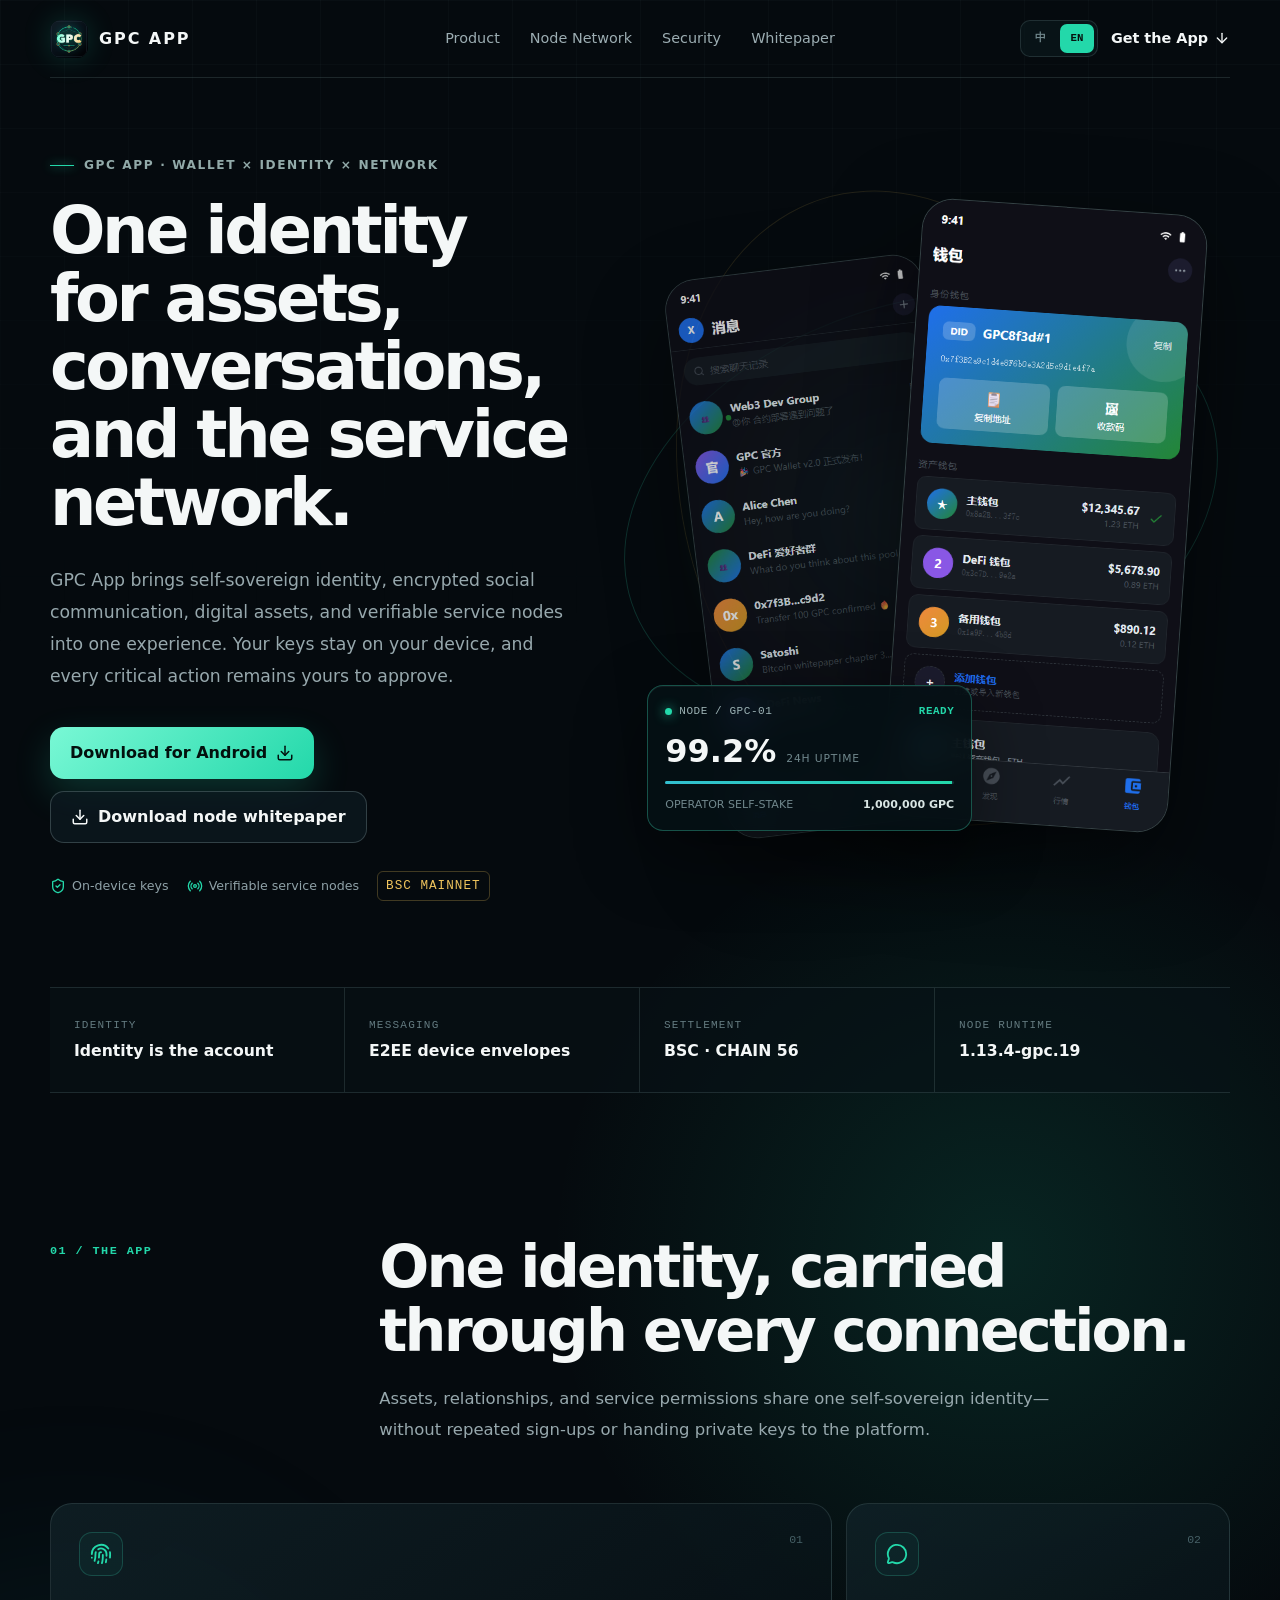
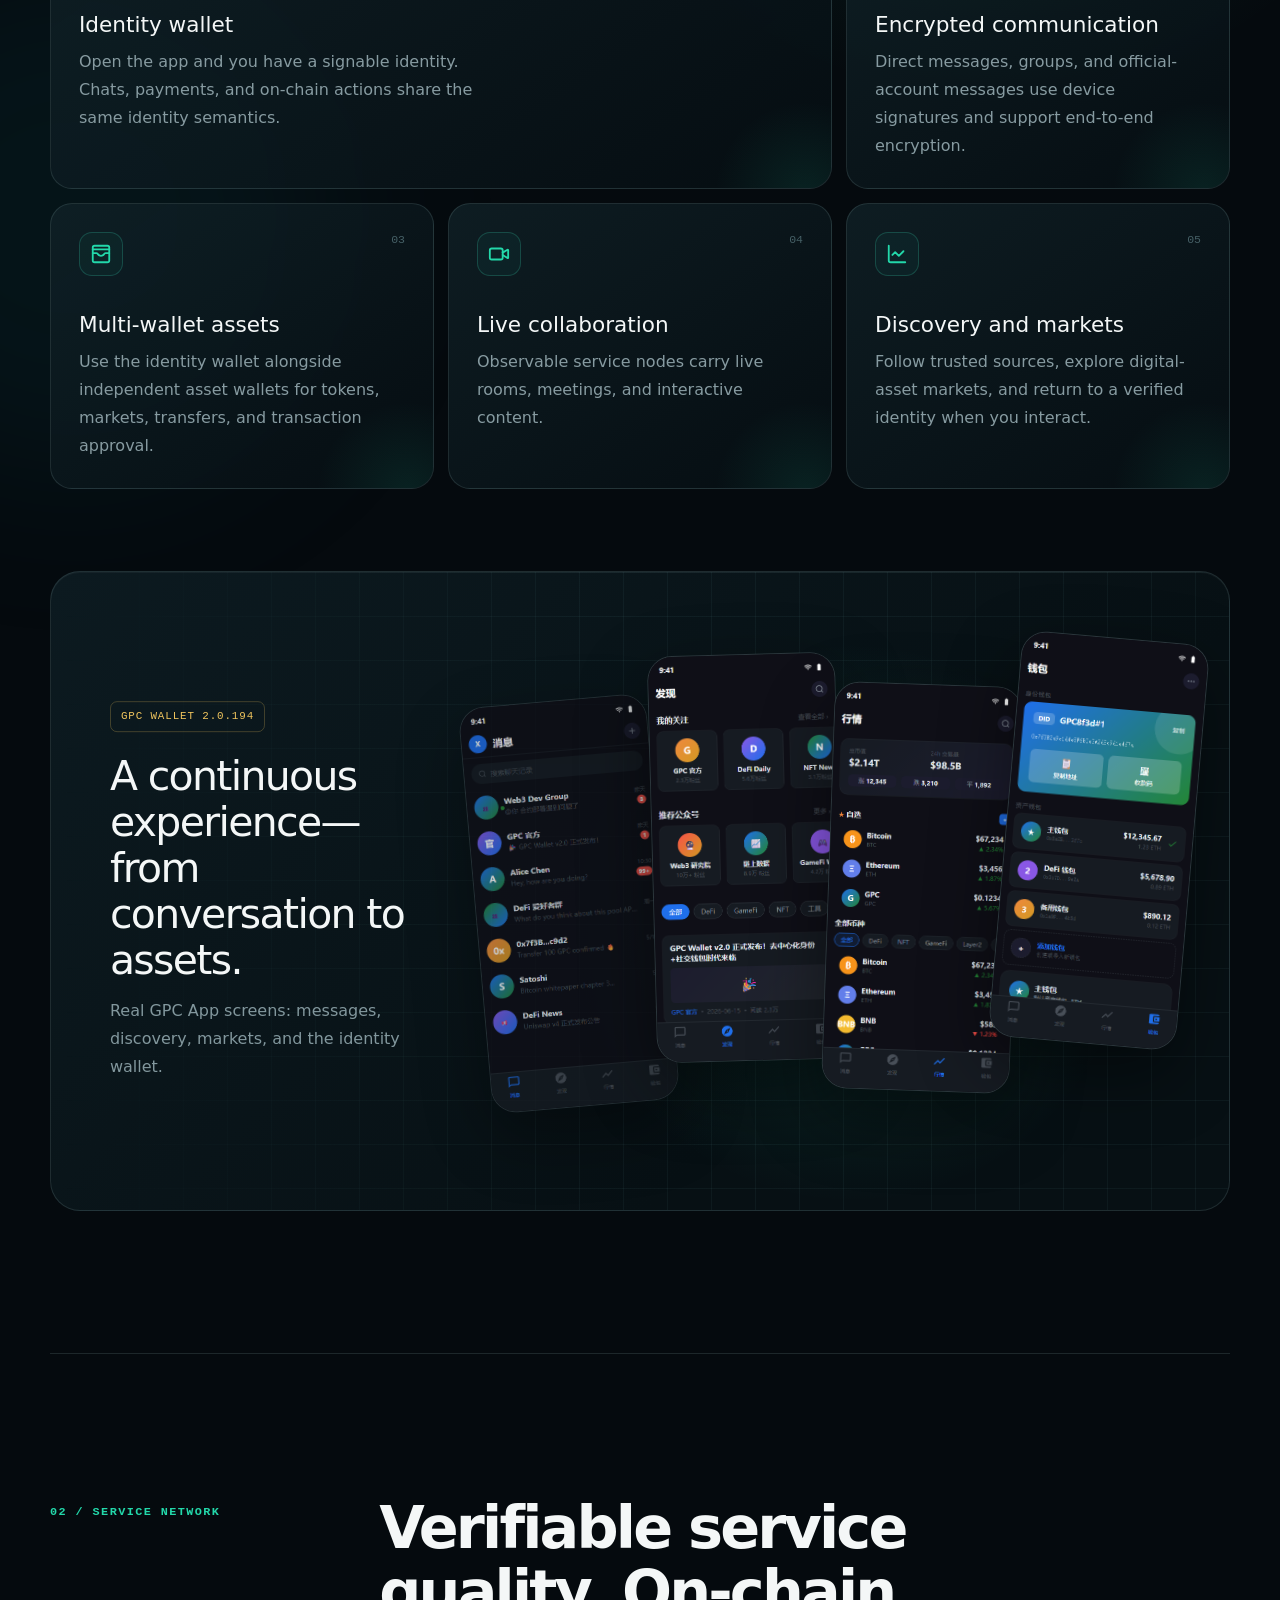
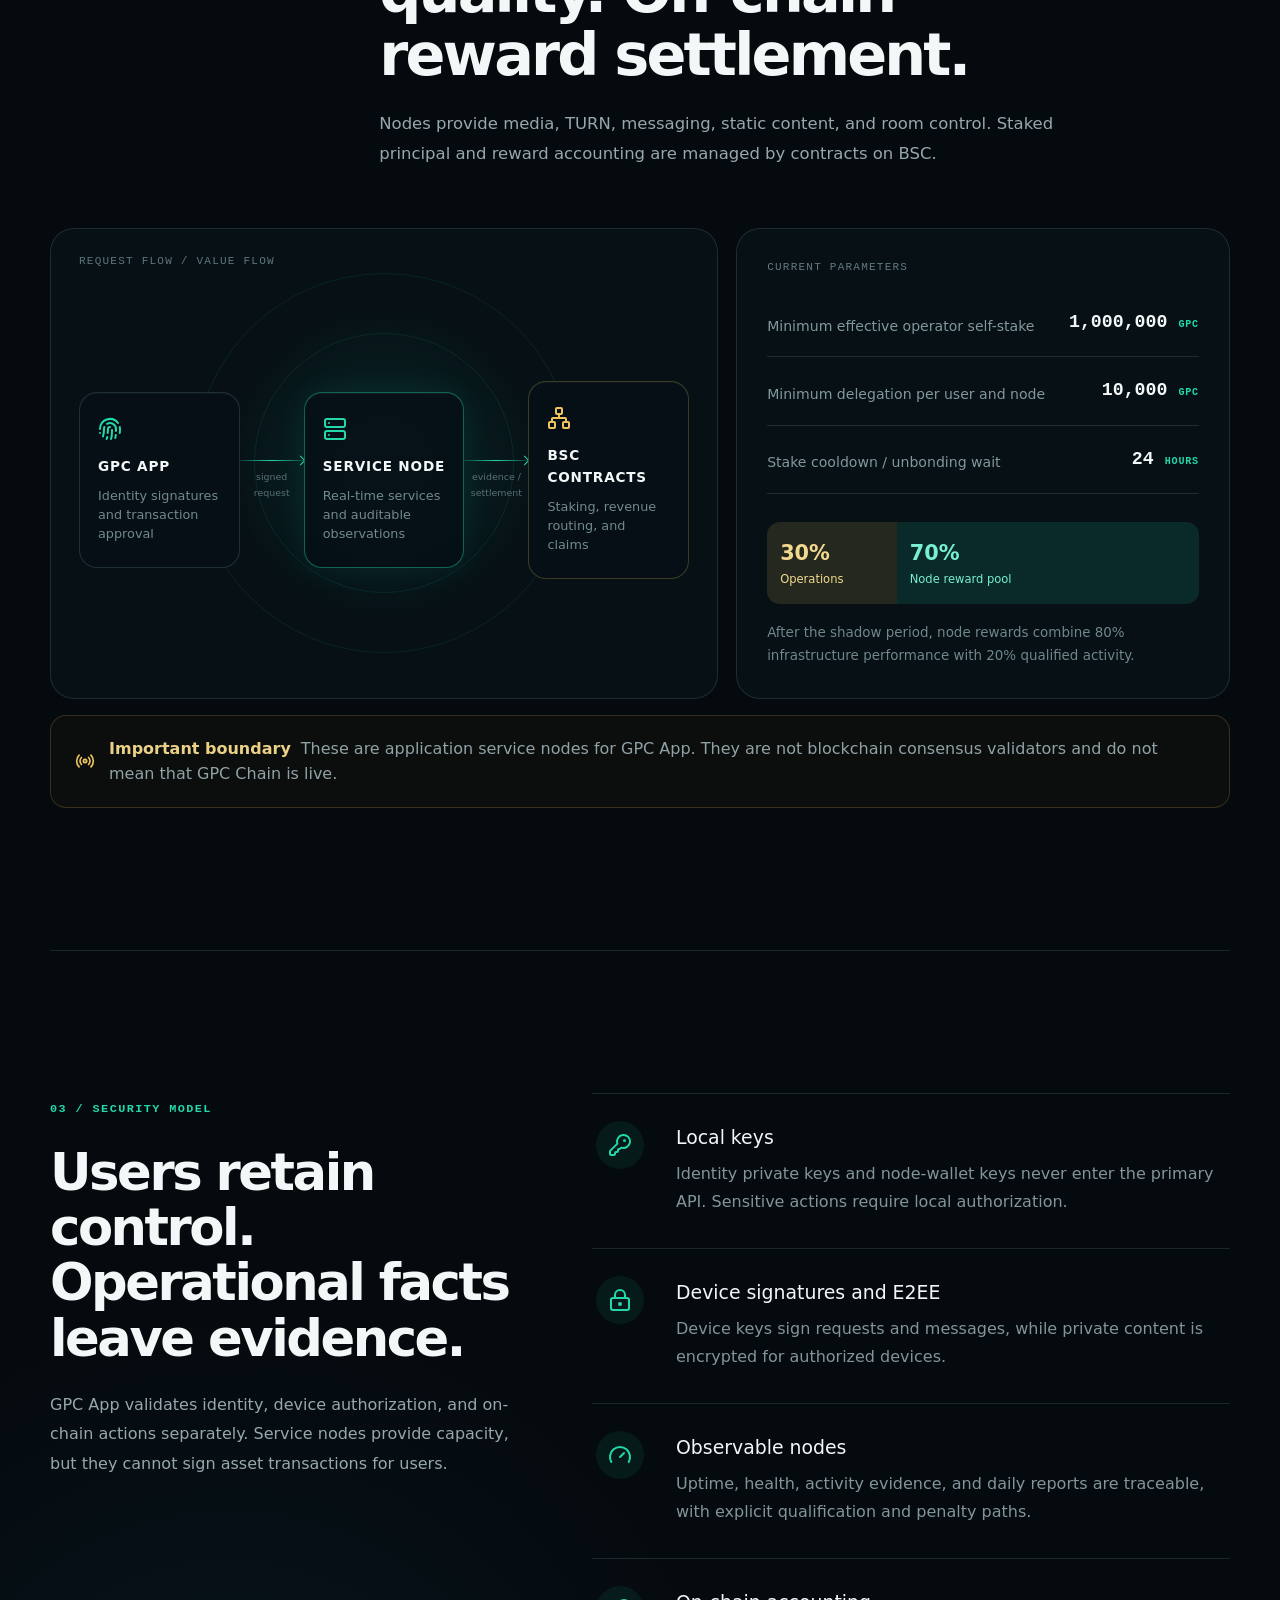
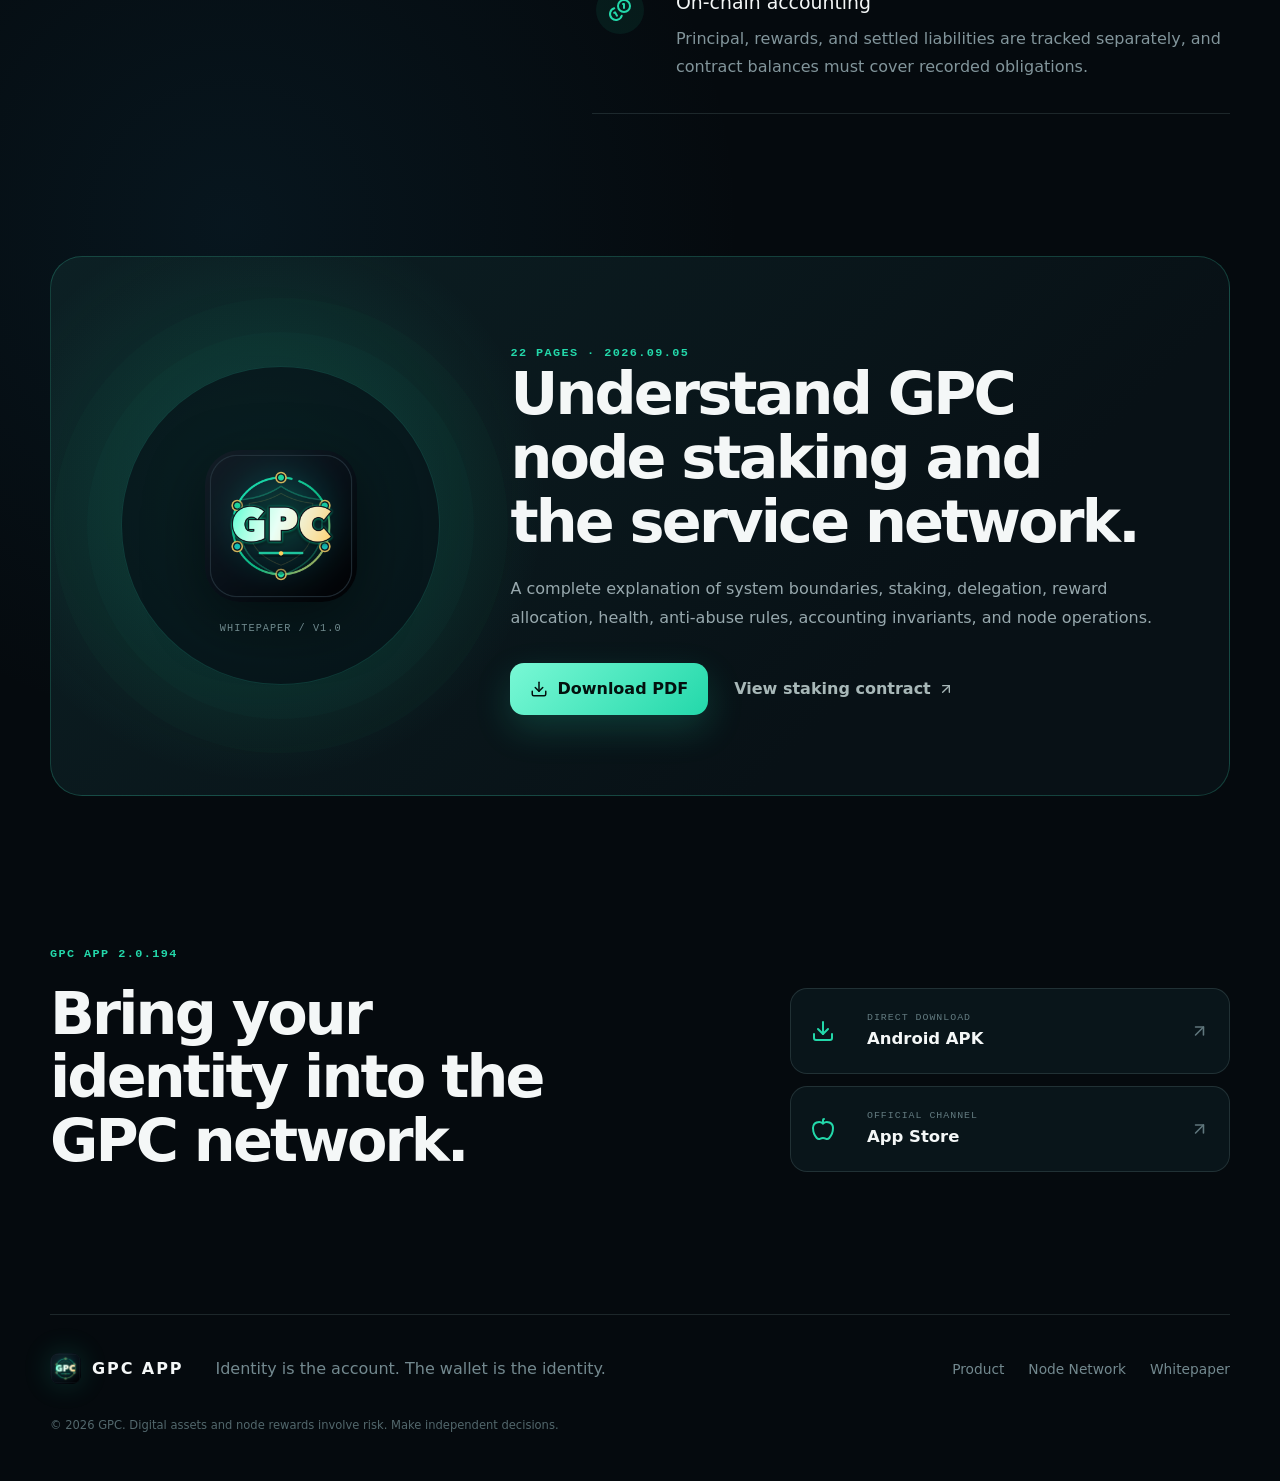
==== index.html @ 6f49c7a9 "feat: launch GPC App official website" ====
<!DOCTYPE html><html lang="zh-CN"><head><meta charSet="utf-8"/><meta name="viewport" content="width=device-width, initial-scale=1"/><link rel="stylesheet" href="./_next/static/css/index.BGiDTbdx.css" data-rsc-css-href="./_next/static/css/index.BGiDTbdx.css" data-precedence="vite-rsc/importer-resources"/><link rel="modulepreload" fetchPriority="low" href="./_next/static/chunks/index-Crk4Tbin.js"/><script src="./_next/static/chunks/rolldown-runtime-C60lm6uB.js" type="module" async=""></script><script src="./_next/static/chunks/framework-D_rUT4EX.js" type="module" async=""></script><link rel="modulepreload" href="./_next/static/chunks/rolldown-runtime-C60lm6uB.js" crossorigin=""/><link rel="modulepreload" href="./_next/static/chunks/framework-D_rUT4EX.js" crossorigin=""/><link rel="modulepreload" href="./_next/static/chunks/layout-segment-context-RVjbqy90.js" crossorigin=""/><link rel="modulepreload" href="./_next/static/chunks/gpc-home-BraN3gxT.js" crossorigin=""/><title>GPC App｜身份、资产与服务网络 | Identity, Wallet &amp; Service Network</title><meta name="description" content="以去中心化身份为核心的钱包社交应用。A self-sovereign identity wallet connecting encrypted communication, digital assets, and verifiable service nodes."/><link rel="icon" href="favicon.svg" type="image/svg+xml"/><link rel="alternate icon" href="favicon.ico" sizes="16x16 32x32 48x48 64x64"/><link rel="apple-touch-icon" href="apple-touch-icon.png" sizes="180x180"/><script>Object.assign(((self[Symbol.for("vinext.navigationRuntime")]??={bootstrap:{routeManifest:null},functions:{}}).bootstrap.rsc??={rsc:[]}),{params:{},nav:{"pathname":"/","searchParams":[]}})</script><link rel="modulepreload" href="./_next/static/chunks/index-Crk4Tbin.js" />
</head><body><main><header class="site-header"><a class="brand" href="#top" aria-label="GPC App"><img src="assets/gpc-icon.png" alt=""/><span>GPC APP</span></a><nav aria-label="主导航"><a href="#product">产品</a><a href="#network">节点网络</a><a href="#security">安全</a><a href="whitepaper/gpc-node-staking-whitepaper-v1.0.pdf">白皮书</a></nav><div class="header-actions"><div data-orientation="horizontal" role="group" data-slot="toggle-group" data-spacing="2" aria-label="切换网站语言" class="rounded-lg data-[size=sm]:rounded-[min(var(--radius-md),10px)] group/toggle-group flex w-fit flex-row items-center gap-[--spacing(var(--gap))] data-vertical:flex-col data-vertical:items-stretch language-toggle" style="--gap:2"><button type="button" data-pressed="" aria-disabled="false" tabindex="-1" aria-pressed="true" data-slot="toggle-group-item" data-variant="default" data-size="default" data-spacing="2" aria-label="中文" class="group-data-[spacing=0]/toggle-group:rounded-none group-data-[spacing=0]/toggle-group:px-2 group-data-[spacing=0]/toggle-group:has-data-[icon=inline-end]:pr-1.5 group-data-[spacing=0]/toggle-group:has-data-[icon=inline-start]:pl-1.5 group-data-horizontal/toggle-group:data-[spacing=0]:first:rounded-l-lg group-data-vertical/toggle-group:data-[spacing=0]:first:rounded-t-lg group-data-horizontal/toggle-group:data-[spacing=0]:last:rounded-r-lg group-data-vertical/toggle-group:data-[spacing=0]:last:rounded-b-lg shrink-0 focus:z-10 focus-visible:z-10 group-data-horizontal/toggle-group:data-[spacing=0]:data-[variant=outline]:border-l-0 group-data-vertical/toggle-group:data-[spacing=0]:data-[variant=outline]:border-t-0 group-data-horizontal/toggle-group:data-[spacing=0]:data-[variant=outline]:first:border-l group-data-vertical/toggle-group:data-[spacing=0]:data-[variant=outline]:first:border-t hover:text-foreground aria-pressed:bg-muted focus-visible:border-ring focus-visible:ring-ring/50 aria-invalid:ring-destructive/20 dark:aria-invalid:ring-destructive/40 aria-invalid:border-destructive data-[state=on]:bg-muted gap-1 rounded-lg text-sm font-medium transition-all [&amp;_svg:not([class*=&#x27;size-&#x27;])]:size-4 group/toggle inline-flex items-center justify-center whitespace-nowrap outline-none hover:bg-muted focus-visible:ring-[3px] disabled:pointer-events-none disabled:opacity-50 [&amp;_svg]:pointer-events-none [&amp;_svg]:shrink-0 bg-transparent h-8 min-w-8 px-2.5 has-data-[icon=inline-end]:pr-2 has-data-[icon=inline-start]:pl-2">中</button><button type="button" aria-disabled="false" tabindex="-1" aria-pressed="false" data-slot="toggle-group-item" data-variant="default" data-size="default" data-spacing="2" aria-label="English" class="group-data-[spacing=0]/toggle-group:rounded-none group-data-[spacing=0]/toggle-group:px-2 group-data-[spacing=0]/toggle-group:has-data-[icon=inline-end]:pr-1.5 group-data-[spacing=0]/toggle-group:has-data-[icon=inline-start]:pl-1.5 group-data-horizontal/toggle-group:data-[spacing=0]:first:rounded-l-lg group-data-vertical/toggle-group:data-[spacing=0]:first:rounded-t-lg group-data-horizontal/toggle-group:data-[spacing=0]:last:rounded-r-lg group-data-vertical/toggle-group:data-[spacing=0]:last:rounded-b-lg shrink-0 focus:z-10 focus-visible:z-10 group-data-horizontal/toggle-group:data-[spacing=0]:data-[variant=outline]:border-l-0 group-data-vertical/toggle-group:data-[spacing=0]:data-[variant=outline]:border-t-0 group-data-horizontal/toggle-group:data-[spacing=0]:data-[variant=outline]:first:border-l group-data-vertical/toggle-group:data-[spacing=0]:data-[variant=outline]:first:border-t hover:text-foreground aria-pressed:bg-muted focus-visible:border-ring focus-visible:ring-ring/50 aria-invalid:ring-destructive/20 dark:aria-invalid:ring-destructive/40 aria-invalid:border-destructive data-[state=on]:bg-muted gap-1 rounded-lg text-sm font-medium transition-all [&amp;_svg:not([class*=&#x27;size-&#x27;])]:size-4 group/toggle inline-flex items-center justify-center whitespace-nowrap outline-none hover:bg-muted focus-visible:ring-[3px] disabled:pointer-events-none disabled:opacity-50 [&amp;_svg]:pointer-events-none [&amp;_svg]:shrink-0 bg-transparent h-8 min-w-8 px-2.5 has-data-[icon=inline-end]:pr-2 has-data-[icon=inline-start]:pl-2">EN</button></div><a class="header-cta" href="https://download.gpcchat.com/gpc.apk">下载 App<!-- --> <svg xmlns="http://www.w3.org/2000/svg" width="16" height="16" viewBox="0 0 24 24" fill="none" stroke="currentColor" stroke-width="2" stroke-linecap="round" stroke-linejoin="round" class="lucide lucide-arrow-down" aria-hidden="true"><path d="M12 5v14"></path><path d="m19 12-7 7-7-7"></path></svg></a></div></header><section class="hero" id="top"><div class="hero-copy"><p class="eyebrow"><span></span> GPC APP · WALLET × IDENTITY × NETWORK</p><h1>一个身份，连接资产、沟通与服务网络。</h1><p class="hero-lead">GPC App 把自主身份钱包、加密社交、数字资产与可验证的服务节点放进同一个入口。私钥留在你的设备里，关键动作由你确认。</p><div class="hero-actions"><a class="button button-primary" href="https://download.gpcchat.com/gpc.apk">下载 Android 版<!-- --> <svg xmlns="http://www.w3.org/2000/svg" width="18" height="18" viewBox="0 0 24 24" fill="none" stroke="currentColor" stroke-width="2" stroke-linecap="round" stroke-linejoin="round" class="lucide lucide-download" aria-hidden="true"><path d="M12 15V3"></path><path d="M21 15v4a2 2 0 0 1-2 2H5a2 2 0 0 1-2-2v-4"></path><path d="m7 10 5 5 5-5"></path></svg></a><a class="button button-quiet" href="whitepaper/gpc-node-staking-whitepaper-v1.0.pdf" download=""><svg xmlns="http://www.w3.org/2000/svg" width="18" height="18" viewBox="0 0 24 24" fill="none" stroke="currentColor" stroke-width="2" stroke-linecap="round" stroke-linejoin="round" class="lucide lucide-download" aria-hidden="true"><path d="M12 15V3"></path><path d="M21 15v4a2 2 0 0 1-2 2H5a2 2 0 0 1-2-2v-4"></path><path d="m7 10 5 5 5-5"></path></svg> <!-- -->下载节点白皮书</a></div><div class="trust-row" aria-label="核心特性"><span><svg xmlns="http://www.w3.org/2000/svg" width="16" height="16" viewBox="0 0 24 24" fill="none" stroke="currentColor" stroke-width="2" stroke-linecap="round" stroke-linejoin="round" class="lucide lucide-shield-check" aria-hidden="true"><path d="M20 13c0 5-3.5 7.5-7.66 8.95a1 1 0 0 1-.67-.01C7.5 20.5 4 18 4 13V6a1 1 0 0 1 1-1c2 0 4.5-1.2 6.24-2.72a1.17 1.17 0 0 1 1.52 0C14.51 3.81 17 5 19 5a1 1 0 0 1 1 1z"></path><path d="m9 12 2 2 4-4"></path></svg> <!-- -->设备本地密钥</span><span><svg xmlns="http://www.w3.org/2000/svg" width="16" height="16" viewBox="0 0 24 24" fill="none" stroke="currentColor" stroke-width="2" stroke-linecap="round" stroke-linejoin="round" class="lucide lucide-radio" aria-hidden="true"><path d="M16.247 7.761a6 6 0 0 1 0 8.478"></path><path d="M19.075 4.933a10 10 0 0 1 0 14.134"></path><path d="M4.925 19.067a10 10 0 0 1 0-14.134"></path><path d="M7.753 16.239a6 6 0 0 1 0-8.478"></path><circle cx="12" cy="12" r="2"></circle></svg> <!-- -->可验证服务节点</span><span class="network-chip">BSC MAINNET</span></div></div><div class="hero-visual" aria-label="GPC App 产品界面"><div class="orbit orbit-one"></div><div class="orbit orbit-two"></div><div class="phone phone-back"><img src="assets/app-messages.png" alt="GPC App 消息列表界面"/></div><div class="phone phone-front"><img src="assets/app-wallet.png" alt="GPC App 身份钱包界面"/></div><div class="node-card"><div class="node-card-top"><span class="live-dot"></span><span>NODE / GPC-01</span><b>READY</b></div><div class="node-metric"><strong>99.2%</strong><span>24H 在线率</span></div><div class="node-line"><i style="width:99.2%"></i></div><div class="node-foot"><span>运营者自质押</span><b>1,000,000 GPC</b></div></div></div></section><section class="signal-strip" aria-label="产品运行基线"><div><span>IDENTITY</span><strong>身份即账号</strong></div><div><span>MESSAGING</span><strong>E2EE 设备信封</strong></div><div><span>SETTLEMENT</span><strong>BSC · CHAIN 56</strong></div><div><span>NODE RUNTIME</span><strong>1.13.4-gpc.19</strong></div></section><section class="section product-section" id="product" aria-labelledby="product-title"><div class="section-heading"><p class="section-kicker">01 / THE APP</p><div><h2 id="product-title">一个身份，贯穿每一次连接。</h2><p>资产、关系与服务权限由同一个自主身份衔接，减少重复注册，也不把私钥交给平台。</p></div></div><div class="feature-grid"><article class="feature-card feature-card-wide"><span class="feature-icon"><svg xmlns="http://www.w3.org/2000/svg" width="24" height="24" viewBox="0 0 24 24" fill="none" stroke="currentColor" stroke-width="2" stroke-linecap="round" stroke-linejoin="round" class="lucide lucide-fingerprint-pattern" aria-hidden="true"><path d="M12 10a2 2 0 0 0-2 2c0 1.02-.1 2.51-.26 4"></path><path d="M14 13.12c0 2.38 0 6.38-1 8.88"></path><path d="M17.29 21.02c.12-.6.43-2.3.5-3.02"></path><path d="M2 12a10 10 0 0 1 18-6"></path><path d="M2 16h.01"></path><path d="M21.8 16c.2-2 .131-5.354 0-6"></path><path d="M5 19.5C5.5 18 6 15 6 12a6 6 0 0 1 .34-2"></path><path d="M8.65 22c.21-.66.45-1.32.57-2"></path><path d="M9 6.8a6 6 0 0 1 9 5.2v2"></path></svg></span><p class="feature-index">01</p><h3>身份钱包</h3><p>打开 App 即拥有可签名的身份入口。聊天、收付和链上操作使用一致的身份语义。</p></article><article class="feature-card"><span class="feature-icon"><svg xmlns="http://www.w3.org/2000/svg" width="24" height="24" viewBox="0 0 24 24" fill="none" stroke="currentColor" stroke-width="2" stroke-linecap="round" stroke-linejoin="round" class="lucide lucide-message-circle" aria-hidden="true"><path d="M2.992 16.342a2 2 0 0 1 .094 1.167l-1.065 3.29a1 1 0 0 0 1.236 1.168l3.413-.998a2 2 0 0 1 1.099.092 10 10 0 1 0-4.777-4.719"></path></svg></span><p class="feature-index">02</p><h3>加密沟通</h3><p>私聊、群聊与公众号消息使用设备签名，并支持端到端加密。</p></article><article class="feature-card"><span class="feature-icon"><svg xmlns="http://www.w3.org/2000/svg" width="24" height="24" viewBox="0 0 24 24" fill="none" stroke="currentColor" stroke-width="2" stroke-linecap="round" stroke-linejoin="round" class="lucide lucide-wallet-cards" aria-hidden="true"><path d="M3 11h3.75a2 2 0 0 1 1.6.8l.45.6a4 4 0 0 0 6.4 0l.45-.6a2 2 0 0 1 1.6-.8H21"></path><path d="M3 7h18"></path><rect x="3" y="3" width="18" height="18" rx="2"></rect></svg></span><p class="feature-index">03</p><h3>多钱包资产</h3><p>身份钱包与独立资产钱包并存，覆盖收发 Token、行情与交易确认。</p></article><article class="feature-card"><span class="feature-icon"><svg xmlns="http://www.w3.org/2000/svg" width="24" height="24" viewBox="0 0 24 24" fill="none" stroke="currentColor" stroke-width="2" stroke-linecap="round" stroke-linejoin="round" class="lucide lucide-video" aria-hidden="true"><path d="m16 13 5.223 3.482a.5.5 0 0 0 .777-.416V7.87a.5.5 0 0 0-.752-.432L16 10.5"></path><rect x="2" y="6" width="14" height="12" rx="2"></rect></svg></span><p class="feature-index">04</p><h3>实时协作</h3><p>直播、会议与互动内容由可观测的服务节点承载。</p></article><article class="feature-card"><span class="feature-icon"><svg xmlns="http://www.w3.org/2000/svg" width="24" height="24" viewBox="0 0 24 24" fill="none" stroke="currentColor" stroke-width="2" stroke-linecap="round" stroke-linejoin="round" class="lucide lucide-chart-line" aria-hidden="true"><path d="M3 3v16a2 2 0 0 0 2 2h16"></path><path d="m19 9-5 5-4-4-3 3"></path></svg></span><p class="feature-index">05</p><h3>发现与行情</h3><p>在同一产品里关注信息源、浏览数字资产市场，再回到可信身份完成互动。</p></article></div><div class="product-stage" aria-label="GPC App 主要界面预览"><div class="stage-copy"><span class="stage-chip">GPC WALLET 2.0.194</span><h3>从对话到资产，体验保持连贯。</h3><p>真实 App 界面展示：消息、发现、行情和身份钱包。</p></div><div class="screen screen-one"><img src="assets/app-messages.png" alt="消息界面"/></div><div class="screen screen-two"><img src="assets/app-discover.png" alt="发现界面"/></div><div class="screen screen-three"><img src="assets/app-market.png" alt="行情界面"/></div><div class="screen screen-four"><img src="assets/app-wallet.png" alt="钱包界面"/></div></div></section><section class="section network-section" id="network" aria-labelledby="network-title"><div class="section-heading"><p class="section-kicker">02 / SERVICE NETWORK</p><div><h2 id="network-title">服务质量可验证，收益在链上结算。</h2><p>节点承担音视频、TURN、消息、静态媒体与房间控制服务；质押本金和奖励会计由 BSC 合约管理。</p></div></div><div class="network-grid"><div class="network-map"><div class="map-label">请求流 / 价值流</div><div class="map-node app-node"><svg xmlns="http://www.w3.org/2000/svg" width="24" height="24" viewBox="0 0 24 24" fill="none" stroke="currentColor" stroke-width="2" stroke-linecap="round" stroke-linejoin="round" class="lucide lucide-fingerprint-pattern" aria-hidden="true"><path d="M12 10a2 2 0 0 0-2 2c0 1.02-.1 2.51-.26 4"></path><path d="M14 13.12c0 2.38 0 6.38-1 8.88"></path><path d="M17.29 21.02c.12-.6.43-2.3.5-3.02"></path><path d="M2 12a10 10 0 0 1 18-6"></path><path d="M2 16h.01"></path><path d="M21.8 16c.2-2 .131-5.354 0-6"></path><path d="M5 19.5C5.5 18 6 15 6 12a6 6 0 0 1 .34-2"></path><path d="M8.65 22c.21-.66.45-1.32.57-2"></path><path d="M9 6.8a6 6 0 0 1 9 5.2v2"></path></svg><span>GPC APP</span><small>身份签名与交易确认</small></div><div class="map-link map-link-one"><i></i><span>签名请求</span></div><div class="map-node service-node"><svg xmlns="http://www.w3.org/2000/svg" width="24" height="24" viewBox="0 0 24 24" fill="none" stroke="currentColor" stroke-width="2" stroke-linecap="round" stroke-linejoin="round" class="lucide lucide-server" aria-hidden="true"><rect width="20" height="8" x="2" y="2" rx="2" ry="2"></rect><rect width="20" height="8" x="2" y="14" rx="2" ry="2"></rect><line x1="6" x2="6.01" y1="6" y2="6"></line><line x1="6" x2="6.01" y1="18" y2="18"></line></svg><span>服务节点</span><small>实时服务与可审计观测</small></div><div class="map-link map-link-two"><i></i><span>证据 / 日结</span></div><div class="map-node chain-node"><svg xmlns="http://www.w3.org/2000/svg" width="24" height="24" viewBox="0 0 24 24" fill="none" stroke="currentColor" stroke-width="2" stroke-linecap="round" stroke-linejoin="round" class="lucide lucide-network" aria-hidden="true"><rect x="16" y="16" width="6" height="6" rx="1"></rect><rect x="2" y="16" width="6" height="6" rx="1"></rect><rect x="9" y="2" width="6" height="6" rx="1"></rect><path d="M5 16v-3a1 1 0 0 1 1-1h12a1 1 0 0 1 1 1v3"></path><path d="M12 12V8"></path></svg><span>BSC 合约</span><small>质押、分账与领取</small></div><div class="map-pulse pulse-a"></div><div class="map-pulse pulse-b"></div></div><div class="economy-panel"><p class="panel-label">当前参数</p><div class="parameter"><span>运营者最低有效自质押</span><strong>1,000,000<!-- --> <em>GPC</em></strong></div><div class="parameter"><span>用户单节点最低委托</span><strong>10,000<!-- --> <em>GPC</em></strong></div><div class="parameter"><span>质押冷却 / 解押等待</span><strong>24<!-- --> <em>HOURS</em></strong></div><div class="split-bar" aria-label="平台净收入分配：30%运营，70%节点奖励池"><div class="split-ops"><span>30%</span><small>运营</small></div><div class="split-node"><span>70%</span><small>节点奖励池</small></div></div><p class="parameter-note">影子期后，节点奖励权重按 80% 基础设施表现与 20% 奖励活跃度组合。</p></div></div><div class="boundary-note"><svg xmlns="http://www.w3.org/2000/svg" width="20" height="20" viewBox="0 0 24 24" fill="none" stroke="currentColor" stroke-width="2" stroke-linecap="round" stroke-linejoin="round" class="lucide lucide-radio" aria-hidden="true"><path d="M16.247 7.761a6 6 0 0 1 0 8.478"></path><path d="M19.075 4.933a10 10 0 0 1 0 14.134"></path><path d="M4.925 19.067a10 10 0 0 1 0-14.134"></path><path d="M7.753 16.239a6 6 0 0 1 0-8.478"></path><circle cx="12" cy="12" r="2"></circle></svg><p><strong>边界说明</strong>当前节点是 GPC App 的服务基础设施，不是区块链共识验证节点，也不代表 GPC Chain 已上线。</p></div></section><section class="section security-section" id="security" aria-labelledby="security-title"><div class="security-intro"><p class="section-kicker">03 / SECURITY MODEL</p><h2 id="security-title">控制权留在用户手里，运行事实留下证据。</h2><p>GPC App 将身份、设备与链上操作拆分校验。服务节点提供能力，但不能替用户签署资产交易。</p></div><div class="security-list"><article><span><svg xmlns="http://www.w3.org/2000/svg" width="24" height="24" viewBox="0 0 24 24" fill="none" stroke="currentColor" stroke-width="2" stroke-linecap="round" stroke-linejoin="round" class="lucide lucide-key-round" aria-hidden="true"><path d="M2.586 17.414A2 2 0 0 0 2 18.828V21a1 1 0 0 0 1 1h3a1 1 0 0 0 1-1v-1a1 1 0 0 1 1-1h1a1 1 0 0 0 1-1v-1a1 1 0 0 1 1-1h.172a2 2 0 0 0 1.414-.586l.814-.814a6.5 6.5 0 1 0-4-4z"></path><circle cx="16.5" cy="7.5" r=".5" fill="currentColor"></circle></svg></span><div><h3>本地密钥</h3><p>身份私钥和节点钱包私钥不进入主 API；敏感操作要求本地授权。</p></div></article><article><span><svg xmlns="http://www.w3.org/2000/svg" width="24" height="24" viewBox="0 0 24 24" fill="none" stroke="currentColor" stroke-width="2" stroke-linecap="round" stroke-linejoin="round" class="lucide lucide-lock-keyhole" aria-hidden="true"><circle cx="12" cy="16" r="1"></circle><rect x="3" y="10" width="18" height="12" rx="2"></rect><path d="M7 10V7a5 5 0 0 1 10 0v3"></path></svg></span><div><h3>设备签名与 E2EE</h3><p>设备密钥签署请求和消息，私密内容面向授权设备加密。</p></div></article><article><span><svg xmlns="http://www.w3.org/2000/svg" width="24" height="24" viewBox="0 0 24 24" fill="none" stroke="currentColor" stroke-width="2" stroke-linecap="round" stroke-linejoin="round" class="lucide lucide-gauge" aria-hidden="true"><path d="m12 14 4-4"></path><path d="M3.34 19a10 10 0 1 1 17.32 0"></path></svg></span><div><h3>可观测节点</h3><p>在线率、健康度、活动证据与日结报告可追踪，异常进入明确的资格和处罚流程。</p></div></article><article><span><svg xmlns="http://www.w3.org/2000/svg" width="24" height="24" viewBox="0 0 24 24" fill="none" stroke="currentColor" stroke-width="2" stroke-linecap="round" stroke-linejoin="round" class="lucide lucide-coins" aria-hidden="true"><path d="M13.744 17.736a6 6 0 1 1-7.48-7.48"></path><path d="M15 6h1v4"></path><path d="m6.134 14.768.866-.5 2 3.464"></path><circle cx="16" cy="8" r="6"></circle></svg></span><div><h3>链上会计</h3><p>本金、奖励与已结算负债分账记录，合约余额必须覆盖记账责任。</p></div></article></div></section><section class="section whitepaper-section" aria-labelledby="whitepaper-title"><div class="whitepaper-mark"><img src="assets/gpc-icon.png" alt="GPC App Logo"/><span>WHITEPAPER / V1.0</span></div><div class="whitepaper-copy"><p class="section-kicker">22 页 · 2026.09.05</p><h2 id="whitepaper-title">读懂 GPC 节点质押与服务网络。</h2><p>完整说明系统边界、质押委托、收益分配、健康度、反作弊、合约不变量与节点运维。</p><div class="whitepaper-actions"><a class="button button-primary" href="whitepaper/gpc-node-staking-whitepaper-v1.0.pdf" download=""><svg xmlns="http://www.w3.org/2000/svg" width="18" height="18" viewBox="0 0 24 24" fill="none" stroke="currentColor" stroke-width="2" stroke-linecap="round" stroke-linejoin="round" class="lucide lucide-download" aria-hidden="true"><path d="M12 15V3"></path><path d="M21 15v4a2 2 0 0 1-2 2H5a2 2 0 0 1-2-2v-4"></path><path d="m7 10 5 5 5-5"></path></svg> <!-- -->下载 PDF</a><a class="text-link" href="https://bscscan.com/address/0xaFEF63883BE5A7db0Ba33BeB6eA514ad1204FAFC" target="_blank" rel="noreferrer">查看质押合约<!-- --> <svg xmlns="http://www.w3.org/2000/svg" width="16" height="16" viewBox="0 0 24 24" fill="none" stroke="currentColor" stroke-width="2" stroke-linecap="round" stroke-linejoin="round" class="lucide lucide-arrow-up-right" aria-hidden="true"><path d="M7 7h10v10"></path><path d="M7 17 17 7"></path></svg></a></div></div></section><section class="section download-section" aria-labelledby="download-title"><div><p class="section-kicker">GPC APP 2.0.194</p><h2 id="download-title">带上你的身份，进入 GPC 网络。</h2></div><div class="download-actions"><a class="download-card" href="https://download.gpcchat.com/gpc.apk"><svg xmlns="http://www.w3.org/2000/svg" width="24" height="24" viewBox="0 0 24 24" fill="none" stroke="currentColor" stroke-width="2" stroke-linecap="round" stroke-linejoin="round" class="lucide lucide-download" aria-hidden="true"><path d="M12 15V3"></path><path d="M21 15v4a2 2 0 0 1-2 2H5a2 2 0 0 1-2-2v-4"></path><path d="m7 10 5 5 5-5"></path></svg><span><small>直接下载</small><strong>Android APK</strong></span><svg xmlns="http://www.w3.org/2000/svg" width="24" height="24" viewBox="0 0 24 24" fill="none" stroke="currentColor" stroke-width="2" stroke-linecap="round" stroke-linejoin="round" class="lucide lucide-arrow-up-right download-arrow" aria-hidden="true"><path d="M7 7h10v10"></path><path d="M7 17 17 7"></path></svg></a><a class="download-card" href="https://apps.apple.com/app/id6795068109"><svg xmlns="http://www.w3.org/2000/svg" width="24" height="24" viewBox="0 0 24 24" fill="none" stroke="currentColor" stroke-width="2" stroke-linecap="round" stroke-linejoin="round" class="lucide lucide-apple" aria-hidden="true"><path d="M12 6.528V3a1 1 0 0 1 1-1h0"></path><path d="M18.237 21A15 15 0 0 0 22 11a6 6 0 0 0-10-4.472A6 6 0 0 0 2 11a15.1 15.1 0 0 0 3.763 10 3 3 0 0 0 3.648.648 5.5 5.5 0 0 1 5.178 0A3 3 0 0 0 18.237 21"></path></svg><span><small>官方渠道</small><strong>App Store</strong></span><svg xmlns="http://www.w3.org/2000/svg" width="24" height="24" viewBox="0 0 24 24" fill="none" stroke="currentColor" stroke-width="2" stroke-linecap="round" stroke-linejoin="round" class="lucide lucide-arrow-up-right download-arrow" aria-hidden="true"><path d="M7 7h10v10"></path><path d="M7 17 17 7"></path></svg></a></div></section><footer><div class="brand footer-brand"><img src="assets/gpc-icon.png" alt=""/><span>GPC APP</span></div><p>身份即账号，钱包即身份。</p><div class="footer-links"><a href="#product">产品</a><a href="#network">节点网络</a><a href="whitepaper/gpc-node-staking-whitepaper-v1.0.pdf">白皮书</a></div><small>© 2026 GPC. 数字资产与节点收益存在风险，请独立判断。</small></footer></main><script type="module" src="./_next/static/chunks/index-Crk4Tbin.js" id="_R_" async=""></script><script>((self[Symbol.for("vinext.navigationRuntime")]??={bootstrap:{routeManifest:null},functions:{}}).bootstrap.rsc??={rsc:[]}).rsc.push("0:{\"page:/\":\"$L1\",\"layout:/\":\"$L2\",\"route:/\":\"$L3\",\"__route\":\"route:/\",\"__interceptionContext\":null,\"__layoutIds\":[\"layout:/\"],\"__rootLayout\":\"/\",\"__bfcacheSegmentIdentities\":{\"layout:/\":\"[\\\"layout\\\",\\\"layout:/\\\",\\\"root-boundary:/\\\",\\\"\\\"]\",\"page:/\":\"[\\\"page\\\",\\\"page:/\\\",\\\"root-boundary:/\\\",\\\"\\\"]\"},\"__srcPage\":[\"page\"],\"__layoutFlags\":{\"layout:/\":\"s\"},\"__artifactCompatibility\":{\"schemaVersion\":1,\"graphVersion\":\"app-route-graph:1177fd80f83fa7b0\",\"deploymentVersion\":\"65466b21-d713-48a0-8b94-55679c6574dd\",\"appElementsSchemaVersion\":1,\"rscPayloadSchemaVersion\":1,\"rootBoundaryId\":\"/\",\"renderEpoch\":null}}\n")</script><script>((self[Symbol.for("vinext.navigationRuntime")]??={bootstrap:{routeManifest:null},functions:{}}).bootstrap.rsc??={rsc:[]}).rsc.push("4:I[\"8c0f216c4604\",[],\"Children\",1]\n")</script><script>((self[Symbol.for("vinext.navigationRuntime")]??={bootstrap:{routeManifest:null},functions:{}}).bootstrap.rsc??={rsc:[]}).rsc.push("5:I[\"593f344dc510\",[],\"GlobalErrorBoundary\",1]\n")</script><script>((self[Symbol.for("vinext.navigationRuntime")]??={bootstrap:{routeManifest:null},functions:{}}).bootstrap.rsc??={rsc:[]}).rsc.push("6:I[\"0b874ad30386\",[],\"default\",1]\n")</script><script>((self[Symbol.for("vinext.navigationRuntime")]??={bootstrap:{routeManifest:null},functions:{}}).bootstrap.rsc??={rsc:[]}).rsc.push("7:I[\"593f344dc510\",[],\"ErrorBoundary\",1]\n")</script><script>((self[Symbol.for("vinext.navigationRuntime")]??={bootstrap:{routeManifest:null},functions:{}}).bootstrap.rsc??={rsc:[]}).rsc.push("8:I[\"15c18cfaeeff\",[],\"LayoutSegmentProvider\",1]\n")</script><script>((self[Symbol.for("vinext.navigationRuntime")]??={bootstrap:{routeManifest:null},functions:{}}).bootstrap.rsc??={rsc:[]}).rsc.push("9:I[\"8c0f216c4604\",[],\"Slot\",1]\n")</script><script>((self[Symbol.for("vinext.navigationRuntime")]??={bootstrap:{routeManifest:null},functions:{}}).bootstrap.rsc??={rsc:[]}).rsc.push("a:I[\"593f344dc510\",[],\"NotFoundBoundary\",1]\n")</script><script>((self[Symbol.for("vinext.navigationRuntime")]??={bootstrap:{routeManifest:null},functions:{}}).bootstrap.rsc??={rsc:[]}).rsc.push("b:I[\"9276801271d6\",[],\"AppRouterScrollTarget\",1]\n")</script><script>((self[Symbol.for("vinext.navigationRuntime")]??={bootstrap:{routeManifest:null},functions:{}}).bootstrap.rsc??={rsc:[]}).rsc.push("c:I[\"593f344dc510\",[],\"RedirectBoundary\",1]\n")</script><script>((self[Symbol.for("vinext.navigationRuntime")]??={bootstrap:{routeManifest:null},functions:{}}).bootstrap.rsc??={rsc:[]}).rsc.push(":HL[\"./_next/static/css/index.BGiDTbdx.css\",\"style\"     ]\n")</script><script>((self[Symbol.for("vinext.navigationRuntime")]??={bootstrap:{routeManifest:null},functions:{}}).bootstrap.rsc??={rsc:[]}).rsc.push("2:[[[\"$\",\"link\",\"css:./_next/static/css/index.BGiDTbdx.css\",{\"rel\":\"stylesheet\",\"precedence\":\"vite-rsc/importer-resources\",\"href\":\"./_next/static/css/index.BGiDTbdx.css\",\"data-rsc-css-href\":\"./_next/static/css/index.BGiDTbdx.css\"}],\"$undefined\"],[\"$\",\"html\",null,{\"lang\":\"zh-CN\",\"children\":[[\"$\",\"head\",null,{\"children\":[[\"$\",\"link\",null,{\"rel\":\"icon\",\"href\":\"favicon.svg\",\"type\":\"image/svg+xml\"}],[\"$\",\"link\",null,{\"rel\":\"alternate icon\",\"href\":\"favicon.ico\",\"sizes\":\"16x16 32x32 48x48 64x64\"}],[\"$\",\"link\",null,{\"rel\":\"apple-touch-icon\",\"href\":\"apple-touch-icon.png\",\"sizes\":\"180x180\"}]]}],[\"$\",\"body\",null,{\"children\":[\"$\",\"$L4\",null,{}]}]]}]]\n")</script><script>((self[Symbol.for("vinext.navigationRuntime")]??={bootstrap:{routeManifest:null},functions:{}}).bootstrap.rsc??={rsc:[]}).rsc.push("3:[[[\"$\",\"meta\",null,{\"charSet\":\"utf-8\"}],[[\"$\",\"title\",\"0\",{\"children\":\"GPC App｜身份、资产与服务网络 | Identity, Wallet \u0026 Service Network\"}],[\"$\",\"meta\",\"1\",{\"name\":\"description\",\"content\":\"以去中心化身份为核心的钱包社交应用。A self-sovereign identity wallet connecting encrypted communication, digital assets, and verifiable service nodes.\"}]],[[\"$\",\"meta\",\"0\",{\"name\":\"viewport\",\"content\":\"width=device-width, initial-scale=1\"}]]],[\"$\",\"$L5\",null,{\"fallback\":\"$6\",\"children\":[\"$\",\"$L7\",null,{\"fallback\":\"$6\",\"children\":[\"$\",\"$L8\",null,{\"providerId\":\"layout:/\",\"segmentMap\":{\"children\":[]},\"children\":[\"$\",\"$L9\",null,{\"id\":\"layout:/\",\"parallelSlots\":\"$undefined\",\"children\":[\"$\",\"$La\",null,{\"resetKey\":\"\",\"fallback\":[[\"$\",\"title\",null,{\"children\":\"404: This page could not be found.\"}],[\"$\",\"div\",null,{\"style\":{\"fontFamily\":\"system-ui,\\\"Segoe UI\\\",Roboto,Helvetica,Arial,sans-serif,\\\"Apple Color Emoji\\\",\\\"Segoe UI Emoji\\\"\",\"height\":\"100vh\",\"textAlign\":\"center\",\"display\":\"flex\",\"flexDirection\":\"column\",\"alignItems\":\"center\",\"justifyContent\":\"center\"},\"children\":[\"$\",\"div\",null,{\"children\":[[\"$\",\"style\",null,{\"dangerouslySetInnerHTML\":{\"__html\":\"body{color:#000;background:#fff;margin:0}.next-error-h1{border-right:1px solid rgba(0,0,0,.3)}@media (prefers-color-scheme:dark){body{color:#fff;background:#000}.next-error-h1{border-right:1px solid rgba(255,255,255,.3)}}\"}}],[\"$\",\"h1\",null,{\"className\":\"next-error-h1\",\"style\":{\"display\":\"inline-block\",\"margin\":\"0 20px 0 0\",\"padding\":\"0 23px 0 0\",\"fontSize\":24,\"fontWeight\":500,\"verticalAlign\":\"top\",\"lineHeight\":\"49px\"},\"children\":404}],[\"$\",\"div\",null,{\"style\":{\"display\":\"inline-block\"},\"children\":[\"$\",\"h2\",null,{\"style\":{\"fontSize\":14,\"fontWeight\":400,\"lineHeight\":\"49px\",\"margin\":0},\"children\":\"This page could not be found.\"}]}]]}]}]],\"children\":[\"$\",\"$Lb\",null,{\"children\":[\"$\",\"$Lc\",null,{\"children\":[[\"$\",\"$L8\",null,{\"providerId\":\"page:/\",\"segmentMap\":{\"children\":[\"__PAGE__\"]},\"children\":[\"$\",\"$L9\",null,{\"id\":\"page:/\"}]}],null]}]}]}]}]}]}]}],null,null]\n")</script><script>((self[Symbol.for("vinext.navigationRuntime")]??={bootstrap:{routeManifest:null},functions:{}}).bootstrap.rsc??={rsc:[]}).rsc.push("d:I[\"db941795c6d2\",[],\"default\",1]\n")</script><script>((self[Symbol.for("vinext.navigationRuntime")]??={bootstrap:{routeManifest:null},functions:{}}).bootstrap.rsc??={rsc:[]}).rsc.push("1:[\"$\",\"$Ld\",null,{}]\n")</script><script>Object.assign(((self[Symbol.for("vinext.navigationRuntime")]??={bootstrap:{routeManifest:null},functions:{}}).bootstrap.rsc??={rsc:[]}),{"initialCacheKind":"static"});((self[Symbol.for("vinext.navigationRuntime")]??={bootstrap:{routeManifest:null},functions:{}}).bootstrap.rsc??={rsc:[]}).done=true</script></body></html>
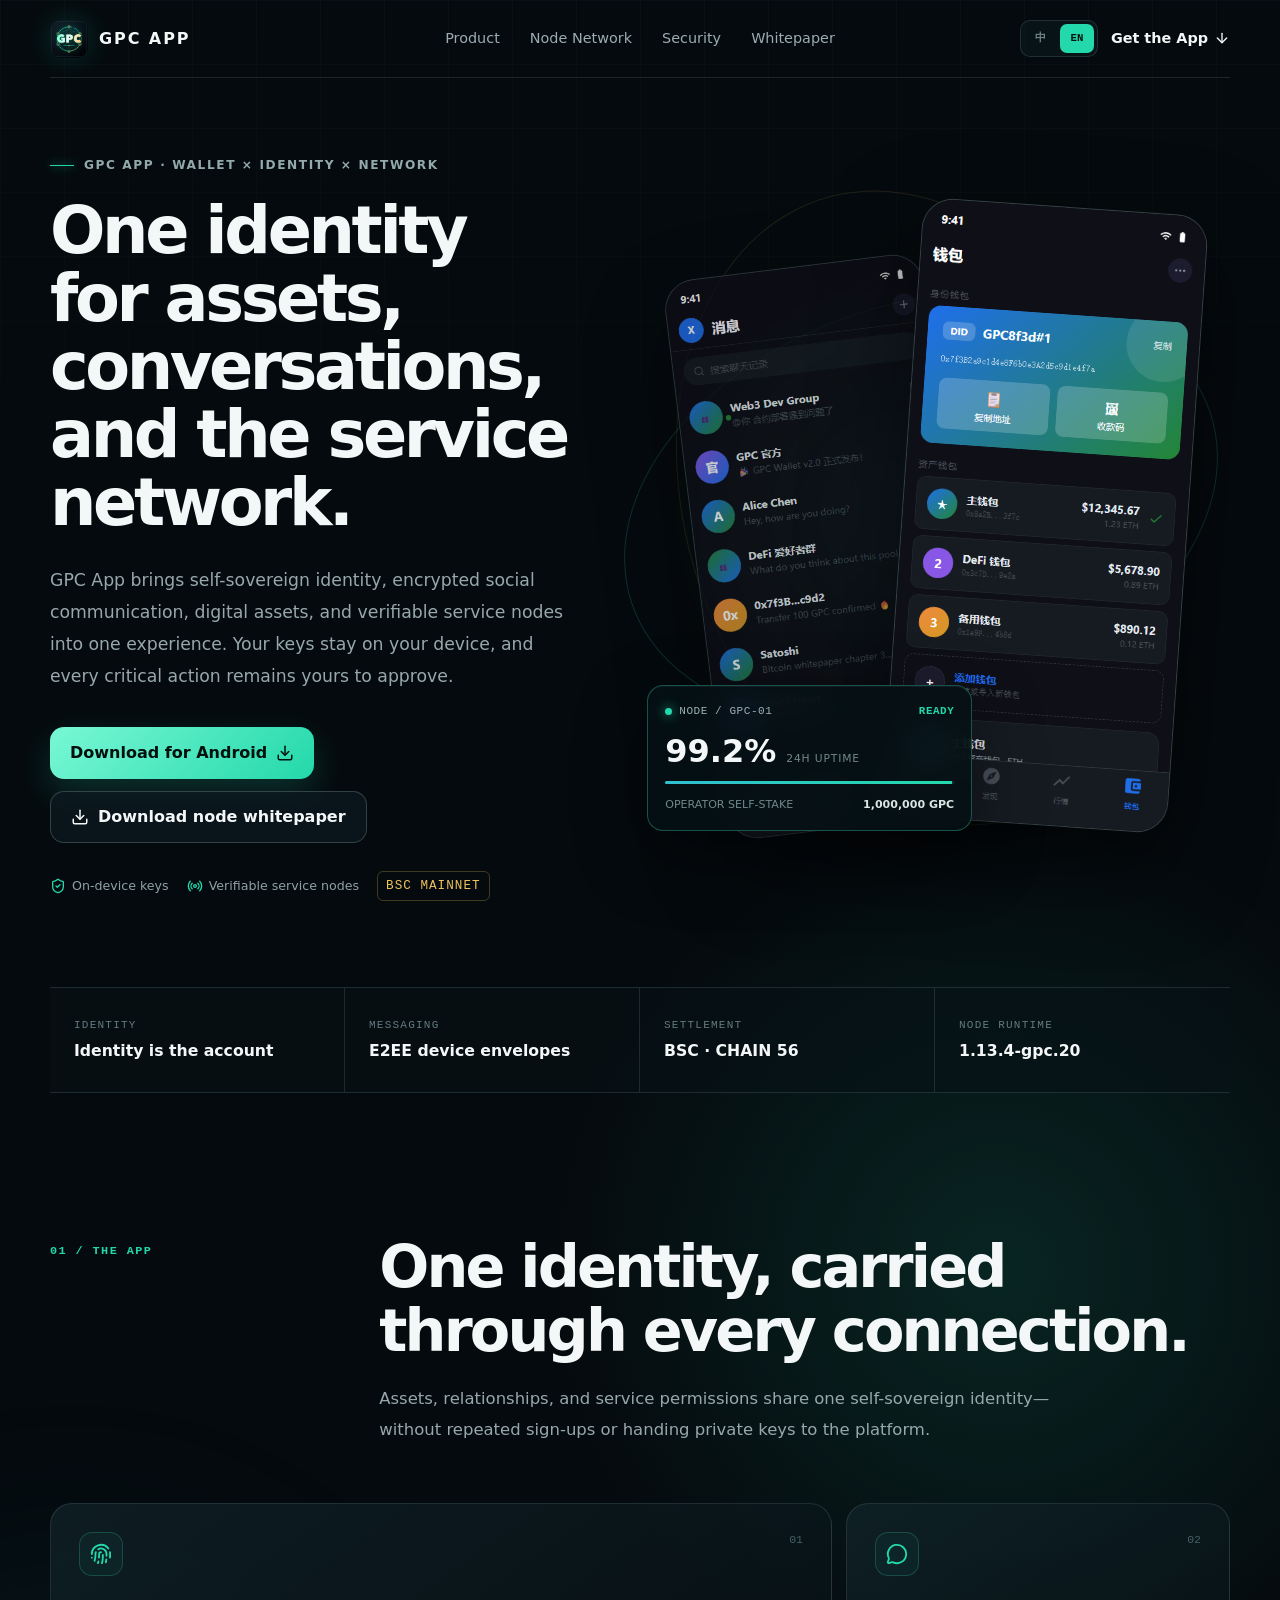
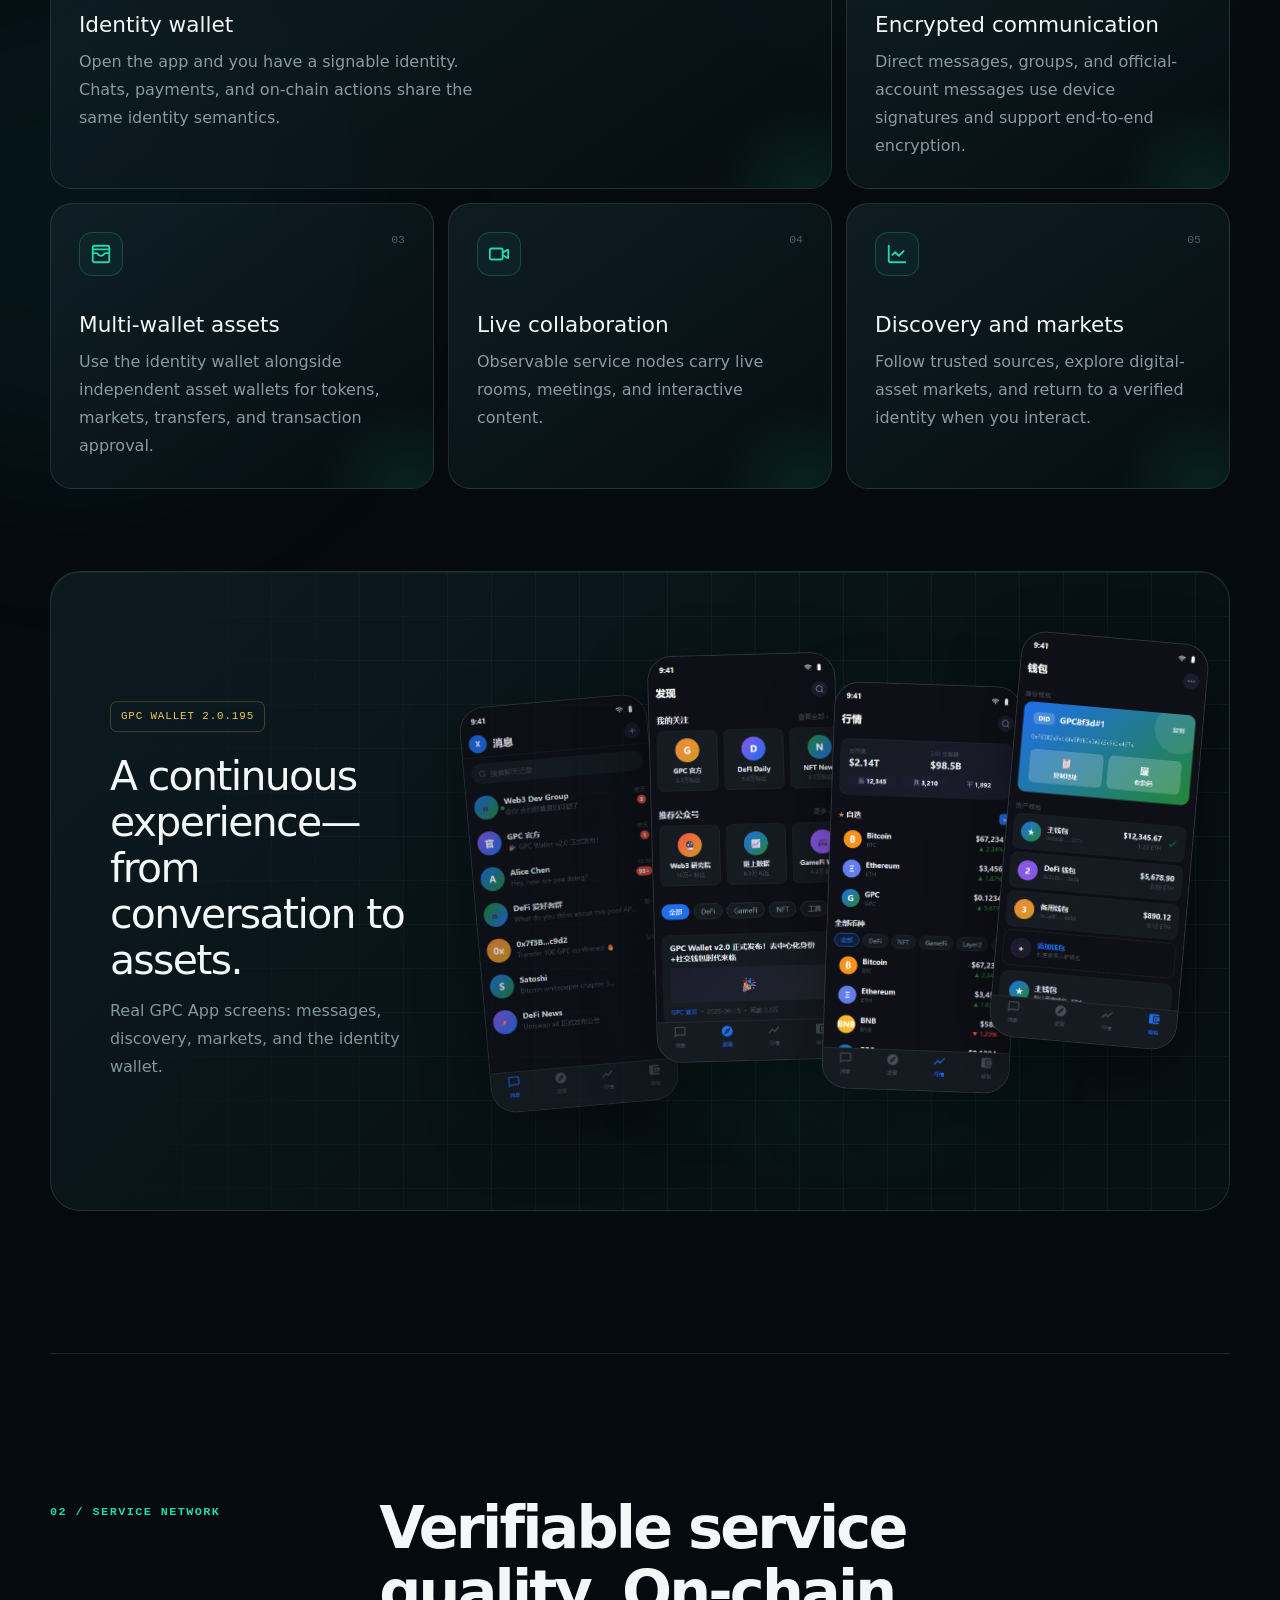
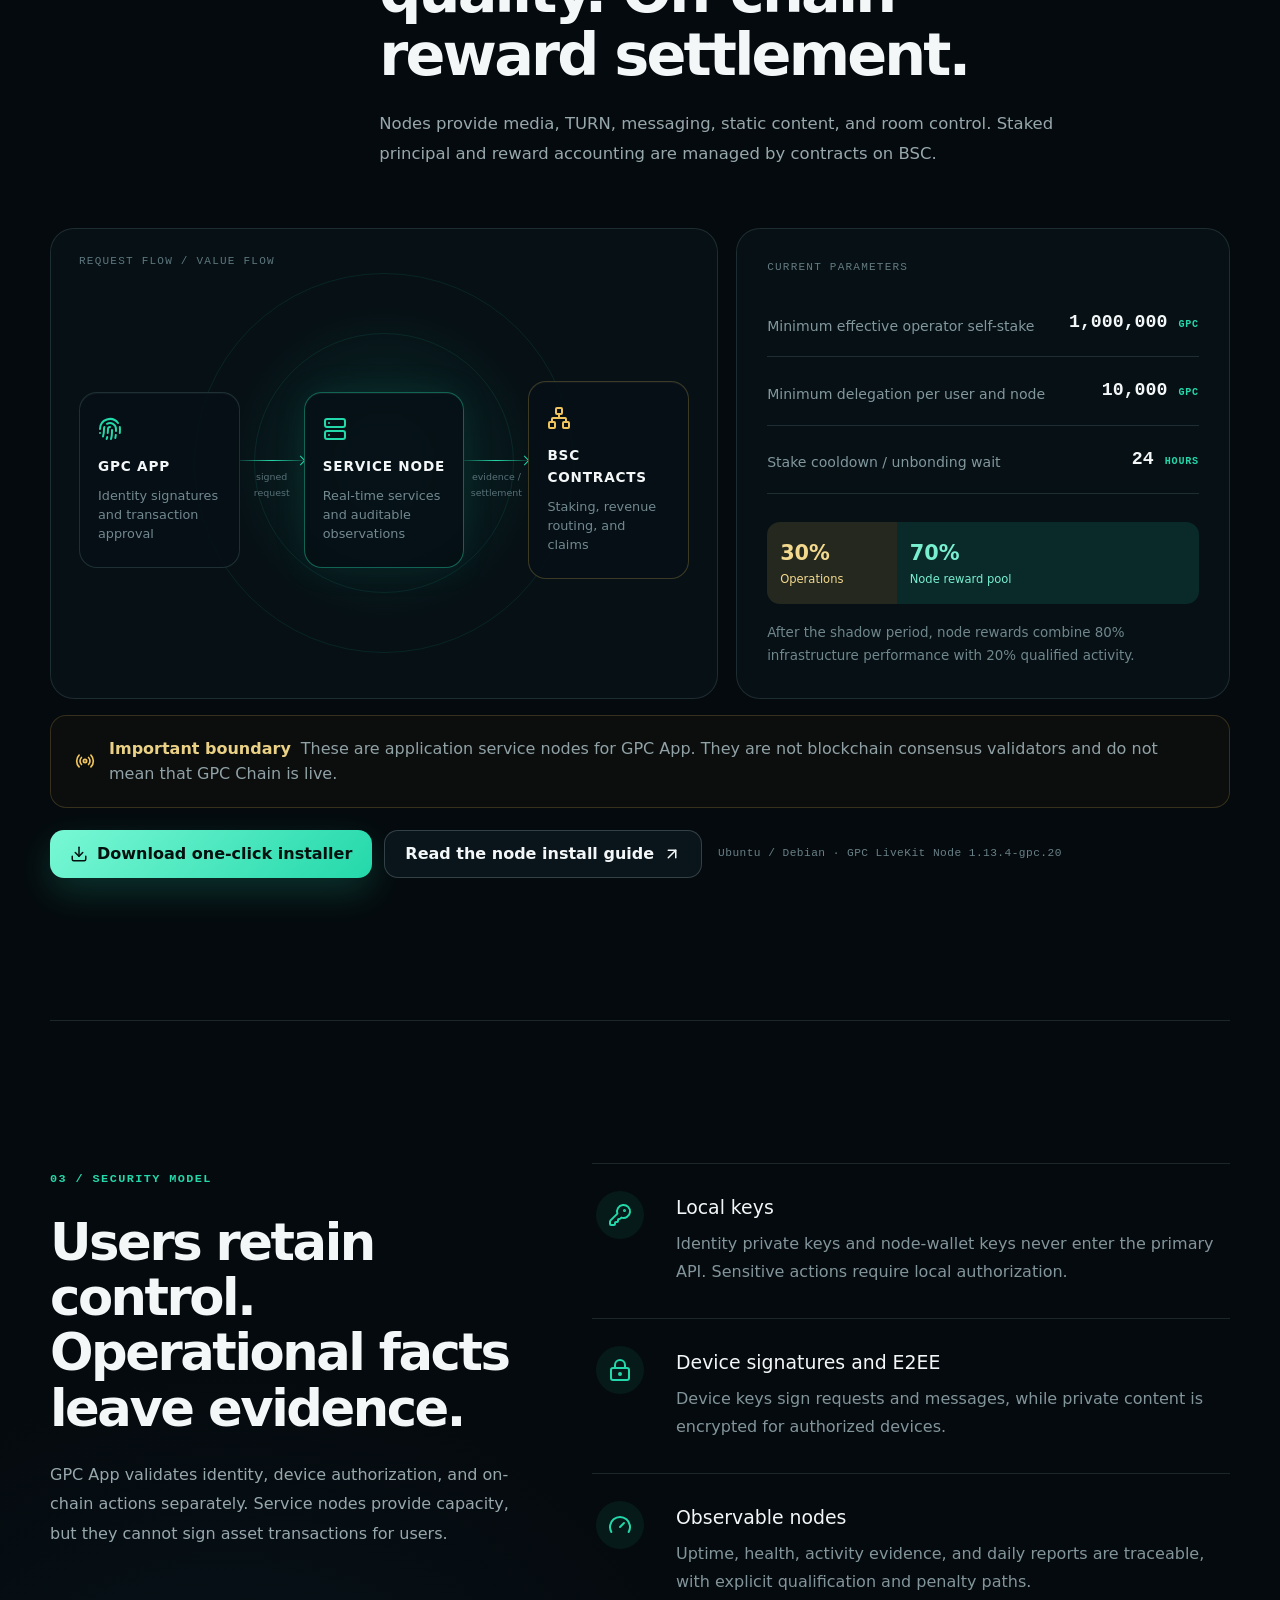
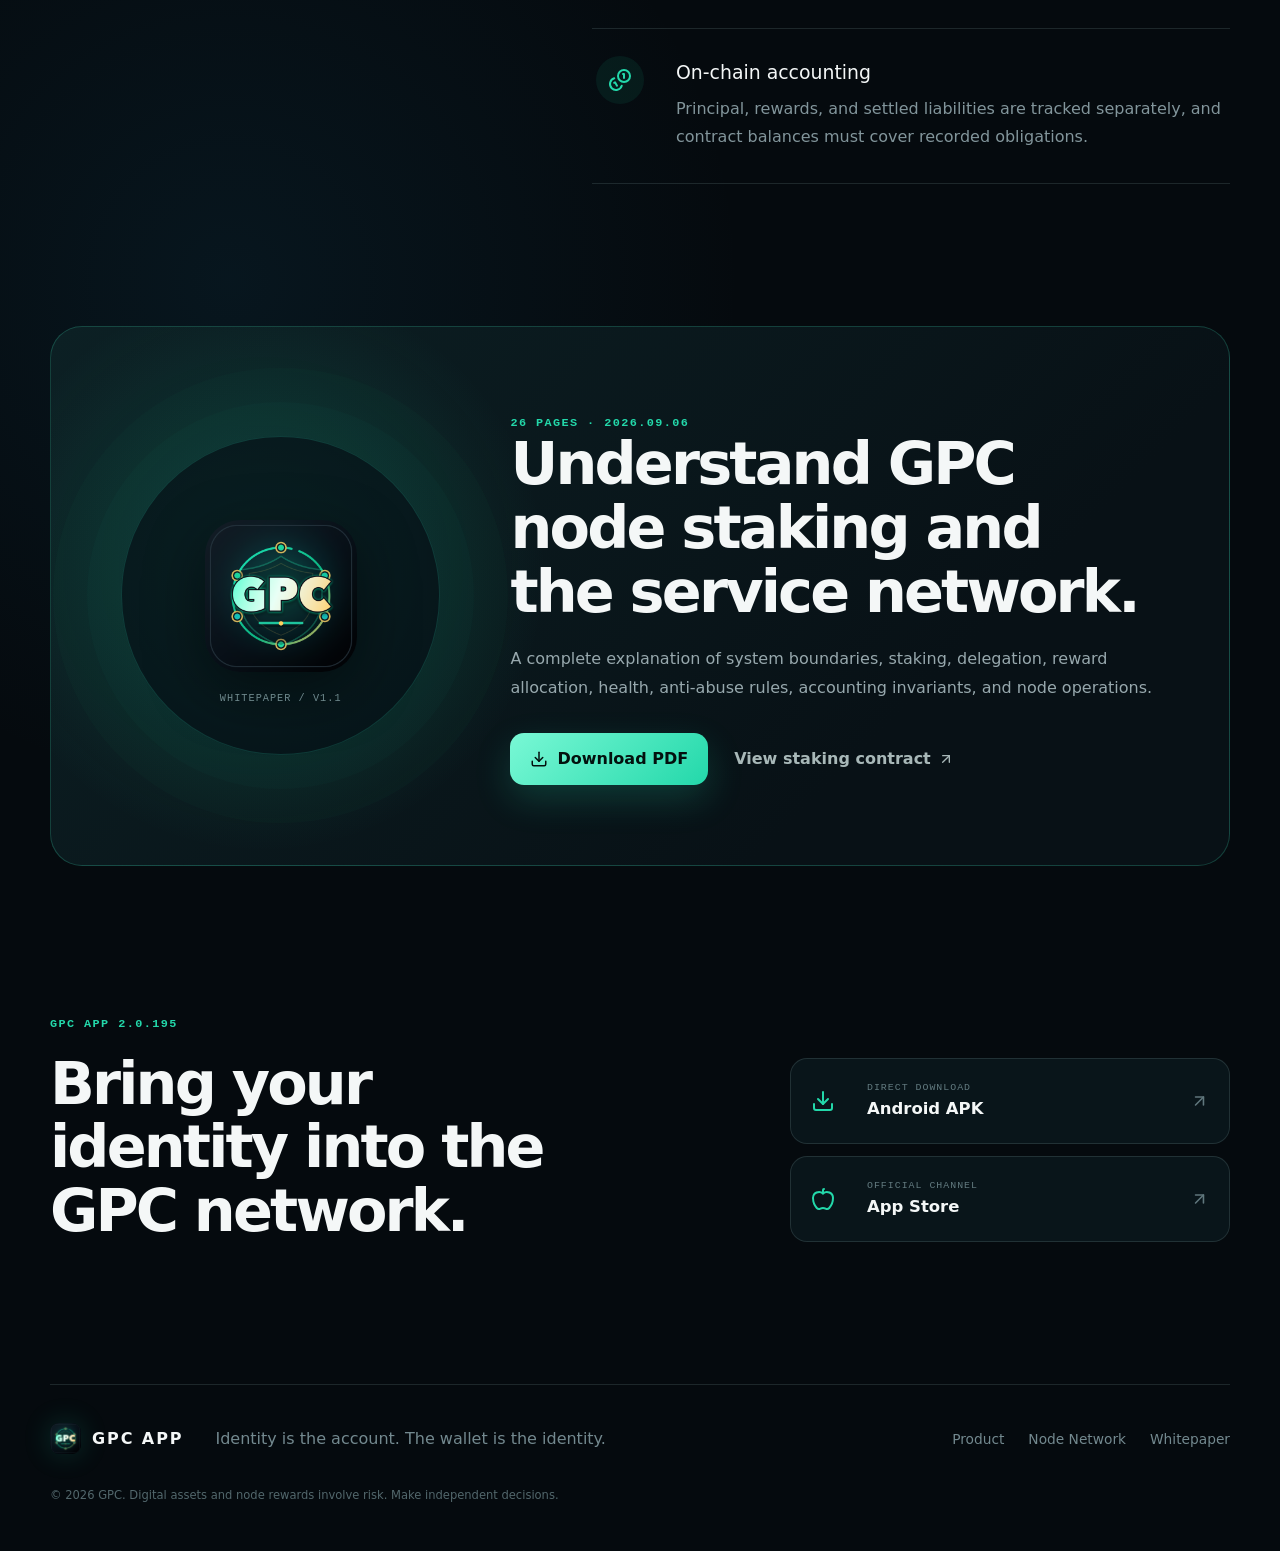
==== commit fb754922: "Publish GPC App 2.0.195 and whitepaper V1.1" ====
--- a/index.html
+++ b/index.html
@@ -1,2 +1,2 @@
-<!DOCTYPE html><html lang="zh-CN"><head><meta charSet="utf-8"/><meta name="viewport" content="width=device-width, initial-scale=1"/><link rel="stylesheet" href="./_next/static/css/index.BGiDTbdx.css" data-rsc-css-href="./_next/static/css/index.BGiDTbdx.css" data-precedence="vite-rsc/importer-resources"/><link rel="modulepreload" fetchPriority="low" href="./_next/static/chunks/index-Crk4Tbin.js"/><script src="./_next/static/chunks/rolldown-runtime-C60lm6uB.js" type="module" async=""></script><script src="./_next/static/chunks/framework-D_rUT4EX.js" type="module" async=""></script><link rel="modulepreload" href="./_next/static/chunks/rolldown-runtime-C60lm6uB.js" crossorigin=""/><link rel="modulepreload" href="./_next/static/chunks/framework-D_rUT4EX.js" crossorigin=""/><link rel="modulepreload" href="./_next/static/chunks/layout-segment-context-RVjbqy90.js" crossorigin=""/><link rel="modulepreload" href="./_next/static/chunks/gpc-home-BraN3gxT.js" crossorigin=""/><title>GPC App｜身份、资产与服务网络 | Identity, Wallet &amp; Service Network</title><meta name="description" content="以去中心化身份为核心的钱包社交应用。A self-sovereign identity wallet connecting encrypted communication, digital assets, and verifiable service nodes."/><link rel="icon" href="favicon.svg" type="image/svg+xml"/><link rel="alternate icon" href="favicon.ico" sizes="16x16 32x32 48x48 64x64"/><link rel="apple-touch-icon" href="apple-touch-icon.png" sizes="180x180"/><script>Object.assign(((self[Symbol.for("vinext.navigationRuntime")]??={bootstrap:{routeManifest:null},functions:{}}).bootstrap.rsc??={rsc:[]}),{params:{},nav:{"pathname":"/","searchParams":[]}})</script><link rel="modulepreload" href="./_next/static/chunks/index-Crk4Tbin.js" />
-</head><body><main><header class="site-header"><a class="brand" href="#top" aria-label="GPC App"><img src="assets/gpc-icon.png" alt=""/><span>GPC APP</span></a><nav aria-label="主导航"><a href="#product">产品</a><a href="#network">节点网络</a><a href="#security">安全</a><a href="whitepaper/gpc-node-staking-whitepaper-v1.0.pdf">白皮书</a></nav><div class="header-actions"><div data-orientation="horizontal" role="group" data-slot="toggle-group" data-spacing="2" aria-label="切换网站语言" class="rounded-lg data-[size=sm]:rounded-[min(var(--radius-md),10px)] group/toggle-group flex w-fit flex-row items-center gap-[--spacing(var(--gap))] data-vertical:flex-col data-vertical:items-stretch language-toggle" style="--gap:2"><button type="button" data-pressed="" aria-disabled="false" tabindex="-1" aria-pressed="true" data-slot="toggle-group-item" data-variant="default" data-size="default" data-spacing="2" aria-label="中文" class="group-data-[spacing=0]/toggle-group:rounded-none group-data-[spacing=0]/toggle-group:px-2 group-data-[spacing=0]/toggle-group:has-data-[icon=inline-end]:pr-1.5 group-data-[spacing=0]/toggle-group:has-data-[icon=inline-start]:pl-1.5 group-data-horizontal/toggle-group:data-[spacing=0]:first:rounded-l-lg group-data-vertical/toggle-group:data-[spacing=0]:first:rounded-t-lg group-data-horizontal/toggle-group:data-[spacing=0]:last:rounded-r-lg group-data-vertical/toggle-group:data-[spacing=0]:last:rounded-b-lg shrink-0 focus:z-10 focus-visible:z-10 group-data-horizontal/toggle-group:data-[spacing=0]:data-[variant=outline]:border-l-0 group-data-vertical/toggle-group:data-[spacing=0]:data-[variant=outline]:border-t-0 group-data-horizontal/toggle-group:data-[spacing=0]:data-[variant=outline]:first:border-l group-data-vertical/toggle-group:data-[spacing=0]:data-[variant=outline]:first:border-t hover:text-foreground aria-pressed:bg-muted focus-visible:border-ring focus-visible:ring-ring/50 aria-invalid:ring-destructive/20 dark:aria-invalid:ring-destructive/40 aria-invalid:border-destructive data-[state=on]:bg-muted gap-1 rounded-lg text-sm font-medium transition-all [&amp;_svg:not([class*=&#x27;size-&#x27;])]:size-4 group/toggle inline-flex items-center justify-center whitespace-nowrap outline-none hover:bg-muted focus-visible:ring-[3px] disabled:pointer-events-none disabled:opacity-50 [&amp;_svg]:pointer-events-none [&amp;_svg]:shrink-0 bg-transparent h-8 min-w-8 px-2.5 has-data-[icon=inline-end]:pr-2 has-data-[icon=inline-start]:pl-2">中</button><button type="button" aria-disabled="false" tabindex="-1" aria-pressed="false" data-slot="toggle-group-item" data-variant="default" data-size="default" data-spacing="2" aria-label="English" class="group-data-[spacing=0]/toggle-group:rounded-none group-data-[spacing=0]/toggle-group:px-2 group-data-[spacing=0]/toggle-group:has-data-[icon=inline-end]:pr-1.5 group-data-[spacing=0]/toggle-group:has-data-[icon=inline-start]:pl-1.5 group-data-horizontal/toggle-group:data-[spacing=0]:first:rounded-l-lg group-data-vertical/toggle-group:data-[spacing=0]:first:rounded-t-lg group-data-horizontal/toggle-group:data-[spacing=0]:last:rounded-r-lg group-data-vertical/toggle-group:data-[spacing=0]:last:rounded-b-lg shrink-0 focus:z-10 focus-visible:z-10 group-data-horizontal/toggle-group:data-[spacing=0]:data-[variant=outline]:border-l-0 group-data-vertical/toggle-group:data-[spacing=0]:data-[variant=outline]:border-t-0 group-data-horizontal/toggle-group:data-[spacing=0]:data-[variant=outline]:first:border-l group-data-vertical/toggle-group:data-[spacing=0]:data-[variant=outline]:first:border-t hover:text-foreground aria-pressed:bg-muted focus-visible:border-ring focus-visible:ring-ring/50 aria-invalid:ring-destructive/20 dark:aria-invalid:ring-destructive/40 aria-invalid:border-destructive data-[state=on]:bg-muted gap-1 rounded-lg text-sm font-medium transition-all [&amp;_svg:not([class*=&#x27;size-&#x27;])]:size-4 group/toggle inline-flex items-center justify-center whitespace-nowrap outline-none hover:bg-muted focus-visible:ring-[3px] disabled:pointer-events-none disabled:opacity-50 [&amp;_svg]:pointer-events-none [&amp;_svg]:shrink-0 bg-transparent h-8 min-w-8 px-2.5 has-data-[icon=inline-end]:pr-2 has-data-[icon=inline-start]:pl-2">EN</button></div><a class="header-cta" href="https://download.gpcchat.com/gpc.apk">下载 App<!-- --> <svg xmlns="http://www.w3.org/2000/svg" width="16" height="16" viewBox="0 0 24 24" fill="none" stroke="currentColor" stroke-width="2" stroke-linecap="round" stroke-linejoin="round" class="lucide lucide-arrow-down" aria-hidden="true"><path d="M12 5v14"></path><path d="m19 12-7 7-7-7"></path></svg></a></div></header><section class="hero" id="top"><div class="hero-copy"><p class="eyebrow"><span></span> GPC APP · WALLET × IDENTITY × NETWORK</p><h1>一个身份，连接资产、沟通与服务网络。</h1><p class="hero-lead">GPC App 把自主身份钱包、加密社交、数字资产与可验证的服务节点放进同一个入口。私钥留在你的设备里，关键动作由你确认。</p><div class="hero-actions"><a class="button button-primary" href="https://download.gpcchat.com/gpc.apk">下载 Android 版<!-- --> <svg xmlns="http://www.w3.org/2000/svg" width="18" height="18" viewBox="0 0 24 24" fill="none" stroke="currentColor" stroke-width="2" stroke-linecap="round" stroke-linejoin="round" class="lucide lucide-download" aria-hidden="true"><path d="M12 15V3"></path><path d="M21 15v4a2 2 0 0 1-2 2H5a2 2 0 0 1-2-2v-4"></path><path d="m7 10 5 5 5-5"></path></svg></a><a class="button button-quiet" href="whitepaper/gpc-node-staking-whitepaper-v1.0.pdf" download=""><svg xmlns="http://www.w3.org/2000/svg" width="18" height="18" viewBox="0 0 24 24" fill="none" stroke="currentColor" stroke-width="2" stroke-linecap="round" stroke-linejoin="round" class="lucide lucide-download" aria-hidden="true"><path d="M12 15V3"></path><path d="M21 15v4a2 2 0 0 1-2 2H5a2 2 0 0 1-2-2v-4"></path><path d="m7 10 5 5 5-5"></path></svg> <!-- -->下载节点白皮书</a></div><div class="trust-row" aria-label="核心特性"><span><svg xmlns="http://www.w3.org/2000/svg" width="16" height="16" viewBox="0 0 24 24" fill="none" stroke="currentColor" stroke-width="2" stroke-linecap="round" stroke-linejoin="round" class="lucide lucide-shield-check" aria-hidden="true"><path d="M20 13c0 5-3.5 7.5-7.66 8.95a1 1 0 0 1-.67-.01C7.5 20.5 4 18 4 13V6a1 1 0 0 1 1-1c2 0 4.5-1.2 6.24-2.72a1.17 1.17 0 0 1 1.52 0C14.51 3.81 17 5 19 5a1 1 0 0 1 1 1z"></path><path d="m9 12 2 2 4-4"></path></svg> <!-- -->设备本地密钥</span><span><svg xmlns="http://www.w3.org/2000/svg" width="16" height="16" viewBox="0 0 24 24" fill="none" stroke="currentColor" stroke-width="2" stroke-linecap="round" stroke-linejoin="round" class="lucide lucide-radio" aria-hidden="true"><path d="M16.247 7.761a6 6 0 0 1 0 8.478"></path><path d="M19.075 4.933a10 10 0 0 1 0 14.134"></path><path d="M4.925 19.067a10 10 0 0 1 0-14.134"></path><path d="M7.753 16.239a6 6 0 0 1 0-8.478"></path><circle cx="12" cy="12" r="2"></circle></svg> <!-- -->可验证服务节点</span><span class="network-chip">BSC MAINNET</span></div></div><div class="hero-visual" aria-label="GPC App 产品界面"><div class="orbit orbit-one"></div><div class="orbit orbit-two"></div><div class="phone phone-back"><img src="assets/app-messages.png" alt="GPC App 消息列表界面"/></div><div class="phone phone-front"><img src="assets/app-wallet.png" alt="GPC App 身份钱包界面"/></div><div class="node-card"><div class="node-card-top"><span class="live-dot"></span><span>NODE / GPC-01</span><b>READY</b></div><div class="node-metric"><strong>99.2%</strong><span>24H 在线率</span></div><div class="node-line"><i style="width:99.2%"></i></div><div class="node-foot"><span>运营者自质押</span><b>1,000,000 GPC</b></div></div></div></section><section class="signal-strip" aria-label="产品运行基线"><div><span>IDENTITY</span><strong>身份即账号</strong></div><div><span>MESSAGING</span><strong>E2EE 设备信封</strong></div><div><span>SETTLEMENT</span><strong>BSC · CHAIN 56</strong></div><div><span>NODE RUNTIME</span><strong>1.13.4-gpc.19</strong></div></section><section class="section product-section" id="product" aria-labelledby="product-title"><div class="section-heading"><p class="section-kicker">01 / THE APP</p><div><h2 id="product-title">一个身份，贯穿每一次连接。</h2><p>资产、关系与服务权限由同一个自主身份衔接，减少重复注册，也不把私钥交给平台。</p></div></div><div class="feature-grid"><article class="feature-card feature-card-wide"><span class="feature-icon"><svg xmlns="http://www.w3.org/2000/svg" width="24" height="24" viewBox="0 0 24 24" fill="none" stroke="currentColor" stroke-width="2" stroke-linecap="round" stroke-linejoin="round" class="lucide lucide-fingerprint-pattern" aria-hidden="true"><path d="M12 10a2 2 0 0 0-2 2c0 1.02-.1 2.51-.26 4"></path><path d="M14 13.12c0 2.38 0 6.38-1 8.88"></path><path d="M17.29 21.02c.12-.6.43-2.3.5-3.02"></path><path d="M2 12a10 10 0 0 1 18-6"></path><path d="M2 16h.01"></path><path d="M21.8 16c.2-2 .131-5.354 0-6"></path><path d="M5 19.5C5.5 18 6 15 6 12a6 6 0 0 1 .34-2"></path><path d="M8.65 22c.21-.66.45-1.32.57-2"></path><path d="M9 6.8a6 6 0 0 1 9 5.2v2"></path></svg></span><p class="feature-index">01</p><h3>身份钱包</h3><p>打开 App 即拥有可签名的身份入口。聊天、收付和链上操作使用一致的身份语义。</p></article><article class="feature-card"><span class="feature-icon"><svg xmlns="http://www.w3.org/2000/svg" width="24" height="24" viewBox="0 0 24 24" fill="none" stroke="currentColor" stroke-width="2" stroke-linecap="round" stroke-linejoin="round" class="lucide lucide-message-circle" aria-hidden="true"><path d="M2.992 16.342a2 2 0 0 1 .094 1.167l-1.065 3.29a1 1 0 0 0 1.236 1.168l3.413-.998a2 2 0 0 1 1.099.092 10 10 0 1 0-4.777-4.719"></path></svg></span><p class="feature-index">02</p><h3>加密沟通</h3><p>私聊、群聊与公众号消息使用设备签名，并支持端到端加密。</p></article><article class="feature-card"><span class="feature-icon"><svg xmlns="http://www.w3.org/2000/svg" width="24" height="24" viewBox="0 0 24 24" fill="none" stroke="currentColor" stroke-width="2" stroke-linecap="round" stroke-linejoin="round" class="lucide lucide-wallet-cards" aria-hidden="true"><path d="M3 11h3.75a2 2 0 0 1 1.6.8l.45.6a4 4 0 0 0 6.4 0l.45-.6a2 2 0 0 1 1.6-.8H21"></path><path d="M3 7h18"></path><rect x="3" y="3" width="18" height="18" rx="2"></rect></svg></span><p class="feature-index">03</p><h3>多钱包资产</h3><p>身份钱包与独立资产钱包并存，覆盖收发 Token、行情与交易确认。</p></article><article class="feature-card"><span class="feature-icon"><svg xmlns="http://www.w3.org/2000/svg" width="24" height="24" viewBox="0 0 24 24" fill="none" stroke="currentColor" stroke-width="2" stroke-linecap="round" stroke-linejoin="round" class="lucide lucide-video" aria-hidden="true"><path d="m16 13 5.223 3.482a.5.5 0 0 0 .777-.416V7.87a.5.5 0 0 0-.752-.432L16 10.5"></path><rect x="2" y="6" width="14" height="12" rx="2"></rect></svg></span><p class="feature-index">04</p><h3>实时协作</h3><p>直播、会议与互动内容由可观测的服务节点承载。</p></article><article class="feature-card"><span class="feature-icon"><svg xmlns="http://www.w3.org/2000/svg" width="24" height="24" viewBox="0 0 24 24" fill="none" stroke="currentColor" stroke-width="2" stroke-linecap="round" stroke-linejoin="round" class="lucide lucide-chart-line" aria-hidden="true"><path d="M3 3v16a2 2 0 0 0 2 2h16"></path><path d="m19 9-5 5-4-4-3 3"></path></svg></span><p class="feature-index">05</p><h3>发现与行情</h3><p>在同一产品里关注信息源、浏览数字资产市场，再回到可信身份完成互动。</p></article></div><div class="product-stage" aria-label="GPC App 主要界面预览"><div class="stage-copy"><span class="stage-chip">GPC WALLET 2.0.194</span><h3>从对话到资产，体验保持连贯。</h3><p>真实 App 界面展示：消息、发现、行情和身份钱包。</p></div><div class="screen screen-one"><img src="assets/app-messages.png" alt="消息界面"/></div><div class="screen screen-two"><img src="assets/app-discover.png" alt="发现界面"/></div><div class="screen screen-three"><img src="assets/app-market.png" alt="行情界面"/></div><div class="screen screen-four"><img src="assets/app-wallet.png" alt="钱包界面"/></div></div></section><section class="section network-section" id="network" aria-labelledby="network-title"><div class="section-heading"><p class="section-kicker">02 / SERVICE NETWORK</p><div><h2 id="network-title">服务质量可验证，收益在链上结算。</h2><p>节点承担音视频、TURN、消息、静态媒体与房间控制服务；质押本金和奖励会计由 BSC 合约管理。</p></div></div><div class="network-grid"><div class="network-map"><div class="map-label">请求流 / 价值流</div><div class="map-node app-node"><svg xmlns="http://www.w3.org/2000/svg" width="24" height="24" viewBox="0 0 24 24" fill="none" stroke="currentColor" stroke-width="2" stroke-linecap="round" stroke-linejoin="round" class="lucide lucide-fingerprint-pattern" aria-hidden="true"><path d="M12 10a2 2 0 0 0-2 2c0 1.02-.1 2.51-.26 4"></path><path d="M14 13.12c0 2.38 0 6.38-1 8.88"></path><path d="M17.29 21.02c.12-.6.43-2.3.5-3.02"></path><path d="M2 12a10 10 0 0 1 18-6"></path><path d="M2 16h.01"></path><path d="M21.8 16c.2-2 .131-5.354 0-6"></path><path d="M5 19.5C5.5 18 6 15 6 12a6 6 0 0 1 .34-2"></path><path d="M8.65 22c.21-.66.45-1.32.57-2"></path><path d="M9 6.8a6 6 0 0 1 9 5.2v2"></path></svg><span>GPC APP</span><small>身份签名与交易确认</small></div><div class="map-link map-link-one"><i></i><span>签名请求</span></div><div class="map-node service-node"><svg xmlns="http://www.w3.org/2000/svg" width="24" height="24" viewBox="0 0 24 24" fill="none" stroke="currentColor" stroke-width="2" stroke-linecap="round" stroke-linejoin="round" class="lucide lucide-server" aria-hidden="true"><rect width="20" height="8" x="2" y="2" rx="2" ry="2"></rect><rect width="20" height="8" x="2" y="14" rx="2" ry="2"></rect><line x1="6" x2="6.01" y1="6" y2="6"></line><line x1="6" x2="6.01" y1="18" y2="18"></line></svg><span>服务节点</span><small>实时服务与可审计观测</small></div><div class="map-link map-link-two"><i></i><span>证据 / 日结</span></div><div class="map-node chain-node"><svg xmlns="http://www.w3.org/2000/svg" width="24" height="24" viewBox="0 0 24 24" fill="none" stroke="currentColor" stroke-width="2" stroke-linecap="round" stroke-linejoin="round" class="lucide lucide-network" aria-hidden="true"><rect x="16" y="16" width="6" height="6" rx="1"></rect><rect x="2" y="16" width="6" height="6" rx="1"></rect><rect x="9" y="2" width="6" height="6" rx="1"></rect><path d="M5 16v-3a1 1 0 0 1 1-1h12a1 1 0 0 1 1 1v3"></path><path d="M12 12V8"></path></svg><span>BSC 合约</span><small>质押、分账与领取</small></div><div class="map-pulse pulse-a"></div><div class="map-pulse pulse-b"></div></div><div class="economy-panel"><p class="panel-label">当前参数</p><div class="parameter"><span>运营者最低有效自质押</span><strong>1,000,000<!-- --> <em>GPC</em></strong></div><div class="parameter"><span>用户单节点最低委托</span><strong>10,000<!-- --> <em>GPC</em></strong></div><div class="parameter"><span>质押冷却 / 解押等待</span><strong>24<!-- --> <em>HOURS</em></strong></div><div class="split-bar" aria-label="平台净收入分配：30%运营，70%节点奖励池"><div class="split-ops"><span>30%</span><small>运营</small></div><div class="split-node"><span>70%</span><small>节点奖励池</small></div></div><p class="parameter-note">影子期后，节点奖励权重按 80% 基础设施表现与 20% 奖励活跃度组合。</p></div></div><div class="boundary-note"><svg xmlns="http://www.w3.org/2000/svg" width="20" height="20" viewBox="0 0 24 24" fill="none" stroke="currentColor" stroke-width="2" stroke-linecap="round" stroke-linejoin="round" class="lucide lucide-radio" aria-hidden="true"><path d="M16.247 7.761a6 6 0 0 1 0 8.478"></path><path d="M19.075 4.933a10 10 0 0 1 0 14.134"></path><path d="M4.925 19.067a10 10 0 0 1 0-14.134"></path><path d="M7.753 16.239a6 6 0 0 1 0-8.478"></path><circle cx="12" cy="12" r="2"></circle></svg><p><strong>边界说明</strong>当前节点是 GPC App 的服务基础设施，不是区块链共识验证节点，也不代表 GPC Chain 已上线。</p></div></section><section class="section security-section" id="security" aria-labelledby="security-title"><div class="security-intro"><p class="section-kicker">03 / SECURITY MODEL</p><h2 id="security-title">控制权留在用户手里，运行事实留下证据。</h2><p>GPC App 将身份、设备与链上操作拆分校验。服务节点提供能力，但不能替用户签署资产交易。</p></div><div class="security-list"><article><span><svg xmlns="http://www.w3.org/2000/svg" width="24" height="24" viewBox="0 0 24 24" fill="none" stroke="currentColor" stroke-width="2" stroke-linecap="round" stroke-linejoin="round" class="lucide lucide-key-round" aria-hidden="true"><path d="M2.586 17.414A2 2 0 0 0 2 18.828V21a1 1 0 0 0 1 1h3a1 1 0 0 0 1-1v-1a1 1 0 0 1 1-1h1a1 1 0 0 0 1-1v-1a1 1 0 0 1 1-1h.172a2 2 0 0 0 1.414-.586l.814-.814a6.5 6.5 0 1 0-4-4z"></path><circle cx="16.5" cy="7.5" r=".5" fill="currentColor"></circle></svg></span><div><h3>本地密钥</h3><p>身份私钥和节点钱包私钥不进入主 API；敏感操作要求本地授权。</p></div></article><article><span><svg xmlns="http://www.w3.org/2000/svg" width="24" height="24" viewBox="0 0 24 24" fill="none" stroke="currentColor" stroke-width="2" stroke-linecap="round" stroke-linejoin="round" class="lucide lucide-lock-keyhole" aria-hidden="true"><circle cx="12" cy="16" r="1"></circle><rect x="3" y="10" width="18" height="12" rx="2"></rect><path d="M7 10V7a5 5 0 0 1 10 0v3"></path></svg></span><div><h3>设备签名与 E2EE</h3><p>设备密钥签署请求和消息，私密内容面向授权设备加密。</p></div></article><article><span><svg xmlns="http://www.w3.org/2000/svg" width="24" height="24" viewBox="0 0 24 24" fill="none" stroke="currentColor" stroke-width="2" stroke-linecap="round" stroke-linejoin="round" class="lucide lucide-gauge" aria-hidden="true"><path d="m12 14 4-4"></path><path d="M3.34 19a10 10 0 1 1 17.32 0"></path></svg></span><div><h3>可观测节点</h3><p>在线率、健康度、活动证据与日结报告可追踪，异常进入明确的资格和处罚流程。</p></div></article><article><span><svg xmlns="http://www.w3.org/2000/svg" width="24" height="24" viewBox="0 0 24 24" fill="none" stroke="currentColor" stroke-width="2" stroke-linecap="round" stroke-linejoin="round" class="lucide lucide-coins" aria-hidden="true"><path d="M13.744 17.736a6 6 0 1 1-7.48-7.48"></path><path d="M15 6h1v4"></path><path d="m6.134 14.768.866-.5 2 3.464"></path><circle cx="16" cy="8" r="6"></circle></svg></span><div><h3>链上会计</h3><p>本金、奖励与已结算负债分账记录，合约余额必须覆盖记账责任。</p></div></article></div></section><section class="section whitepaper-section" aria-labelledby="whitepaper-title"><div class="whitepaper-mark"><img src="assets/gpc-icon.png" alt="GPC App Logo"/><span>WHITEPAPER / V1.0</span></div><div class="whitepaper-copy"><p class="section-kicker">22 页 · 2026.09.05</p><h2 id="whitepaper-title">读懂 GPC 节点质押与服务网络。</h2><p>完整说明系统边界、质押委托、收益分配、健康度、反作弊、合约不变量与节点运维。</p><div class="whitepaper-actions"><a class="button button-primary" href="whitepaper/gpc-node-staking-whitepaper-v1.0.pdf" download=""><svg xmlns="http://www.w3.org/2000/svg" width="18" height="18" viewBox="0 0 24 24" fill="none" stroke="currentColor" stroke-width="2" stroke-linecap="round" stroke-linejoin="round" class="lucide lucide-download" aria-hidden="true"><path d="M12 15V3"></path><path d="M21 15v4a2 2 0 0 1-2 2H5a2 2 0 0 1-2-2v-4"></path><path d="m7 10 5 5 5-5"></path></svg> <!-- -->下载 PDF</a><a class="text-link" href="https://bscscan.com/address/0xaFEF63883BE5A7db0Ba33BeB6eA514ad1204FAFC" target="_blank" rel="noreferrer">查看质押合约<!-- --> <svg xmlns="http://www.w3.org/2000/svg" width="16" height="16" viewBox="0 0 24 24" fill="none" stroke="currentColor" stroke-width="2" stroke-linecap="round" stroke-linejoin="round" class="lucide lucide-arrow-up-right" aria-hidden="true"><path d="M7 7h10v10"></path><path d="M7 17 17 7"></path></svg></a></div></div></section><section class="section download-section" aria-labelledby="download-title"><div><p class="section-kicker">GPC APP 2.0.194</p><h2 id="download-title">带上你的身份，进入 GPC 网络。</h2></div><div class="download-actions"><a class="download-card" href="https://download.gpcchat.com/gpc.apk"><svg xmlns="http://www.w3.org/2000/svg" width="24" height="24" viewBox="0 0 24 24" fill="none" stroke="currentColor" stroke-width="2" stroke-linecap="round" stroke-linejoin="round" class="lucide lucide-download" aria-hidden="true"><path d="M12 15V3"></path><path d="M21 15v4a2 2 0 0 1-2 2H5a2 2 0 0 1-2-2v-4"></path><path d="m7 10 5 5 5-5"></path></svg><span><small>直接下载</small><strong>Android APK</strong></span><svg xmlns="http://www.w3.org/2000/svg" width="24" height="24" viewBox="0 0 24 24" fill="none" stroke="currentColor" stroke-width="2" stroke-linecap="round" stroke-linejoin="round" class="lucide lucide-arrow-up-right download-arrow" aria-hidden="true"><path d="M7 7h10v10"></path><path d="M7 17 17 7"></path></svg></a><a class="download-card" href="https://apps.apple.com/app/id6795068109"><svg xmlns="http://www.w3.org/2000/svg" width="24" height="24" viewBox="0 0 24 24" fill="none" stroke="currentColor" stroke-width="2" stroke-linecap="round" stroke-linejoin="round" class="lucide lucide-apple" aria-hidden="true"><path d="M12 6.528V3a1 1 0 0 1 1-1h0"></path><path d="M18.237 21A15 15 0 0 0 22 11a6 6 0 0 0-10-4.472A6 6 0 0 0 2 11a15.1 15.1 0 0 0 3.763 10 3 3 0 0 0 3.648.648 5.5 5.5 0 0 1 5.178 0A3 3 0 0 0 18.237 21"></path></svg><span><small>官方渠道</small><strong>App Store</strong></span><svg xmlns="http://www.w3.org/2000/svg" width="24" height="24" viewBox="0 0 24 24" fill="none" stroke="currentColor" stroke-width="2" stroke-linecap="round" stroke-linejoin="round" class="lucide lucide-arrow-up-right download-arrow" aria-hidden="true"><path d="M7 7h10v10"></path><path d="M7 17 17 7"></path></svg></a></div></section><footer><div class="brand footer-brand"><img src="assets/gpc-icon.png" alt=""/><span>GPC APP</span></div><p>身份即账号，钱包即身份。</p><div class="footer-links"><a href="#product">产品</a><a href="#network">节点网络</a><a href="whitepaper/gpc-node-staking-whitepaper-v1.0.pdf">白皮书</a></div><small>© 2026 GPC. 数字资产与节点收益存在风险，请独立判断。</small></footer></main><script type="module" src="./_next/static/chunks/index-Crk4Tbin.js" id="_R_" async=""></script><script>((self[Symbol.for("vinext.navigationRuntime")]??={bootstrap:{routeManifest:null},functions:{}}).bootstrap.rsc??={rsc:[]}).rsc.push("0:{\"page:/\":\"$L1\",\"layout:/\":\"$L2\",\"route:/\":\"$L3\",\"__route\":\"route:/\",\"__interceptionContext\":null,\"__layoutIds\":[\"layout:/\"],\"__rootLayout\":\"/\",\"__bfcacheSegmentIdentities\":{\"layout:/\":\"[\\\"layout\\\",\\\"layout:/\\\",\\\"root-boundary:/\\\",\\\"\\\"]\",\"page:/\":\"[\\\"page\\\",\\\"page:/\\\",\\\"root-boundary:/\\\",\\\"\\\"]\"},\"__srcPage\":[\"page\"],\"__layoutFlags\":{\"layout:/\":\"s\"},\"__artifactCompatibility\":{\"schemaVersion\":1,\"graphVersion\":\"app-route-graph:1177fd80f83fa7b0\",\"deploymentVersion\":\"65466b21-d713-48a0-8b94-55679c6574dd\",\"appElementsSchemaVersion\":1,\"rscPayloadSchemaVersion\":1,\"rootBoundaryId\":\"/\",\"renderEpoch\":null}}\n")</script><script>((self[Symbol.for("vinext.navigationRuntime")]??={bootstrap:{routeManifest:null},functions:{}}).bootstrap.rsc??={rsc:[]}).rsc.push("4:I[\"8c0f216c4604\",[],\"Children\",1]\n")</script><script>((self[Symbol.for("vinext.navigationRuntime")]??={bootstrap:{routeManifest:null},functions:{}}).bootstrap.rsc??={rsc:[]}).rsc.push("5:I[\"593f344dc510\",[],\"GlobalErrorBoundary\",1]\n")</script><script>((self[Symbol.for("vinext.navigationRuntime")]??={bootstrap:{routeManifest:null},functions:{}}).bootstrap.rsc??={rsc:[]}).rsc.push("6:I[\"0b874ad30386\",[],\"default\",1]\n")</script><script>((self[Symbol.for("vinext.navigationRuntime")]??={bootstrap:{routeManifest:null},functions:{}}).bootstrap.rsc??={rsc:[]}).rsc.push("7:I[\"593f344dc510\",[],\"ErrorBoundary\",1]\n")</script><script>((self[Symbol.for("vinext.navigationRuntime")]??={bootstrap:{routeManifest:null},functions:{}}).bootstrap.rsc??={rsc:[]}).rsc.push("8:I[\"15c18cfaeeff\",[],\"LayoutSegmentProvider\",1]\n")</script><script>((self[Symbol.for("vinext.navigationRuntime")]??={bootstrap:{routeManifest:null},functions:{}}).bootstrap.rsc??={rsc:[]}).rsc.push("9:I[\"8c0f216c4604\",[],\"Slot\",1]\n")</script><script>((self[Symbol.for("vinext.navigationRuntime")]??={bootstrap:{routeManifest:null},functions:{}}).bootstrap.rsc??={rsc:[]}).rsc.push("a:I[\"593f344dc510\",[],\"NotFoundBoundary\",1]\n")</script><script>((self[Symbol.for("vinext.navigationRuntime")]??={bootstrap:{routeManifest:null},functions:{}}).bootstrap.rsc??={rsc:[]}).rsc.push("b:I[\"9276801271d6\",[],\"AppRouterScrollTarget\",1]\n")</script><script>((self[Symbol.for("vinext.navigationRuntime")]??={bootstrap:{routeManifest:null},functions:{}}).bootstrap.rsc??={rsc:[]}).rsc.push("c:I[\"593f344dc510\",[],\"RedirectBoundary\",1]\n")</script><script>((self[Symbol.for("vinext.navigationRuntime")]??={bootstrap:{routeManifest:null},functions:{}}).bootstrap.rsc??={rsc:[]}).rsc.push(":HL[\"./_next/static/css/index.BGiDTbdx.css\",\"style\"     ]\n")</script><script>((self[Symbol.for("vinext.navigationRuntime")]??={bootstrap:{routeManifest:null},functions:{}}).bootstrap.rsc??={rsc:[]}).rsc.push("2:[[[\"$\",\"link\",\"css:./_next/static/css/index.BGiDTbdx.css\",{\"rel\":\"stylesheet\",\"precedence\":\"vite-rsc/importer-resources\",\"href\":\"./_next/static/css/index.BGiDTbdx.css\",\"data-rsc-css-href\":\"./_next/static/css/index.BGiDTbdx.css\"}],\"$undefined\"],[\"$\",\"html\",null,{\"lang\":\"zh-CN\",\"children\":[[\"$\",\"head\",null,{\"children\":[[\"$\",\"link\",null,{\"rel\":\"icon\",\"href\":\"favicon.svg\",\"type\":\"image/svg+xml\"}],[\"$\",\"link\",null,{\"rel\":\"alternate icon\",\"href\":\"favicon.ico\",\"sizes\":\"16x16 32x32 48x48 64x64\"}],[\"$\",\"link\",null,{\"rel\":\"apple-touch-icon\",\"href\":\"apple-touch-icon.png\",\"sizes\":\"180x180\"}]]}],[\"$\",\"body\",null,{\"children\":[\"$\",\"$L4\",null,{}]}]]}]]\n")</script><script>((self[Symbol.for("vinext.navigationRuntime")]??={bootstrap:{routeManifest:null},functions:{}}).bootstrap.rsc??={rsc:[]}).rsc.push("3:[[[\"$\",\"meta\",null,{\"charSet\":\"utf-8\"}],[[\"$\",\"title\",\"0\",{\"children\":\"GPC App｜身份、资产与服务网络 | Identity, Wallet \u0026 Service Network\"}],[\"$\",\"meta\",\"1\",{\"name\":\"description\",\"content\":\"以去中心化身份为核心的钱包社交应用。A self-sovereign identity wallet connecting encrypted communication, digital assets, and verifiable service nodes.\"}]],[[\"$\",\"meta\",\"0\",{\"name\":\"viewport\",\"content\":\"width=device-width, initial-scale=1\"}]]],[\"$\",\"$L5\",null,{\"fallback\":\"$6\",\"children\":[\"$\",\"$L7\",null,{\"fallback\":\"$6\",\"children\":[\"$\",\"$L8\",null,{\"providerId\":\"layout:/\",\"segmentMap\":{\"children\":[]},\"children\":[\"$\",\"$L9\",null,{\"id\":\"layout:/\",\"parallelSlots\":\"$undefined\",\"children\":[\"$\",\"$La\",null,{\"resetKey\":\"\",\"fallback\":[[\"$\",\"title\",null,{\"children\":\"404: This page could not be found.\"}],[\"$\",\"div\",null,{\"style\":{\"fontFamily\":\"system-ui,\\\"Segoe UI\\\",Roboto,Helvetica,Arial,sans-serif,\\\"Apple Color Emoji\\\",\\\"Segoe UI Emoji\\\"\",\"height\":\"100vh\",\"textAlign\":\"center\",\"display\":\"flex\",\"flexDirection\":\"column\",\"alignItems\":\"center\",\"justifyContent\":\"center\"},\"children\":[\"$\",\"div\",null,{\"children\":[[\"$\",\"style\",null,{\"dangerouslySetInnerHTML\":{\"__html\":\"body{color:#000;background:#fff;margin:0}.next-error-h1{border-right:1px solid rgba(0,0,0,.3)}@media (prefers-color-scheme:dark){body{color:#fff;background:#000}.next-error-h1{border-right:1px solid rgba(255,255,255,.3)}}\"}}],[\"$\",\"h1\",null,{\"className\":\"next-error-h1\",\"style\":{\"display\":\"inline-block\",\"margin\":\"0 20px 0 0\",\"padding\":\"0 23px 0 0\",\"fontSize\":24,\"fontWeight\":500,\"verticalAlign\":\"top\",\"lineHeight\":\"49px\"},\"children\":404}],[\"$\",\"div\",null,{\"style\":{\"display\":\"inline-block\"},\"children\":[\"$\",\"h2\",null,{\"style\":{\"fontSize\":14,\"fontWeight\":400,\"lineHeight\":\"49px\",\"margin\":0},\"children\":\"This page could not be found.\"}]}]]}]}]],\"children\":[\"$\",\"$Lb\",null,{\"children\":[\"$\",\"$Lc\",null,{\"children\":[[\"$\",\"$L8\",null,{\"providerId\":\"page:/\",\"segmentMap\":{\"children\":[\"__PAGE__\"]},\"children\":[\"$\",\"$L9\",null,{\"id\":\"page:/\"}]}],null]}]}]}]}]}]}]}],null,null]\n")</script><script>((self[Symbol.for("vinext.navigationRuntime")]??={bootstrap:{routeManifest:null},functions:{}}).bootstrap.rsc??={rsc:[]}).rsc.push("d:I[\"db941795c6d2\",[],\"default\",1]\n")</script><script>((self[Symbol.for("vinext.navigationRuntime")]??={bootstrap:{routeManifest:null},functions:{}}).bootstrap.rsc??={rsc:[]}).rsc.push("1:[\"$\",\"$Ld\",null,{}]\n")</script><script>Object.assign(((self[Symbol.for("vinext.navigationRuntime")]??={bootstrap:{routeManifest:null},functions:{}}).bootstrap.rsc??={rsc:[]}),{"initialCacheKind":"static"});((self[Symbol.for("vinext.navigationRuntime")]??={bootstrap:{routeManifest:null},functions:{}}).bootstrap.rsc??={rsc:[]}).done=true</script></body></html>+<!DOCTYPE html><html lang="zh-CN"><head><meta charSet="utf-8"/><meta name="viewport" content="width=device-width, initial-scale=1"/><link rel="stylesheet" href="./_next/static/css/index.D2RrAnAk.css" data-rsc-css-href="./_next/static/css/index.D2RrAnAk.css" data-precedence="vite-rsc/importer-resources"/><link rel="modulepreload" fetchPriority="low" href="./_next/static/chunks/index-lPXzxIQO.js"/><script src="./_next/static/chunks/rolldown-runtime-C60lm6uB.js" type="module" async=""></script><script src="./_next/static/chunks/framework-D_rUT4EX.js" type="module" async=""></script><link rel="modulepreload" href="./_next/static/chunks/rolldown-runtime-C60lm6uB.js" crossorigin=""/><link rel="modulepreload" href="./_next/static/chunks/framework-D_rUT4EX.js" crossorigin=""/><link rel="modulepreload" href="./_next/static/chunks/layout-segment-context-8wrXTt6L.js" crossorigin=""/><link rel="modulepreload" href="./_next/static/chunks/gpc-home-D4E69FSI.js" crossorigin=""/><title>GPC App｜身份、资产与服务网络 | Identity, Wallet &amp; Service Network</title><meta name="description" content="以去中心化身份为核心的钱包社交应用。A self-sovereign identity wallet connecting encrypted communication, digital assets, and verifiable service nodes."/><meta property="og:title" content="GPC App｜身份、资产与服务网络"/><meta property="og:description" content="以去中心化身份为核心的钱包社交应用，连接加密通信、数字资产与可验证服务节点。"/><meta property="og:url" content="https://www.gpcchat.com/"/><meta property="og:site_name" content="GPC App"/><meta property="og:type" content="website"/><meta property="og:image" content="https://www.gpcchat.com/assets/gpc-icon.png"/><meta property="og:image:width" content="1024"/><meta property="og:image:height" content="1024"/><meta property="og:image:alt" content="GPC App"/><meta name="twitter:card" content="summary"/><meta name="twitter:title" content="GPC App｜Identity, Wallet &amp; Service Network"/><meta name="twitter:description" content="A self-sovereign identity wallet connecting encrypted communication, digital assets, and verifiable service nodes."/><meta name="twitter:image" content="https://www.gpcchat.com/assets/gpc-icon.png"/><link rel="canonical" href="https://www.gpcchat.com/"/><link rel="icon" href="favicon.svg" type="image/svg+xml"/><link rel="alternate icon" href="favicon.ico" sizes="16x16 32x32 48x48 64x64"/><link rel="apple-touch-icon" href="apple-touch-icon.png" sizes="180x180"/><script>Object.assign(((self[Symbol.for("vinext.navigationRuntime")]??={bootstrap:{routeManifest:null},functions:{}}).bootstrap.rsc??={rsc:[]}),{params:{},nav:{"pathname":"/","searchParams":[]}})</script><link rel="modulepreload" href="./_next/static/chunks/index-lPXzxIQO.js" />
+</head><body><main><header class="site-header"><a class="brand" href="#top" aria-label="GPC App"><img src="assets/gpc-icon.png" alt=""/><span>GPC APP</span></a><nav aria-label="主导航"><a href="#product">产品</a><a href="#network">节点网络</a><a href="#security">安全</a><a href="whitepaper/gpc-node-staking-whitepaper-v1.1.pdf">白皮书</a></nav><div class="header-actions"><div data-orientation="horizontal" role="group" data-slot="toggle-group" data-spacing="2" aria-label="切换网站语言" class="rounded-lg data-[size=sm]:rounded-[min(var(--radius-md),10px)] group/toggle-group flex w-fit flex-row items-center gap-[--spacing(var(--gap))] data-vertical:flex-col data-vertical:items-stretch language-toggle" style="--gap:2"><button type="button" data-pressed="" aria-disabled="false" tabindex="-1" aria-pressed="true" data-slot="toggle-group-item" data-variant="default" data-size="default" data-spacing="2" aria-label="中文" class="group-data-[spacing=0]/toggle-group:rounded-none group-data-[spacing=0]/toggle-group:px-2 group-data-[spacing=0]/toggle-group:has-data-[icon=inline-end]:pr-1.5 group-data-[spacing=0]/toggle-group:has-data-[icon=inline-start]:pl-1.5 group-data-horizontal/toggle-group:data-[spacing=0]:first:rounded-l-lg group-data-vertical/toggle-group:data-[spacing=0]:first:rounded-t-lg group-data-horizontal/toggle-group:data-[spacing=0]:last:rounded-r-lg group-data-vertical/toggle-group:data-[spacing=0]:last:rounded-b-lg shrink-0 focus:z-10 focus-visible:z-10 group-data-horizontal/toggle-group:data-[spacing=0]:data-[variant=outline]:border-l-0 group-data-vertical/toggle-group:data-[spacing=0]:data-[variant=outline]:border-t-0 group-data-horizontal/toggle-group:data-[spacing=0]:data-[variant=outline]:first:border-l group-data-vertical/toggle-group:data-[spacing=0]:data-[variant=outline]:first:border-t hover:text-foreground aria-pressed:bg-muted focus-visible:border-ring focus-visible:ring-ring/50 aria-invalid:ring-destructive/20 dark:aria-invalid:ring-destructive/40 aria-invalid:border-destructive data-[state=on]:bg-muted gap-1 rounded-lg text-sm font-medium transition-all [&amp;_svg:not([class*=&#x27;size-&#x27;])]:size-4 group/toggle inline-flex items-center justify-center whitespace-nowrap outline-none hover:bg-muted focus-visible:ring-[3px] disabled:pointer-events-none disabled:opacity-50 [&amp;_svg]:pointer-events-none [&amp;_svg]:shrink-0 bg-transparent h-8 min-w-8 px-2.5 has-data-[icon=inline-end]:pr-2 has-data-[icon=inline-start]:pl-2">中</button><button type="button" aria-disabled="false" tabindex="-1" aria-pressed="false" data-slot="toggle-group-item" data-variant="default" data-size="default" data-spacing="2" aria-label="English" class="group-data-[spacing=0]/toggle-group:rounded-none group-data-[spacing=0]/toggle-group:px-2 group-data-[spacing=0]/toggle-group:has-data-[icon=inline-end]:pr-1.5 group-data-[spacing=0]/toggle-group:has-data-[icon=inline-start]:pl-1.5 group-data-horizontal/toggle-group:data-[spacing=0]:first:rounded-l-lg group-data-vertical/toggle-group:data-[spacing=0]:first:rounded-t-lg group-data-horizontal/toggle-group:data-[spacing=0]:last:rounded-r-lg group-data-vertical/toggle-group:data-[spacing=0]:last:rounded-b-lg shrink-0 focus:z-10 focus-visible:z-10 group-data-horizontal/toggle-group:data-[spacing=0]:data-[variant=outline]:border-l-0 group-data-vertical/toggle-group:data-[spacing=0]:data-[variant=outline]:border-t-0 group-data-horizontal/toggle-group:data-[spacing=0]:data-[variant=outline]:first:border-l group-data-vertical/toggle-group:data-[spacing=0]:data-[variant=outline]:first:border-t hover:text-foreground aria-pressed:bg-muted focus-visible:border-ring focus-visible:ring-ring/50 aria-invalid:ring-destructive/20 dark:aria-invalid:ring-destructive/40 aria-invalid:border-destructive data-[state=on]:bg-muted gap-1 rounded-lg text-sm font-medium transition-all [&amp;_svg:not([class*=&#x27;size-&#x27;])]:size-4 group/toggle inline-flex items-center justify-center whitespace-nowrap outline-none hover:bg-muted focus-visible:ring-[3px] disabled:pointer-events-none disabled:opacity-50 [&amp;_svg]:pointer-events-none [&amp;_svg]:shrink-0 bg-transparent h-8 min-w-8 px-2.5 has-data-[icon=inline-end]:pr-2 has-data-[icon=inline-start]:pl-2">EN</button></div><a class="header-cta" href="https://download.gpcchat.com/gpc.apk">下载 App<!-- --> <svg xmlns="http://www.w3.org/2000/svg" width="16" height="16" viewBox="0 0 24 24" fill="none" stroke="currentColor" stroke-width="2" stroke-linecap="round" stroke-linejoin="round" class="lucide lucide-arrow-down" aria-hidden="true"><path d="M12 5v14"></path><path d="m19 12-7 7-7-7"></path></svg></a></div></header><section class="hero" id="top"><div class="hero-copy"><p class="eyebrow"><span></span> GPC APP · WALLET × IDENTITY × NETWORK</p><h1>一个身份，连接资产、沟通与服务网络。</h1><p class="hero-lead">GPC App 把自主身份钱包、加密社交、数字资产与可验证的服务节点放进同一个入口。私钥留在你的设备里，关键动作由你确认。</p><div class="hero-actions"><a class="button button-primary" href="https://download.gpcchat.com/gpc.apk">下载 Android 版<!-- --> <svg xmlns="http://www.w3.org/2000/svg" width="18" height="18" viewBox="0 0 24 24" fill="none" stroke="currentColor" stroke-width="2" stroke-linecap="round" stroke-linejoin="round" class="lucide lucide-download" aria-hidden="true"><path d="M12 15V3"></path><path d="M21 15v4a2 2 0 0 1-2 2H5a2 2 0 0 1-2-2v-4"></path><path d="m7 10 5 5 5-5"></path></svg></a><a class="button button-quiet" href="whitepaper/gpc-node-staking-whitepaper-v1.1.pdf" download=""><svg xmlns="http://www.w3.org/2000/svg" width="18" height="18" viewBox="0 0 24 24" fill="none" stroke="currentColor" stroke-width="2" stroke-linecap="round" stroke-linejoin="round" class="lucide lucide-download" aria-hidden="true"><path d="M12 15V3"></path><path d="M21 15v4a2 2 0 0 1-2 2H5a2 2 0 0 1-2-2v-4"></path><path d="m7 10 5 5 5-5"></path></svg> <!-- -->下载节点白皮书</a></div><div class="trust-row" aria-label="核心特性"><span><svg xmlns="http://www.w3.org/2000/svg" width="16" height="16" viewBox="0 0 24 24" fill="none" stroke="currentColor" stroke-width="2" stroke-linecap="round" stroke-linejoin="round" class="lucide lucide-shield-check" aria-hidden="true"><path d="M20 13c0 5-3.5 7.5-7.66 8.95a1 1 0 0 1-.67-.01C7.5 20.5 4 18 4 13V6a1 1 0 0 1 1-1c2 0 4.5-1.2 6.24-2.72a1.17 1.17 0 0 1 1.52 0C14.51 3.81 17 5 19 5a1 1 0 0 1 1 1z"></path><path d="m9 12 2 2 4-4"></path></svg> <!-- -->设备本地密钥</span><span><svg xmlns="http://www.w3.org/2000/svg" width="16" height="16" viewBox="0 0 24 24" fill="none" stroke="currentColor" stroke-width="2" stroke-linecap="round" stroke-linejoin="round" class="lucide lucide-radio" aria-hidden="true"><path d="M16.247 7.761a6 6 0 0 1 0 8.478"></path><path d="M19.075 4.933a10 10 0 0 1 0 14.134"></path><path d="M4.925 19.067a10 10 0 0 1 0-14.134"></path><path d="M7.753 16.239a6 6 0 0 1 0-8.478"></path><circle cx="12" cy="12" r="2"></circle></svg> <!-- -->可验证服务节点</span><span class="network-chip">BSC MAINNET</span></div></div><div class="hero-visual" aria-label="GPC App 产品界面"><div class="orbit orbit-one"></div><div class="orbit orbit-two"></div><div class="phone phone-back"><img src="assets/app-messages.png" alt="GPC App 消息列表界面"/></div><div class="phone phone-front"><img src="assets/app-wallet.png" alt="GPC App 身份钱包界面"/></div><div class="node-card"><div class="node-card-top"><span class="live-dot"></span><span>NODE / GPC-01</span><b>READY</b></div><div class="node-metric"><strong>99.2%</strong><span>24H 在线率</span></div><div class="node-line"><i style="width:99.2%"></i></div><div class="node-foot"><span>运营者自质押</span><b>1,000,000 GPC</b></div></div></div></section><section class="signal-strip" aria-label="产品运行基线"><div><span>IDENTITY</span><strong>身份即账号</strong></div><div><span>MESSAGING</span><strong>E2EE 设备信封</strong></div><div><span>SETTLEMENT</span><strong>BSC · CHAIN 56</strong></div><div><span>NODE RUNTIME</span><strong>1.13.4-gpc.20</strong></div></section><section class="section product-section" id="product" aria-labelledby="product-title"><div class="section-heading"><p class="section-kicker">01 / THE APP</p><div><h2 id="product-title">一个身份，贯穿每一次连接。</h2><p>资产、关系与服务权限由同一个自主身份衔接，减少重复注册，也不把私钥交给平台。</p></div></div><div class="feature-grid"><article class="feature-card feature-card-wide"><span class="feature-icon"><svg xmlns="http://www.w3.org/2000/svg" width="24" height="24" viewBox="0 0 24 24" fill="none" stroke="currentColor" stroke-width="2" stroke-linecap="round" stroke-linejoin="round" class="lucide lucide-fingerprint-pattern" aria-hidden="true"><path d="M12 10a2 2 0 0 0-2 2c0 1.02-.1 2.51-.26 4"></path><path d="M14 13.12c0 2.38 0 6.38-1 8.88"></path><path d="M17.29 21.02c.12-.6.43-2.3.5-3.02"></path><path d="M2 12a10 10 0 0 1 18-6"></path><path d="M2 16h.01"></path><path d="M21.8 16c.2-2 .131-5.354 0-6"></path><path d="M5 19.5C5.5 18 6 15 6 12a6 6 0 0 1 .34-2"></path><path d="M8.65 22c.21-.66.45-1.32.57-2"></path><path d="M9 6.8a6 6 0 0 1 9 5.2v2"></path></svg></span><p class="feature-index">01</p><h3>身份钱包</h3><p>打开 App 即拥有可签名的身份入口。聊天、收付和链上操作使用一致的身份语义。</p></article><article class="feature-card"><span class="feature-icon"><svg xmlns="http://www.w3.org/2000/svg" width="24" height="24" viewBox="0 0 24 24" fill="none" stroke="currentColor" stroke-width="2" stroke-linecap="round" stroke-linejoin="round" class="lucide lucide-message-circle" aria-hidden="true"><path d="M2.992 16.342a2 2 0 0 1 .094 1.167l-1.065 3.29a1 1 0 0 0 1.236 1.168l3.413-.998a2 2 0 0 1 1.099.092 10 10 0 1 0-4.777-4.719"></path></svg></span><p class="feature-index">02</p><h3>加密沟通</h3><p>私聊、群聊与公众号消息使用设备签名，并支持端到端加密。</p></article><article class="feature-card"><span class="feature-icon"><svg xmlns="http://www.w3.org/2000/svg" width="24" height="24" viewBox="0 0 24 24" fill="none" stroke="currentColor" stroke-width="2" stroke-linecap="round" stroke-linejoin="round" class="lucide lucide-wallet-cards" aria-hidden="true"><path d="M3 11h3.75a2 2 0 0 1 1.6.8l.45.6a4 4 0 0 0 6.4 0l.45-.6a2 2 0 0 1 1.6-.8H21"></path><path d="M3 7h18"></path><rect x="3" y="3" width="18" height="18" rx="2"></rect></svg></span><p class="feature-index">03</p><h3>多钱包资产</h3><p>身份钱包与独立资产钱包并存，覆盖收发 Token、行情与交易确认。</p></article><article class="feature-card"><span class="feature-icon"><svg xmlns="http://www.w3.org/2000/svg" width="24" height="24" viewBox="0 0 24 24" fill="none" stroke="currentColor" stroke-width="2" stroke-linecap="round" stroke-linejoin="round" class="lucide lucide-video" aria-hidden="true"><path d="m16 13 5.223 3.482a.5.5 0 0 0 .777-.416V7.87a.5.5 0 0 0-.752-.432L16 10.5"></path><rect x="2" y="6" width="14" height="12" rx="2"></rect></svg></span><p class="feature-index">04</p><h3>实时协作</h3><p>直播、会议与互动内容由可观测的服务节点承载。</p></article><article class="feature-card"><span class="feature-icon"><svg xmlns="http://www.w3.org/2000/svg" width="24" height="24" viewBox="0 0 24 24" fill="none" stroke="currentColor" stroke-width="2" stroke-linecap="round" stroke-linejoin="round" class="lucide lucide-chart-line" aria-hidden="true"><path d="M3 3v16a2 2 0 0 0 2 2h16"></path><path d="m19 9-5 5-4-4-3 3"></path></svg></span><p class="feature-index">05</p><h3>发现与行情</h3><p>在同一产品里关注信息源、浏览数字资产市场，再回到可信身份完成互动。</p></article></div><div class="product-stage" aria-label="GPC App 主要界面预览"><div class="stage-copy"><span class="stage-chip">GPC WALLET 2.0.195</span><h3>从对话到资产，体验保持连贯。</h3><p>真实 App 界面展示：消息、发现、行情和身份钱包。</p></div><div class="screen screen-one"><img src="assets/app-messages.png" alt="消息界面"/></div><div class="screen screen-two"><img src="assets/app-discover.png" alt="发现界面"/></div><div class="screen screen-three"><img src="assets/app-market.png" alt="行情界面"/></div><div class="screen screen-four"><img src="assets/app-wallet.png" alt="钱包界面"/></div></div></section><section class="section network-section" id="network" aria-labelledby="network-title"><div class="section-heading"><p class="section-kicker">02 / SERVICE NETWORK</p><div><h2 id="network-title">服务质量可验证，收益在链上结算。</h2><p>节点承担音视频、TURN、消息、静态媒体与房间控制服务；质押本金和奖励会计由 BSC 合约管理。</p></div></div><div class="network-grid"><div class="network-map"><div class="map-label">请求流 / 价值流</div><div class="map-node app-node"><svg xmlns="http://www.w3.org/2000/svg" width="24" height="24" viewBox="0 0 24 24" fill="none" stroke="currentColor" stroke-width="2" stroke-linecap="round" stroke-linejoin="round" class="lucide lucide-fingerprint-pattern" aria-hidden="true"><path d="M12 10a2 2 0 0 0-2 2c0 1.02-.1 2.51-.26 4"></path><path d="M14 13.12c0 2.38 0 6.38-1 8.88"></path><path d="M17.29 21.02c.12-.6.43-2.3.5-3.02"></path><path d="M2 12a10 10 0 0 1 18-6"></path><path d="M2 16h.01"></path><path d="M21.8 16c.2-2 .131-5.354 0-6"></path><path d="M5 19.5C5.5 18 6 15 6 12a6 6 0 0 1 .34-2"></path><path d="M8.65 22c.21-.66.45-1.32.57-2"></path><path d="M9 6.8a6 6 0 0 1 9 5.2v2"></path></svg><span>GPC APP</span><small>身份签名与交易确认</small></div><div class="map-link map-link-one"><i></i><span>签名请求</span></div><div class="map-node service-node"><svg xmlns="http://www.w3.org/2000/svg" width="24" height="24" viewBox="0 0 24 24" fill="none" stroke="currentColor" stroke-width="2" stroke-linecap="round" stroke-linejoin="round" class="lucide lucide-server" aria-hidden="true"><rect width="20" height="8" x="2" y="2" rx="2" ry="2"></rect><rect width="20" height="8" x="2" y="14" rx="2" ry="2"></rect><line x1="6" x2="6.01" y1="6" y2="6"></line><line x1="6" x2="6.01" y1="18" y2="18"></line></svg><span>服务节点</span><small>实时服务与可审计观测</small></div><div class="map-link map-link-two"><i></i><span>证据 / 日结</span></div><div class="map-node chain-node"><svg xmlns="http://www.w3.org/2000/svg" width="24" height="24" viewBox="0 0 24 24" fill="none" stroke="currentColor" stroke-width="2" stroke-linecap="round" stroke-linejoin="round" class="lucide lucide-network" aria-hidden="true"><rect x="16" y="16" width="6" height="6" rx="1"></rect><rect x="2" y="16" width="6" height="6" rx="1"></rect><rect x="9" y="2" width="6" height="6" rx="1"></rect><path d="M5 16v-3a1 1 0 0 1 1-1h12a1 1 0 0 1 1 1v3"></path><path d="M12 12V8"></path></svg><span>BSC 合约</span><small>质押、分账与领取</small></div><div class="map-pulse pulse-a"></div><div class="map-pulse pulse-b"></div></div><div class="economy-panel"><p class="panel-label">当前参数</p><div class="parameter"><span>运营者最低有效自质押</span><strong>1,000,000<!-- --> <em>GPC</em></strong></div><div class="parameter"><span>用户单节点最低委托</span><strong>10,000<!-- --> <em>GPC</em></strong></div><div class="parameter"><span>质押冷却 / 解押等待</span><strong>24<!-- --> <em>HOURS</em></strong></div><div class="split-bar" aria-label="平台净收入分配：30%运营，70%节点奖励池"><div class="split-ops"><span>30%</span><small>运营</small></div><div class="split-node"><span>70%</span><small>节点奖励池</small></div></div><p class="parameter-note">影子期后，节点奖励权重按 80% 基础设施表现与 20% 奖励活跃度组合。</p></div></div><div class="boundary-note"><svg xmlns="http://www.w3.org/2000/svg" width="20" height="20" viewBox="0 0 24 24" fill="none" stroke="currentColor" stroke-width="2" stroke-linecap="round" stroke-linejoin="round" class="lucide lucide-radio" aria-hidden="true"><path d="M16.247 7.761a6 6 0 0 1 0 8.478"></path><path d="M19.075 4.933a10 10 0 0 1 0 14.134"></path><path d="M4.925 19.067a10 10 0 0 1 0-14.134"></path><path d="M7.753 16.239a6 6 0 0 1 0-8.478"></path><circle cx="12" cy="12" r="2"></circle></svg><p><strong>边界说明</strong>当前节点是 GPC App 的服务基础设施，不是区块链共识验证节点，也不代表 GPC Chain 已上线。</p></div><div class="network-actions"><a class="button button-primary" href="https://api.gpcchat.com/releases/livekit-node/install-gpc-node.sh"><svg xmlns="http://www.w3.org/2000/svg" width="18" height="18" viewBox="0 0 24 24" fill="none" stroke="currentColor" stroke-width="2" stroke-linecap="round" stroke-linejoin="round" class="lucide lucide-download" aria-hidden="true"><path d="M12 15V3"></path><path d="M21 15v4a2 2 0 0 1-2 2H5a2 2 0 0 1-2-2v-4"></path><path d="m7 10 5 5 5-5"></path></svg> <!-- -->下载一键安装脚本</a><a class="button button-quiet" href="https://github.com/gpcchat/gpcwallet-releases/blob/main/docs/gpc-livekit-node-guide.zh-CN.md" target="_blank" rel="noreferrer">查看节点安装指南<!-- --> <svg xmlns="http://www.w3.org/2000/svg" width="18" height="18" viewBox="0 0 24 24" fill="none" stroke="currentColor" stroke-width="2" stroke-linecap="round" stroke-linejoin="round" class="lucide lucide-arrow-up-right" aria-hidden="true"><path d="M7 7h10v10"></path><path d="M7 17 17 7"></path></svg></a><span>Ubuntu / Debian · GPC LiveKit Node 1.13.4-gpc.20</span></div></section><section class="section security-section" id="security" aria-labelledby="security-title"><div class="security-intro"><p class="section-kicker">03 / SECURITY MODEL</p><h2 id="security-title">控制权留在用户手里，运行事实留下证据。</h2><p>GPC App 将身份、设备与链上操作拆分校验。服务节点提供能力，但不能替用户签署资产交易。</p></div><div class="security-list"><article><span><svg xmlns="http://www.w3.org/2000/svg" width="24" height="24" viewBox="0 0 24 24" fill="none" stroke="currentColor" stroke-width="2" stroke-linecap="round" stroke-linejoin="round" class="lucide lucide-key-round" aria-hidden="true"><path d="M2.586 17.414A2 2 0 0 0 2 18.828V21a1 1 0 0 0 1 1h3a1 1 0 0 0 1-1v-1a1 1 0 0 1 1-1h1a1 1 0 0 0 1-1v-1a1 1 0 0 1 1-1h.172a2 2 0 0 0 1.414-.586l.814-.814a6.5 6.5 0 1 0-4-4z"></path><circle cx="16.5" cy="7.5" r=".5" fill="currentColor"></circle></svg></span><div><h3>本地密钥</h3><p>身份私钥和节点钱包私钥不进入主 API；敏感操作要求本地授权。</p></div></article><article><span><svg xmlns="http://www.w3.org/2000/svg" width="24" height="24" viewBox="0 0 24 24" fill="none" stroke="currentColor" stroke-width="2" stroke-linecap="round" stroke-linejoin="round" class="lucide lucide-lock-keyhole" aria-hidden="true"><circle cx="12" cy="16" r="1"></circle><rect x="3" y="10" width="18" height="12" rx="2"></rect><path d="M7 10V7a5 5 0 0 1 10 0v3"></path></svg></span><div><h3>设备签名与 E2EE</h3><p>设备密钥签署请求和消息，私密内容面向授权设备加密。</p></div></article><article><span><svg xmlns="http://www.w3.org/2000/svg" width="24" height="24" viewBox="0 0 24 24" fill="none" stroke="currentColor" stroke-width="2" stroke-linecap="round" stroke-linejoin="round" class="lucide lucide-gauge" aria-hidden="true"><path d="m12 14 4-4"></path><path d="M3.34 19a10 10 0 1 1 17.32 0"></path></svg></span><div><h3>可观测节点</h3><p>在线率、健康度、活动证据与日结报告可追踪，异常进入明确的资格和处罚流程。</p></div></article><article><span><svg xmlns="http://www.w3.org/2000/svg" width="24" height="24" viewBox="0 0 24 24" fill="none" stroke="currentColor" stroke-width="2" stroke-linecap="round" stroke-linejoin="round" class="lucide lucide-coins" aria-hidden="true"><path d="M13.744 17.736a6 6 0 1 1-7.48-7.48"></path><path d="M15 6h1v4"></path><path d="m6.134 14.768.866-.5 2 3.464"></path><circle cx="16" cy="8" r="6"></circle></svg></span><div><h3>链上会计</h3><p>本金、奖励与已结算负债分账记录，合约余额必须覆盖记账责任。</p></div></article></div></section><section class="section whitepaper-section" aria-labelledby="whitepaper-title"><div class="whitepaper-mark"><img src="assets/gpc-icon.png" alt="GPC App Logo"/><span>WHITEPAPER / V1.1</span></div><div class="whitepaper-copy"><p class="section-kicker">26 页 · 2026.09.06</p><h2 id="whitepaper-title">读懂 GPC 节点质押与服务网络。</h2><p>完整说明系统边界、质押委托、收益分配、健康度、反作弊、合约不变量与节点运维。</p><div class="whitepaper-actions"><a class="button button-primary" href="whitepaper/gpc-node-staking-whitepaper-v1.1.pdf" download=""><svg xmlns="http://www.w3.org/2000/svg" width="18" height="18" viewBox="0 0 24 24" fill="none" stroke="currentColor" stroke-width="2" stroke-linecap="round" stroke-linejoin="round" class="lucide lucide-download" aria-hidden="true"><path d="M12 15V3"></path><path d="M21 15v4a2 2 0 0 1-2 2H5a2 2 0 0 1-2-2v-4"></path><path d="m7 10 5 5 5-5"></path></svg> <!-- -->下载 PDF</a><a class="text-link" href="https://bscscan.com/address/0xaFEF63883BE5A7db0Ba33BeB6eA514ad1204FAFC" target="_blank" rel="noreferrer">查看质押合约<!-- --> <svg xmlns="http://www.w3.org/2000/svg" width="16" height="16" viewBox="0 0 24 24" fill="none" stroke="currentColor" stroke-width="2" stroke-linecap="round" stroke-linejoin="round" class="lucide lucide-arrow-up-right" aria-hidden="true"><path d="M7 7h10v10"></path><path d="M7 17 17 7"></path></svg></a></div></div></section><section class="section download-section" aria-labelledby="download-title"><div><p class="section-kicker">GPC APP 2.0.195</p><h2 id="download-title">带上你的身份，进入 GPC 网络。</h2></div><div class="download-actions"><a class="download-card" href="https://download.gpcchat.com/gpc.apk"><svg xmlns="http://www.w3.org/2000/svg" width="24" height="24" viewBox="0 0 24 24" fill="none" stroke="currentColor" stroke-width="2" stroke-linecap="round" stroke-linejoin="round" class="lucide lucide-download" aria-hidden="true"><path d="M12 15V3"></path><path d="M21 15v4a2 2 0 0 1-2 2H5a2 2 0 0 1-2-2v-4"></path><path d="m7 10 5 5 5-5"></path></svg><span><small>直接下载</small><strong>Android APK</strong></span><svg xmlns="http://www.w3.org/2000/svg" width="24" height="24" viewBox="0 0 24 24" fill="none" stroke="currentColor" stroke-width="2" stroke-linecap="round" stroke-linejoin="round" class="lucide lucide-arrow-up-right download-arrow" aria-hidden="true"><path d="M7 7h10v10"></path><path d="M7 17 17 7"></path></svg></a><a class="download-card" href="https://apps.apple.com/app/id6795068109"><svg xmlns="http://www.w3.org/2000/svg" width="24" height="24" viewBox="0 0 24 24" fill="none" stroke="currentColor" stroke-width="2" stroke-linecap="round" stroke-linejoin="round" class="lucide lucide-apple" aria-hidden="true"><path d="M12 6.528V3a1 1 0 0 1 1-1h0"></path><path d="M18.237 21A15 15 0 0 0 22 11a6 6 0 0 0-10-4.472A6 6 0 0 0 2 11a15.1 15.1 0 0 0 3.763 10 3 3 0 0 0 3.648.648 5.5 5.5 0 0 1 5.178 0A3 3 0 0 0 18.237 21"></path></svg><span><small>官方渠道</small><strong>App Store</strong></span><svg xmlns="http://www.w3.org/2000/svg" width="24" height="24" viewBox="0 0 24 24" fill="none" stroke="currentColor" stroke-width="2" stroke-linecap="round" stroke-linejoin="round" class="lucide lucide-arrow-up-right download-arrow" aria-hidden="true"><path d="M7 7h10v10"></path><path d="M7 17 17 7"></path></svg></a></div></section><footer><div class="brand footer-brand"><img src="assets/gpc-icon.png" alt=""/><span>GPC APP</span></div><p>身份即账号，钱包即身份。</p><div class="footer-links"><a href="#product">产品</a><a href="#network">节点网络</a><a href="whitepaper/gpc-node-staking-whitepaper-v1.1.pdf">白皮书</a></div><small>© 2026 GPC. 数字资产与节点收益存在风险，请独立判断。</small></footer></main><script type="module" src="./_next/static/chunks/index-lPXzxIQO.js" id="_R_" async=""></script><script>((self[Symbol.for("vinext.navigationRuntime")]??={bootstrap:{routeManifest:null},functions:{}}).bootstrap.rsc??={rsc:[]}).rsc.push("0:{\"page:/\":\"$L1\",\"layout:/\":\"$L2\",\"route:/\":\"$L3\",\"__route\":\"route:/\",\"__interceptionContext\":null,\"__layoutIds\":[\"layout:/\"],\"__rootLayout\":\"/\",\"__bfcacheSegmentIdentities\":{\"layout:/\":\"[\\\"layout\\\",\\\"layout:/\\\",\\\"root-boundary:/\\\",\\\"\\\"]\",\"page:/\":\"[\\\"page\\\",\\\"page:/\\\",\\\"root-boundary:/\\\",\\\"\\\"]\"},\"__srcPage\":[\"page\"],\"__layoutFlags\":{\"layout:/\":\"s\"},\"__artifactCompatibility\":{\"schemaVersion\":1,\"graphVersion\":\"app-route-graph:1177fd80f83fa7b0\",\"deploymentVersion\":\"f434f6fc-6247-406b-a365-701f54e35152\",\"appElementsSchemaVersion\":1,\"rscPayloadSchemaVersion\":1,\"rootBoundaryId\":\"/\",\"renderEpoch\":null}}\n")</script><script>((self[Symbol.for("vinext.navigationRuntime")]??={bootstrap:{routeManifest:null},functions:{}}).bootstrap.rsc??={rsc:[]}).rsc.push("4:I[\"8c0f216c4604\",[],\"Children\",1]\n")</script><script>((self[Symbol.for("vinext.navigationRuntime")]??={bootstrap:{routeManifest:null},functions:{}}).bootstrap.rsc??={rsc:[]}).rsc.push("5:I[\"593f344dc510\",[],\"GlobalErrorBoundary\",1]\n")</script><script>((self[Symbol.for("vinext.navigationRuntime")]??={bootstrap:{routeManifest:null},functions:{}}).bootstrap.rsc??={rsc:[]}).rsc.push("6:I[\"0b874ad30386\",[],\"default\",1]\n")</script><script>((self[Symbol.for("vinext.navigationRuntime")]??={bootstrap:{routeManifest:null},functions:{}}).bootstrap.rsc??={rsc:[]}).rsc.push("7:I[\"593f344dc510\",[],\"ErrorBoundary\",1]\n")</script><script>((self[Symbol.for("vinext.navigationRuntime")]??={bootstrap:{routeManifest:null},functions:{}}).bootstrap.rsc??={rsc:[]}).rsc.push("8:I[\"15c18cfaeeff\",[],\"LayoutSegmentProvider\",1]\n")</script><script>((self[Symbol.for("vinext.navigationRuntime")]??={bootstrap:{routeManifest:null},functions:{}}).bootstrap.rsc??={rsc:[]}).rsc.push("9:I[\"8c0f216c4604\",[],\"Slot\",1]\n")</script><script>((self[Symbol.for("vinext.navigationRuntime")]??={bootstrap:{routeManifest:null},functions:{}}).bootstrap.rsc??={rsc:[]}).rsc.push("a:I[\"593f344dc510\",[],\"NotFoundBoundary\",1]\n")</script><script>((self[Symbol.for("vinext.navigationRuntime")]??={bootstrap:{routeManifest:null},functions:{}}).bootstrap.rsc??={rsc:[]}).rsc.push("b:I[\"9276801271d6\",[],\"AppRouterScrollTarget\",1]\n")</script><script>((self[Symbol.for("vinext.navigationRuntime")]??={bootstrap:{routeManifest:null},functions:{}}).bootstrap.rsc??={rsc:[]}).rsc.push("c:I[\"593f344dc510\",[],\"RedirectBoundary\",1]\n")</script><script>((self[Symbol.for("vinext.navigationRuntime")]??={bootstrap:{routeManifest:null},functions:{}}).bootstrap.rsc??={rsc:[]}).rsc.push(":HL[\"./_next/static/css/index.D2RrAnAk.css\",\"style\"     ]\n")</script><script>((self[Symbol.for("vinext.navigationRuntime")]??={bootstrap:{routeManifest:null},functions:{}}).bootstrap.rsc??={rsc:[]}).rsc.push("2:[[[\"$\",\"link\",\"css:./_next/static/css/index.D2RrAnAk.css\",{\"rel\":\"stylesheet\",\"precedence\":\"vite-rsc/importer-resources\",\"href\":\"./_next/static/css/index.D2RrAnAk.css\",\"data-rsc-css-href\":\"./_next/static/css/index.D2RrAnAk.css\"}],\"$undefined\"],[\"$\",\"html\",null,{\"lang\":\"zh-CN\",\"children\":[[\"$\",\"head\",null,{\"children\":[[\"$\",\"link\",null,{\"rel\":\"icon\",\"href\":\"favicon.svg\",\"type\":\"image/svg+xml\"}],[\"$\",\"link\",null,{\"rel\":\"alternate icon\",\"href\":\"favicon.ico\",\"sizes\":\"16x16 32x32 48x48 64x64\"}],[\"$\",\"link\",null,{\"rel\":\"apple-touch-icon\",\"href\":\"apple-touch-icon.png\",\"sizes\":\"180x180\"}]]}],[\"$\",\"body\",null,{\"children\":[\"$\",\"$L4\",null,{}]}]]}]]\n")</script><script>((self[Symbol.for("vinext.navigationRuntime")]??={bootstrap:{routeManifest:null},functions:{}}).bootstrap.rsc??={rsc:[]}).rsc.push("3:[[[\"$\",\"meta\",null,{\"charSet\":\"utf-8\"}],[[\"$\",\"title\",\"0\",{\"children\":\"GPC App｜身份、资产与服务网络 | Identity, Wallet \u0026 Service Network\"}],[\"$\",\"meta\",\"1\",{\"name\":\"description\",\"content\":\"以去中心化身份为核心的钱包社交应用。A self-sovereign identity wallet connecting encrypted communication, digital assets, and verifiable service nodes.\"}],[\"$\",\"meta\",\"2\",{\"property\":\"og:title\",\"content\":\"GPC App｜身份、资产与服务网络\"}],[\"$\",\"meta\",\"3\",{\"property\":\"og:description\",\"content\":\"以去中心化身份为核心的钱包社交应用，连接加密通信、数字资产与可验证服务节点。\"}],[\"$\",\"meta\",\"4\",{\"property\":\"og:url\",\"content\":\"https://www.gpcchat.com/\"}],[\"$\",\"meta\",\"5\",{\"property\":\"og:site_name\",\"content\":\"GPC App\"}],[\"$\",\"meta\",\"6\",{\"property\":\"og:type\",\"content\":\"website\"}],[\"$\",\"meta\",\"7\",{\"property\":\"og:image\",\"content\":\"https://www.gpcchat.com/assets/gpc-icon.png\"}],[\"$\",\"meta\",\"8\",{\"property\":\"og:image:width\",\"content\":\"1024\"}],[\"$\",\"meta\",\"9\",{\"property\":\"og:image:height\",\"content\":\"1024\"}],[\"$\",\"meta\",\"10\",{\"property\":\"og:image:alt\",\"content\":\"GPC App\"}],[\"$\",\"meta\",\"11\",{\"name\":\"twitter:card\",\"content\":\"summary\"}],[\"$\",\"meta\",\"12\",{\"name\":\"twitter:title\",\"content\":\"GPC App｜Identity, Wallet \u0026 Service Network\"}],[\"$\",\"meta\",\"13\",{\"name\":\"twitter:description\",\"content\":\"A self-sovereign identity wallet connecting encrypted communication, digital assets, and verifiable service nodes.\"}],[\"$\",\"meta\",\"14\",{\"name\":\"twitter:image\",\"content\":\"https://www.gpcchat.com/assets/gpc-icon.png\"}],[\"$\",\"link\",\"15\",{\"rel\":\"canonical\",\"href\":\"https://www.gpcchat.com/\"}]],[[\"$\",\"meta\",\"0\",{\"name\":\"viewport\",\"content\":\"width=device-width, initial-scale=1\"}]]],[\"$\",\"$L5\",null,{\"fallback\":\"$6\",\"children\":[\"$\",\"$L7\",null,{\"fallback\":\"$6\",\"children\":[\"$\",\"$L8\",null,{\"providerId\":\"layout:/\",\"segmentMap\":{\"children\":[]},\"children\":[\"$\",\"$L9\",null,{\"id\":\"layout:/\",\"parallelSlots\":\"$undefined\",\"children\":[\"$\",\"$La\",null,{\"resetKey\":\"\",\"fallback\":[[\"$\",\"title\",null,{\"children\":\"404: This page could not be found.\"}],[\"$\",\"div\",null,{\"style\":{\"fontFamily\":\"system-ui,\\\"Segoe UI\\\",Roboto,Helvetica,Arial,sans-serif,\\\"Apple Color Emoji\\\",\\\"Segoe UI Emoji\\\"\",\"height\":\"100vh\",\"textAlign\":\"center\",\"display\":\"flex\",\"flexDirection\":\"column\",\"alignItems\":\"center\",\"justifyContent\":\"center\"},\"children\":[\"$\",\"div\",null,{\"children\":[[\"$\",\"style\",null,{\"dangerouslySetInnerHTML\":{\"__html\":\"body{color:#000;background:#fff;margin:0}.next-error-h1{border-right:1px solid rgba(0,0,0,.3)}@media (prefers-color-scheme:dark){body{color:#fff;background:#000}.next-error-h1{border-right:1px solid rgba(255,255,255,.3)}}\"}}],[\"$\",\"h1\",null,{\"className\":\"next-error-h1\",\"style\":{\"display\":\"inline-block\",\"margin\":\"0 20px 0 0\",\"padding\":\"0 23px 0 0\",\"fontSize\":24,\"fontWeight\":500,\"verticalAlign\":\"top\",\"lineHeight\":\"49px\"},\"children\":404}],[\"$\",\"div\",null,{\"style\":{\"display\":\"inline-block\"},\"children\":[\"$\",\"h2\",null,{\"style\":{\"fontSize\":14,\"fontWeight\":400,\"lineHeight\":\"49px\",\"margin\":0},\"children\":\"This page could not be found.\"}]}]]}]}]],\"children\":[\"$\",\"$Lb\",null,{\"children\":[\"$\",\"$Lc\",null,{\"children\":[[\"$\",\"$L8\",null,{\"providerId\":\"page:/\",\"segmentMap\":{\"children\":[\"__PAGE__\"]},\"children\":[\"$\",\"$L9\",null,{\"id\":\"page:/\"}]}],null]}]}]}]}]}]}]}],null,null]\n")</script><script>((self[Symbol.for("vinext.navigationRuntime")]??={bootstrap:{routeManifest:null},functions:{}}).bootstrap.rsc??={rsc:[]}).rsc.push("d:I[\"db941795c6d2\",[],\"default\",1]\n")</script><script>((self[Symbol.for("vinext.navigationRuntime")]??={bootstrap:{routeManifest:null},functions:{}}).bootstrap.rsc??={rsc:[]}).rsc.push("1:[\"$\",\"$Ld\",null,{}]\n")</script><script>Object.assign(((self[Symbol.for("vinext.navigationRuntime")]??={bootstrap:{routeManifest:null},functions:{}}).bootstrap.rsc??={rsc:[]}),{"initialCacheKind":"static"});((self[Symbol.for("vinext.navigationRuntime")]??={bootstrap:{routeManifest:null},functions:{}}).bootstrap.rsc??={rsc:[]}).done=true</script></body></html>
--- a/_next/static/css/index.D2RrAnAk.css
+++ b/_next/static/css/index.D2RrAnAk.css
@@ -0,0 +1,2 @@
+/*! tailwindcss v4.2.1 | MIT License | https://tailwindcss.com */
+@layer properties{@supports (((-webkit-hyphens:none)) and (not (margin-trim:inline))) or ((-moz-orient:inline) and (not (color:rgb(from red r g b)))){:root,:host{--shimmer-angle:20deg}*,:before,:after{--tw-border-style:solid;--tw-font-weight:initial;--tw-shadow:0 0 #0000;--tw-shadow-color:initial;--tw-shadow-alpha:100%;--tw-inset-shadow:0 0 #0000;--tw-inset-shadow-color:initial;--tw-inset-shadow-alpha:100%;--tw-ring-color:initial;--tw-ring-shadow:0 0 #0000;--tw-inset-ring-color:initial;--tw-inset-ring-shadow:0 0 #0000;--tw-ring-inset:initial;--tw-ring-offset-width:0px;--tw-ring-offset-color:#fff;--tw-ring-offset-shadow:0 0 #0000;--tw-outline-style:solid;--tw-blur:initial;--tw-brightness:initial;--tw-contrast:initial;--tw-grayscale:initial;--tw-hue-rotate:initial;--tw-invert:initial;--tw-opacity:initial;--tw-saturate:initial;--tw-sepia:initial;--tw-drop-shadow:initial;--tw-drop-shadow-color:initial;--tw-drop-shadow-alpha:100%;--tw-drop-shadow-size:initial;--tw-animation-delay:0s;--tw-animation-direction:normal;--tw-animation-duration:initial;--tw-animation-fill-mode:none;--tw-animation-iteration-count:1;--tw-enter-blur:0;--tw-enter-opacity:1;--tw-enter-rotate:0;--tw-enter-scale:1;--tw-enter-translate-x:0;--tw-enter-translate-y:0;--tw-exit-blur:0;--tw-exit-opacity:1;--tw-exit-rotate:0;--tw-exit-scale:1;--tw-exit-translate-x:0;--tw-exit-translate-y:0;--scroll-fade-t:0px;--scroll-fade-b:0px;--scroll-fade-s:0px;--scroll-fade-e:0px;--scroll-fade-mask:initial;--shimmer-image:initial;--shimmer-text-fill:initial}::backdrop{--tw-border-style:solid;--tw-font-weight:initial;--tw-shadow:0 0 #0000;--tw-shadow-color:initial;--tw-shadow-alpha:100%;--tw-inset-shadow:0 0 #0000;--tw-inset-shadow-color:initial;--tw-inset-shadow-alpha:100%;--tw-ring-color:initial;--tw-ring-shadow:0 0 #0000;--tw-inset-ring-color:initial;--tw-inset-ring-shadow:0 0 #0000;--tw-ring-inset:initial;--tw-ring-offset-width:0px;--tw-ring-offset-color:#fff;--tw-ring-offset-shadow:0 0 #0000;--tw-outline-style:solid;--tw-blur:initial;--tw-brightness:initial;--tw-contrast:initial;--tw-grayscale:initial;--tw-hue-rotate:initial;--tw-invert:initial;--tw-opacity:initial;--tw-saturate:initial;--tw-sepia:initial;--tw-drop-shadow:initial;--tw-drop-shadow-color:initial;--tw-drop-shadow-alpha:100%;--tw-drop-shadow-size:initial;--tw-animation-delay:0s;--tw-animation-direction:normal;--tw-animation-duration:initial;--tw-animation-fill-mode:none;--tw-animation-iteration-count:1;--tw-enter-blur:0;--tw-enter-opacity:1;--tw-enter-rotate:0;--tw-enter-scale:1;--tw-enter-translate-x:0;--tw-enter-translate-y:0;--tw-exit-blur:0;--tw-exit-opacity:1;--tw-exit-rotate:0;--tw-exit-scale:1;--tw-exit-translate-x:0;--tw-exit-translate-y:0;--scroll-fade-t:0px;--scroll-fade-b:0px;--scroll-fade-s:0px;--scroll-fade-e:0px;--scroll-fade-mask:initial;--shimmer-image:initial;--shimmer-text-fill:initial}}}@layer theme{:root,:host{--font-sans:ui-sans-serif, system-ui, sans-serif, "Apple Color Emoji", "Segoe UI Emoji", "Segoe UI Symbol", "Noto Color Emoji";--font-mono:ui-monospace, SFMono-Regular, Menlo, Monaco, Consolas, "Liberation Mono", "Courier New", monospace;--spacing:.25rem;--text-sm:.875rem;--text-sm--line-height:calc(1.25 / .875);--font-weight-medium:500;--radius-md:.375rem;--radius-lg:.5rem;--default-transition-duration:.15s;--default-transition-timing-function:cubic-bezier(.4, 0, .2, 1);--default-font-family:var(--font-sans);--default-mono-font-family:var(--font-mono)}}@layer base{*,:after,:before{box-sizing:border-box;border:0 solid;margin:0;padding:0}::backdrop{box-sizing:border-box;border:0 solid;margin:0;padding:0}::file-selector-button{box-sizing:border-box;border:0 solid;margin:0;padding:0}html,:host{-webkit-text-size-adjust:100%;tab-size:4;line-height:1.5;font-family:var(--default-font-family,ui-sans-serif, system-ui, sans-serif, "Apple Color Emoji", "Segoe UI Emoji", "Segoe UI Symbol", "Noto Color Emoji");font-feature-settings:var(--default-font-feature-settings,normal);font-variation-settings:var(--default-font-variation-settings,normal);-webkit-tap-highlight-color:transparent}hr{height:0;color:inherit;border-top-width:1px}abbr:where([title]){-webkit-text-decoration:underline dotted;text-decoration:underline dotted}h1,h2,h3,h4,h5,h6{font-size:inherit;font-weight:inherit}a{color:inherit;-webkit-text-decoration:inherit;-webkit-text-decoration:inherit;-webkit-text-decoration:inherit;-webkit-text-decoration:inherit;text-decoration:inherit}b,strong{font-weight:bolder}code,kbd,samp,pre{font-family:var(--default-mono-font-family,ui-monospace, SFMono-Regular, Menlo, Monaco, Consolas, "Liberation Mono", "Courier New", monospace);font-feature-settings:var(--default-mono-font-feature-settings,normal);font-variation-settings:var(--default-mono-font-variation-settings,normal);font-size:1em}small{font-size:80%}sub,sup{vertical-align:baseline;font-size:75%;line-height:0;position:relative}sub{bottom:-.25em}sup{top:-.5em}table{text-indent:0;border-color:inherit;border-collapse:collapse}:-moz-focusring{outline:auto}progress{vertical-align:baseline}summary{display:list-item}ol,ul,menu{list-style:none}img,svg,video,canvas,audio,iframe,embed,object{vertical-align:middle;display:block}img,video{max-width:100%;height:auto}button,input,select,optgroup,textarea{font:inherit;font-feature-settings:inherit;font-variation-settings:inherit;letter-spacing:inherit;color:inherit;opacity:1;background-color:#0000;border-radius:0}::file-selector-button{font:inherit;font-feature-settings:inherit;font-variation-settings:inherit;letter-spacing:inherit;color:inherit;opacity:1;background-color:#0000;border-radius:0}:where(select:is([multiple],[size])) optgroup{font-weight:bolder}:where(select:is([multiple],[size])) optgroup option{padding-inline-start:20px}::file-selector-button{margin-inline-end:4px}::placeholder{opacity:1}@supports (not ((-webkit-appearance:-apple-pay-button))) or (contain-intrinsic-size:1px){::placeholder{color:currentColor}@supports (color:color-mix(in lab, red, red)){::placeholder{color:color-mix(in oklab, currentcolor 50%, transparent)}}}textarea{resize:vertical}::-webkit-search-decoration{-webkit-appearance:none}::-webkit-date-and-time-value{min-height:1lh;text-align:inherit}::-webkit-datetime-edit{display:inline-flex}::-webkit-datetime-edit-fields-wrapper{padding:0}::-webkit-datetime-edit{padding-block:0}::-webkit-datetime-edit-year-field{padding-block:0}::-webkit-datetime-edit-month-field{padding-block:0}::-webkit-datetime-edit-day-field{padding-block:0}::-webkit-datetime-edit-hour-field{padding-block:0}::-webkit-datetime-edit-minute-field{padding-block:0}::-webkit-datetime-edit-second-field{padding-block:0}::-webkit-datetime-edit-millisecond-field{padding-block:0}::-webkit-datetime-edit-meridiem-field{padding-block:0}::-webkit-calendar-picker-indicator{line-height:1}:-moz-ui-invalid{box-shadow:none}button,input:where([type=button],[type=reset],[type=submit]){-webkit-appearance:button;appearance:button}::file-selector-button{-webkit-appearance:button;appearance:button}::-webkit-inner-spin-button{height:auto}::-webkit-outer-spin-button{height:auto}[hidden]:where(:not([hidden=until-found])){display:none!important}}@layer components;@layer utilities{.static{position:static}.start{inset-inline-start:var(--spacing)}.flex{display:flex}.inline-flex{display:inline-flex}.h-7{height:calc(var(--spacing) * 7)}.h-8{height:calc(var(--spacing) * 8)}.h-9{height:calc(var(--spacing) * 9)}.w-fit{width:fit-content}.min-w-7{min-width:calc(var(--spacing) * 7)}.min-w-8{min-width:calc(var(--spacing) * 8)}.min-w-9{min-width:calc(var(--spacing) * 9)}.shrink-0{flex-shrink:0}.flex-row{flex-direction:row}.items-center{align-items:center}.justify-center{justify-content:center}.gap-1{gap:calc(var(--spacing) * 1)}.gap-\[--spacing\(var\(--gap\)\)\]{gap:calc(var(--spacing) * var(--gap))}.rounded-\[min\(var\(--radius-md\)\,12px\)\]{border-radius:min(var(--radius-md), 12px)}.rounded-lg{border-radius:var(--radius-lg)}.border{border-style:var(--tw-border-style);border-width:1px}.bg-transparent{background-color:#0000}.px-2\.5{padding-inline:calc(var(--spacing) * 2.5)}.text-sm{font-size:var(--text-sm);line-height:var(--tw-leading,var(--text-sm--line-height))}.text-\[0\.8rem\]{font-size:.8rem}.font-medium{--tw-font-weight:var(--font-weight-medium);font-weight:var(--font-weight-medium)}.whitespace-nowrap{white-space:nowrap}.shadow{--tw-shadow:0 1px 3px 0 var(--tw-shadow-color,#0000001a), 0 1px 2px -1px var(--tw-shadow-color,#0000001a);box-shadow:var(--tw-inset-shadow), var(--tw-inset-ring-shadow), var(--tw-ring-offset-shadow), var(--tw-ring-shadow), var(--tw-shadow)}.ring{--tw-ring-shadow:var(--tw-ring-inset,) 0 0 0 calc(1px + var(--tw-ring-offset-width)) var(--tw-ring-color,currentcolor);box-shadow:var(--tw-inset-shadow), var(--tw-inset-ring-shadow), var(--tw-ring-offset-shadow), var(--tw-ring-shadow), var(--tw-shadow)}.outline{outline-style:var(--tw-outline-style);outline-width:1px}.filter{filter:var(--tw-blur,) var(--tw-brightness,) var(--tw-contrast,) var(--tw-grayscale,) var(--tw-hue-rotate,) var(--tw-invert,) var(--tw-saturate,) var(--tw-sepia,) var(--tw-drop-shadow,)}.transition-all{transition-property:all;transition-timing-function:var(--tw-ease,var(--default-transition-timing-function));transition-duration:var(--tw-duration,var(--default-transition-duration))}.outline-none{--tw-outline-style:none;outline-style:none}.group-data-\[spacing\=0\]\/toggle-group\:rounded-none:is(:where(.group\/toggle-group)[data-spacing="0"] *){border-radius:0}.group-data-\[spacing\=0\]\/toggle-group\:px-2:is(:where(.group\/toggle-group)[data-spacing="0"] *){padding-inline:calc(var(--spacing) * 2)}:is(.focus\:z-10:focus,.focus-visible\:z-10:focus-visible){z-index:10}.focus-visible\:ring-\[3px\]:focus-visible{--tw-ring-shadow:var(--tw-ring-inset,) 0 0 0 calc(3px + var(--tw-ring-offset-width)) var(--tw-ring-color,currentcolor);box-shadow:var(--tw-inset-shadow), var(--tw-inset-ring-shadow), var(--tw-ring-offset-shadow), var(--tw-ring-shadow), var(--tw-shadow)}.disabled\:pointer-events-none:disabled{pointer-events:none}.disabled\:opacity-50:disabled{opacity:.5}.has-data-\[icon\=inline-end\]\:pr-1\.5:has([data-icon=inline-end]){padding-right:calc(var(--spacing) * 1.5)}.has-data-\[icon\=inline-end\]\:pr-2:has([data-icon=inline-end]){padding-right:calc(var(--spacing) * 2)}.group-data-\[spacing\=0\]\/toggle-group\:has-data-\[icon\=inline-end\]\:pr-1\.5:is(:where(.group\/toggle-group)[data-spacing="0"] *):has([data-icon=inline-end]){padding-right:calc(var(--spacing) * 1.5)}.has-data-\[icon\=inline-start\]\:pl-1\.5:has([data-icon=inline-start]){padding-left:calc(var(--spacing) * 1.5)}.has-data-\[icon\=inline-start\]\:pl-2:has([data-icon=inline-start]){padding-left:calc(var(--spacing) * 2)}.group-data-\[spacing\=0\]\/toggle-group\:has-data-\[icon\=inline-start\]\:pl-1\.5:is(:where(.group\/toggle-group)[data-spacing="0"] *):has([data-icon=inline-start]){padding-left:calc(var(--spacing) * 1.5)}.data-\[size\=sm\]\:rounded-\[min\(var\(--radius-md\)\,10px\)\][data-size=sm]{border-radius:min(var(--radius-md), 10px)}.group-data-horizontal\/toggle-group\:data-\[spacing\=0\]\:first\:rounded-l-lg:is(:where(.group\/toggle-group):where([data-orientation=horizontal]) *)[data-spacing="0"]:first-child{border-top-left-radius:var(--radius-lg);border-bottom-left-radius:var(--radius-lg)}.group-data-vertical\/toggle-group\:data-\[spacing\=0\]\:first\:rounded-t-lg:is(:where(.group\/toggle-group):where([data-orientation=vertical]) *)[data-spacing="0"]:first-child{border-top-left-radius:var(--radius-lg);border-top-right-radius:var(--radius-lg)}.group-data-horizontal\/toggle-group\:data-\[spacing\=0\]\:last\:rounded-r-lg:is(:where(.group\/toggle-group):where([data-orientation=horizontal]) *)[data-spacing="0"]:last-child{border-top-right-radius:var(--radius-lg);border-bottom-right-radius:var(--radius-lg)}.group-data-vertical\/toggle-group\:data-\[spacing\=0\]\:last\:rounded-b-lg:is(:where(.group\/toggle-group):where([data-orientation=vertical]) *)[data-spacing="0"]:last-child{border-bottom-right-radius:var(--radius-lg);border-bottom-left-radius:var(--radius-lg)}.group-data-horizontal\/toggle-group\:data-\[spacing\=0\]\:data-\[variant\=outline\]\:border-l-0:is(:where(.group\/toggle-group):where([data-orientation=horizontal]) *)[data-spacing="0"][data-variant=outline]{border-left-style:var(--tw-border-style);border-left-width:0}.group-data-vertical\/toggle-group\:data-\[spacing\=0\]\:data-\[variant\=outline\]\:border-t-0:is(:where(.group\/toggle-group):where([data-orientation=vertical]) *)[data-spacing="0"][data-variant=outline]{border-top-style:var(--tw-border-style);border-top-width:0}.group-data-horizontal\/toggle-group\:data-\[spacing\=0\]\:data-\[variant\=outline\]\:first\:border-l:is(:where(.group\/toggle-group):where([data-orientation=horizontal]) *)[data-spacing="0"][data-variant=outline]:first-child{border-left-style:var(--tw-border-style);border-left-width:1px}.group-data-vertical\/toggle-group\:data-\[spacing\=0\]\:data-\[variant\=outline\]\:first\:border-t:is(:where(.group\/toggle-group):where([data-orientation=vertical]) *)[data-spacing="0"][data-variant=outline]:first-child{border-top-style:var(--tw-border-style);border-top-width:1px}.data-vertical\:flex-col:where([data-orientation=vertical]){flex-direction:column}.data-vertical\:items-stretch:where([data-orientation=vertical]){align-items:stretch}.\[\&_svg\]\:pointer-events-none svg{pointer-events:none}.\[\&_svg\]\:shrink-0 svg{flex-shrink:0}.\[\&_svg\:not\(\[class\*\=\'size-\'\]\)\]\:size-3\.5 svg:not([class*=size-]){width:calc(var(--spacing) * 3.5);height:calc(var(--spacing) * 3.5)}.\[\&_svg\:not\(\[class\*\=\'size-\'\]\)\]\:size-4 svg:not([class*=size-]){width:calc(var(--spacing) * 4);height:calc(var(--spacing) * 4)}}@property --tw-animation-delay{syntax:"*";inherits:false;initial-value:0s}@property --tw-animation-direction{syntax:"*";inherits:false;initial-value:normal}@property --tw-animation-duration{syntax:"*";inherits:false}@property --tw-animation-fill-mode{syntax:"*";inherits:false;initial-value:none}@property --tw-animation-iteration-count{syntax:"*";inherits:false;initial-value:1}@property --tw-enter-blur{syntax:"*";inherits:false;initial-value:0}@property --tw-enter-opacity{syntax:"*";inherits:false;initial-value:1}@property --tw-enter-rotate{syntax:"*";inherits:false;initial-value:0}@property --tw-enter-scale{syntax:"*";inherits:false;initial-value:1}@property --tw-enter-translate-x{syntax:"*";inherits:false;initial-value:0}@property --tw-enter-translate-y{syntax:"*";inherits:false;initial-value:0}@property --tw-exit-blur{syntax:"*";inherits:false;initial-value:0}@property --tw-exit-opacity{syntax:"*";inherits:false;initial-value:1}@property --tw-exit-rotate{syntax:"*";inherits:false;initial-value:0}@property --tw-exit-scale{syntax:"*";inherits:false;initial-value:1}@property --tw-exit-translate-x{syntax:"*";inherits:false;initial-value:0}@property --tw-exit-translate-y{syntax:"*";inherits:false;initial-value:0}@property --scroll-fade-t{syntax:"<length-percentage>";inherits:false;initial-value:0}@property --scroll-fade-b{syntax:"<length-percentage>";inherits:false;initial-value:0}@property --scroll-fade-s{syntax:"<length-percentage>";inherits:false;initial-value:0}@property --scroll-fade-e{syntax:"<length-percentage>";inherits:false;initial-value:0}@property --scroll-fade-mask{syntax:"*";inherits:false}@property --shimmer-angle{syntax:"<angle>";inherits:true;initial-value:20deg}@property --shimmer-image{syntax:"*";inherits:false}@property --shimmer-text-fill{syntax:"*";inherits:false}@media (prefers-reduced-motion:reduce){.shimmer{-webkit-text-fill-color:currentColor;background-image:none;animation:none}}:root{--lightningcss-light: ;--lightningcss-dark:initial;color-scheme:dark;--ink:#f4f7f7;--muted:#97a8ad;--line:#94b5b92b;--panel:#0b1b21c2;--green:#23d8aa;--aqua:#32bfd0;--gold:#efc45d}*{box-sizing:border-box}html{scroll-behavior:smooth;background:#050a0e}body{min-width:320px;color:var(--ink);background:radial-gradient(circle at 78% 20%,#1cdaa921,#0000 28rem),radial-gradient(circle at 18% 80%,#186d941f,#0000 32rem),#050a0e;margin:0;font-family:Inter,ui-sans-serif,system-ui,-apple-system,BlinkMacSystemFont,PingFang SC,Microsoft YaHei,sans-serif;font-size:16px;line-height:1.6}a{color:inherit;text-decoration:none}img{max-width:100%;display:block}main{overflow:clip}a:focus-visible{outline:2px solid var(--green);outline-offset:5px;border-radius:6px}body:before{content:"";pointer-events:none;opacity:.22;background-image:linear-gradient(var(--line) 1px, transparent 1px), linear-gradient(90deg, var(--line) 1px, transparent 1px);background-size:64px 64px;position:fixed;inset:0;-webkit-mask-image:linear-gradient(#000,#0000 76%);mask-image:linear-gradient(#000,#0000 76%)}.site-header{z-index:20;border-bottom:1px solid var(--line);grid-template-columns:1fr auto 1fr;align-items:center;width:min(1180px,100% - 40px);height:78px;margin:0 auto;display:grid;position:relative}.brand{letter-spacing:.12em;align-items:center;gap:11px;width:fit-content;font-weight:760;display:inline-flex}.brand img{border-radius:11px;width:38px;height:38px;box-shadow:0 0 28px #23d8aa2e}nav{color:#9cadb2;gap:30px;font-size:.9rem;display:flex}nav a{transition:color .2s}nav a:hover{color:#fff}.header-actions{justify-self:end;align-items:center;gap:13px;display:flex}.language-toggle{border:1px solid var(--line);background:#0a181db8;border-radius:10px;gap:2px;padding:3px}.language-toggle [data-slot=toggle-group-item]{color:#70878c;cursor:pointer;background:0 0;border:0;border-radius:7px;min-width:34px;height:29px;padding:0 8px;font-family:ui-monospace,SFMono-Regular,Menlo,monospace;font-size:.67rem;font-weight:750}.language-toggle [data-slot=toggle-group-item][data-pressed]{color:#07120f;background:var(--green)}.header-cta{white-space:nowrap;align-items:center;gap:6px;font-size:.9rem;font-weight:650;display:inline-flex}.hero{z-index:1;grid-template-columns:.94fr 1.06fr;align-items:center;gap:58px;width:min(1180px,100% - 40px);min-height:calc(100svh - 78px);margin:0 auto;padding:78px 0 86px;display:grid;position:relative}.hero-copy{z-index:3;position:relative}.eyebrow{color:#92aaa9;letter-spacing:.13em;align-items:center;gap:10px;margin:0 0 22px;font-size:.76rem;font-weight:700;display:flex}.eyebrow span{background:var(--green);width:24px;height:1px;box-shadow:0 0 10px var(--green)}h1{letter-spacing:-.058em;text-wrap:balance;max-width:680px;margin:0;font-size:clamp(3rem,5.7vw,5.35rem);font-weight:720;line-height:1.04}[lang=en] h1{letter-spacing:-.052em;font-size:clamp(2.9rem,5.1vw,4.8rem)}.hero-lead{max-width:610px;color:var(--muted);margin:28px 0 0;font-size:1.08rem;line-height:1.85}.hero-actions{flex-wrap:wrap;gap:12px;margin-top:34px;display:flex}.button{border-radius:14px;justify-content:center;align-items:center;gap:9px;min-height:52px;padding:0 20px;font-weight:700;transition:transform .2s,border-color .2s,background .2s;display:inline-flex}.button:hover{transform:translateY(-2px)}.button-primary{color:#03110e;background:linear-gradient(135deg, #79f8d5, var(--green));box-shadow:0 14px 36px #23d8aa33}.button-quiet{background:#0d1b21b3;border:1px solid #a6c4c740}.button-quiet:hover{border-color:#4adfbe8c}.trust-row{color:#8fa1a7;flex-wrap:wrap;align-items:center;gap:18px;margin-top:28px;font-size:.79rem;display:flex}.trust-row span{align-items:center;gap:6px;display:inline-flex}.trust-row svg{color:var(--green)}.network-chip{color:var(--gold);letter-spacing:.08em;border:1px solid #efc45d42;border-radius:6px;padding:4px 8px;font-family:ui-monospace,SFMono-Regular,Menlo,monospace}.hero-visual{isolation:isolate;min-height:690px;position:relative}.hero-visual:before{content:"";filter:blur(8px);background:radial-gradient(circle,#28deaf33,#0000 66%);border-radius:50%;width:500px;height:500px;position:absolute;top:48%;left:45%;transform:translate(-50%,-50%)}.orbit{border:1px solid #35d9b230;border-radius:50%;position:absolute;top:47%;left:48%;transform:translate(-50%,-50%)rotate(-18deg)}.orbit-one{width:610px;height:410px}.orbit-two{border-color:#efc45d1f;width:470px;height:650px}.phone{background:#0b0c13;border:1px solid #acdad542;border-radius:31px;position:absolute;overflow:hidden;box-shadow:0 35px 90px #00000080}.phone img{object-fit:cover;width:100%;height:100%}.phone-back{opacity:.78;width:260px;height:563px;top:82px;left:10%;transform:rotate(-7deg)}.phone-front{z-index:2;width:286px;height:619px;top:23px;right:7%;transform:rotate(4deg)}.node-card{z-index:5;-webkit-backdrop-filter:blur(16px);backdrop-filter:blur(16px);background:#051015e0;border:1px solid #43e7c04f;border-radius:16px;width:325px;padding:17px;position:absolute;bottom:42px;left:2%;box-shadow:0 24px 70px #0000006b,inset 0 1px #ffffff0d}.node-card-top{color:#9cb2b4;letter-spacing:.05em;align-items:center;gap:7px;font-family:ui-monospace,SFMono-Regular,Menlo,monospace;font-size:.69rem;display:flex}.node-card-top b{color:var(--green);margin-left:auto;font-size:.68rem}.live-dot{background:var(--green);width:7px;height:7px;box-shadow:0 0 12px var(--green);border-radius:50%}.node-metric{align-items:end;gap:10px;margin-top:14px;display:flex}.node-metric strong{font-size:2rem;line-height:1}.node-metric span{color:#71888d;letter-spacing:.08em;font-size:.67rem}.node-line{background:#183039;border-radius:4px;height:3px;margin-top:14px;overflow:hidden}.node-line i{background:linear-gradient(90deg, var(--aqua), var(--green));height:100%;display:block}.node-foot{color:#71888d;justify-content:space-between;margin-top:12px;font-size:.69rem;display:flex}.node-foot b{color:#d9e6e4}.signal-strip{z-index:2;border-block:1px solid var(--line);background:#07121794;grid-template-columns:repeat(4,1fr);width:min(1180px,100% - 40px);margin:0 auto;display:grid;position:relative}.signal-strip div{border-right:1px solid var(--line);flex-direction:column;justify-content:center;min-height:104px;padding:24px;display:flex}.signal-strip div:last-child{border-right:0}.signal-strip span,.panel-label{color:#647b80;letter-spacing:.11em;font-family:ui-monospace,SFMono-Regular,Menlo,monospace;font-size:.69rem}.signal-strip strong{margin-top:4px;font-size:.98rem;font-weight:650}.section{z-index:1;width:min(1180px,100% - 40px);margin:0 auto;padding:142px 0;position:relative}.section-heading{grid-template-columns:minmax(150px,.34fr) 1fr;align-items:start;gap:40px;margin-bottom:58px;display:grid}.section-kicker{color:var(--green);letter-spacing:.12em;margin:7px 0 0;font-family:ui-monospace,SFMono-Regular,Menlo,monospace;font-size:.74rem;font-weight:700}.section h2{letter-spacing:-.048em;text-wrap:balance;max-width:820px;margin:0;font-size:clamp(2.35rem,4.6vw,4.4rem);font-weight:700;line-height:1.08}.section-heading>div>p{max-width:680px;color:var(--muted);margin:22px 0 0;font-size:1.03rem;line-height:1.85}.product-section:before{content:"";filter:blur(90px);background:#16889c14;border-radius:50%;width:520px;height:520px;position:absolute;top:25%;left:-20%}.feature-grid{grid-template-columns:repeat(3,1fr);gap:14px;display:grid}.feature-card{border:1px solid var(--line);background:linear-gradient(145deg,#112329c2,#060f14b8);border-radius:22px;min-height:270px;padding:28px;position:relative;overflow:hidden}.feature-card:after{content:"";background:radial-gradient(circle,#23d8aa1a,#0000 68%);border-radius:50%;width:190px;height:190px;position:absolute;inset:auto -70px -100px auto}.feature-card-wide{grid-column:span 2}.feature-icon{width:44px;height:44px;color:var(--green);background:#1a71651a;border:1px solid #3ddab838;border-radius:13px;place-items:center;display:grid}.feature-icon svg{width:22px}.feature-index{color:#466066;margin:0;font-family:ui-monospace,SFMono-Regular,Menlo,monospace;font-size:.72rem;position:absolute;top:27px;right:28px}.feature-card h3{margin:36px 0 10px;font-size:1.35rem;line-height:1.2}.feature-card>p:last-child{color:#879ba1;max-width:420px;margin:0;line-height:1.75}.product-stage{border:1px solid var(--line);background:radial-gradient(circle at 68% 55%,#22d4a929,#0000 32%),linear-gradient(135deg,#0c1a20,#071014 68%);border-radius:30px;min-height:640px;margin-top:82px;position:relative;overflow:hidden;box-shadow:inset 0 1px #ffffff0a}.product-stage:before{content:"";background-image:linear-gradient(#6badac12 1px,#0000 1px),linear-gradient(90deg,#6badac12 1px,#0000 1px);background-size:44px 44px;position:absolute;inset:0;-webkit-mask-image:linear-gradient(90deg,#0000,#000 45%,#000);mask-image:linear-gradient(90deg,#0000,#000 45%,#000)}.stage-copy{z-index:6;width:28%;position:absolute;top:50%;left:5%;transform:translateY(-50%)}.stage-chip{color:var(--gold);letter-spacing:.08em;border:1px solid #efc45d3d;border-radius:7px;padding:6px 10px;font-family:ui-monospace,SFMono-Regular,Menlo,monospace;font-size:.68rem;display:inline-flex}.stage-copy h3{letter-spacing:-.04em;margin:22px 0 13px;font-size:clamp(1.8rem,3.2vw,3rem);line-height:1.12}.stage-copy p{color:#82979d;margin:0;line-height:1.75}.screen{z-index:2;background:#090a11;border:1px solid #a4d0cf38;border-radius:25px;width:188px;height:407px;position:absolute;overflow:hidden;transform:rotate(3deg);box-shadow:0 26px 70px #00000075}.screen img{object-fit:cover;width:100%;height:100%}.screen-one{opacity:.78;top:128px;left:36%;transform:rotate(-5deg)}.screen-two{top:82px;left:51%;transform:rotate(-1.5deg)}.screen-three{top:112px;left:66%;transform:rotate(2deg)}.screen-four{top:65px;left:81%;transform:rotate(5deg)}.network-section{border-top:1px solid var(--line)}.network-grid{grid-template-columns:1.15fr .85fr;gap:18px;display:grid}.network-map,.economy-panel{border:1px solid var(--line);background:#08141ab8;border-radius:24px}.network-map{grid-template-columns:1fr 64px 1fr 64px 1fr;align-items:center;min-height:470px;padding:72px 28px 38px;display:grid;position:relative;overflow:hidden}.network-map:before{content:"";background:radial-gradient(circle,#22d4a921,#0000 39%);position:absolute;inset:0}.map-label{color:#5e777d;letter-spacing:.11em;font-family:ui-monospace,SFMono-Regular,Menlo,monospace;font-size:.69rem;position:absolute;top:24px;left:28px}.map-node{z-index:2;background:#061116e0;border:1px solid #7aa9aa36;border-radius:18px;flex-direction:column;justify-content:center;gap:8px;min-height:156px;padding:24px 18px;display:flex;position:relative;box-shadow:inset 0 1px #ffffff0a}.map-node svg{color:var(--green)}.map-node span{letter-spacing:.06em;margin-top:7px;font-size:.85rem;font-weight:750}.map-node small{color:#72898f;line-height:1.5}.service-node{border-color:#23d8aa6b;box-shadow:0 0 35px #23d8aa14,inset 0 1px #ffffff0d}.chain-node{border-color:#efc45d3d}.chain-node svg{color:var(--gold)}.map-link{z-index:2;color:#587177;text-align:center;flex-direction:column;align-items:center;gap:8px;font-size:.59rem;display:flex;position:relative}.map-link i{background:linear-gradient(90deg, #23d8aa2e, var(--green), #23d8aa2e);width:100%;height:1px;position:relative}.map-link i:after{content:"";border-top:1px solid var(--green);border-right:1px solid var(--green);width:7px;height:7px;position:absolute;top:-3px;right:0;transform:rotate(45deg)}.map-pulse{border:1px solid #23d8aa1a;border-radius:50%;position:absolute}.pulse-a{width:260px;height:260px;top:50%;left:50%;transform:translate(-50%,-50%)}.pulse-b{width:380px;height:380px;top:50%;left:50%;transform:translate(-50%,-50%)}.economy-panel{padding:30px}.panel-label{margin-bottom:13px;display:block}.parameter{border-bottom:1px solid var(--line);justify-content:space-between;align-items:flex-end;gap:20px;padding:19px 0;display:flex}.parameter>span{color:#82989d;font-size:.88rem}.parameter strong{white-space:nowrap;font-family:ui-monospace,SFMono-Regular,Menlo,monospace;font-size:1.14rem}.parameter em{color:var(--green);letter-spacing:.08em;font-size:.63rem;font-style:normal}.split-bar{border-radius:13px;grid-template-columns:30% 70%;height:82px;margin-top:28px;display:grid;overflow:hidden}.split-bar>div{flex-direction:column;justify-content:center;padding:13px;display:flex}.split-bar span{font-size:1.3rem;font-weight:760}.split-bar small{font-size:.72rem}.split-ops{color:#f3d98e;background:#efc45d21}.split-node{color:#79efd0;background:#23d8aa21}.parameter-note{color:#70878c;margin:18px 0 0;font-size:.84rem;line-height:1.7}.boundary-note{color:#91a2a6;background:#58411214;border:1px solid #efc45d30;border-radius:16px;align-items:center;gap:14px;margin-top:16px;padding:20px 24px;display:flex}.boundary-note svg{color:var(--gold);flex:none}.boundary-note p{margin:0}.boundary-note strong{color:#ead185;margin-right:10px}.network-actions{flex-wrap:wrap;align-items:center;gap:12px;margin-top:22px;display:flex}.network-actions .button{min-height:48px}.network-actions>span{color:#688086;letter-spacing:.04em;margin-left:4px;font-family:ui-monospace,SFMono-Regular,Menlo,monospace;font-size:.7rem}.security-section{border-top:1px solid var(--line);grid-template-columns:.84fr 1.16fr;align-items:start;gap:80px;display:grid}.security-intro{position:sticky;top:42px}.security-intro .section-kicker{margin-bottom:26px}.security-intro h2{font-size:clamp(2.4rem,4vw,4rem)}.security-intro>p:last-child{color:var(--muted);margin:24px 0 0;line-height:1.85}.security-list{border-top:1px solid var(--line)}.security-list article{border-bottom:1px solid var(--line);grid-template-columns:58px 1fr;gap:22px;min-height:155px;padding:27px 4px;display:grid}.security-list article>span{width:48px;height:48px;color:var(--green);background:#23d8aa14;border-radius:50%;place-items:center;display:grid}.security-list h3{margin:1px 0 8px;font-size:1.18rem}.security-list p{color:#82959b;margin:0;line-height:1.75}.whitepaper-section{background:radial-gradient(circle at 18% 45%,#23d8aa2e,#0000 28%),linear-gradient(135deg,#0c2024,#081116 72%);border:1px solid #43e7c038;border-radius:32px;grid-template-columns:.66fr 1.34fr;align-items:center;gap:70px;min-height:540px;padding:70px;display:grid}.whitepaper-mark{aspect-ratio:1;background:#0610159e;border:1px solid #33dab330;border-radius:50%;place-items:center;display:grid;position:relative;box-shadow:0 0 0 34px #23d8aa06,0 0 0 68px #23d8aa05}.whitepaper-mark img{border-radius:23%;width:48%;box-shadow:0 18px 60px #00000073}.whitepaper-mark span{color:#6f898d;letter-spacing:.1em;font-family:ui-monospace,SFMono-Regular,Menlo,monospace;font-size:.64rem;position:absolute;bottom:15%}.whitepaper-copy>p:not(.section-kicker){max-width:660px;color:var(--muted);margin:22px 0 0;line-height:1.8}.whitepaper-actions{flex-wrap:wrap;align-items:center;gap:26px;margin-top:30px;display:flex}.text-link{color:#a8b8b8;align-items:center;gap:7px;font-weight:650;display:inline-flex}.text-link:hover{color:var(--green)}.download-section{justify-content:space-between;align-items:flex-end;gap:70px;display:flex}.download-section h2{max-width:680px;margin-top:18px}.download-actions{gap:12px;min-width:440px;display:grid}.download-card{border:1px solid var(--line);background:#0c1b21b8;border-radius:17px;grid-template-columns:42px 1fr auto;align-items:center;gap:14px;min-height:86px;padding:18px 20px;transition:border-color .2s,transform .2s;display:grid}.download-card:hover{border-color:#23d8aa6b;transform:translate(4px)}.download-card>svg:first-child{color:var(--green)}.download-card span{flex-direction:column;display:flex}.download-card small{color:#637b80;letter-spacing:.1em;font-family:ui-monospace,SFMono-Regular,Menlo,monospace;font-size:.62rem}.download-card strong{font-size:1.03rem}.download-arrow{color:#60777d;width:19px}footer{z-index:2;border-top:1px solid var(--line);color:#73898f;grid-template-columns:auto 1fr auto;align-items:center;gap:32px;width:min(1180px,100% - 40px);margin:0 auto;padding:38px 0 46px;display:grid;position:relative}.footer-brand{color:var(--ink)}.footer-brand img{border-radius:9px;width:31px;height:31px}footer p{margin:0}.footer-links{gap:24px;font-size:.86rem;display:flex}.footer-links a:hover{color:#fff}footer small{color:#52676c;grid-column:1/-1;font-size:.72rem}@media (max-width:900px){.site-header{grid-template-columns:1fr auto}nav{display:none}.hero{grid-template-columns:1fr;padding-top:68px}.hero-copy{text-align:center}.eyebrow,.hero-actions,.trust-row{justify-content:center}.hero-lead{margin-inline:auto}.hero-visual{width:min(620px,100%);min-height:620px;margin:-10px auto 0}.signal-strip{grid-template-columns:repeat(2,1fr)}.signal-strip div:nth-child(2){border-right:0}.signal-strip div:nth-child(-n+2){border-bottom:1px solid var(--line)}.section{padding:110px 0}.section-heading{grid-template-columns:1fr;gap:18px}.feature-grid{grid-template-columns:repeat(2,1fr)}.feature-card-wide{grid-column:span 2}.product-stage{min-height:650px}.stage-copy{width:85%;top:58px;left:7%;transform:none}.stage-copy h3{max-width:500px}.screen{aspect-ratio:375/812;width:23%;height:auto}.screen-one{top:225px;left:3%}.screen-two{top:192px;left:27%}.screen-three{top:220px;left:51%}.screen-four{top:186px;left:75%}.network-grid{grid-template-columns:1fr}.security-section{grid-template-columns:1fr;gap:50px}.security-intro{position:static}.whitepaper-section{grid-template-columns:.6fr 1.4fr;gap:48px;padding:58px}.download-section{flex-direction:column;align-items:stretch}.download-actions{grid-template-columns:repeat(2,1fr);min-width:0}footer{grid-template-columns:auto 1fr}.footer-links{grid-column:1/-1}}@media (max-width:560px){.site-header{width:min(100% - 28px,1180px);height:68px}.brand span{font-size:.88rem}.header-cta{font-size:.82rem}.header-actions{gap:8px}.language-toggle [data-slot=toggle-group-item]{min-width:30px;padding:0 6px}.hero{width:min(100% - 28px,1180px);min-height:auto;padding:54px 0 66px}h1{font-size:clamp(2.7rem,13vw,4rem)}.hero-lead{font-size:1rem}.button{width:100%}.hero-visual{min-height:520px}.phone-back{width:194px;height:420px;top:70px;left:1%}.phone-front{width:214px;height:463px;top:30px;right:0}.node-card{width:min(290px,88%);bottom:5px;left:50%;transform:translate(-50%)}.orbit-one{width:440px;height:300px}.orbit-two{width:330px;height:500px}.signal-strip{width:min(100% - 28px,1180px)}.signal-strip div{min-height:88px;padding:18px}.section{width:min(100% - 28px,1180px);padding:86px 0}.section h2{font-size:2.45rem}.feature-grid{grid-template-columns:1fr}.feature-card-wide{grid-column:auto}.feature-card{min-height:250px}.product-stage{border-radius:22px;min-height:590px;margin-top:56px}.stage-copy{width:calc(100% - 48px);top:34px;left:24px}.stage-copy h3{font-size:1.8rem}.screen{width:42%}.screen-one{top:265px;left:-9%}.screen-two{top:225px;left:17%}.screen-three{top:255px;left:48%}.screen-four{top:218px;left:76%}.network-map{grid-template-rows:1fr 55px 1fr 55px 1fr;grid-template-columns:1fr;min-height:690px;padding:66px 24px 28px}.map-node{min-height:140px}.map-link{justify-content:center;height:55px}.map-link i{width:1px;height:32px}.map-link i:after{top:auto;bottom:0;right:-3px;transform:rotate(135deg)}.map-link span{white-space:nowrap;position:absolute;left:calc(50% + 14px)}.economy-panel{padding:24px 20px}.parameter{flex-direction:column;align-items:flex-start;gap:5px}.boundary-note{align-items:flex-start}.network-actions>span{text-align:center;width:100%;margin:2px 0 0}.security-list article{grid-template-columns:48px 1fr;gap:16px}.whitepaper-section{border-radius:24px;grid-template-columns:1fr;gap:58px;min-height:0;padding:44px 25px}.whitepaper-mark{width:72%;margin:0 auto}.download-actions{grid-template-columns:1fr}footer{grid-template-columns:1fr;gap:18px;width:min(100% - 28px,1180px)}.footer-links{flex-wrap:wrap;grid-column:auto}footer small{grid-column:auto}}@media (prefers-reduced-motion:reduce){html{scroll-behavior:auto}*,:before,:after{transition-duration:.01ms!important}}@property --tw-border-style{syntax:"*";inherits:false;initial-value:solid}@property --tw-font-weight{syntax:"*";inherits:false}@property --tw-shadow{syntax:"*";inherits:false;initial-value:0 0 #0000}@property --tw-shadow-color{syntax:"*";inherits:false}@property --tw-shadow-alpha{syntax:"<percentage>";inherits:false;initial-value:100%}@property --tw-inset-shadow{syntax:"*";inherits:false;initial-value:0 0 #0000}@property --tw-inset-shadow-color{syntax:"*";inherits:false}@property --tw-inset-shadow-alpha{syntax:"<percentage>";inherits:false;initial-value:100%}@property --tw-ring-color{syntax:"*";inherits:false}@property --tw-ring-shadow{syntax:"*";inherits:false;initial-value:0 0 #0000}@property --tw-inset-ring-color{syntax:"*";inherits:false}@property --tw-inset-ring-shadow{syntax:"*";inherits:false;initial-value:0 0 #0000}@property --tw-ring-inset{syntax:"*";inherits:false}@property --tw-ring-offset-width{syntax:"<length>";inherits:false;initial-value:0}@property --tw-ring-offset-color{syntax:"*";inherits:false;initial-value:#fff}@property --tw-ring-offset-shadow{syntax:"*";inherits:false;initial-value:0 0 #0000}@property --tw-outline-style{syntax:"*";inherits:false;initial-value:solid}@property --tw-blur{syntax:"*";inherits:false}@property --tw-brightness{syntax:"*";inherits:false}@property --tw-contrast{syntax:"*";inherits:false}@property --tw-grayscale{syntax:"*";inherits:false}@property --tw-hue-rotate{syntax:"*";inherits:false}@property --tw-invert{syntax:"*";inherits:false}@property --tw-opacity{syntax:"*";inherits:false}@property --tw-saturate{syntax:"*";inherits:false}@property --tw-sepia{syntax:"*";inherits:false}@property --tw-drop-shadow{syntax:"*";inherits:false}@property --tw-drop-shadow-color{syntax:"*";inherits:false}@property --tw-drop-shadow-alpha{syntax:"<percentage>";inherits:false;initial-value:100%}@property --tw-drop-shadow-size{syntax:"*";inherits:false}
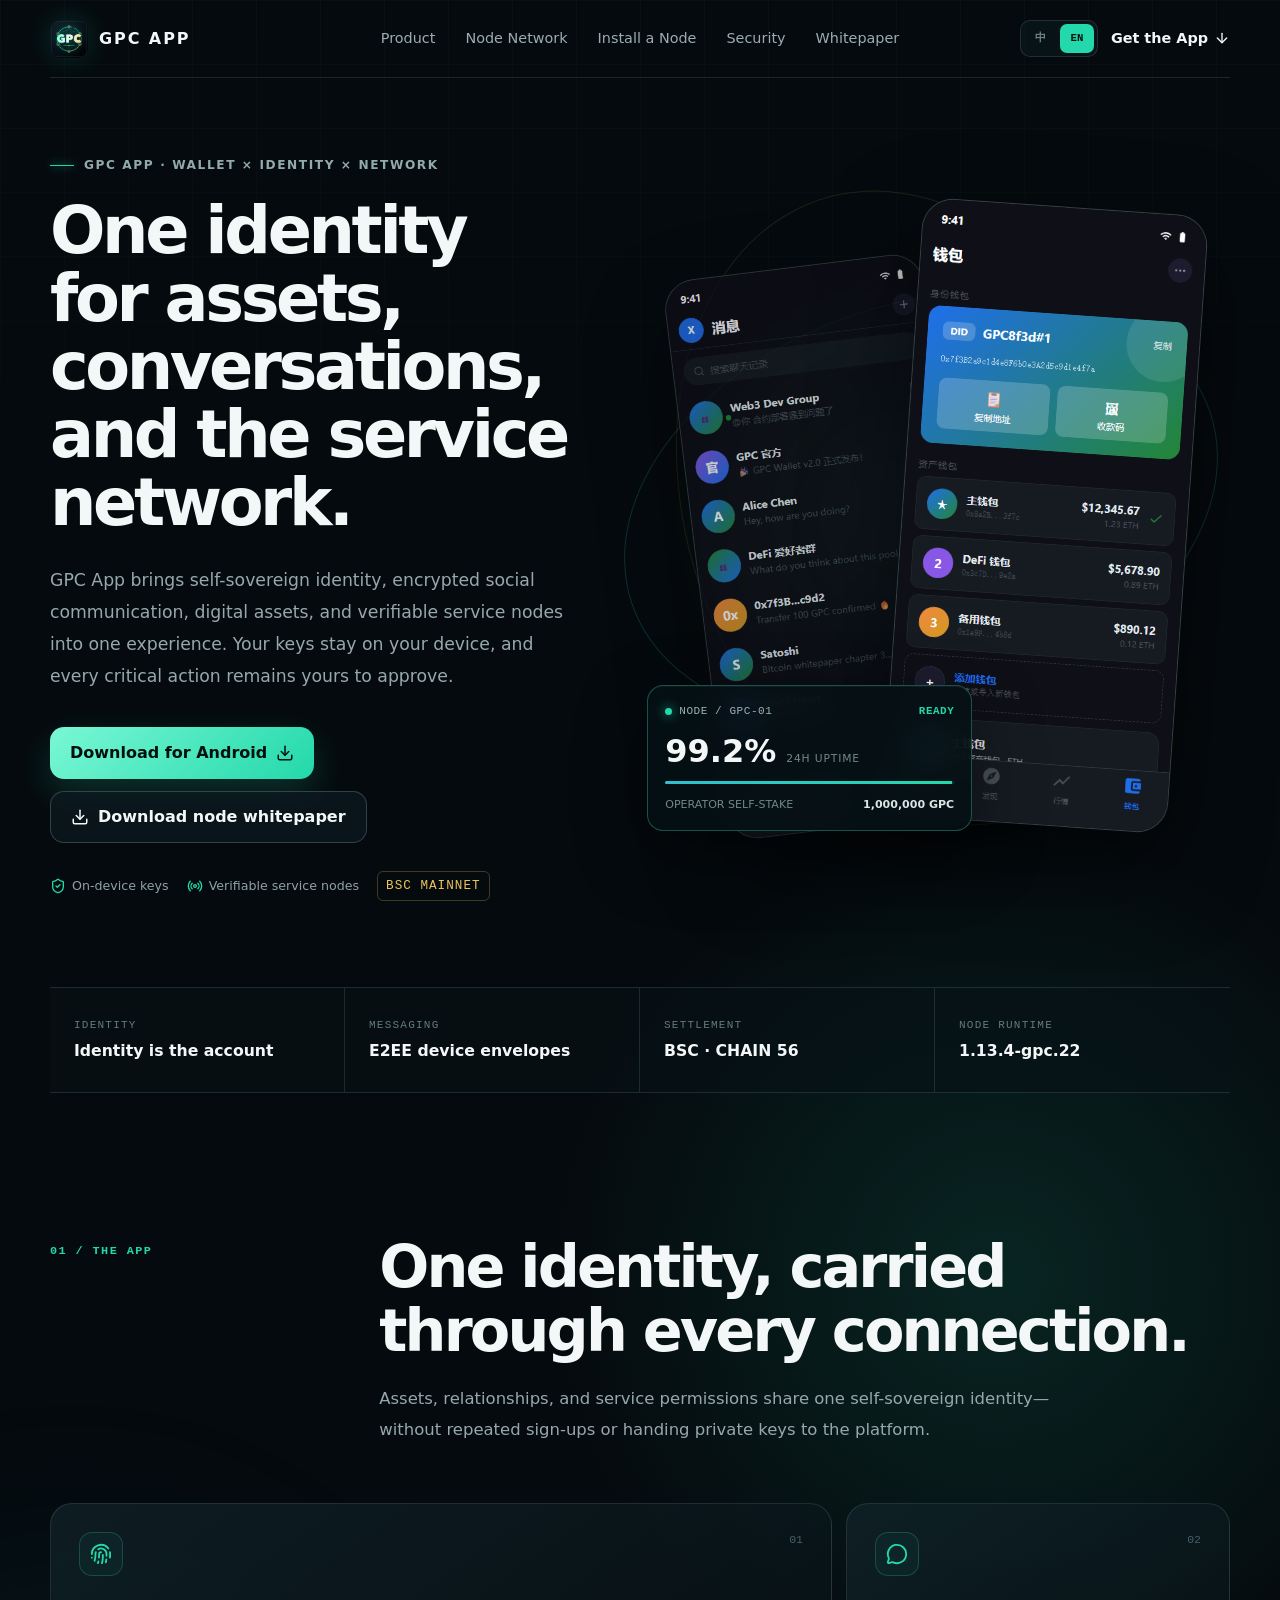
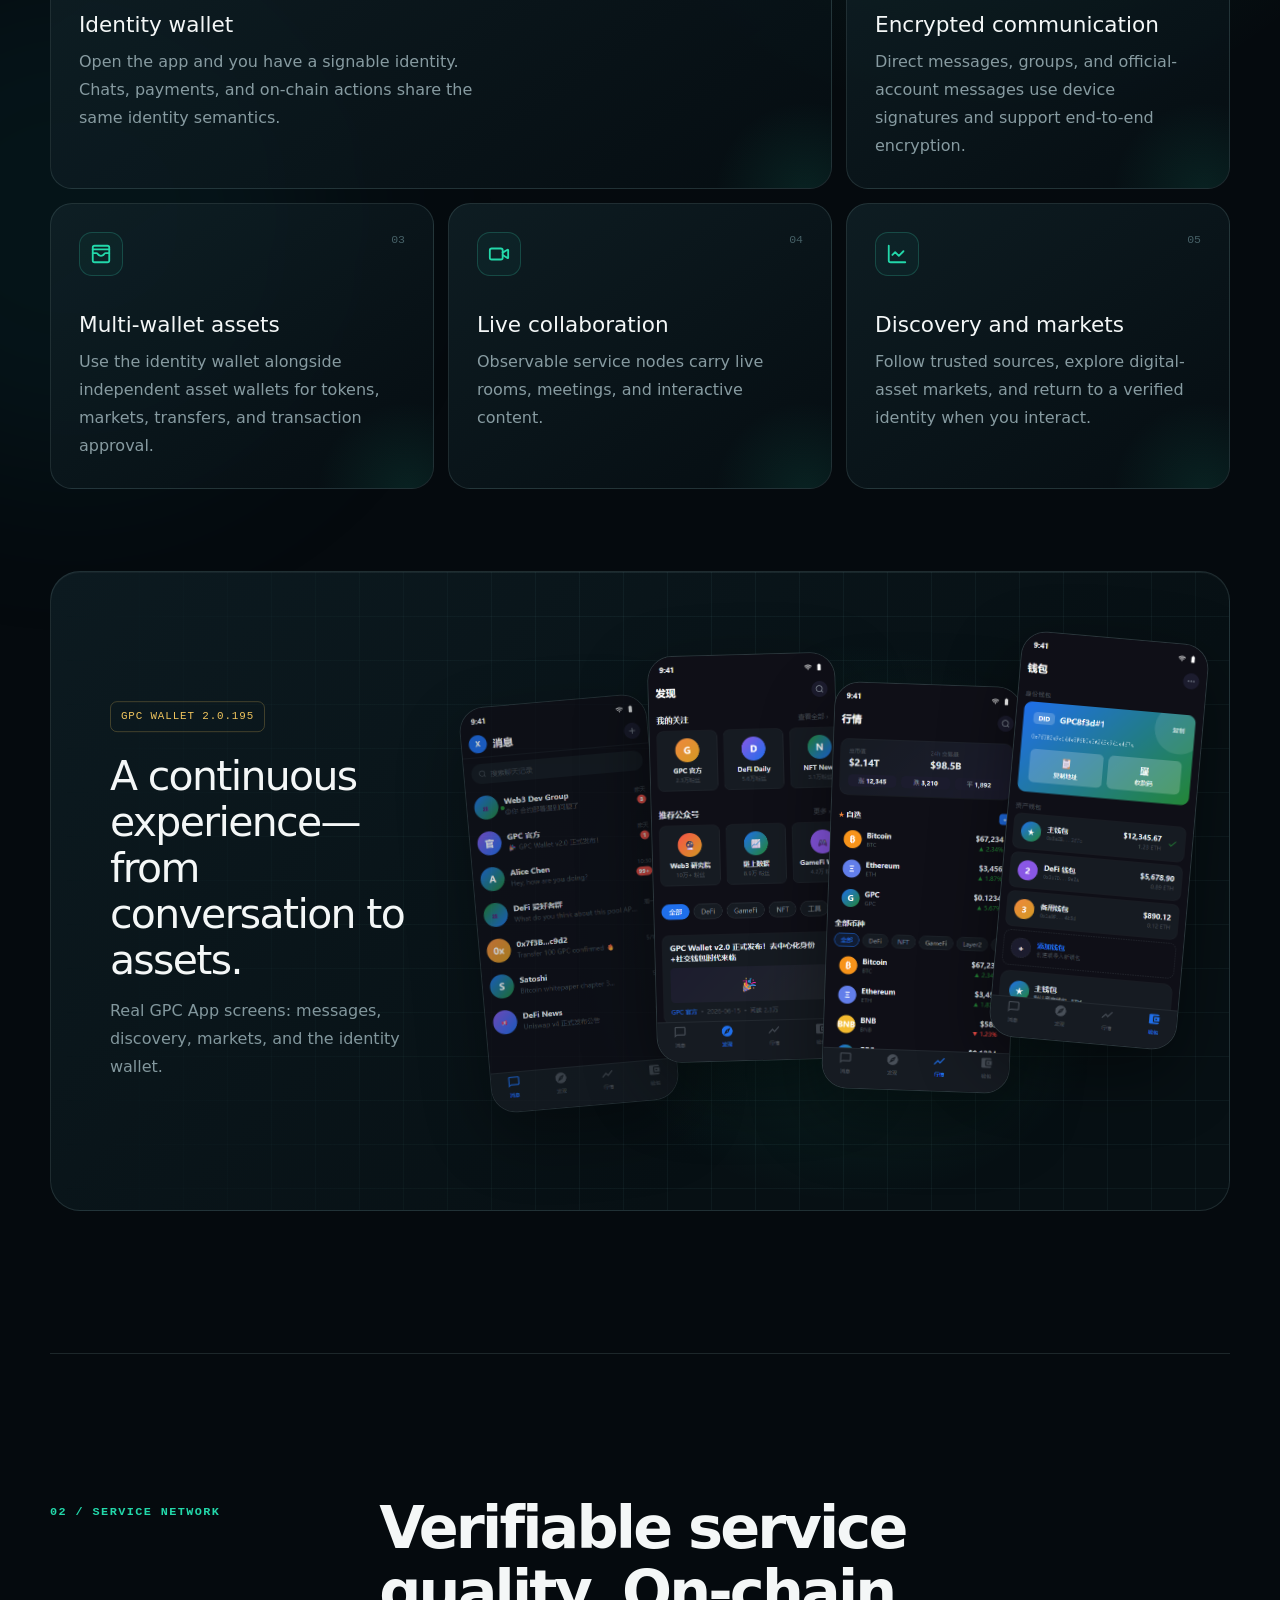
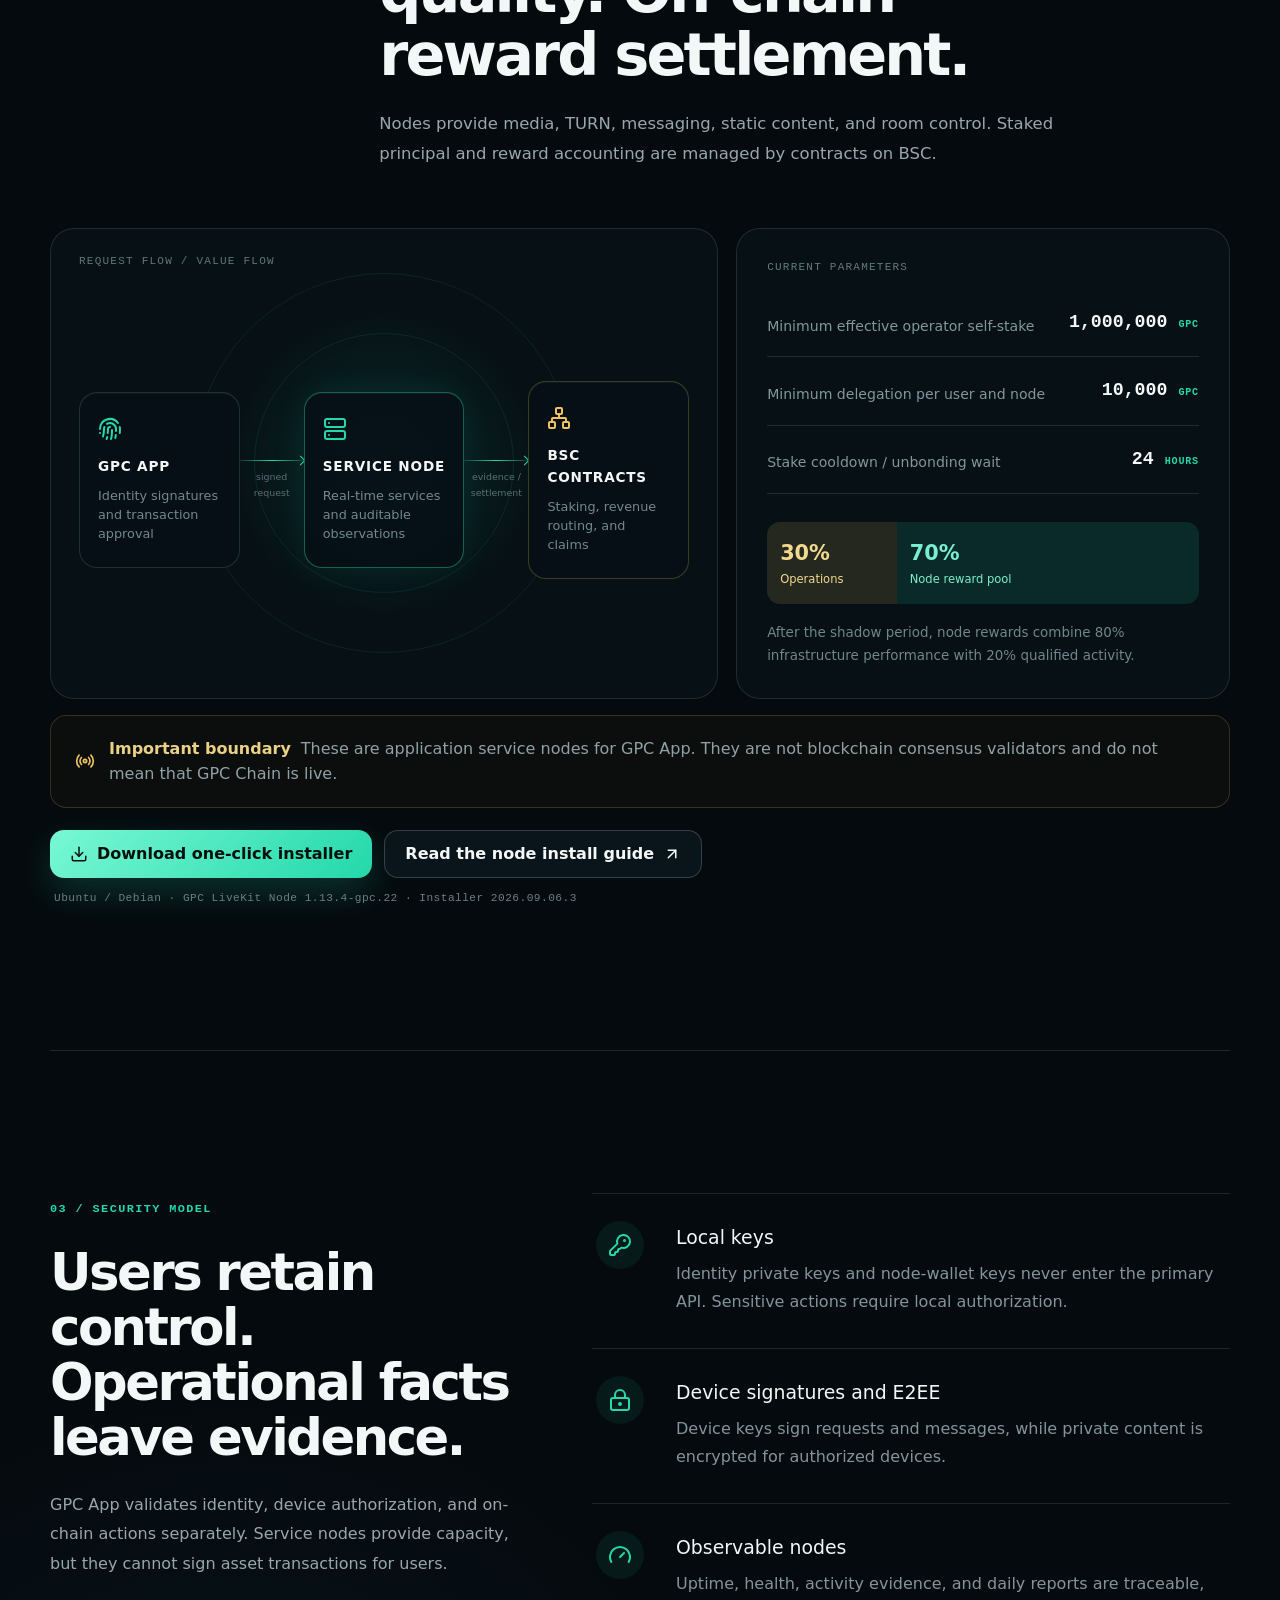
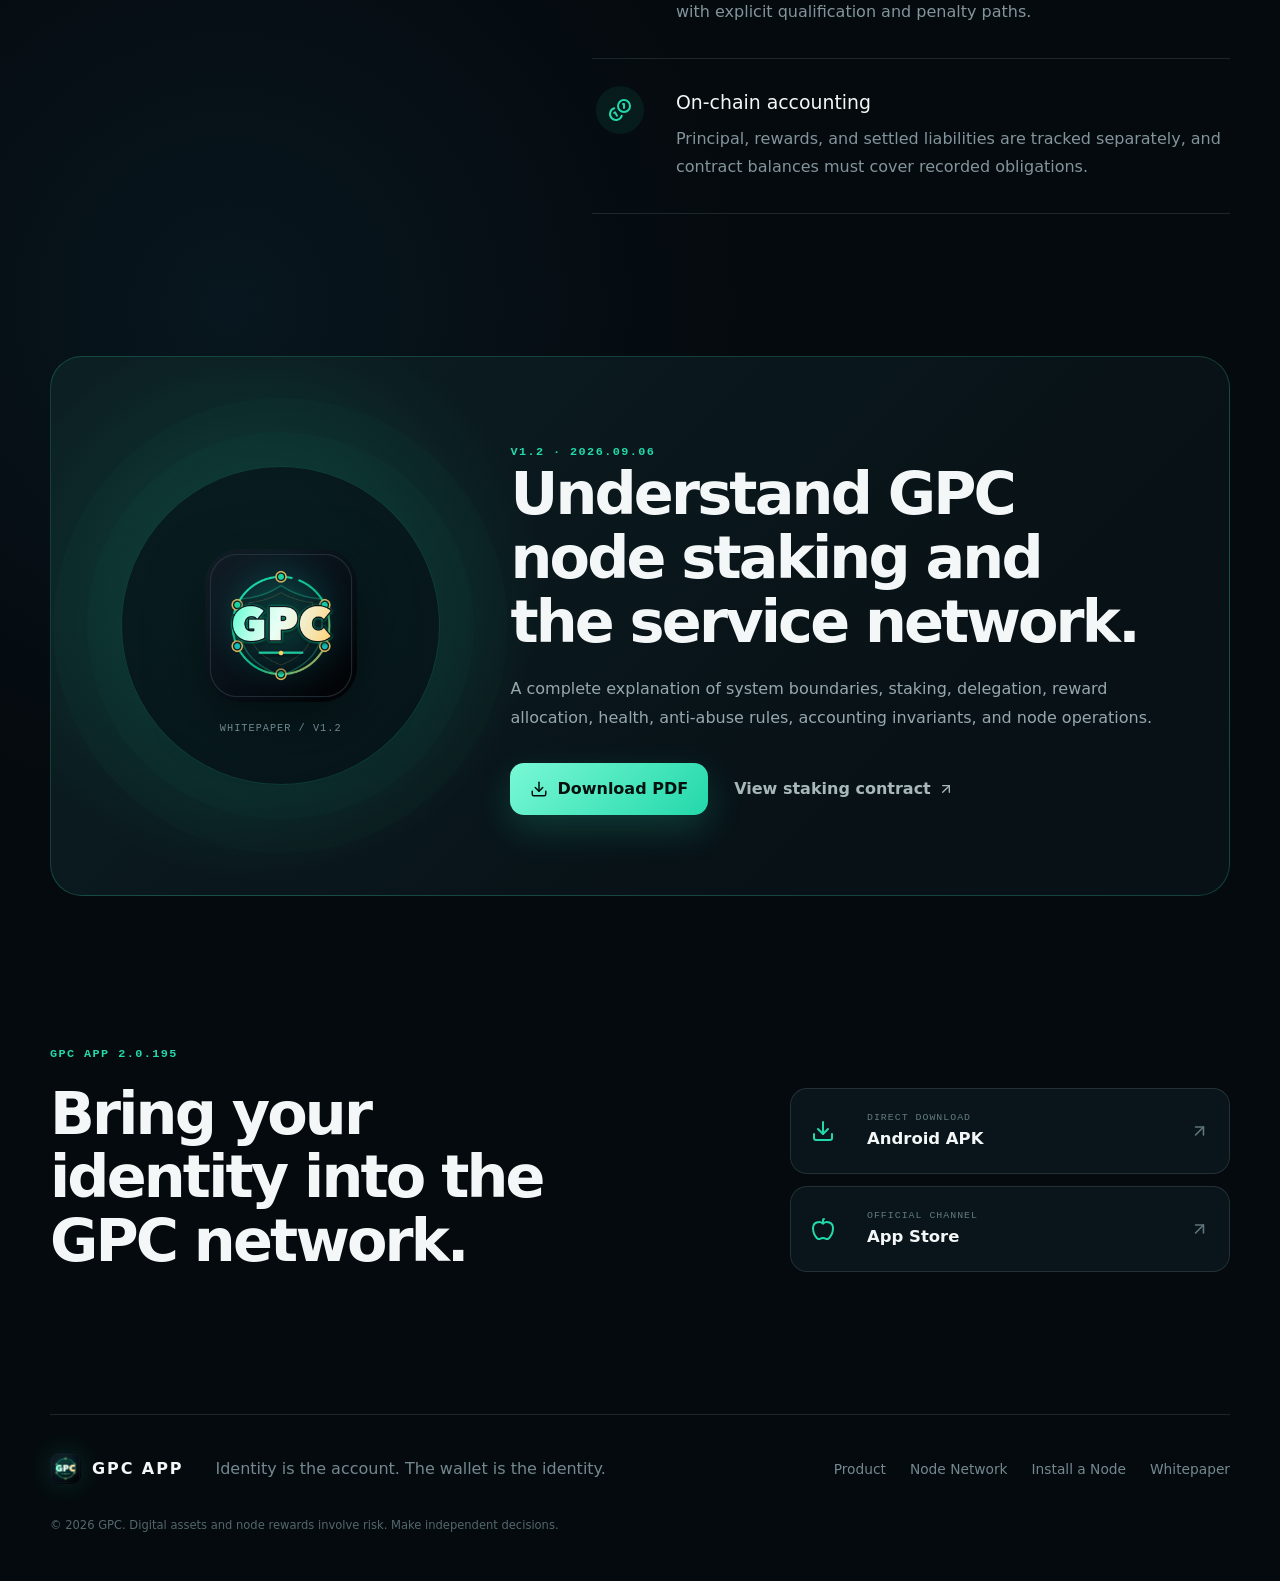
==== commit bef4589c: "Publish node gpc.22 install guide" ====
--- a/index.html
+++ b/index.html
@@ -1,2 +1,2 @@
-<!DOCTYPE html><html lang="zh-CN"><head><meta charSet="utf-8"/><meta name="viewport" content="width=device-width, initial-scale=1"/><link rel="stylesheet" href="./_next/static/css/index.D2RrAnAk.css" data-rsc-css-href="./_next/static/css/index.D2RrAnAk.css" data-precedence="vite-rsc/importer-resources"/><link rel="modulepreload" fetchPriority="low" href="./_next/static/chunks/index-lPXzxIQO.js"/><script src="./_next/static/chunks/rolldown-runtime-C60lm6uB.js" type="module" async=""></script><script src="./_next/static/chunks/framework-D_rUT4EX.js" type="module" async=""></script><link rel="modulepreload" href="./_next/static/chunks/rolldown-runtime-C60lm6uB.js" crossorigin=""/><link rel="modulepreload" href="./_next/static/chunks/framework-D_rUT4EX.js" crossorigin=""/><link rel="modulepreload" href="./_next/static/chunks/layout-segment-context-8wrXTt6L.js" crossorigin=""/><link rel="modulepreload" href="./_next/static/chunks/gpc-home-D4E69FSI.js" crossorigin=""/><title>GPC App｜身份、资产与服务网络 | Identity, Wallet &amp; Service Network</title><meta name="description" content="以去中心化身份为核心的钱包社交应用。A self-sovereign identity wallet connecting encrypted communication, digital assets, and verifiable service nodes."/><meta property="og:title" content="GPC App｜身份、资产与服务网络"/><meta property="og:description" content="以去中心化身份为核心的钱包社交应用，连接加密通信、数字资产与可验证服务节点。"/><meta property="og:url" content="https://www.gpcchat.com/"/><meta property="og:site_name" content="GPC App"/><meta property="og:type" content="website"/><meta property="og:image" content="https://www.gpcchat.com/assets/gpc-icon.png"/><meta property="og:image:width" content="1024"/><meta property="og:image:height" content="1024"/><meta property="og:image:alt" content="GPC App"/><meta name="twitter:card" content="summary"/><meta name="twitter:title" content="GPC App｜Identity, Wallet &amp; Service Network"/><meta name="twitter:description" content="A self-sovereign identity wallet connecting encrypted communication, digital assets, and verifiable service nodes."/><meta name="twitter:image" content="https://www.gpcchat.com/assets/gpc-icon.png"/><link rel="canonical" href="https://www.gpcchat.com/"/><link rel="icon" href="favicon.svg" type="image/svg+xml"/><link rel="alternate icon" href="favicon.ico" sizes="16x16 32x32 48x48 64x64"/><link rel="apple-touch-icon" href="apple-touch-icon.png" sizes="180x180"/><script>Object.assign(((self[Symbol.for("vinext.navigationRuntime")]??={bootstrap:{routeManifest:null},functions:{}}).bootstrap.rsc??={rsc:[]}),{params:{},nav:{"pathname":"/","searchParams":[]}})</script><link rel="modulepreload" href="./_next/static/chunks/index-lPXzxIQO.js" />
-</head><body><main><header class="site-header"><a class="brand" href="#top" aria-label="GPC App"><img src="assets/gpc-icon.png" alt=""/><span>GPC APP</span></a><nav aria-label="主导航"><a href="#product">产品</a><a href="#network">节点网络</a><a href="#security">安全</a><a href="whitepaper/gpc-node-staking-whitepaper-v1.1.pdf">白皮书</a></nav><div class="header-actions"><div data-orientation="horizontal" role="group" data-slot="toggle-group" data-spacing="2" aria-label="切换网站语言" class="rounded-lg data-[size=sm]:rounded-[min(var(--radius-md),10px)] group/toggle-group flex w-fit flex-row items-center gap-[--spacing(var(--gap))] data-vertical:flex-col data-vertical:items-stretch language-toggle" style="--gap:2"><button type="button" data-pressed="" aria-disabled="false" tabindex="-1" aria-pressed="true" data-slot="toggle-group-item" data-variant="default" data-size="default" data-spacing="2" aria-label="中文" class="group-data-[spacing=0]/toggle-group:rounded-none group-data-[spacing=0]/toggle-group:px-2 group-data-[spacing=0]/toggle-group:has-data-[icon=inline-end]:pr-1.5 group-data-[spacing=0]/toggle-group:has-data-[icon=inline-start]:pl-1.5 group-data-horizontal/toggle-group:data-[spacing=0]:first:rounded-l-lg group-data-vertical/toggle-group:data-[spacing=0]:first:rounded-t-lg group-data-horizontal/toggle-group:data-[spacing=0]:last:rounded-r-lg group-data-vertical/toggle-group:data-[spacing=0]:last:rounded-b-lg shrink-0 focus:z-10 focus-visible:z-10 group-data-horizontal/toggle-group:data-[spacing=0]:data-[variant=outline]:border-l-0 group-data-vertical/toggle-group:data-[spacing=0]:data-[variant=outline]:border-t-0 group-data-horizontal/toggle-group:data-[spacing=0]:data-[variant=outline]:first:border-l group-data-vertical/toggle-group:data-[spacing=0]:data-[variant=outline]:first:border-t hover:text-foreground aria-pressed:bg-muted focus-visible:border-ring focus-visible:ring-ring/50 aria-invalid:ring-destructive/20 dark:aria-invalid:ring-destructive/40 aria-invalid:border-destructive data-[state=on]:bg-muted gap-1 rounded-lg text-sm font-medium transition-all [&amp;_svg:not([class*=&#x27;size-&#x27;])]:size-4 group/toggle inline-flex items-center justify-center whitespace-nowrap outline-none hover:bg-muted focus-visible:ring-[3px] disabled:pointer-events-none disabled:opacity-50 [&amp;_svg]:pointer-events-none [&amp;_svg]:shrink-0 bg-transparent h-8 min-w-8 px-2.5 has-data-[icon=inline-end]:pr-2 has-data-[icon=inline-start]:pl-2">中</button><button type="button" aria-disabled="false" tabindex="-1" aria-pressed="false" data-slot="toggle-group-item" data-variant="default" data-size="default" data-spacing="2" aria-label="English" class="group-data-[spacing=0]/toggle-group:rounded-none group-data-[spacing=0]/toggle-group:px-2 group-data-[spacing=0]/toggle-group:has-data-[icon=inline-end]:pr-1.5 group-data-[spacing=0]/toggle-group:has-data-[icon=inline-start]:pl-1.5 group-data-horizontal/toggle-group:data-[spacing=0]:first:rounded-l-lg group-data-vertical/toggle-group:data-[spacing=0]:first:rounded-t-lg group-data-horizontal/toggle-group:data-[spacing=0]:last:rounded-r-lg group-data-vertical/toggle-group:data-[spacing=0]:last:rounded-b-lg shrink-0 focus:z-10 focus-visible:z-10 group-data-horizontal/toggle-group:data-[spacing=0]:data-[variant=outline]:border-l-0 group-data-vertical/toggle-group:data-[spacing=0]:data-[variant=outline]:border-t-0 group-data-horizontal/toggle-group:data-[spacing=0]:data-[variant=outline]:first:border-l group-data-vertical/toggle-group:data-[spacing=0]:data-[variant=outline]:first:border-t hover:text-foreground aria-pressed:bg-muted focus-visible:border-ring focus-visible:ring-ring/50 aria-invalid:ring-destructive/20 dark:aria-invalid:ring-destructive/40 aria-invalid:border-destructive data-[state=on]:bg-muted gap-1 rounded-lg text-sm font-medium transition-all [&amp;_svg:not([class*=&#x27;size-&#x27;])]:size-4 group/toggle inline-flex items-center justify-center whitespace-nowrap outline-none hover:bg-muted focus-visible:ring-[3px] disabled:pointer-events-none disabled:opacity-50 [&amp;_svg]:pointer-events-none [&amp;_svg]:shrink-0 bg-transparent h-8 min-w-8 px-2.5 has-data-[icon=inline-end]:pr-2 has-data-[icon=inline-start]:pl-2">EN</button></div><a class="header-cta" href="https://download.gpcchat.com/gpc.apk">下载 App<!-- --> <svg xmlns="http://www.w3.org/2000/svg" width="16" height="16" viewBox="0 0 24 24" fill="none" stroke="currentColor" stroke-width="2" stroke-linecap="round" stroke-linejoin="round" class="lucide lucide-arrow-down" aria-hidden="true"><path d="M12 5v14"></path><path d="m19 12-7 7-7-7"></path></svg></a></div></header><section class="hero" id="top"><div class="hero-copy"><p class="eyebrow"><span></span> GPC APP · WALLET × IDENTITY × NETWORK</p><h1>一个身份，连接资产、沟通与服务网络。</h1><p class="hero-lead">GPC App 把自主身份钱包、加密社交、数字资产与可验证的服务节点放进同一个入口。私钥留在你的设备里，关键动作由你确认。</p><div class="hero-actions"><a class="button button-primary" href="https://download.gpcchat.com/gpc.apk">下载 Android 版<!-- --> <svg xmlns="http://www.w3.org/2000/svg" width="18" height="18" viewBox="0 0 24 24" fill="none" stroke="currentColor" stroke-width="2" stroke-linecap="round" stroke-linejoin="round" class="lucide lucide-download" aria-hidden="true"><path d="M12 15V3"></path><path d="M21 15v4a2 2 0 0 1-2 2H5a2 2 0 0 1-2-2v-4"></path><path d="m7 10 5 5 5-5"></path></svg></a><a class="button button-quiet" href="whitepaper/gpc-node-staking-whitepaper-v1.1.pdf" download=""><svg xmlns="http://www.w3.org/2000/svg" width="18" height="18" viewBox="0 0 24 24" fill="none" stroke="currentColor" stroke-width="2" stroke-linecap="round" stroke-linejoin="round" class="lucide lucide-download" aria-hidden="true"><path d="M12 15V3"></path><path d="M21 15v4a2 2 0 0 1-2 2H5a2 2 0 0 1-2-2v-4"></path><path d="m7 10 5 5 5-5"></path></svg> <!-- -->下载节点白皮书</a></div><div class="trust-row" aria-label="核心特性"><span><svg xmlns="http://www.w3.org/2000/svg" width="16" height="16" viewBox="0 0 24 24" fill="none" stroke="currentColor" stroke-width="2" stroke-linecap="round" stroke-linejoin="round" class="lucide lucide-shield-check" aria-hidden="true"><path d="M20 13c0 5-3.5 7.5-7.66 8.95a1 1 0 0 1-.67-.01C7.5 20.5 4 18 4 13V6a1 1 0 0 1 1-1c2 0 4.5-1.2 6.24-2.72a1.17 1.17 0 0 1 1.52 0C14.51 3.81 17 5 19 5a1 1 0 0 1 1 1z"></path><path d="m9 12 2 2 4-4"></path></svg> <!-- -->设备本地密钥</span><span><svg xmlns="http://www.w3.org/2000/svg" width="16" height="16" viewBox="0 0 24 24" fill="none" stroke="currentColor" stroke-width="2" stroke-linecap="round" stroke-linejoin="round" class="lucide lucide-radio" aria-hidden="true"><path d="M16.247 7.761a6 6 0 0 1 0 8.478"></path><path d="M19.075 4.933a10 10 0 0 1 0 14.134"></path><path d="M4.925 19.067a10 10 0 0 1 0-14.134"></path><path d="M7.753 16.239a6 6 0 0 1 0-8.478"></path><circle cx="12" cy="12" r="2"></circle></svg> <!-- -->可验证服务节点</span><span class="network-chip">BSC MAINNET</span></div></div><div class="hero-visual" aria-label="GPC App 产品界面"><div class="orbit orbit-one"></div><div class="orbit orbit-two"></div><div class="phone phone-back"><img src="assets/app-messages.png" alt="GPC App 消息列表界面"/></div><div class="phone phone-front"><img src="assets/app-wallet.png" alt="GPC App 身份钱包界面"/></div><div class="node-card"><div class="node-card-top"><span class="live-dot"></span><span>NODE / GPC-01</span><b>READY</b></div><div class="node-metric"><strong>99.2%</strong><span>24H 在线率</span></div><div class="node-line"><i style="width:99.2%"></i></div><div class="node-foot"><span>运营者自质押</span><b>1,000,000 GPC</b></div></div></div></section><section class="signal-strip" aria-label="产品运行基线"><div><span>IDENTITY</span><strong>身份即账号</strong></div><div><span>MESSAGING</span><strong>E2EE 设备信封</strong></div><div><span>SETTLEMENT</span><strong>BSC · CHAIN 56</strong></div><div><span>NODE RUNTIME</span><strong>1.13.4-gpc.20</strong></div></section><section class="section product-section" id="product" aria-labelledby="product-title"><div class="section-heading"><p class="section-kicker">01 / THE APP</p><div><h2 id="product-title">一个身份，贯穿每一次连接。</h2><p>资产、关系与服务权限由同一个自主身份衔接，减少重复注册，也不把私钥交给平台。</p></div></div><div class="feature-grid"><article class="feature-card feature-card-wide"><span class="feature-icon"><svg xmlns="http://www.w3.org/2000/svg" width="24" height="24" viewBox="0 0 24 24" fill="none" stroke="currentColor" stroke-width="2" stroke-linecap="round" stroke-linejoin="round" class="lucide lucide-fingerprint-pattern" aria-hidden="true"><path d="M12 10a2 2 0 0 0-2 2c0 1.02-.1 2.51-.26 4"></path><path d="M14 13.12c0 2.38 0 6.38-1 8.88"></path><path d="M17.29 21.02c.12-.6.43-2.3.5-3.02"></path><path d="M2 12a10 10 0 0 1 18-6"></path><path d="M2 16h.01"></path><path d="M21.8 16c.2-2 .131-5.354 0-6"></path><path d="M5 19.5C5.5 18 6 15 6 12a6 6 0 0 1 .34-2"></path><path d="M8.65 22c.21-.66.45-1.32.57-2"></path><path d="M9 6.8a6 6 0 0 1 9 5.2v2"></path></svg></span><p class="feature-index">01</p><h3>身份钱包</h3><p>打开 App 即拥有可签名的身份入口。聊天、收付和链上操作使用一致的身份语义。</p></article><article class="feature-card"><span class="feature-icon"><svg xmlns="http://www.w3.org/2000/svg" width="24" height="24" viewBox="0 0 24 24" fill="none" stroke="currentColor" stroke-width="2" stroke-linecap="round" stroke-linejoin="round" class="lucide lucide-message-circle" aria-hidden="true"><path d="M2.992 16.342a2 2 0 0 1 .094 1.167l-1.065 3.29a1 1 0 0 0 1.236 1.168l3.413-.998a2 2 0 0 1 1.099.092 10 10 0 1 0-4.777-4.719"></path></svg></span><p class="feature-index">02</p><h3>加密沟通</h3><p>私聊、群聊与公众号消息使用设备签名，并支持端到端加密。</p></article><article class="feature-card"><span class="feature-icon"><svg xmlns="http://www.w3.org/2000/svg" width="24" height="24" viewBox="0 0 24 24" fill="none" stroke="currentColor" stroke-width="2" stroke-linecap="round" stroke-linejoin="round" class="lucide lucide-wallet-cards" aria-hidden="true"><path d="M3 11h3.75a2 2 0 0 1 1.6.8l.45.6a4 4 0 0 0 6.4 0l.45-.6a2 2 0 0 1 1.6-.8H21"></path><path d="M3 7h18"></path><rect x="3" y="3" width="18" height="18" rx="2"></rect></svg></span><p class="feature-index">03</p><h3>多钱包资产</h3><p>身份钱包与独立资产钱包并存，覆盖收发 Token、行情与交易确认。</p></article><article class="feature-card"><span class="feature-icon"><svg xmlns="http://www.w3.org/2000/svg" width="24" height="24" viewBox="0 0 24 24" fill="none" stroke="currentColor" stroke-width="2" stroke-linecap="round" stroke-linejoin="round" class="lucide lucide-video" aria-hidden="true"><path d="m16 13 5.223 3.482a.5.5 0 0 0 .777-.416V7.87a.5.5 0 0 0-.752-.432L16 10.5"></path><rect x="2" y="6" width="14" height="12" rx="2"></rect></svg></span><p class="feature-index">04</p><h3>实时协作</h3><p>直播、会议与互动内容由可观测的服务节点承载。</p></article><article class="feature-card"><span class="feature-icon"><svg xmlns="http://www.w3.org/2000/svg" width="24" height="24" viewBox="0 0 24 24" fill="none" stroke="currentColor" stroke-width="2" stroke-linecap="round" stroke-linejoin="round" class="lucide lucide-chart-line" aria-hidden="true"><path d="M3 3v16a2 2 0 0 0 2 2h16"></path><path d="m19 9-5 5-4-4-3 3"></path></svg></span><p class="feature-index">05</p><h3>发现与行情</h3><p>在同一产品里关注信息源、浏览数字资产市场，再回到可信身份完成互动。</p></article></div><div class="product-stage" aria-label="GPC App 主要界面预览"><div class="stage-copy"><span class="stage-chip">GPC WALLET 2.0.195</span><h3>从对话到资产，体验保持连贯。</h3><p>真实 App 界面展示：消息、发现、行情和身份钱包。</p></div><div class="screen screen-one"><img src="assets/app-messages.png" alt="消息界面"/></div><div class="screen screen-two"><img src="assets/app-discover.png" alt="发现界面"/></div><div class="screen screen-three"><img src="assets/app-market.png" alt="行情界面"/></div><div class="screen screen-four"><img src="assets/app-wallet.png" alt="钱包界面"/></div></div></section><section class="section network-section" id="network" aria-labelledby="network-title"><div class="section-heading"><p class="section-kicker">02 / SERVICE NETWORK</p><div><h2 id="network-title">服务质量可验证，收益在链上结算。</h2><p>节点承担音视频、TURN、消息、静态媒体与房间控制服务；质押本金和奖励会计由 BSC 合约管理。</p></div></div><div class="network-grid"><div class="network-map"><div class="map-label">请求流 / 价值流</div><div class="map-node app-node"><svg xmlns="http://www.w3.org/2000/svg" width="24" height="24" viewBox="0 0 24 24" fill="none" stroke="currentColor" stroke-width="2" stroke-linecap="round" stroke-linejoin="round" class="lucide lucide-fingerprint-pattern" aria-hidden="true"><path d="M12 10a2 2 0 0 0-2 2c0 1.02-.1 2.51-.26 4"></path><path d="M14 13.12c0 2.38 0 6.38-1 8.88"></path><path d="M17.29 21.02c.12-.6.43-2.3.5-3.02"></path><path d="M2 12a10 10 0 0 1 18-6"></path><path d="M2 16h.01"></path><path d="M21.8 16c.2-2 .131-5.354 0-6"></path><path d="M5 19.5C5.5 18 6 15 6 12a6 6 0 0 1 .34-2"></path><path d="M8.65 22c.21-.66.45-1.32.57-2"></path><path d="M9 6.8a6 6 0 0 1 9 5.2v2"></path></svg><span>GPC APP</span><small>身份签名与交易确认</small></div><div class="map-link map-link-one"><i></i><span>签名请求</span></div><div class="map-node service-node"><svg xmlns="http://www.w3.org/2000/svg" width="24" height="24" viewBox="0 0 24 24" fill="none" stroke="currentColor" stroke-width="2" stroke-linecap="round" stroke-linejoin="round" class="lucide lucide-server" aria-hidden="true"><rect width="20" height="8" x="2" y="2" rx="2" ry="2"></rect><rect width="20" height="8" x="2" y="14" rx="2" ry="2"></rect><line x1="6" x2="6.01" y1="6" y2="6"></line><line x1="6" x2="6.01" y1="18" y2="18"></line></svg><span>服务节点</span><small>实时服务与可审计观测</small></div><div class="map-link map-link-two"><i></i><span>证据 / 日结</span></div><div class="map-node chain-node"><svg xmlns="http://www.w3.org/2000/svg" width="24" height="24" viewBox="0 0 24 24" fill="none" stroke="currentColor" stroke-width="2" stroke-linecap="round" stroke-linejoin="round" class="lucide lucide-network" aria-hidden="true"><rect x="16" y="16" width="6" height="6" rx="1"></rect><rect x="2" y="16" width="6" height="6" rx="1"></rect><rect x="9" y="2" width="6" height="6" rx="1"></rect><path d="M5 16v-3a1 1 0 0 1 1-1h12a1 1 0 0 1 1 1v3"></path><path d="M12 12V8"></path></svg><span>BSC 合约</span><small>质押、分账与领取</small></div><div class="map-pulse pulse-a"></div><div class="map-pulse pulse-b"></div></div><div class="economy-panel"><p class="panel-label">当前参数</p><div class="parameter"><span>运营者最低有效自质押</span><strong>1,000,000<!-- --> <em>GPC</em></strong></div><div class="parameter"><span>用户单节点最低委托</span><strong>10,000<!-- --> <em>GPC</em></strong></div><div class="parameter"><span>质押冷却 / 解押等待</span><strong>24<!-- --> <em>HOURS</em></strong></div><div class="split-bar" aria-label="平台净收入分配：30%运营，70%节点奖励池"><div class="split-ops"><span>30%</span><small>运营</small></div><div class="split-node"><span>70%</span><small>节点奖励池</small></div></div><p class="parameter-note">影子期后，节点奖励权重按 80% 基础设施表现与 20% 奖励活跃度组合。</p></div></div><div class="boundary-note"><svg xmlns="http://www.w3.org/2000/svg" width="20" height="20" viewBox="0 0 24 24" fill="none" stroke="currentColor" stroke-width="2" stroke-linecap="round" stroke-linejoin="round" class="lucide lucide-radio" aria-hidden="true"><path d="M16.247 7.761a6 6 0 0 1 0 8.478"></path><path d="M19.075 4.933a10 10 0 0 1 0 14.134"></path><path d="M4.925 19.067a10 10 0 0 1 0-14.134"></path><path d="M7.753 16.239a6 6 0 0 1 0-8.478"></path><circle cx="12" cy="12" r="2"></circle></svg><p><strong>边界说明</strong>当前节点是 GPC App 的服务基础设施，不是区块链共识验证节点，也不代表 GPC Chain 已上线。</p></div><div class="network-actions"><a class="button button-primary" href="https://api.gpcchat.com/releases/livekit-node/install-gpc-node.sh"><svg xmlns="http://www.w3.org/2000/svg" width="18" height="18" viewBox="0 0 24 24" fill="none" stroke="currentColor" stroke-width="2" stroke-linecap="round" stroke-linejoin="round" class="lucide lucide-download" aria-hidden="true"><path d="M12 15V3"></path><path d="M21 15v4a2 2 0 0 1-2 2H5a2 2 0 0 1-2-2v-4"></path><path d="m7 10 5 5 5-5"></path></svg> <!-- -->下载一键安装脚本</a><a class="button button-quiet" href="https://github.com/gpcchat/gpcwallet-releases/blob/main/docs/gpc-livekit-node-guide.zh-CN.md" target="_blank" rel="noreferrer">查看节点安装指南<!-- --> <svg xmlns="http://www.w3.org/2000/svg" width="18" height="18" viewBox="0 0 24 24" fill="none" stroke="currentColor" stroke-width="2" stroke-linecap="round" stroke-linejoin="round" class="lucide lucide-arrow-up-right" aria-hidden="true"><path d="M7 7h10v10"></path><path d="M7 17 17 7"></path></svg></a><span>Ubuntu / Debian · GPC LiveKit Node 1.13.4-gpc.20</span></div></section><section class="section security-section" id="security" aria-labelledby="security-title"><div class="security-intro"><p class="section-kicker">03 / SECURITY MODEL</p><h2 id="security-title">控制权留在用户手里，运行事实留下证据。</h2><p>GPC App 将身份、设备与链上操作拆分校验。服务节点提供能力，但不能替用户签署资产交易。</p></div><div class="security-list"><article><span><svg xmlns="http://www.w3.org/2000/svg" width="24" height="24" viewBox="0 0 24 24" fill="none" stroke="currentColor" stroke-width="2" stroke-linecap="round" stroke-linejoin="round" class="lucide lucide-key-round" aria-hidden="true"><path d="M2.586 17.414A2 2 0 0 0 2 18.828V21a1 1 0 0 0 1 1h3a1 1 0 0 0 1-1v-1a1 1 0 0 1 1-1h1a1 1 0 0 0 1-1v-1a1 1 0 0 1 1-1h.172a2 2 0 0 0 1.414-.586l.814-.814a6.5 6.5 0 1 0-4-4z"></path><circle cx="16.5" cy="7.5" r=".5" fill="currentColor"></circle></svg></span><div><h3>本地密钥</h3><p>身份私钥和节点钱包私钥不进入主 API；敏感操作要求本地授权。</p></div></article><article><span><svg xmlns="http://www.w3.org/2000/svg" width="24" height="24" viewBox="0 0 24 24" fill="none" stroke="currentColor" stroke-width="2" stroke-linecap="round" stroke-linejoin="round" class="lucide lucide-lock-keyhole" aria-hidden="true"><circle cx="12" cy="16" r="1"></circle><rect x="3" y="10" width="18" height="12" rx="2"></rect><path d="M7 10V7a5 5 0 0 1 10 0v3"></path></svg></span><div><h3>设备签名与 E2EE</h3><p>设备密钥签署请求和消息，私密内容面向授权设备加密。</p></div></article><article><span><svg xmlns="http://www.w3.org/2000/svg" width="24" height="24" viewBox="0 0 24 24" fill="none" stroke="currentColor" stroke-width="2" stroke-linecap="round" stroke-linejoin="round" class="lucide lucide-gauge" aria-hidden="true"><path d="m12 14 4-4"></path><path d="M3.34 19a10 10 0 1 1 17.32 0"></path></svg></span><div><h3>可观测节点</h3><p>在线率、健康度、活动证据与日结报告可追踪，异常进入明确的资格和处罚流程。</p></div></article><article><span><svg xmlns="http://www.w3.org/2000/svg" width="24" height="24" viewBox="0 0 24 24" fill="none" stroke="currentColor" stroke-width="2" stroke-linecap="round" stroke-linejoin="round" class="lucide lucide-coins" aria-hidden="true"><path d="M13.744 17.736a6 6 0 1 1-7.48-7.48"></path><path d="M15 6h1v4"></path><path d="m6.134 14.768.866-.5 2 3.464"></path><circle cx="16" cy="8" r="6"></circle></svg></span><div><h3>链上会计</h3><p>本金、奖励与已结算负债分账记录，合约余额必须覆盖记账责任。</p></div></article></div></section><section class="section whitepaper-section" aria-labelledby="whitepaper-title"><div class="whitepaper-mark"><img src="assets/gpc-icon.png" alt="GPC App Logo"/><span>WHITEPAPER / V1.1</span></div><div class="whitepaper-copy"><p class="section-kicker">26 页 · 2026.09.06</p><h2 id="whitepaper-title">读懂 GPC 节点质押与服务网络。</h2><p>完整说明系统边界、质押委托、收益分配、健康度、反作弊、合约不变量与节点运维。</p><div class="whitepaper-actions"><a class="button button-primary" href="whitepaper/gpc-node-staking-whitepaper-v1.1.pdf" download=""><svg xmlns="http://www.w3.org/2000/svg" width="18" height="18" viewBox="0 0 24 24" fill="none" stroke="currentColor" stroke-width="2" stroke-linecap="round" stroke-linejoin="round" class="lucide lucide-download" aria-hidden="true"><path d="M12 15V3"></path><path d="M21 15v4a2 2 0 0 1-2 2H5a2 2 0 0 1-2-2v-4"></path><path d="m7 10 5 5 5-5"></path></svg> <!-- -->下载 PDF</a><a class="text-link" href="https://bscscan.com/address/0xaFEF63883BE5A7db0Ba33BeB6eA514ad1204FAFC" target="_blank" rel="noreferrer">查看质押合约<!-- --> <svg xmlns="http://www.w3.org/2000/svg" width="16" height="16" viewBox="0 0 24 24" fill="none" stroke="currentColor" stroke-width="2" stroke-linecap="round" stroke-linejoin="round" class="lucide lucide-arrow-up-right" aria-hidden="true"><path d="M7 7h10v10"></path><path d="M7 17 17 7"></path></svg></a></div></div></section><section class="section download-section" aria-labelledby="download-title"><div><p class="section-kicker">GPC APP 2.0.195</p><h2 id="download-title">带上你的身份，进入 GPC 网络。</h2></div><div class="download-actions"><a class="download-card" href="https://download.gpcchat.com/gpc.apk"><svg xmlns="http://www.w3.org/2000/svg" width="24" height="24" viewBox="0 0 24 24" fill="none" stroke="currentColor" stroke-width="2" stroke-linecap="round" stroke-linejoin="round" class="lucide lucide-download" aria-hidden="true"><path d="M12 15V3"></path><path d="M21 15v4a2 2 0 0 1-2 2H5a2 2 0 0 1-2-2v-4"></path><path d="m7 10 5 5 5-5"></path></svg><span><small>直接下载</small><strong>Android APK</strong></span><svg xmlns="http://www.w3.org/2000/svg" width="24" height="24" viewBox="0 0 24 24" fill="none" stroke="currentColor" stroke-width="2" stroke-linecap="round" stroke-linejoin="round" class="lucide lucide-arrow-up-right download-arrow" aria-hidden="true"><path d="M7 7h10v10"></path><path d="M7 17 17 7"></path></svg></a><a class="download-card" href="https://apps.apple.com/app/id6795068109"><svg xmlns="http://www.w3.org/2000/svg" width="24" height="24" viewBox="0 0 24 24" fill="none" stroke="currentColor" stroke-width="2" stroke-linecap="round" stroke-linejoin="round" class="lucide lucide-apple" aria-hidden="true"><path d="M12 6.528V3a1 1 0 0 1 1-1h0"></path><path d="M18.237 21A15 15 0 0 0 22 11a6 6 0 0 0-10-4.472A6 6 0 0 0 2 11a15.1 15.1 0 0 0 3.763 10 3 3 0 0 0 3.648.648 5.5 5.5 0 0 1 5.178 0A3 3 0 0 0 18.237 21"></path></svg><span><small>官方渠道</small><strong>App Store</strong></span><svg xmlns="http://www.w3.org/2000/svg" width="24" height="24" viewBox="0 0 24 24" fill="none" stroke="currentColor" stroke-width="2" stroke-linecap="round" stroke-linejoin="round" class="lucide lucide-arrow-up-right download-arrow" aria-hidden="true"><path d="M7 7h10v10"></path><path d="M7 17 17 7"></path></svg></a></div></section><footer><div class="brand footer-brand"><img src="assets/gpc-icon.png" alt=""/><span>GPC APP</span></div><p>身份即账号，钱包即身份。</p><div class="footer-links"><a href="#product">产品</a><a href="#network">节点网络</a><a href="whitepaper/gpc-node-staking-whitepaper-v1.1.pdf">白皮书</a></div><small>© 2026 GPC. 数字资产与节点收益存在风险，请独立判断。</small></footer></main><script type="module" src="./_next/static/chunks/index-lPXzxIQO.js" id="_R_" async=""></script><script>((self[Symbol.for("vinext.navigationRuntime")]??={bootstrap:{routeManifest:null},functions:{}}).bootstrap.rsc??={rsc:[]}).rsc.push("0:{\"page:/\":\"$L1\",\"layout:/\":\"$L2\",\"route:/\":\"$L3\",\"__route\":\"route:/\",\"__interceptionContext\":null,\"__layoutIds\":[\"layout:/\"],\"__rootLayout\":\"/\",\"__bfcacheSegmentIdentities\":{\"layout:/\":\"[\\\"layout\\\",\\\"layout:/\\\",\\\"root-boundary:/\\\",\\\"\\\"]\",\"page:/\":\"[\\\"page\\\",\\\"page:/\\\",\\\"root-boundary:/\\\",\\\"\\\"]\"},\"__srcPage\":[\"page\"],\"__layoutFlags\":{\"layout:/\":\"s\"},\"__artifactCompatibility\":{\"schemaVersion\":1,\"graphVersion\":\"app-route-graph:1177fd80f83fa7b0\",\"deploymentVersion\":\"f434f6fc-6247-406b-a365-701f54e35152\",\"appElementsSchemaVersion\":1,\"rscPayloadSchemaVersion\":1,\"rootBoundaryId\":\"/\",\"renderEpoch\":null}}\n")</script><script>((self[Symbol.for("vinext.navigationRuntime")]??={bootstrap:{routeManifest:null},functions:{}}).bootstrap.rsc??={rsc:[]}).rsc.push("4:I[\"8c0f216c4604\",[],\"Children\",1]\n")</script><script>((self[Symbol.for("vinext.navigationRuntime")]??={bootstrap:{routeManifest:null},functions:{}}).bootstrap.rsc??={rsc:[]}).rsc.push("5:I[\"593f344dc510\",[],\"GlobalErrorBoundary\",1]\n")</script><script>((self[Symbol.for("vinext.navigationRuntime")]??={bootstrap:{routeManifest:null},functions:{}}).bootstrap.rsc??={rsc:[]}).rsc.push("6:I[\"0b874ad30386\",[],\"default\",1]\n")</script><script>((self[Symbol.for("vinext.navigationRuntime")]??={bootstrap:{routeManifest:null},functions:{}}).bootstrap.rsc??={rsc:[]}).rsc.push("7:I[\"593f344dc510\",[],\"ErrorBoundary\",1]\n")</script><script>((self[Symbol.for("vinext.navigationRuntime")]??={bootstrap:{routeManifest:null},functions:{}}).bootstrap.rsc??={rsc:[]}).rsc.push("8:I[\"15c18cfaeeff\",[],\"LayoutSegmentProvider\",1]\n")</script><script>((self[Symbol.for("vinext.navigationRuntime")]??={bootstrap:{routeManifest:null},functions:{}}).bootstrap.rsc??={rsc:[]}).rsc.push("9:I[\"8c0f216c4604\",[],\"Slot\",1]\n")</script><script>((self[Symbol.for("vinext.navigationRuntime")]??={bootstrap:{routeManifest:null},functions:{}}).bootstrap.rsc??={rsc:[]}).rsc.push("a:I[\"593f344dc510\",[],\"NotFoundBoundary\",1]\n")</script><script>((self[Symbol.for("vinext.navigationRuntime")]??={bootstrap:{routeManifest:null},functions:{}}).bootstrap.rsc??={rsc:[]}).rsc.push("b:I[\"9276801271d6\",[],\"AppRouterScrollTarget\",1]\n")</script><script>((self[Symbol.for("vinext.navigationRuntime")]??={bootstrap:{routeManifest:null},functions:{}}).bootstrap.rsc??={rsc:[]}).rsc.push("c:I[\"593f344dc510\",[],\"RedirectBoundary\",1]\n")</script><script>((self[Symbol.for("vinext.navigationRuntime")]??={bootstrap:{routeManifest:null},functions:{}}).bootstrap.rsc??={rsc:[]}).rsc.push(":HL[\"./_next/static/css/index.D2RrAnAk.css\",\"style\"     ]\n")</script><script>((self[Symbol.for("vinext.navigationRuntime")]??={bootstrap:{routeManifest:null},functions:{}}).bootstrap.rsc??={rsc:[]}).rsc.push("2:[[[\"$\",\"link\",\"css:./_next/static/css/index.D2RrAnAk.css\",{\"rel\":\"stylesheet\",\"precedence\":\"vite-rsc/importer-resources\",\"href\":\"./_next/static/css/index.D2RrAnAk.css\",\"data-rsc-css-href\":\"./_next/static/css/index.D2RrAnAk.css\"}],\"$undefined\"],[\"$\",\"html\",null,{\"lang\":\"zh-CN\",\"children\":[[\"$\",\"head\",null,{\"children\":[[\"$\",\"link\",null,{\"rel\":\"icon\",\"href\":\"favicon.svg\",\"type\":\"image/svg+xml\"}],[\"$\",\"link\",null,{\"rel\":\"alternate icon\",\"href\":\"favicon.ico\",\"sizes\":\"16x16 32x32 48x48 64x64\"}],[\"$\",\"link\",null,{\"rel\":\"apple-touch-icon\",\"href\":\"apple-touch-icon.png\",\"sizes\":\"180x180\"}]]}],[\"$\",\"body\",null,{\"children\":[\"$\",\"$L4\",null,{}]}]]}]]\n")</script><script>((self[Symbol.for("vinext.navigationRuntime")]??={bootstrap:{routeManifest:null},functions:{}}).bootstrap.rsc??={rsc:[]}).rsc.push("3:[[[\"$\",\"meta\",null,{\"charSet\":\"utf-8\"}],[[\"$\",\"title\",\"0\",{\"children\":\"GPC App｜身份、资产与服务网络 | Identity, Wallet \u0026 Service Network\"}],[\"$\",\"meta\",\"1\",{\"name\":\"description\",\"content\":\"以去中心化身份为核心的钱包社交应用。A self-sovereign identity wallet connecting encrypted communication, digital assets, and verifiable service nodes.\"}],[\"$\",\"meta\",\"2\",{\"property\":\"og:title\",\"content\":\"GPC App｜身份、资产与服务网络\"}],[\"$\",\"meta\",\"3\",{\"property\":\"og:description\",\"content\":\"以去中心化身份为核心的钱包社交应用，连接加密通信、数字资产与可验证服务节点。\"}],[\"$\",\"meta\",\"4\",{\"property\":\"og:url\",\"content\":\"https://www.gpcchat.com/\"}],[\"$\",\"meta\",\"5\",{\"property\":\"og:site_name\",\"content\":\"GPC App\"}],[\"$\",\"meta\",\"6\",{\"property\":\"og:type\",\"content\":\"website\"}],[\"$\",\"meta\",\"7\",{\"property\":\"og:image\",\"content\":\"https://www.gpcchat.com/assets/gpc-icon.png\"}],[\"$\",\"meta\",\"8\",{\"property\":\"og:image:width\",\"content\":\"1024\"}],[\"$\",\"meta\",\"9\",{\"property\":\"og:image:height\",\"content\":\"1024\"}],[\"$\",\"meta\",\"10\",{\"property\":\"og:image:alt\",\"content\":\"GPC App\"}],[\"$\",\"meta\",\"11\",{\"name\":\"twitter:card\",\"content\":\"summary\"}],[\"$\",\"meta\",\"12\",{\"name\":\"twitter:title\",\"content\":\"GPC App｜Identity, Wallet \u0026 Service Network\"}],[\"$\",\"meta\",\"13\",{\"name\":\"twitter:description\",\"content\":\"A self-sovereign identity wallet connecting encrypted communication, digital assets, and verifiable service nodes.\"}],[\"$\",\"meta\",\"14\",{\"name\":\"twitter:image\",\"content\":\"https://www.gpcchat.com/assets/gpc-icon.png\"}],[\"$\",\"link\",\"15\",{\"rel\":\"canonical\",\"href\":\"https://www.gpcchat.com/\"}]],[[\"$\",\"meta\",\"0\",{\"name\":\"viewport\",\"content\":\"width=device-width, initial-scale=1\"}]]],[\"$\",\"$L5\",null,{\"fallback\":\"$6\",\"children\":[\"$\",\"$L7\",null,{\"fallback\":\"$6\",\"children\":[\"$\",\"$L8\",null,{\"providerId\":\"layout:/\",\"segmentMap\":{\"children\":[]},\"children\":[\"$\",\"$L9\",null,{\"id\":\"layout:/\",\"parallelSlots\":\"$undefined\",\"children\":[\"$\",\"$La\",null,{\"resetKey\":\"\",\"fallback\":[[\"$\",\"title\",null,{\"children\":\"404: This page could not be found.\"}],[\"$\",\"div\",null,{\"style\":{\"fontFamily\":\"system-ui,\\\"Segoe UI\\\",Roboto,Helvetica,Arial,sans-serif,\\\"Apple Color Emoji\\\",\\\"Segoe UI Emoji\\\"\",\"height\":\"100vh\",\"textAlign\":\"center\",\"display\":\"flex\",\"flexDirection\":\"column\",\"alignItems\":\"center\",\"justifyContent\":\"center\"},\"children\":[\"$\",\"div\",null,{\"children\":[[\"$\",\"style\",null,{\"dangerouslySetInnerHTML\":{\"__html\":\"body{color:#000;background:#fff;margin:0}.next-error-h1{border-right:1px solid rgba(0,0,0,.3)}@media (prefers-color-scheme:dark){body{color:#fff;background:#000}.next-error-h1{border-right:1px solid rgba(255,255,255,.3)}}\"}}],[\"$\",\"h1\",null,{\"className\":\"next-error-h1\",\"style\":{\"display\":\"inline-block\",\"margin\":\"0 20px 0 0\",\"padding\":\"0 23px 0 0\",\"fontSize\":24,\"fontWeight\":500,\"verticalAlign\":\"top\",\"lineHeight\":\"49px\"},\"children\":404}],[\"$\",\"div\",null,{\"style\":{\"display\":\"inline-block\"},\"children\":[\"$\",\"h2\",null,{\"style\":{\"fontSize\":14,\"fontWeight\":400,\"lineHeight\":\"49px\",\"margin\":0},\"children\":\"This page could not be found.\"}]}]]}]}]],\"children\":[\"$\",\"$Lb\",null,{\"children\":[\"$\",\"$Lc\",null,{\"children\":[[\"$\",\"$L8\",null,{\"providerId\":\"page:/\",\"segmentMap\":{\"children\":[\"__PAGE__\"]},\"children\":[\"$\",\"$L9\",null,{\"id\":\"page:/\"}]}],null]}]}]}]}]}]}]}],null,null]\n")</script><script>((self[Symbol.for("vinext.navigationRuntime")]??={bootstrap:{routeManifest:null},functions:{}}).bootstrap.rsc??={rsc:[]}).rsc.push("d:I[\"db941795c6d2\",[],\"default\",1]\n")</script><script>((self[Symbol.for("vinext.navigationRuntime")]??={bootstrap:{routeManifest:null},functions:{}}).bootstrap.rsc??={rsc:[]}).rsc.push("1:[\"$\",\"$Ld\",null,{}]\n")</script><script>Object.assign(((self[Symbol.for("vinext.navigationRuntime")]??={bootstrap:{routeManifest:null},functions:{}}).bootstrap.rsc??={rsc:[]}),{"initialCacheKind":"static"});((self[Symbol.for("vinext.navigationRuntime")]??={bootstrap:{routeManifest:null},functions:{}}).bootstrap.rsc??={rsc:[]}).done=true</script></body></html>+<!DOCTYPE html><html lang="zh-CN"><head><meta charSet="utf-8"/><meta name="viewport" content="width=device-width, initial-scale=1"/><link rel="stylesheet" href="./_next/static/css/index.DmUOt3RS.css" data-rsc-css-href="./_next/static/css/index.DmUOt3RS.css" data-precedence="vite-rsc/importer-resources"/><link rel="modulepreload" fetchPriority="low" href="./_next/static/chunks/index-D0cd1HWx.js"/><script src="./_next/static/chunks/rolldown-runtime-C60lm6uB.js" type="module" async=""></script><script src="./_next/static/chunks/framework-D_rUT4EX.js" type="module" async=""></script><link rel="modulepreload" href="./_next/static/chunks/rolldown-runtime-C60lm6uB.js" crossorigin=""/><link rel="modulepreload" href="./_next/static/chunks/framework-D_rUT4EX.js" crossorigin=""/><link rel="modulepreload" href="./_next/static/chunks/layout-segment-context-DfF8BIWr.js" crossorigin=""/><link rel="modulepreload" href="./_next/static/chunks/gpc-home-7EVl4pNX.js" crossorigin=""/><link rel="modulepreload" href="./_next/static/chunks/toggle-group-cHK7bria.js" crossorigin=""/><title>GPC App｜身份、资产与服务网络 | Identity, Wallet &amp; Service Network</title><meta name="description" content="以去中心化身份为核心的钱包社交应用。A self-sovereign identity wallet connecting encrypted communication, digital assets, and verifiable service nodes."/><meta property="og:title" content="GPC App｜身份、资产与服务网络"/><meta property="og:description" content="以去中心化身份为核心的钱包社交应用，连接加密通信、数字资产与可验证服务节点。"/><meta property="og:url" content="https://www.gpcchat.com"/><meta property="og:site_name" content="GPC App"/><meta property="og:type" content="website"/><meta property="og:image" content="https://www.gpcchat.com/assets/gpc-icon.png"/><meta property="og:image:width" content="1024"/><meta property="og:image:height" content="1024"/><meta property="og:image:alt" content="GPC App"/><meta name="twitter:card" content="summary"/><meta name="twitter:title" content="GPC App｜Identity, Wallet &amp; Service Network"/><meta name="twitter:description" content="A self-sovereign identity wallet connecting encrypted communication, digital assets, and verifiable service nodes."/><meta name="twitter:image" content="https://www.gpcchat.com/assets/gpc-icon.png"/><link rel="canonical" href="https://www.gpcchat.com"/><link rel="icon" href="favicon.svg" type="image/svg+xml"/><link rel="alternate icon" href="favicon.ico" sizes="16x16 32x32 48x48 64x64"/><link rel="apple-touch-icon" href="apple-touch-icon.png" sizes="180x180"/><script>Object.assign(((self[Symbol.for("vinext.navigationRuntime")]??={bootstrap:{routeManifest:null},functions:{}}).bootstrap.rsc??={rsc:[]}),{params:{},nav:{"pathname":"/","searchParams":[]}})</script><link rel="modulepreload" href="./_next/static/chunks/index-D0cd1HWx.js" />
+</head><body><main><header class="site-header"><a class="brand" href="#top" aria-label="GPC App"><img src="assets/gpc-icon.png" alt=""/><span>GPC APP</span></a><nav aria-label="主导航"><a href="#product">产品</a><a href="#network">节点网络</a><a href="node-install/">安装节点</a><a href="#security">安全</a><a href="whitepaper/gpc-node-staking-whitepaper-v1.2.pdf">白皮书</a></nav><div class="header-actions"><div data-orientation="horizontal" role="group" data-slot="toggle-group" data-spacing="2" aria-label="切换网站语言" class="rounded-lg data-[size=sm]:rounded-[min(var(--radius-md),10px)] group/toggle-group flex w-fit flex-row items-center gap-[--spacing(var(--gap))] data-vertical:flex-col data-vertical:items-stretch language-toggle" style="--gap:2"><button type="button" data-pressed="" aria-disabled="false" tabindex="-1" aria-pressed="true" data-slot="toggle-group-item" data-variant="default" data-size="default" data-spacing="2" aria-label="中文" class="group-data-[spacing=0]/toggle-group:rounded-none group-data-[spacing=0]/toggle-group:px-2 group-data-[spacing=0]/toggle-group:has-data-[icon=inline-end]:pr-1.5 group-data-[spacing=0]/toggle-group:has-data-[icon=inline-start]:pl-1.5 group-data-horizontal/toggle-group:data-[spacing=0]:first:rounded-l-lg group-data-vertical/toggle-group:data-[spacing=0]:first:rounded-t-lg group-data-horizontal/toggle-group:data-[spacing=0]:last:rounded-r-lg group-data-vertical/toggle-group:data-[spacing=0]:last:rounded-b-lg shrink-0 focus:z-10 focus-visible:z-10 group-data-horizontal/toggle-group:data-[spacing=0]:data-[variant=outline]:border-l-0 group-data-vertical/toggle-group:data-[spacing=0]:data-[variant=outline]:border-t-0 group-data-horizontal/toggle-group:data-[spacing=0]:data-[variant=outline]:first:border-l group-data-vertical/toggle-group:data-[spacing=0]:data-[variant=outline]:first:border-t hover:text-foreground aria-pressed:bg-muted focus-visible:border-ring focus-visible:ring-ring/50 aria-invalid:ring-destructive/20 dark:aria-invalid:ring-destructive/40 aria-invalid:border-destructive data-[state=on]:bg-muted gap-1 rounded-lg text-sm font-medium transition-all [&amp;_svg:not([class*=&#x27;size-&#x27;])]:size-4 group/toggle inline-flex items-center justify-center whitespace-nowrap outline-none hover:bg-muted focus-visible:ring-[3px] disabled:pointer-events-none disabled:opacity-50 [&amp;_svg]:pointer-events-none [&amp;_svg]:shrink-0 bg-transparent h-8 min-w-8 px-2.5 has-data-[icon=inline-end]:pr-2 has-data-[icon=inline-start]:pl-2">中</button><button type="button" aria-disabled="false" tabindex="-1" aria-pressed="false" data-slot="toggle-group-item" data-variant="default" data-size="default" data-spacing="2" aria-label="English" class="group-data-[spacing=0]/toggle-group:rounded-none group-data-[spacing=0]/toggle-group:px-2 group-data-[spacing=0]/toggle-group:has-data-[icon=inline-end]:pr-1.5 group-data-[spacing=0]/toggle-group:has-data-[icon=inline-start]:pl-1.5 group-data-horizontal/toggle-group:data-[spacing=0]:first:rounded-l-lg group-data-vertical/toggle-group:data-[spacing=0]:first:rounded-t-lg group-data-horizontal/toggle-group:data-[spacing=0]:last:rounded-r-lg group-data-vertical/toggle-group:data-[spacing=0]:last:rounded-b-lg shrink-0 focus:z-10 focus-visible:z-10 group-data-horizontal/toggle-group:data-[spacing=0]:data-[variant=outline]:border-l-0 group-data-vertical/toggle-group:data-[spacing=0]:data-[variant=outline]:border-t-0 group-data-horizontal/toggle-group:data-[spacing=0]:data-[variant=outline]:first:border-l group-data-vertical/toggle-group:data-[spacing=0]:data-[variant=outline]:first:border-t hover:text-foreground aria-pressed:bg-muted focus-visible:border-ring focus-visible:ring-ring/50 aria-invalid:ring-destructive/20 dark:aria-invalid:ring-destructive/40 aria-invalid:border-destructive data-[state=on]:bg-muted gap-1 rounded-lg text-sm font-medium transition-all [&amp;_svg:not([class*=&#x27;size-&#x27;])]:size-4 group/toggle inline-flex items-center justify-center whitespace-nowrap outline-none hover:bg-muted focus-visible:ring-[3px] disabled:pointer-events-none disabled:opacity-50 [&amp;_svg]:pointer-events-none [&amp;_svg]:shrink-0 bg-transparent h-8 min-w-8 px-2.5 has-data-[icon=inline-end]:pr-2 has-data-[icon=inline-start]:pl-2">EN</button></div><a class="header-cta" href="https://download.gpcchat.com/gpc.apk">下载 App<!-- --> <svg xmlns="http://www.w3.org/2000/svg" width="16" height="16" viewBox="0 0 24 24" fill="none" stroke="currentColor" stroke-width="2" stroke-linecap="round" stroke-linejoin="round" class="lucide lucide-arrow-down" aria-hidden="true"><path d="M12 5v14"></path><path d="m19 12-7 7-7-7"></path></svg></a></div></header><section class="hero" id="top"><div class="hero-copy"><p class="eyebrow"><span></span> GPC APP · WALLET × IDENTITY × NETWORK</p><h1>一个身份，连接资产、沟通与服务网络。</h1><p class="hero-lead">GPC App 把自主身份钱包、加密社交、数字资产与可验证的服务节点放进同一个入口。私钥留在你的设备里，关键动作由你确认。</p><div class="hero-actions"><a class="button button-primary" href="https://download.gpcchat.com/gpc.apk">下载 Android 版<!-- --> <svg xmlns="http://www.w3.org/2000/svg" width="18" height="18" viewBox="0 0 24 24" fill="none" stroke="currentColor" stroke-width="2" stroke-linecap="round" stroke-linejoin="round" class="lucide lucide-download" aria-hidden="true"><path d="M12 15V3"></path><path d="M21 15v4a2 2 0 0 1-2 2H5a2 2 0 0 1-2-2v-4"></path><path d="m7 10 5 5 5-5"></path></svg></a><a class="button button-quiet" href="whitepaper/gpc-node-staking-whitepaper-v1.2.pdf" download=""><svg xmlns="http://www.w3.org/2000/svg" width="18" height="18" viewBox="0 0 24 24" fill="none" stroke="currentColor" stroke-width="2" stroke-linecap="round" stroke-linejoin="round" class="lucide lucide-download" aria-hidden="true"><path d="M12 15V3"></path><path d="M21 15v4a2 2 0 0 1-2 2H5a2 2 0 0 1-2-2v-4"></path><path d="m7 10 5 5 5-5"></path></svg> <!-- -->下载节点白皮书</a></div><div class="trust-row" aria-label="核心特性"><span><svg xmlns="http://www.w3.org/2000/svg" width="16" height="16" viewBox="0 0 24 24" fill="none" stroke="currentColor" stroke-width="2" stroke-linecap="round" stroke-linejoin="round" class="lucide lucide-shield-check" aria-hidden="true"><path d="M20 13c0 5-3.5 7.5-7.66 8.95a1 1 0 0 1-.67-.01C7.5 20.5 4 18 4 13V6a1 1 0 0 1 1-1c2 0 4.5-1.2 6.24-2.72a1.17 1.17 0 0 1 1.52 0C14.51 3.81 17 5 19 5a1 1 0 0 1 1 1z"></path><path d="m9 12 2 2 4-4"></path></svg> <!-- -->设备本地密钥</span><span><svg xmlns="http://www.w3.org/2000/svg" width="16" height="16" viewBox="0 0 24 24" fill="none" stroke="currentColor" stroke-width="2" stroke-linecap="round" stroke-linejoin="round" class="lucide lucide-radio" aria-hidden="true"><path d="M16.247 7.761a6 6 0 0 1 0 8.478"></path><path d="M19.075 4.933a10 10 0 0 1 0 14.134"></path><path d="M4.925 19.067a10 10 0 0 1 0-14.134"></path><path d="M7.753 16.239a6 6 0 0 1 0-8.478"></path><circle cx="12" cy="12" r="2"></circle></svg> <!-- -->可验证服务节点</span><span class="network-chip">BSC MAINNET</span></div></div><div class="hero-visual" aria-label="GPC App 产品界面"><div class="orbit orbit-one"></div><div class="orbit orbit-two"></div><div class="phone phone-back"><img src="assets/app-messages.png" alt="GPC App 消息列表界面"/></div><div class="phone phone-front"><img src="assets/app-wallet.png" alt="GPC App 身份钱包界面"/></div><div class="node-card"><div class="node-card-top"><span class="live-dot"></span><span>NODE / GPC-01</span><b>READY</b></div><div class="node-metric"><strong>99.2%</strong><span>24H 在线率</span></div><div class="node-line"><i style="width:99.2%"></i></div><div class="node-foot"><span>运营者自质押</span><b>1,000,000 GPC</b></div></div></div></section><section class="signal-strip" aria-label="产品运行基线"><div><span>IDENTITY</span><strong>身份即账号</strong></div><div><span>MESSAGING</span><strong>E2EE 设备信封</strong></div><div><span>SETTLEMENT</span><strong>BSC · CHAIN 56</strong></div><div><span>NODE RUNTIME</span><strong>1.13.4-gpc.22</strong></div></section><section class="section product-section" id="product" aria-labelledby="product-title"><div class="section-heading"><p class="section-kicker">01 / THE APP</p><div><h2 id="product-title">一个身份，贯穿每一次连接。</h2><p>资产、关系与服务权限由同一个自主身份衔接，减少重复注册，也不把私钥交给平台。</p></div></div><div class="feature-grid"><article class="feature-card feature-card-wide"><span class="feature-icon"><svg xmlns="http://www.w3.org/2000/svg" width="24" height="24" viewBox="0 0 24 24" fill="none" stroke="currentColor" stroke-width="2" stroke-linecap="round" stroke-linejoin="round" class="lucide lucide-fingerprint-pattern" aria-hidden="true"><path d="M12 10a2 2 0 0 0-2 2c0 1.02-.1 2.51-.26 4"></path><path d="M14 13.12c0 2.38 0 6.38-1 8.88"></path><path d="M17.29 21.02c.12-.6.43-2.3.5-3.02"></path><path d="M2 12a10 10 0 0 1 18-6"></path><path d="M2 16h.01"></path><path d="M21.8 16c.2-2 .131-5.354 0-6"></path><path d="M5 19.5C5.5 18 6 15 6 12a6 6 0 0 1 .34-2"></path><path d="M8.65 22c.21-.66.45-1.32.57-2"></path><path d="M9 6.8a6 6 0 0 1 9 5.2v2"></path></svg></span><p class="feature-index">01</p><h3>身份钱包</h3><p>打开 App 即拥有可签名的身份入口。聊天、收付和链上操作使用一致的身份语义。</p></article><article class="feature-card"><span class="feature-icon"><svg xmlns="http://www.w3.org/2000/svg" width="24" height="24" viewBox="0 0 24 24" fill="none" stroke="currentColor" stroke-width="2" stroke-linecap="round" stroke-linejoin="round" class="lucide lucide-message-circle" aria-hidden="true"><path d="M2.992 16.342a2 2 0 0 1 .094 1.167l-1.065 3.29a1 1 0 0 0 1.236 1.168l3.413-.998a2 2 0 0 1 1.099.092 10 10 0 1 0-4.777-4.719"></path></svg></span><p class="feature-index">02</p><h3>加密沟通</h3><p>私聊、群聊与公众号消息使用设备签名，并支持端到端加密。</p></article><article class="feature-card"><span class="feature-icon"><svg xmlns="http://www.w3.org/2000/svg" width="24" height="24" viewBox="0 0 24 24" fill="none" stroke="currentColor" stroke-width="2" stroke-linecap="round" stroke-linejoin="round" class="lucide lucide-wallet-cards" aria-hidden="true"><path d="M3 11h3.75a2 2 0 0 1 1.6.8l.45.6a4 4 0 0 0 6.4 0l.45-.6a2 2 0 0 1 1.6-.8H21"></path><path d="M3 7h18"></path><rect x="3" y="3" width="18" height="18" rx="2"></rect></svg></span><p class="feature-index">03</p><h3>多钱包资产</h3><p>身份钱包与独立资产钱包并存，覆盖收发 Token、行情与交易确认。</p></article><article class="feature-card"><span class="feature-icon"><svg xmlns="http://www.w3.org/2000/svg" width="24" height="24" viewBox="0 0 24 24" fill="none" stroke="currentColor" stroke-width="2" stroke-linecap="round" stroke-linejoin="round" class="lucide lucide-video" aria-hidden="true"><path d="m16 13 5.223 3.482a.5.5 0 0 0 .777-.416V7.87a.5.5 0 0 0-.752-.432L16 10.5"></path><rect x="2" y="6" width="14" height="12" rx="2"></rect></svg></span><p class="feature-index">04</p><h3>实时协作</h3><p>直播、会议与互动内容由可观测的服务节点承载。</p></article><article class="feature-card"><span class="feature-icon"><svg xmlns="http://www.w3.org/2000/svg" width="24" height="24" viewBox="0 0 24 24" fill="none" stroke="currentColor" stroke-width="2" stroke-linecap="round" stroke-linejoin="round" class="lucide lucide-chart-line" aria-hidden="true"><path d="M3 3v16a2 2 0 0 0 2 2h16"></path><path d="m19 9-5 5-4-4-3 3"></path></svg></span><p class="feature-index">05</p><h3>发现与行情</h3><p>在同一产品里关注信息源、浏览数字资产市场，再回到可信身份完成互动。</p></article></div><div class="product-stage" aria-label="GPC App 主要界面预览"><div class="stage-copy"><span class="stage-chip">GPC WALLET 2.0.195</span><h3>从对话到资产，体验保持连贯。</h3><p>真实 App 界面展示：消息、发现、行情和身份钱包。</p></div><div class="screen screen-one"><img src="assets/app-messages.png" alt="消息界面"/></div><div class="screen screen-two"><img src="assets/app-discover.png" alt="发现界面"/></div><div class="screen screen-three"><img src="assets/app-market.png" alt="行情界面"/></div><div class="screen screen-four"><img src="assets/app-wallet.png" alt="钱包界面"/></div></div></section><section class="section network-section" id="network" aria-labelledby="network-title"><div class="section-heading"><p class="section-kicker">02 / SERVICE NETWORK</p><div><h2 id="network-title">服务质量可验证，收益在链上结算。</h2><p>节点承担音视频、TURN、消息、静态媒体与房间控制服务；质押本金和奖励会计由 BSC 合约管理。</p></div></div><div class="network-grid"><div class="network-map"><div class="map-label">请求流 / 价值流</div><div class="map-node app-node"><svg xmlns="http://www.w3.org/2000/svg" width="24" height="24" viewBox="0 0 24 24" fill="none" stroke="currentColor" stroke-width="2" stroke-linecap="round" stroke-linejoin="round" class="lucide lucide-fingerprint-pattern" aria-hidden="true"><path d="M12 10a2 2 0 0 0-2 2c0 1.02-.1 2.51-.26 4"></path><path d="M14 13.12c0 2.38 0 6.38-1 8.88"></path><path d="M17.29 21.02c.12-.6.43-2.3.5-3.02"></path><path d="M2 12a10 10 0 0 1 18-6"></path><path d="M2 16h.01"></path><path d="M21.8 16c.2-2 .131-5.354 0-6"></path><path d="M5 19.5C5.5 18 6 15 6 12a6 6 0 0 1 .34-2"></path><path d="M8.65 22c.21-.66.45-1.32.57-2"></path><path d="M9 6.8a6 6 0 0 1 9 5.2v2"></path></svg><span>GPC APP</span><small>身份签名与交易确认</small></div><div class="map-link map-link-one"><i></i><span>签名请求</span></div><div class="map-node service-node"><svg xmlns="http://www.w3.org/2000/svg" width="24" height="24" viewBox="0 0 24 24" fill="none" stroke="currentColor" stroke-width="2" stroke-linecap="round" stroke-linejoin="round" class="lucide lucide-server" aria-hidden="true"><rect width="20" height="8" x="2" y="2" rx="2" ry="2"></rect><rect width="20" height="8" x="2" y="14" rx="2" ry="2"></rect><line x1="6" x2="6.01" y1="6" y2="6"></line><line x1="6" x2="6.01" y1="18" y2="18"></line></svg><span>服务节点</span><small>实时服务与可审计观测</small></div><div class="map-link map-link-two"><i></i><span>证据 / 日结</span></div><div class="map-node chain-node"><svg xmlns="http://www.w3.org/2000/svg" width="24" height="24" viewBox="0 0 24 24" fill="none" stroke="currentColor" stroke-width="2" stroke-linecap="round" stroke-linejoin="round" class="lucide lucide-network" aria-hidden="true"><rect x="16" y="16" width="6" height="6" rx="1"></rect><rect x="2" y="16" width="6" height="6" rx="1"></rect><rect x="9" y="2" width="6" height="6" rx="1"></rect><path d="M5 16v-3a1 1 0 0 1 1-1h12a1 1 0 0 1 1 1v3"></path><path d="M12 12V8"></path></svg><span>BSC 合约</span><small>质押、分账与领取</small></div><div class="map-pulse pulse-a"></div><div class="map-pulse pulse-b"></div></div><div class="economy-panel"><p class="panel-label">当前参数</p><div class="parameter"><span>运营者最低有效自质押</span><strong>1,000,000<!-- --> <em>GPC</em></strong></div><div class="parameter"><span>用户单节点最低委托</span><strong>10,000<!-- --> <em>GPC</em></strong></div><div class="parameter"><span>质押冷却 / 解押等待</span><strong>24<!-- --> <em>HOURS</em></strong></div><div class="split-bar" aria-label="平台净收入分配：30%运营，70%节点奖励池"><div class="split-ops"><span>30%</span><small>运营</small></div><div class="split-node"><span>70%</span><small>节点奖励池</small></div></div><p class="parameter-note">影子期后，节点奖励权重按 80% 基础设施表现与 20% 奖励活跃度组合。</p></div></div><div class="boundary-note"><svg xmlns="http://www.w3.org/2000/svg" width="20" height="20" viewBox="0 0 24 24" fill="none" stroke="currentColor" stroke-width="2" stroke-linecap="round" stroke-linejoin="round" class="lucide lucide-radio" aria-hidden="true"><path d="M16.247 7.761a6 6 0 0 1 0 8.478"></path><path d="M19.075 4.933a10 10 0 0 1 0 14.134"></path><path d="M4.925 19.067a10 10 0 0 1 0-14.134"></path><path d="M7.753 16.239a6 6 0 0 1 0-8.478"></path><circle cx="12" cy="12" r="2"></circle></svg><p><strong>边界说明</strong>当前节点是 GPC App 的服务基础设施，不是区块链共识验证节点，也不代表 GPC Chain 已上线。</p></div><div class="network-actions"><a class="button button-primary" href="https://api.gpcchat.com/releases/livekit-node/install-gpc-node.sh"><svg xmlns="http://www.w3.org/2000/svg" width="18" height="18" viewBox="0 0 24 24" fill="none" stroke="currentColor" stroke-width="2" stroke-linecap="round" stroke-linejoin="round" class="lucide lucide-download" aria-hidden="true"><path d="M12 15V3"></path><path d="M21 15v4a2 2 0 0 1-2 2H5a2 2 0 0 1-2-2v-4"></path><path d="m7 10 5 5 5-5"></path></svg> <!-- -->下载一键安装脚本</a><a class="button button-quiet" href="node-install/">查看节点安装指南<!-- --> <svg xmlns="http://www.w3.org/2000/svg" width="18" height="18" viewBox="0 0 24 24" fill="none" stroke="currentColor" stroke-width="2" stroke-linecap="round" stroke-linejoin="round" class="lucide lucide-arrow-up-right" aria-hidden="true"><path d="M7 7h10v10"></path><path d="M7 17 17 7"></path></svg></a><span>Ubuntu / Debian · GPC LiveKit Node 1.13.4-gpc.22 · Installer 2026.09.06.3</span></div></section><section class="section security-section" id="security" aria-labelledby="security-title"><div class="security-intro"><p class="section-kicker">03 / SECURITY MODEL</p><h2 id="security-title">控制权留在用户手里，运行事实留下证据。</h2><p>GPC App 将身份、设备与链上操作拆分校验。服务节点提供能力，但不能替用户签署资产交易。</p></div><div class="security-list"><article><span><svg xmlns="http://www.w3.org/2000/svg" width="24" height="24" viewBox="0 0 24 24" fill="none" stroke="currentColor" stroke-width="2" stroke-linecap="round" stroke-linejoin="round" class="lucide lucide-key-round" aria-hidden="true"><path d="M2.586 17.414A2 2 0 0 0 2 18.828V21a1 1 0 0 0 1 1h3a1 1 0 0 0 1-1v-1a1 1 0 0 1 1-1h1a1 1 0 0 0 1-1v-1a1 1 0 0 1 1-1h.172a2 2 0 0 0 1.414-.586l.814-.814a6.5 6.5 0 1 0-4-4z"></path><circle cx="16.5" cy="7.5" r=".5" fill="currentColor"></circle></svg></span><div><h3>本地密钥</h3><p>身份私钥和节点钱包私钥不进入主 API；敏感操作要求本地授权。</p></div></article><article><span><svg xmlns="http://www.w3.org/2000/svg" width="24" height="24" viewBox="0 0 24 24" fill="none" stroke="currentColor" stroke-width="2" stroke-linecap="round" stroke-linejoin="round" class="lucide lucide-lock-keyhole" aria-hidden="true"><circle cx="12" cy="16" r="1"></circle><rect x="3" y="10" width="18" height="12" rx="2"></rect><path d="M7 10V7a5 5 0 0 1 10 0v3"></path></svg></span><div><h3>设备签名与 E2EE</h3><p>设备密钥签署请求和消息，私密内容面向授权设备加密。</p></div></article><article><span><svg xmlns="http://www.w3.org/2000/svg" width="24" height="24" viewBox="0 0 24 24" fill="none" stroke="currentColor" stroke-width="2" stroke-linecap="round" stroke-linejoin="round" class="lucide lucide-gauge" aria-hidden="true"><path d="m12 14 4-4"></path><path d="M3.34 19a10 10 0 1 1 17.32 0"></path></svg></span><div><h3>可观测节点</h3><p>在线率、健康度、活动证据与日结报告可追踪，异常进入明确的资格和处罚流程。</p></div></article><article><span><svg xmlns="http://www.w3.org/2000/svg" width="24" height="24" viewBox="0 0 24 24" fill="none" stroke="currentColor" stroke-width="2" stroke-linecap="round" stroke-linejoin="round" class="lucide lucide-coins" aria-hidden="true"><path d="M13.744 17.736a6 6 0 1 1-7.48-7.48"></path><path d="M15 6h1v4"></path><path d="m6.134 14.768.866-.5 2 3.464"></path><circle cx="16" cy="8" r="6"></circle></svg></span><div><h3>链上会计</h3><p>本金、奖励与已结算负债分账记录，合约余额必须覆盖记账责任。</p></div></article></div></section><section class="section whitepaper-section" aria-labelledby="whitepaper-title"><div class="whitepaper-mark"><img src="assets/gpc-icon.png" alt="GPC App Logo"/><span>WHITEPAPER / V1.2</span></div><div class="whitepaper-copy"><p class="section-kicker">V1.2 · 2026.09.06</p><h2 id="whitepaper-title">读懂 GPC 节点质押与服务网络。</h2><p>完整说明系统边界、质押委托、收益分配、健康度、反作弊、合约不变量与节点运维。</p><div class="whitepaper-actions"><a class="button button-primary" href="whitepaper/gpc-node-staking-whitepaper-v1.2.pdf" download=""><svg xmlns="http://www.w3.org/2000/svg" width="18" height="18" viewBox="0 0 24 24" fill="none" stroke="currentColor" stroke-width="2" stroke-linecap="round" stroke-linejoin="round" class="lucide lucide-download" aria-hidden="true"><path d="M12 15V3"></path><path d="M21 15v4a2 2 0 0 1-2 2H5a2 2 0 0 1-2-2v-4"></path><path d="m7 10 5 5 5-5"></path></svg> <!-- -->下载 PDF</a><a class="text-link" href="https://bscscan.com/address/0xaFEF63883BE5A7db0Ba33BeB6eA514ad1204FAFC" target="_blank" rel="noreferrer">查看质押合约<!-- --> <svg xmlns="http://www.w3.org/2000/svg" width="16" height="16" viewBox="0 0 24 24" fill="none" stroke="currentColor" stroke-width="2" stroke-linecap="round" stroke-linejoin="round" class="lucide lucide-arrow-up-right" aria-hidden="true"><path d="M7 7h10v10"></path><path d="M7 17 17 7"></path></svg></a></div></div></section><section class="section download-section" aria-labelledby="download-title"><div><p class="section-kicker">GPC APP 2.0.195</p><h2 id="download-title">带上你的身份，进入 GPC 网络。</h2></div><div class="download-actions"><a class="download-card" href="https://download.gpcchat.com/gpc.apk"><svg xmlns="http://www.w3.org/2000/svg" width="24" height="24" viewBox="0 0 24 24" fill="none" stroke="currentColor" stroke-width="2" stroke-linecap="round" stroke-linejoin="round" class="lucide lucide-download" aria-hidden="true"><path d="M12 15V3"></path><path d="M21 15v4a2 2 0 0 1-2 2H5a2 2 0 0 1-2-2v-4"></path><path d="m7 10 5 5 5-5"></path></svg><span><small>直接下载</small><strong>Android APK</strong></span><svg xmlns="http://www.w3.org/2000/svg" width="24" height="24" viewBox="0 0 24 24" fill="none" stroke="currentColor" stroke-width="2" stroke-linecap="round" stroke-linejoin="round" class="lucide lucide-arrow-up-right download-arrow" aria-hidden="true"><path d="M7 7h10v10"></path><path d="M7 17 17 7"></path></svg></a><a class="download-card" href="https://apps.apple.com/app/id6795068109"><svg xmlns="http://www.w3.org/2000/svg" width="24" height="24" viewBox="0 0 24 24" fill="none" stroke="currentColor" stroke-width="2" stroke-linecap="round" stroke-linejoin="round" class="lucide lucide-apple" aria-hidden="true"><path d="M12 6.528V3a1 1 0 0 1 1-1h0"></path><path d="M18.237 21A15 15 0 0 0 22 11a6 6 0 0 0-10-4.472A6 6 0 0 0 2 11a15.1 15.1 0 0 0 3.763 10 3 3 0 0 0 3.648.648 5.5 5.5 0 0 1 5.178 0A3 3 0 0 0 18.237 21"></path></svg><span><small>官方渠道</small><strong>App Store</strong></span><svg xmlns="http://www.w3.org/2000/svg" width="24" height="24" viewBox="0 0 24 24" fill="none" stroke="currentColor" stroke-width="2" stroke-linecap="round" stroke-linejoin="round" class="lucide lucide-arrow-up-right download-arrow" aria-hidden="true"><path d="M7 7h10v10"></path><path d="M7 17 17 7"></path></svg></a></div></section><footer><div class="brand footer-brand"><img src="assets/gpc-icon.png" alt=""/><span>GPC APP</span></div><p>身份即账号，钱包即身份。</p><div class="footer-links"><a href="#product">产品</a><a href="#network">节点网络</a><a href="node-install/">安装节点</a><a href="whitepaper/gpc-node-staking-whitepaper-v1.2.pdf">白皮书</a></div><small>© 2026 GPC. 数字资产与节点收益存在风险，请独立判断。</small></footer></main><script type="module" src="./_next/static/chunks/index-D0cd1HWx.js" id="_R_" async=""></script><script>((self[Symbol.for("vinext.navigationRuntime")]??={bootstrap:{routeManifest:null},functions:{}}).bootstrap.rsc??={rsc:[]}).rsc.push("0:{\"page:/\":\"$L1\",\"layout:/\":\"$L2\",\"route:/\":\"$L3\",\"__route\":\"route:/\",\"__interceptionContext\":null,\"__layoutIds\":[\"layout:/\"],\"__rootLayout\":\"/\",\"__bfcacheSegmentIdentities\":{\"layout:/\":\"[\\\"layout\\\",\\\"layout:/\\\",\\\"root-boundary:/\\\",\\\"\\\"]\",\"page:/\":\"[\\\"page\\\",\\\"page:/\\\",\\\"root-boundary:/\\\",\\\"\\\"]\"},\"__srcPage\":[\"page\"],\"__layoutFlags\":{\"layout:/\":\"s\"},\"__artifactCompatibility\":{\"schemaVersion\":1,\"graphVersion\":\"app-route-graph:1177fd80f83fa7b0\",\"deploymentVersion\":\"18956c31-84c5-47b2-bf1d-ab47f4fddfb2\",\"appElementsSchemaVersion\":1,\"rscPayloadSchemaVersion\":1,\"rootBoundaryId\":\"/\",\"renderEpoch\":null}}\n")</script><script>((self[Symbol.for("vinext.navigationRuntime")]??={bootstrap:{routeManifest:null},functions:{}}).bootstrap.rsc??={rsc:[]}).rsc.push("4:I[\"8c0f216c4604\",[],\"Children\",1]\n")</script><script>((self[Symbol.for("vinext.navigationRuntime")]??={bootstrap:{routeManifest:null},functions:{}}).bootstrap.rsc??={rsc:[]}).rsc.push("5:I[\"593f344dc510\",[],\"GlobalErrorBoundary\",1]\n")</script><script>((self[Symbol.for("vinext.navigationRuntime")]??={bootstrap:{routeManifest:null},functions:{}}).bootstrap.rsc??={rsc:[]}).rsc.push("6:I[\"0b874ad30386\",[],\"default\",1]\n")</script><script>((self[Symbol.for("vinext.navigationRuntime")]??={bootstrap:{routeManifest:null},functions:{}}).bootstrap.rsc??={rsc:[]}).rsc.push("7:I[\"593f344dc510\",[],\"ErrorBoundary\",1]\n")</script><script>((self[Symbol.for("vinext.navigationRuntime")]??={bootstrap:{routeManifest:null},functions:{}}).bootstrap.rsc??={rsc:[]}).rsc.push("8:I[\"15c18cfaeeff\",[],\"LayoutSegmentProvider\",1]\n")</script><script>((self[Symbol.for("vinext.navigationRuntime")]??={bootstrap:{routeManifest:null},functions:{}}).bootstrap.rsc??={rsc:[]}).rsc.push("9:I[\"8c0f216c4604\",[],\"Slot\",1]\n")</script><script>((self[Symbol.for("vinext.navigationRuntime")]??={bootstrap:{routeManifest:null},functions:{}}).bootstrap.rsc??={rsc:[]}).rsc.push("a:I[\"593f344dc510\",[],\"NotFoundBoundary\",1]\n")</script><script>((self[Symbol.for("vinext.navigationRuntime")]??={bootstrap:{routeManifest:null},functions:{}}).bootstrap.rsc??={rsc:[]}).rsc.push("b:I[\"9276801271d6\",[],\"AppRouterScrollTarget\",1]\n")</script><script>((self[Symbol.for("vinext.navigationRuntime")]??={bootstrap:{routeManifest:null},functions:{}}).bootstrap.rsc??={rsc:[]}).rsc.push("c:I[\"593f344dc510\",[],\"RedirectBoundary\",1]\n")</script><script>((self[Symbol.for("vinext.navigationRuntime")]??={bootstrap:{routeManifest:null},functions:{}}).bootstrap.rsc??={rsc:[]}).rsc.push(":HL[\"./_next/static/css/index.DmUOt3RS.css\",\"style\"     ]\n")</script><script>((self[Symbol.for("vinext.navigationRuntime")]??={bootstrap:{routeManifest:null},functions:{}}).bootstrap.rsc??={rsc:[]}).rsc.push("2:[[[\"$\",\"link\",\"css:./_next/static/css/index.DmUOt3RS.css\",{\"rel\":\"stylesheet\",\"precedence\":\"vite-rsc/importer-resources\",\"href\":\"./_next/static/css/index.DmUOt3RS.css\",\"data-rsc-css-href\":\"./_next/static/css/index.DmUOt3RS.css\"}],\"$undefined\"],[\"$\",\"html\",null,{\"lang\":\"zh-CN\",\"children\":[[\"$\",\"head\",null,{\"children\":[[\"$\",\"link\",null,{\"rel\":\"icon\",\"href\":\"favicon.svg\",\"type\":\"image/svg+xml\"}],[\"$\",\"link\",null,{\"rel\":\"alternate icon\",\"href\":\"favicon.ico\",\"sizes\":\"16x16 32x32 48x48 64x64\"}],[\"$\",\"link\",null,{\"rel\":\"apple-touch-icon\",\"href\":\"apple-touch-icon.png\",\"sizes\":\"180x180\"}]]}],[\"$\",\"body\",null,{\"children\":[\"$\",\"$L4\",null,{}]}]]}]]\n")</script><script>((self[Symbol.for("vinext.navigationRuntime")]??={bootstrap:{routeManifest:null},functions:{}}).bootstrap.rsc??={rsc:[]}).rsc.push("3:[[[\"$\",\"meta\",null,{\"charSet\":\"utf-8\"}],[[\"$\",\"title\",\"0\",{\"children\":\"GPC App｜身份、资产与服务网络 | Identity, Wallet \u0026 Service Network\"}],[\"$\",\"meta\",\"1\",{\"name\":\"description\",\"content\":\"以去中心化身份为核心的钱包社交应用。A self-sovereign identity wallet connecting encrypted communication, digital assets, and verifiable service nodes.\"}],[\"$\",\"meta\",\"2\",{\"property\":\"og:title\",\"content\":\"GPC App｜身份、资产与服务网络\"}],[\"$\",\"meta\",\"3\",{\"property\":\"og:description\",\"content\":\"以去中心化身份为核心的钱包社交应用，连接加密通信、数字资产与可验证服务节点。\"}],[\"$\",\"meta\",\"4\",{\"property\":\"og:url\",\"content\":\"https://www.gpcchat.com\"}],[\"$\",\"meta\",\"5\",{\"property\":\"og:site_name\",\"content\":\"GPC App\"}],[\"$\",\"meta\",\"6\",{\"property\":\"og:type\",\"content\":\"website\"}],[\"$\",\"meta\",\"7\",{\"property\":\"og:image\",\"content\":\"https://www.gpcchat.com/assets/gpc-icon.png\"}],[\"$\",\"meta\",\"8\",{\"property\":\"og:image:width\",\"content\":\"1024\"}],[\"$\",\"meta\",\"9\",{\"property\":\"og:image:height\",\"content\":\"1024\"}],[\"$\",\"meta\",\"10\",{\"property\":\"og:image:alt\",\"content\":\"GPC App\"}],[\"$\",\"meta\",\"11\",{\"name\":\"twitter:card\",\"content\":\"summary\"}],[\"$\",\"meta\",\"12\",{\"name\":\"twitter:title\",\"content\":\"GPC App｜Identity, Wallet \u0026 Service Network\"}],[\"$\",\"meta\",\"13\",{\"name\":\"twitter:description\",\"content\":\"A self-sovereign identity wallet connecting encrypted communication, digital assets, and verifiable service nodes.\"}],[\"$\",\"meta\",\"14\",{\"name\":\"twitter:image\",\"content\":\"https://www.gpcchat.com/assets/gpc-icon.png\"}],[\"$\",\"link\",\"15\",{\"rel\":\"canonical\",\"href\":\"https://www.gpcchat.com\"}]],[[\"$\",\"meta\",\"0\",{\"name\":\"viewport\",\"content\":\"width=device-width, initial-scale=1\"}]]],[\"$\",\"$L5\",null,{\"fallback\":\"$6\",\"children\":[\"$\",\"$L7\",null,{\"fallback\":\"$6\",\"children\":[\"$\",\"$L8\",null,{\"providerId\":\"layout:/\",\"segmentMap\":{\"children\":[]},\"children\":[\"$\",\"$L9\",null,{\"id\":\"layout:/\",\"parallelSlots\":\"$undefined\",\"children\":[\"$\",\"$La\",null,{\"resetKey\":\"\",\"fallback\":[[\"$\",\"title\",null,{\"children\":\"404: This page could not be found.\"}],[\"$\",\"div\",null,{\"style\":{\"fontFamily\":\"system-ui,\\\"Segoe UI\\\",Roboto,Helvetica,Arial,sans-serif,\\\"Apple Color Emoji\\\",\\\"Segoe UI Emoji\\\"\",\"height\":\"100vh\",\"textAlign\":\"center\",\"display\":\"flex\",\"flexDirection\":\"column\",\"alignItems\":\"center\",\"justifyContent\":\"center\"},\"children\":[\"$\",\"div\",null,{\"children\":[[\"$\",\"style\",null,{\"dangerouslySetInnerHTML\":{\"__html\":\"body{color:#000;background:#fff;margin:0}.next-error-h1{border-right:1px solid rgba(0,0,0,.3)}@media (prefers-color-scheme:dark){body{color:#fff;background:#000}.next-error-h1{border-right:1px solid rgba(255,255,255,.3)}}\"}}],[\"$\",\"h1\",null,{\"className\":\"next-error-h1\",\"style\":{\"display\":\"inline-block\",\"margin\":\"0 20px 0 0\",\"padding\":\"0 23px 0 0\",\"fontSize\":24,\"fontWeight\":500,\"verticalAlign\":\"top\",\"lineHeight\":\"49px\"},\"children\":404}],[\"$\",\"div\",null,{\"style\":{\"display\":\"inline-block\"},\"children\":[\"$\",\"h2\",null,{\"style\":{\"fontSize\":14,\"fontWeight\":400,\"lineHeight\":\"49px\",\"margin\":0},\"children\":\"This page could not be found.\"}]}]]}]}]],\"children\":[\"$\",\"$Lb\",null,{\"children\":[\"$\",\"$Lc\",null,{\"children\":[[\"$\",\"$L8\",null,{\"providerId\":\"page:/\",\"segmentMap\":{\"children\":[\"__PAGE__\"]},\"children\":[\"$\",\"$L9\",null,{\"id\":\"page:/\"}]}],null]}]}]}]}]}]}]}],null,null]\n")</script><script>((self[Symbol.for("vinext.navigationRuntime")]??={bootstrap:{routeManifest:null},functions:{}}).bootstrap.rsc??={rsc:[]}).rsc.push("d:I[\"db941795c6d2\",[],\"default\",1]\n")</script><script>((self[Symbol.for("vinext.navigationRuntime")]??={bootstrap:{routeManifest:null},functions:{}}).bootstrap.rsc??={rsc:[]}).rsc.push("1:[\"$\",\"$Ld\",null,{}]\n")</script><script>Object.assign(((self[Symbol.for("vinext.navigationRuntime")]??={bootstrap:{routeManifest:null},functions:{}}).bootstrap.rsc??={rsc:[]}),{"initialCacheKind":"static"});((self[Symbol.for("vinext.navigationRuntime")]??={bootstrap:{routeManifest:null},functions:{}}).bootstrap.rsc??={rsc:[]}).done=true</script></body></html>
--- a/_next/static/css/index.DmUOt3RS.css
+++ b/_next/static/css/index.DmUOt3RS.css
@@ -0,0 +1,2 @@
+/*! tailwindcss v4.2.1 | MIT License | https://tailwindcss.com */
+@layer properties{@supports (((-webkit-hyphens:none)) and (not (margin-trim:inline))) or ((-moz-orient:inline) and (not (color:rgb(from red r g b)))){:root,:host{--shimmer-angle:20deg}*,:before,:after{--tw-border-style:solid;--tw-font-weight:initial;--tw-shadow:0 0 #0000;--tw-shadow-color:initial;--tw-shadow-alpha:100%;--tw-inset-shadow:0 0 #0000;--tw-inset-shadow-color:initial;--tw-inset-shadow-alpha:100%;--tw-ring-color:initial;--tw-ring-shadow:0 0 #0000;--tw-inset-ring-color:initial;--tw-inset-ring-shadow:0 0 #0000;--tw-ring-inset:initial;--tw-ring-offset-width:0px;--tw-ring-offset-color:#fff;--tw-ring-offset-shadow:0 0 #0000;--tw-outline-style:solid;--tw-blur:initial;--tw-brightness:initial;--tw-contrast:initial;--tw-grayscale:initial;--tw-hue-rotate:initial;--tw-invert:initial;--tw-opacity:initial;--tw-saturate:initial;--tw-sepia:initial;--tw-drop-shadow:initial;--tw-drop-shadow-color:initial;--tw-drop-shadow-alpha:100%;--tw-drop-shadow-size:initial;--tw-animation-delay:0s;--tw-animation-direction:normal;--tw-animation-duration:initial;--tw-animation-fill-mode:none;--tw-animation-iteration-count:1;--tw-enter-blur:0;--tw-enter-opacity:1;--tw-enter-rotate:0;--tw-enter-scale:1;--tw-enter-translate-x:0;--tw-enter-translate-y:0;--tw-exit-blur:0;--tw-exit-opacity:1;--tw-exit-rotate:0;--tw-exit-scale:1;--tw-exit-translate-x:0;--tw-exit-translate-y:0;--scroll-fade-t:0px;--scroll-fade-b:0px;--scroll-fade-s:0px;--scroll-fade-e:0px;--scroll-fade-mask:initial;--shimmer-image:initial;--shimmer-text-fill:initial}::backdrop{--tw-border-style:solid;--tw-font-weight:initial;--tw-shadow:0 0 #0000;--tw-shadow-color:initial;--tw-shadow-alpha:100%;--tw-inset-shadow:0 0 #0000;--tw-inset-shadow-color:initial;--tw-inset-shadow-alpha:100%;--tw-ring-color:initial;--tw-ring-shadow:0 0 #0000;--tw-inset-ring-color:initial;--tw-inset-ring-shadow:0 0 #0000;--tw-ring-inset:initial;--tw-ring-offset-width:0px;--tw-ring-offset-color:#fff;--tw-ring-offset-shadow:0 0 #0000;--tw-outline-style:solid;--tw-blur:initial;--tw-brightness:initial;--tw-contrast:initial;--tw-grayscale:initial;--tw-hue-rotate:initial;--tw-invert:initial;--tw-opacity:initial;--tw-saturate:initial;--tw-sepia:initial;--tw-drop-shadow:initial;--tw-drop-shadow-color:initial;--tw-drop-shadow-alpha:100%;--tw-drop-shadow-size:initial;--tw-animation-delay:0s;--tw-animation-direction:normal;--tw-animation-duration:initial;--tw-animation-fill-mode:none;--tw-animation-iteration-count:1;--tw-enter-blur:0;--tw-enter-opacity:1;--tw-enter-rotate:0;--tw-enter-scale:1;--tw-enter-translate-x:0;--tw-enter-translate-y:0;--tw-exit-blur:0;--tw-exit-opacity:1;--tw-exit-rotate:0;--tw-exit-scale:1;--tw-exit-translate-x:0;--tw-exit-translate-y:0;--scroll-fade-t:0px;--scroll-fade-b:0px;--scroll-fade-s:0px;--scroll-fade-e:0px;--scroll-fade-mask:initial;--shimmer-image:initial;--shimmer-text-fill:initial}}}@layer theme{:root,:host{--font-sans:ui-sans-serif, system-ui, sans-serif, "Apple Color Emoji", "Segoe UI Emoji", "Segoe UI Symbol", "Noto Color Emoji";--font-mono:ui-monospace, SFMono-Regular, Menlo, Monaco, Consolas, "Liberation Mono", "Courier New", monospace;--spacing:.25rem;--text-sm:.875rem;--text-sm--line-height:calc(1.25 / .875);--font-weight-medium:500;--radius-md:.375rem;--radius-lg:.5rem;--default-transition-duration:.15s;--default-transition-timing-function:cubic-bezier(.4, 0, .2, 1);--default-font-family:var(--font-sans);--default-mono-font-family:var(--font-mono)}}@layer base{*,:after,:before{box-sizing:border-box;border:0 solid;margin:0;padding:0}::backdrop{box-sizing:border-box;border:0 solid;margin:0;padding:0}::file-selector-button{box-sizing:border-box;border:0 solid;margin:0;padding:0}html,:host{-webkit-text-size-adjust:100%;tab-size:4;line-height:1.5;font-family:var(--default-font-family,ui-sans-serif, system-ui, sans-serif, "Apple Color Emoji", "Segoe UI Emoji", "Segoe UI Symbol", "Noto Color Emoji");font-feature-settings:var(--default-font-feature-settings,normal);font-variation-settings:var(--default-font-variation-settings,normal);-webkit-tap-highlight-color:transparent}hr{height:0;color:inherit;border-top-width:1px}abbr:where([title]){-webkit-text-decoration:underline dotted;text-decoration:underline dotted}h1,h2,h3,h4,h5,h6{font-size:inherit;font-weight:inherit}a{color:inherit;-webkit-text-decoration:inherit;-webkit-text-decoration:inherit;-webkit-text-decoration:inherit;-webkit-text-decoration:inherit;text-decoration:inherit}b,strong{font-weight:bolder}code,kbd,samp,pre{font-family:var(--default-mono-font-family,ui-monospace, SFMono-Regular, Menlo, Monaco, Consolas, "Liberation Mono", "Courier New", monospace);font-feature-settings:var(--default-mono-font-feature-settings,normal);font-variation-settings:var(--default-mono-font-variation-settings,normal);font-size:1em}small{font-size:80%}sub,sup{vertical-align:baseline;font-size:75%;line-height:0;position:relative}sub{bottom:-.25em}sup{top:-.5em}table{text-indent:0;border-color:inherit;border-collapse:collapse}:-moz-focusring{outline:auto}progress{vertical-align:baseline}summary{display:list-item}ol,ul,menu{list-style:none}img,svg,video,canvas,audio,iframe,embed,object{vertical-align:middle;display:block}img,video{max-width:100%;height:auto}button,input,select,optgroup,textarea{font:inherit;font-feature-settings:inherit;font-variation-settings:inherit;letter-spacing:inherit;color:inherit;opacity:1;background-color:#0000;border-radius:0}::file-selector-button{font:inherit;font-feature-settings:inherit;font-variation-settings:inherit;letter-spacing:inherit;color:inherit;opacity:1;background-color:#0000;border-radius:0}:where(select:is([multiple],[size])) optgroup{font-weight:bolder}:where(select:is([multiple],[size])) optgroup option{padding-inline-start:20px}::file-selector-button{margin-inline-end:4px}::placeholder{opacity:1}@supports (not ((-webkit-appearance:-apple-pay-button))) or (contain-intrinsic-size:1px){::placeholder{color:currentColor}@supports (color:color-mix(in lab, red, red)){::placeholder{color:color-mix(in oklab, currentcolor 50%, transparent)}}}textarea{resize:vertical}::-webkit-search-decoration{-webkit-appearance:none}::-webkit-date-and-time-value{min-height:1lh;text-align:inherit}::-webkit-datetime-edit{display:inline-flex}::-webkit-datetime-edit-fields-wrapper{padding:0}::-webkit-datetime-edit{padding-block:0}::-webkit-datetime-edit-year-field{padding-block:0}::-webkit-datetime-edit-month-field{padding-block:0}::-webkit-datetime-edit-day-field{padding-block:0}::-webkit-datetime-edit-hour-field{padding-block:0}::-webkit-datetime-edit-minute-field{padding-block:0}::-webkit-datetime-edit-second-field{padding-block:0}::-webkit-datetime-edit-millisecond-field{padding-block:0}::-webkit-datetime-edit-meridiem-field{padding-block:0}::-webkit-calendar-picker-indicator{line-height:1}:-moz-ui-invalid{box-shadow:none}button,input:where([type=button],[type=reset],[type=submit]){-webkit-appearance:button;appearance:button}::file-selector-button{-webkit-appearance:button;appearance:button}::-webkit-inner-spin-button{height:auto}::-webkit-outer-spin-button{height:auto}[hidden]:where(:not([hidden=until-found])){display:none!important}}@layer components;@layer utilities{.static{position:static}.start{inset-inline-start:var(--spacing)}.contents{display:contents}.flex{display:flex}.inline-flex{display:inline-flex}.h-7{height:calc(var(--spacing) * 7)}.h-8{height:calc(var(--spacing) * 8)}.h-9{height:calc(var(--spacing) * 9)}.w-fit{width:fit-content}.min-w-7{min-width:calc(var(--spacing) * 7)}.min-w-8{min-width:calc(var(--spacing) * 8)}.min-w-9{min-width:calc(var(--spacing) * 9)}.shrink-0{flex-shrink:0}.flex-row{flex-direction:row}.items-center{align-items:center}.justify-center{justify-content:center}.gap-1{gap:calc(var(--spacing) * 1)}.gap-\[--spacing\(var\(--gap\)\)\]{gap:calc(var(--spacing) * var(--gap))}.rounded-\[min\(var\(--radius-md\)\,12px\)\]{border-radius:min(var(--radius-md), 12px)}.rounded-lg{border-radius:var(--radius-lg)}.border{border-style:var(--tw-border-style);border-width:1px}.bg-transparent{background-color:#0000}.px-2\.5{padding-inline:calc(var(--spacing) * 2.5)}.text-sm{font-size:var(--text-sm);line-height:var(--tw-leading,var(--text-sm--line-height))}.text-\[0\.8rem\]{font-size:.8rem}.font-medium{--tw-font-weight:var(--font-weight-medium);font-weight:var(--font-weight-medium)}.whitespace-nowrap{white-space:nowrap}.shadow{--tw-shadow:0 1px 3px 0 var(--tw-shadow-color,#0000001a), 0 1px 2px -1px var(--tw-shadow-color,#0000001a);box-shadow:var(--tw-inset-shadow), var(--tw-inset-ring-shadow), var(--tw-ring-offset-shadow), var(--tw-ring-shadow), var(--tw-shadow)}.ring{--tw-ring-shadow:var(--tw-ring-inset,) 0 0 0 calc(1px + var(--tw-ring-offset-width)) var(--tw-ring-color,currentcolor);box-shadow:var(--tw-inset-shadow), var(--tw-inset-ring-shadow), var(--tw-ring-offset-shadow), var(--tw-ring-shadow), var(--tw-shadow)}.outline{outline-style:var(--tw-outline-style);outline-width:1px}.filter{filter:var(--tw-blur,) var(--tw-brightness,) var(--tw-contrast,) var(--tw-grayscale,) var(--tw-hue-rotate,) var(--tw-invert,) var(--tw-saturate,) var(--tw-sepia,) var(--tw-drop-shadow,)}.transition-all{transition-property:all;transition-timing-function:var(--tw-ease,var(--default-transition-timing-function));transition-duration:var(--tw-duration,var(--default-transition-duration))}.outline-none{--tw-outline-style:none;outline-style:none}.running{animation-play-state:running}.group-data-\[spacing\=0\]\/toggle-group\:rounded-none:is(:where(.group\/toggle-group)[data-spacing="0"] *){border-radius:0}.group-data-\[spacing\=0\]\/toggle-group\:px-2:is(:where(.group\/toggle-group)[data-spacing="0"] *){padding-inline:calc(var(--spacing) * 2)}:is(.focus\:z-10:focus,.focus-visible\:z-10:focus-visible){z-index:10}.focus-visible\:ring-\[3px\]:focus-visible{--tw-ring-shadow:var(--tw-ring-inset,) 0 0 0 calc(3px + var(--tw-ring-offset-width)) var(--tw-ring-color,currentcolor);box-shadow:var(--tw-inset-shadow), var(--tw-inset-ring-shadow), var(--tw-ring-offset-shadow), var(--tw-ring-shadow), var(--tw-shadow)}.disabled\:pointer-events-none:disabled{pointer-events:none}.disabled\:opacity-50:disabled{opacity:.5}.has-data-\[icon\=inline-end\]\:pr-1\.5:has([data-icon=inline-end]){padding-right:calc(var(--spacing) * 1.5)}.has-data-\[icon\=inline-end\]\:pr-2:has([data-icon=inline-end]){padding-right:calc(var(--spacing) * 2)}.group-data-\[spacing\=0\]\/toggle-group\:has-data-\[icon\=inline-end\]\:pr-1\.5:is(:where(.group\/toggle-group)[data-spacing="0"] *):has([data-icon=inline-end]){padding-right:calc(var(--spacing) * 1.5)}.has-data-\[icon\=inline-start\]\:pl-1\.5:has([data-icon=inline-start]){padding-left:calc(var(--spacing) * 1.5)}.has-data-\[icon\=inline-start\]\:pl-2:has([data-icon=inline-start]){padding-left:calc(var(--spacing) * 2)}.group-data-\[spacing\=0\]\/toggle-group\:has-data-\[icon\=inline-start\]\:pl-1\.5:is(:where(.group\/toggle-group)[data-spacing="0"] *):has([data-icon=inline-start]){padding-left:calc(var(--spacing) * 1.5)}.data-\[size\=sm\]\:rounded-\[min\(var\(--radius-md\)\,10px\)\][data-size=sm]{border-radius:min(var(--radius-md), 10px)}.group-data-horizontal\/toggle-group\:data-\[spacing\=0\]\:first\:rounded-l-lg:is(:where(.group\/toggle-group):where([data-orientation=horizontal]) *)[data-spacing="0"]:first-child{border-top-left-radius:var(--radius-lg);border-bottom-left-radius:var(--radius-lg)}.group-data-vertical\/toggle-group\:data-\[spacing\=0\]\:first\:rounded-t-lg:is(:where(.group\/toggle-group):where([data-orientation=vertical]) *)[data-spacing="0"]:first-child{border-top-left-radius:var(--radius-lg);border-top-right-radius:var(--radius-lg)}.group-data-horizontal\/toggle-group\:data-\[spacing\=0\]\:last\:rounded-r-lg:is(:where(.group\/toggle-group):where([data-orientation=horizontal]) *)[data-spacing="0"]:last-child{border-top-right-radius:var(--radius-lg);border-bottom-right-radius:var(--radius-lg)}.group-data-vertical\/toggle-group\:data-\[spacing\=0\]\:last\:rounded-b-lg:is(:where(.group\/toggle-group):where([data-orientation=vertical]) *)[data-spacing="0"]:last-child{border-bottom-right-radius:var(--radius-lg);border-bottom-left-radius:var(--radius-lg)}.group-data-horizontal\/toggle-group\:data-\[spacing\=0\]\:data-\[variant\=outline\]\:border-l-0:is(:where(.group\/toggle-group):where([data-orientation=horizontal]) *)[data-spacing="0"][data-variant=outline]{border-left-style:var(--tw-border-style);border-left-width:0}.group-data-vertical\/toggle-group\:data-\[spacing\=0\]\:data-\[variant\=outline\]\:border-t-0:is(:where(.group\/toggle-group):where([data-orientation=vertical]) *)[data-spacing="0"][data-variant=outline]{border-top-style:var(--tw-border-style);border-top-width:0}.group-data-horizontal\/toggle-group\:data-\[spacing\=0\]\:data-\[variant\=outline\]\:first\:border-l:is(:where(.group\/toggle-group):where([data-orientation=horizontal]) *)[data-spacing="0"][data-variant=outline]:first-child{border-left-style:var(--tw-border-style);border-left-width:1px}.group-data-vertical\/toggle-group\:data-\[spacing\=0\]\:data-\[variant\=outline\]\:first\:border-t:is(:where(.group\/toggle-group):where([data-orientation=vertical]) *)[data-spacing="0"][data-variant=outline]:first-child{border-top-style:var(--tw-border-style);border-top-width:1px}.data-vertical\:flex-col:where([data-orientation=vertical]){flex-direction:column}.data-vertical\:items-stretch:where([data-orientation=vertical]){align-items:stretch}.\[\&_svg\]\:pointer-events-none svg{pointer-events:none}.\[\&_svg\]\:shrink-0 svg{flex-shrink:0}.\[\&_svg\:not\(\[class\*\=\'size-\'\]\)\]\:size-3\.5 svg:not([class*=size-]){width:calc(var(--spacing) * 3.5);height:calc(var(--spacing) * 3.5)}.\[\&_svg\:not\(\[class\*\=\'size-\'\]\)\]\:size-4 svg:not([class*=size-]){width:calc(var(--spacing) * 4);height:calc(var(--spacing) * 4)}}@property --tw-animation-delay{syntax:"*";inherits:false;initial-value:0s}@property --tw-animation-direction{syntax:"*";inherits:false;initial-value:normal}@property --tw-animation-duration{syntax:"*";inherits:false}@property --tw-animation-fill-mode{syntax:"*";inherits:false;initial-value:none}@property --tw-animation-iteration-count{syntax:"*";inherits:false;initial-value:1}@property --tw-enter-blur{syntax:"*";inherits:false;initial-value:0}@property --tw-enter-opacity{syntax:"*";inherits:false;initial-value:1}@property --tw-enter-rotate{syntax:"*";inherits:false;initial-value:0}@property --tw-enter-scale{syntax:"*";inherits:false;initial-value:1}@property --tw-enter-translate-x{syntax:"*";inherits:false;initial-value:0}@property --tw-enter-translate-y{syntax:"*";inherits:false;initial-value:0}@property --tw-exit-blur{syntax:"*";inherits:false;initial-value:0}@property --tw-exit-opacity{syntax:"*";inherits:false;initial-value:1}@property --tw-exit-rotate{syntax:"*";inherits:false;initial-value:0}@property --tw-exit-scale{syntax:"*";inherits:false;initial-value:1}@property --tw-exit-translate-x{syntax:"*";inherits:false;initial-value:0}@property --tw-exit-translate-y{syntax:"*";inherits:false;initial-value:0}@property --scroll-fade-t{syntax:"<length-percentage>";inherits:false;initial-value:0}@property --scroll-fade-b{syntax:"<length-percentage>";inherits:false;initial-value:0}@property --scroll-fade-s{syntax:"<length-percentage>";inherits:false;initial-value:0}@property --scroll-fade-e{syntax:"<length-percentage>";inherits:false;initial-value:0}@property --scroll-fade-mask{syntax:"*";inherits:false}@property --shimmer-angle{syntax:"<angle>";inherits:true;initial-value:20deg}@property --shimmer-image{syntax:"*";inherits:false}@property --shimmer-text-fill{syntax:"*";inherits:false}@media (prefers-reduced-motion:reduce){.shimmer{-webkit-text-fill-color:currentColor;background-image:none;animation:none}}:root{--lightningcss-light: ;--lightningcss-dark:initial;color-scheme:dark;--ink:#f4f7f7;--muted:#97a8ad;--line:#94b5b92b;--panel:#0b1b21c2;--green:#23d8aa;--aqua:#32bfd0;--gold:#efc45d}*{box-sizing:border-box}html{scroll-behavior:smooth;background:#050a0e}body{min-width:320px;color:var(--ink);background:radial-gradient(circle at 78% 20%,#1cdaa921,#0000 28rem),radial-gradient(circle at 18% 80%,#186d941f,#0000 32rem),#050a0e;margin:0;font-family:Inter,ui-sans-serif,system-ui,-apple-system,BlinkMacSystemFont,PingFang SC,Microsoft YaHei,sans-serif;font-size:16px;line-height:1.6}a{color:inherit;text-decoration:none}img{max-width:100%;display:block}main{overflow:clip}a:focus-visible{outline:2px solid var(--green);outline-offset:5px;border-radius:6px}body:before{content:"";pointer-events:none;opacity:.22;background-image:linear-gradient(var(--line) 1px, transparent 1px), linear-gradient(90deg, var(--line) 1px, transparent 1px);background-size:64px 64px;position:fixed;inset:0;-webkit-mask-image:linear-gradient(#000,#0000 76%);mask-image:linear-gradient(#000,#0000 76%)}.site-header{z-index:20;border-bottom:1px solid var(--line);grid-template-columns:1fr auto 1fr;align-items:center;width:min(1180px,100% - 40px);height:78px;margin:0 auto;display:grid;position:relative}.brand{letter-spacing:.12em;align-items:center;gap:11px;width:fit-content;font-weight:760;display:inline-flex}.brand img{border-radius:11px;width:38px;height:38px;box-shadow:0 0 28px #23d8aa2e}nav{color:#9cadb2;gap:30px;font-size:.9rem;display:flex}nav a{transition:color .2s}nav a:hover{color:#fff}.header-actions{justify-self:end;align-items:center;gap:13px;display:flex}.language-toggle{border:1px solid var(--line);background:#0a181db8;border-radius:10px;gap:2px;padding:3px}.language-toggle [data-slot=toggle-group-item]{color:#70878c;cursor:pointer;background:0 0;border:0;border-radius:7px;min-width:34px;height:29px;padding:0 8px;font-family:ui-monospace,SFMono-Regular,Menlo,monospace;font-size:.67rem;font-weight:750}.language-toggle [data-slot=toggle-group-item][data-pressed]{color:#07120f;background:var(--green)}.header-cta{white-space:nowrap;align-items:center;gap:6px;font-size:.9rem;font-weight:650;display:inline-flex}.hero{z-index:1;grid-template-columns:.94fr 1.06fr;align-items:center;gap:58px;width:min(1180px,100% - 40px);min-height:calc(100svh - 78px);margin:0 auto;padding:78px 0 86px;display:grid;position:relative}.hero-copy{z-index:3;position:relative}.eyebrow{color:#92aaa9;letter-spacing:.13em;align-items:center;gap:10px;margin:0 0 22px;font-size:.76rem;font-weight:700;display:flex}.eyebrow span{background:var(--green);width:24px;height:1px;box-shadow:0 0 10px var(--green)}h1{letter-spacing:-.058em;text-wrap:balance;max-width:680px;margin:0;font-size:clamp(3rem,5.7vw,5.35rem);font-weight:720;line-height:1.04}[lang=en] h1{letter-spacing:-.052em;font-size:clamp(2.9rem,5.1vw,4.8rem)}.hero-lead{max-width:610px;color:var(--muted);margin:28px 0 0;font-size:1.08rem;line-height:1.85}.hero-actions{flex-wrap:wrap;gap:12px;margin-top:34px;display:flex}.button{border-radius:14px;justify-content:center;align-items:center;gap:9px;min-height:52px;padding:0 20px;font-weight:700;transition:transform .2s,border-color .2s,background .2s;display:inline-flex}.button:hover{transform:translateY(-2px)}.button-primary{color:#03110e;background:linear-gradient(135deg, #79f8d5, var(--green));box-shadow:0 14px 36px #23d8aa33}.button-quiet{background:#0d1b21b3;border:1px solid #a6c4c740}.button-quiet:hover{border-color:#4adfbe8c}.trust-row{color:#8fa1a7;flex-wrap:wrap;align-items:center;gap:18px;margin-top:28px;font-size:.79rem;display:flex}.trust-row span{align-items:center;gap:6px;display:inline-flex}.trust-row svg{color:var(--green)}.network-chip{color:var(--gold);letter-spacing:.08em;border:1px solid #efc45d42;border-radius:6px;padding:4px 8px;font-family:ui-monospace,SFMono-Regular,Menlo,monospace}.hero-visual{isolation:isolate;min-height:690px;position:relative}.hero-visual:before{content:"";filter:blur(8px);background:radial-gradient(circle,#28deaf33,#0000 66%);border-radius:50%;width:500px;height:500px;position:absolute;top:48%;left:45%;transform:translate(-50%,-50%)}.orbit{border:1px solid #35d9b230;border-radius:50%;position:absolute;top:47%;left:48%;transform:translate(-50%,-50%)rotate(-18deg)}.orbit-one{width:610px;height:410px}.orbit-two{border-color:#efc45d1f;width:470px;height:650px}.phone{background:#0b0c13;border:1px solid #acdad542;border-radius:31px;position:absolute;overflow:hidden;box-shadow:0 35px 90px #00000080}.phone img{object-fit:cover;width:100%;height:100%}.phone-back{opacity:.78;width:260px;height:563px;top:82px;left:10%;transform:rotate(-7deg)}.phone-front{z-index:2;width:286px;height:619px;top:23px;right:7%;transform:rotate(4deg)}.node-card{z-index:5;-webkit-backdrop-filter:blur(16px);backdrop-filter:blur(16px);background:#051015e0;border:1px solid #43e7c04f;border-radius:16px;width:325px;padding:17px;position:absolute;bottom:42px;left:2%;box-shadow:0 24px 70px #0000006b,inset 0 1px #ffffff0d}.node-card-top{color:#9cb2b4;letter-spacing:.05em;align-items:center;gap:7px;font-family:ui-monospace,SFMono-Regular,Menlo,monospace;font-size:.69rem;display:flex}.node-card-top b{color:var(--green);margin-left:auto;font-size:.68rem}.live-dot{background:var(--green);width:7px;height:7px;box-shadow:0 0 12px var(--green);border-radius:50%}.node-metric{align-items:end;gap:10px;margin-top:14px;display:flex}.node-metric strong{font-size:2rem;line-height:1}.node-metric span{color:#71888d;letter-spacing:.08em;font-size:.67rem}.node-line{background:#183039;border-radius:4px;height:3px;margin-top:14px;overflow:hidden}.node-line i{background:linear-gradient(90deg, var(--aqua), var(--green));height:100%;display:block}.node-foot{color:#71888d;justify-content:space-between;margin-top:12px;font-size:.69rem;display:flex}.node-foot b{color:#d9e6e4}.signal-strip{z-index:2;border-block:1px solid var(--line);background:#07121794;grid-template-columns:repeat(4,1fr);width:min(1180px,100% - 40px);margin:0 auto;display:grid;position:relative}.signal-strip div{border-right:1px solid var(--line);flex-direction:column;justify-content:center;min-height:104px;padding:24px;display:flex}.signal-strip div:last-child{border-right:0}.signal-strip span,.panel-label{color:#647b80;letter-spacing:.11em;font-family:ui-monospace,SFMono-Regular,Menlo,monospace;font-size:.69rem}.signal-strip strong{margin-top:4px;font-size:.98rem;font-weight:650}.section{z-index:1;width:min(1180px,100% - 40px);margin:0 auto;padding:142px 0;position:relative}.section-heading{grid-template-columns:minmax(150px,.34fr) 1fr;align-items:start;gap:40px;margin-bottom:58px;display:grid}.section-kicker{color:var(--green);letter-spacing:.12em;margin:7px 0 0;font-family:ui-monospace,SFMono-Regular,Menlo,monospace;font-size:.74rem;font-weight:700}.section h2{letter-spacing:-.048em;text-wrap:balance;max-width:820px;margin:0;font-size:clamp(2.35rem,4.6vw,4.4rem);font-weight:700;line-height:1.08}.section-heading>div>p{max-width:680px;color:var(--muted);margin:22px 0 0;font-size:1.03rem;line-height:1.85}.product-section:before{content:"";filter:blur(90px);background:#16889c14;border-radius:50%;width:520px;height:520px;position:absolute;top:25%;left:-20%}.feature-grid{grid-template-columns:repeat(3,1fr);gap:14px;display:grid}.feature-card{border:1px solid var(--line);background:linear-gradient(145deg,#112329c2,#060f14b8);border-radius:22px;min-height:270px;padding:28px;position:relative;overflow:hidden}.feature-card:after{content:"";background:radial-gradient(circle,#23d8aa1a,#0000 68%);border-radius:50%;width:190px;height:190px;position:absolute;inset:auto -70px -100px auto}.feature-card-wide{grid-column:span 2}.feature-icon{width:44px;height:44px;color:var(--green);background:#1a71651a;border:1px solid #3ddab838;border-radius:13px;place-items:center;display:grid}.feature-icon svg{width:22px}.feature-index{color:#466066;margin:0;font-family:ui-monospace,SFMono-Regular,Menlo,monospace;font-size:.72rem;position:absolute;top:27px;right:28px}.feature-card h3{margin:36px 0 10px;font-size:1.35rem;line-height:1.2}.feature-card>p:last-child{color:#879ba1;max-width:420px;margin:0;line-height:1.75}.product-stage{border:1px solid var(--line);background:radial-gradient(circle at 68% 55%,#22d4a929,#0000 32%),linear-gradient(135deg,#0c1a20,#071014 68%);border-radius:30px;min-height:640px;margin-top:82px;position:relative;overflow:hidden;box-shadow:inset 0 1px #ffffff0a}.product-stage:before{content:"";background-image:linear-gradient(#6badac12 1px,#0000 1px),linear-gradient(90deg,#6badac12 1px,#0000 1px);background-size:44px 44px;position:absolute;inset:0;-webkit-mask-image:linear-gradient(90deg,#0000,#000 45%,#000);mask-image:linear-gradient(90deg,#0000,#000 45%,#000)}.stage-copy{z-index:6;width:28%;position:absolute;top:50%;left:5%;transform:translateY(-50%)}.stage-chip{color:var(--gold);letter-spacing:.08em;border:1px solid #efc45d3d;border-radius:7px;padding:6px 10px;font-family:ui-monospace,SFMono-Regular,Menlo,monospace;font-size:.68rem;display:inline-flex}.stage-copy h3{letter-spacing:-.04em;margin:22px 0 13px;font-size:clamp(1.8rem,3.2vw,3rem);line-height:1.12}.stage-copy p{color:#82979d;margin:0;line-height:1.75}.screen{z-index:2;background:#090a11;border:1px solid #a4d0cf38;border-radius:25px;width:188px;height:407px;position:absolute;overflow:hidden;transform:rotate(3deg);box-shadow:0 26px 70px #00000075}.screen img{object-fit:cover;width:100%;height:100%}.screen-one{opacity:.78;top:128px;left:36%;transform:rotate(-5deg)}.screen-two{top:82px;left:51%;transform:rotate(-1.5deg)}.screen-three{top:112px;left:66%;transform:rotate(2deg)}.screen-four{top:65px;left:81%;transform:rotate(5deg)}.network-section{border-top:1px solid var(--line)}.network-grid{grid-template-columns:1.15fr .85fr;gap:18px;display:grid}.network-map,.economy-panel{border:1px solid var(--line);background:#08141ab8;border-radius:24px}.network-map{grid-template-columns:1fr 64px 1fr 64px 1fr;align-items:center;min-height:470px;padding:72px 28px 38px;display:grid;position:relative;overflow:hidden}.network-map:before{content:"";background:radial-gradient(circle,#22d4a921,#0000 39%);position:absolute;inset:0}.map-label{color:#5e777d;letter-spacing:.11em;font-family:ui-monospace,SFMono-Regular,Menlo,monospace;font-size:.69rem;position:absolute;top:24px;left:28px}.map-node{z-index:2;background:#061116e0;border:1px solid #7aa9aa36;border-radius:18px;flex-direction:column;justify-content:center;gap:8px;min-height:156px;padding:24px 18px;display:flex;position:relative;box-shadow:inset 0 1px #ffffff0a}.map-node svg{color:var(--green)}.map-node span{letter-spacing:.06em;margin-top:7px;font-size:.85rem;font-weight:750}.map-node small{color:#72898f;line-height:1.5}.service-node{border-color:#23d8aa6b;box-shadow:0 0 35px #23d8aa14,inset 0 1px #ffffff0d}.chain-node{border-color:#efc45d3d}.chain-node svg{color:var(--gold)}.map-link{z-index:2;color:#587177;text-align:center;flex-direction:column;align-items:center;gap:8px;font-size:.59rem;display:flex;position:relative}.map-link i{background:linear-gradient(90deg, #23d8aa2e, var(--green), #23d8aa2e);width:100%;height:1px;position:relative}.map-link i:after{content:"";border-top:1px solid var(--green);border-right:1px solid var(--green);width:7px;height:7px;position:absolute;top:-3px;right:0;transform:rotate(45deg)}.map-pulse{border:1px solid #23d8aa1a;border-radius:50%;position:absolute}.pulse-a{width:260px;height:260px;top:50%;left:50%;transform:translate(-50%,-50%)}.pulse-b{width:380px;height:380px;top:50%;left:50%;transform:translate(-50%,-50%)}.economy-panel{padding:30px}.panel-label{margin-bottom:13px;display:block}.parameter{border-bottom:1px solid var(--line);justify-content:space-between;align-items:flex-end;gap:20px;padding:19px 0;display:flex}.parameter>span{color:#82989d;font-size:.88rem}.parameter strong{white-space:nowrap;font-family:ui-monospace,SFMono-Regular,Menlo,monospace;font-size:1.14rem}.parameter em{color:var(--green);letter-spacing:.08em;font-size:.63rem;font-style:normal}.split-bar{border-radius:13px;grid-template-columns:30% 70%;height:82px;margin-top:28px;display:grid;overflow:hidden}.split-bar>div{flex-direction:column;justify-content:center;padding:13px;display:flex}.split-bar span{font-size:1.3rem;font-weight:760}.split-bar small{font-size:.72rem}.split-ops{color:#f3d98e;background:#efc45d21}.split-node{color:#79efd0;background:#23d8aa21}.parameter-note{color:#70878c;margin:18px 0 0;font-size:.84rem;line-height:1.7}.boundary-note{color:#91a2a6;background:#58411214;border:1px solid #efc45d30;border-radius:16px;align-items:center;gap:14px;margin-top:16px;padding:20px 24px;display:flex}.boundary-note svg{color:var(--gold);flex:none}.boundary-note p{margin:0}.boundary-note strong{color:#ead185;margin-right:10px}.network-actions{flex-wrap:wrap;align-items:center;gap:12px;margin-top:22px;display:flex}.network-actions .button{min-height:48px}.network-actions>span{color:#688086;letter-spacing:.04em;margin-left:4px;font-family:ui-monospace,SFMono-Regular,Menlo,monospace;font-size:.7rem}.security-section{border-top:1px solid var(--line);grid-template-columns:.84fr 1.16fr;align-items:start;gap:80px;display:grid}.security-intro{position:sticky;top:42px}.security-intro .section-kicker{margin-bottom:26px}.security-intro h2{font-size:clamp(2.4rem,4vw,4rem)}.security-intro>p:last-child{color:var(--muted);margin:24px 0 0;line-height:1.85}.security-list{border-top:1px solid var(--line)}.security-list article{border-bottom:1px solid var(--line);grid-template-columns:58px 1fr;gap:22px;min-height:155px;padding:27px 4px;display:grid}.security-list article>span{width:48px;height:48px;color:var(--green);background:#23d8aa14;border-radius:50%;place-items:center;display:grid}.security-list h3{margin:1px 0 8px;font-size:1.18rem}.security-list p{color:#82959b;margin:0;line-height:1.75}.whitepaper-section{background:radial-gradient(circle at 18% 45%,#23d8aa2e,#0000 28%),linear-gradient(135deg,#0c2024,#081116 72%);border:1px solid #43e7c038;border-radius:32px;grid-template-columns:.66fr 1.34fr;align-items:center;gap:70px;min-height:540px;padding:70px;display:grid}.whitepaper-mark{aspect-ratio:1;background:#0610159e;border:1px solid #33dab330;border-radius:50%;place-items:center;display:grid;position:relative;box-shadow:0 0 0 34px #23d8aa06,0 0 0 68px #23d8aa05}.whitepaper-mark img{border-radius:23%;width:48%;box-shadow:0 18px 60px #00000073}.whitepaper-mark span{color:#6f898d;letter-spacing:.1em;font-family:ui-monospace,SFMono-Regular,Menlo,monospace;font-size:.64rem;position:absolute;bottom:15%}.whitepaper-copy>p:not(.section-kicker){max-width:660px;color:var(--muted);margin:22px 0 0;line-height:1.8}.whitepaper-actions{flex-wrap:wrap;align-items:center;gap:26px;margin-top:30px;display:flex}.text-link{color:#a8b8b8;align-items:center;gap:7px;font-weight:650;display:inline-flex}.text-link:hover{color:var(--green)}.download-section{justify-content:space-between;align-items:flex-end;gap:70px;display:flex}.download-section h2{max-width:680px;margin-top:18px}.download-actions{gap:12px;min-width:440px;display:grid}.download-card{border:1px solid var(--line);background:#0c1b21b8;border-radius:17px;grid-template-columns:42px 1fr auto;align-items:center;gap:14px;min-height:86px;padding:18px 20px;transition:border-color .2s,transform .2s;display:grid}.download-card:hover{border-color:#23d8aa6b;transform:translate(4px)}.download-card>svg:first-child{color:var(--green)}.download-card span{flex-direction:column;display:flex}.download-card small{color:#637b80;letter-spacing:.1em;font-family:ui-monospace,SFMono-Regular,Menlo,monospace;font-size:.62rem}.download-card strong{font-size:1.03rem}.download-arrow{color:#60777d;width:19px}footer{z-index:2;border-top:1px solid var(--line);color:#73898f;grid-template-columns:auto 1fr auto;align-items:center;gap:32px;width:min(1180px,100% - 40px);margin:0 auto;padding:38px 0 46px;display:grid;position:relative}.footer-brand{color:var(--ink)}.footer-brand img{border-radius:9px;width:31px;height:31px}footer p{margin:0}.footer-links{gap:24px;font-size:.86rem;display:flex}.footer-links a:hover{color:#fff}footer small{color:#52676c;grid-column:1/-1;font-size:.72rem}.guide-page{overflow:visible}.guide-header{z-index:20;border-bottom:1px solid var(--line);grid-template-columns:1fr auto auto;align-items:center;gap:20px;width:min(1120px,100% - 40px);height:78px;margin:0 auto;display:grid;position:relative}.guide-back{color:#8da0a5;align-items:center;gap:7px;font-size:.86rem;transition:color .2s;display:inline-flex}.guide-back:hover{color:#fff}.guide-hero{border-bottom:1px solid var(--line);width:min(1120px,100% - 40px);margin:0 auto;padding:94px 0 74px}.guide-hero h1{max-width:900px;font-size:clamp(3.1rem,6.5vw,6rem)}.guide-lead{max-width:760px;color:var(--muted);margin:28px 0 0;font-size:1.08rem;line-height:1.85}.guide-trust{flex-wrap:wrap;gap:12px;margin-top:30px;display:flex}.guide-trust span{color:#a9bfbd;background:#124d431a;border:1px solid #23d8aa33;border-radius:10px;align-items:center;gap:7px;min-height:38px;padding:0 13px;font-size:.78rem;display:inline-flex}.guide-trust svg{color:var(--green)}.guide-release{border:1px solid var(--line);background:var(--line);border-radius:15px;grid-template-columns:repeat(2,minmax(0,260px));gap:1px;width:fit-content;margin-top:50px;display:grid;overflow:hidden}.guide-release div{background:#08141af0;flex-direction:column;justify-content:center;min-height:92px;padding:20px 23px;display:flex}.guide-release small{color:#60787d;letter-spacing:.09em;text-transform:uppercase;font-family:ui-monospace,SFMono-Regular,Menlo,monospace;font-size:.65rem}.guide-release strong{color:#dfecea;margin-top:5px;font-family:ui-monospace,SFMono-Regular,Menlo,monospace;font-size:1rem}.guide-layout{grid-template-columns:220px minmax(0,1fr);align-items:start;gap:72px;width:min(1120px,100% - 40px);margin:0 auto;padding:80px 0 130px;display:grid}.guide-toc{border-block:1px solid var(--line);padding:20px 0;position:sticky;top:28px}.guide-toc p{color:#60777d;letter-spacing:.1em;text-transform:uppercase;margin:0 0 11px;font-family:ui-monospace,SFMono-Regular,Menlo,monospace;font-size:.67rem}.guide-toc a{color:#82979b;grid-template-columns:28px 1fr;align-items:center;padding:9px 0;font-size:.82rem;transition:color .2s,transform .2s;display:grid}.guide-toc a:hover{color:var(--green);transform:translate(3px)}.guide-toc span{color:#436066;font-family:ui-monospace,SFMono-Regular,Menlo,monospace;font-size:.65rem}.guide-content{min-width:0}.guide-section{grid-template-columns:48px minmax(0,1fr);gap:23px;padding:0 0 82px;scroll-margin-top:32px;display:grid}.guide-section+.guide-section{border-top:1px solid var(--line);padding-top:74px}.guide-section:last-child{padding-bottom:0}.guide-section-icon{width:44px;height:44px;color:var(--green);background:#23d8aa12;border:1px solid #23d8aa3b;border-radius:13px;place-items:center;display:grid}.guide-section-icon svg{width:21px}.guide-section-body h2{letter-spacing:-.04em;margin:0;font-size:clamp(2rem,4vw,3.2rem);line-height:1.1}.guide-section-body h3{margin:36px 0 14px;font-size:1.08rem}.guide-section-body>p{color:#8da0a5;max-width:760px;margin:19px 0 0;line-height:1.82}.guide-port-grid{grid-template-columns:repeat(2,minmax(0,1fr));gap:10px;margin-top:16px;display:grid}.guide-port-grid div{border:1px solid var(--line);background:#0a181ead;border-radius:12px;flex-direction:column;justify-content:center;min-height:72px;padding:14px 16px;display:flex}.guide-port-grid code{color:#75e9ca;font-size:.78rem}.guide-port-grid span{color:#71898e;margin-top:3px;font-size:.77rem}.guide-note{border-left:2px solid var(--aqua);background:#18718414;padding:15px 17px}.guide-code{background:#061014;border:1px solid #82acae33;border-radius:16px;margin-top:24px;position:relative;overflow:hidden}.guide-code button{z-index:2;color:#8fa6aa;min-height:32px;font:inherit;cursor:pointer;background:#0d2026f0;border:1px solid #85aeb033;border-radius:8px;align-items:center;gap:6px;padding:0 10px;font-size:.68rem;display:inline-flex;position:absolute;top:11px;right:11px}.guide-code button:hover{color:#fff;border-color:#23d8aa66}.guide-code pre{color:#c5d8d5;tab-size:2;margin:0;padding:58px 22px 22px;font-family:ui-monospace,SFMono-Regular,Menlo,Consolas,monospace;font-size:.76rem;line-height:1.75;overflow-x:auto}.guide-warning{color:#b6a776;background:#60460f17;border:1px solid #efc45d33;border-radius:13px;grid-template-columns:24px 1fr;gap:12px;margin-top:14px;padding:18px;display:grid}.guide-warning svg{color:var(--gold)}.guide-warning p{margin:0;font-size:.83rem;line-height:1.7}.guide-inline-actions{flex-wrap:wrap;gap:10px;margin-top:16px;display:flex}.guide-inline-actions a{border:1px solid var(--line);color:#9dafb2;background:#0b1b21ad;border-radius:10px;align-items:center;gap:7px;min-height:41px;padding:0 13px;font-size:.78rem;display:inline-flex}.guide-inline-actions a:hover{color:var(--green);border-color:#23d8aa59}.guide-hash{border:1px solid var(--line);background:#0a181e99;border-radius:12px;margin-top:15px;padding:15px 17px}.guide-hash span{color:#667e83;font-size:.7rem;display:block}.guide-hash code{overflow-wrap:anywhere;color:#8de7ce;margin-top:7px;font-size:.72rem;display:block}.guide-safety{gap:11px;margin:24px 0 0;padding:0;list-style:none;display:grid}.guide-safety li{border:1px solid var(--line);color:#91a4a8;background:#0a181e8f;border-radius:12px;grid-template-columns:20px 1fr;gap:10px;padding:15px 17px;font-size:.86rem;line-height:1.65;display:grid}.guide-safety svg{color:var(--green);margin-top:3px}.guide-footer{border-top:1px solid var(--line);justify-content:space-between;align-items:center;gap:30px;width:min(1120px,100% - 40px);margin:0 auto;padding:34px 0 48px;display:flex}.guide-footer p{color:#627a7f;max-width:740px;font-size:.76rem}.guide-footer a{color:#a6b7b7;white-space:nowrap;align-items:center;gap:6px;font-size:.82rem;display:inline-flex}.guide-footer a:hover{color:var(--green)}@media (max-width:900px){.site-header{grid-template-columns:1fr auto}nav{display:none}.hero{grid-template-columns:1fr;padding-top:68px}.hero-copy{text-align:center}.eyebrow,.hero-actions,.trust-row{justify-content:center}.hero-lead{margin-inline:auto}.hero-visual{width:min(620px,100%);min-height:620px;margin:-10px auto 0}.signal-strip{grid-template-columns:repeat(2,1fr)}.signal-strip div:nth-child(2){border-right:0}.signal-strip div:nth-child(-n+2){border-bottom:1px solid var(--line)}.section{padding:110px 0}.section-heading{grid-template-columns:1fr;gap:18px}.feature-grid{grid-template-columns:repeat(2,1fr)}.feature-card-wide{grid-column:span 2}.product-stage{min-height:650px}.stage-copy{width:85%;top:58px;left:7%;transform:none}.stage-copy h3{max-width:500px}.screen{aspect-ratio:375/812;width:23%;height:auto}.screen-one{top:225px;left:3%}.screen-two{top:192px;left:27%}.screen-three{top:220px;left:51%}.screen-four{top:186px;left:75%}.network-grid{grid-template-columns:1fr}.security-section{grid-template-columns:1fr;gap:50px}.security-intro{position:static}.whitepaper-section{grid-template-columns:.6fr 1.4fr;gap:48px;padding:58px}.download-section{flex-direction:column;align-items:stretch}.download-actions{grid-template-columns:repeat(2,1fr);min-width:0}footer{grid-template-columns:auto 1fr}.footer-links{grid-column:1/-1}.guide-layout{grid-template-columns:1fr;gap:42px}.guide-toc{grid-template-columns:repeat(2,1fr);column-gap:18px;display:grid;position:static}.guide-toc p{grid-column:1/-1}}@media (max-width:560px){.site-header{width:min(100% - 28px,1180px);height:68px}.brand span{font-size:.88rem}.header-cta{font-size:.82rem}.header-actions{gap:8px}.language-toggle [data-slot=toggle-group-item]{min-width:30px;padding:0 6px}.hero{width:min(100% - 28px,1180px);min-height:auto;padding:54px 0 66px}h1{font-size:clamp(2.7rem,13vw,4rem)}.hero-lead{font-size:1rem}.button{width:100%}.hero-visual{min-height:520px}.phone-back{width:194px;height:420px;top:70px;left:1%}.phone-front{width:214px;height:463px;top:30px;right:0}.node-card{width:min(290px,88%);bottom:5px;left:50%;transform:translate(-50%)}.orbit-one{width:440px;height:300px}.orbit-two{width:330px;height:500px}.signal-strip{width:min(100% - 28px,1180px)}.signal-strip div{min-height:88px;padding:18px}.section{width:min(100% - 28px,1180px);padding:86px 0}.section h2{font-size:2.45rem}.feature-grid{grid-template-columns:1fr}.feature-card-wide{grid-column:auto}.feature-card{min-height:250px}.product-stage{border-radius:22px;min-height:590px;margin-top:56px}.stage-copy{width:calc(100% - 48px);top:34px;left:24px}.stage-copy h3{font-size:1.8rem}.screen{width:42%}.screen-one{top:265px;left:-9%}.screen-two{top:225px;left:17%}.screen-three{top:255px;left:48%}.screen-four{top:218px;left:76%}.network-map{grid-template-rows:1fr 55px 1fr 55px 1fr;grid-template-columns:1fr;min-height:690px;padding:66px 24px 28px}.map-node{min-height:140px}.map-link{justify-content:center;height:55px}.map-link i{width:1px;height:32px}.map-link i:after{top:auto;bottom:0;right:-3px;transform:rotate(135deg)}.map-link span{white-space:nowrap;position:absolute;left:calc(50% + 14px)}.economy-panel{padding:24px 20px}.parameter{flex-direction:column;align-items:flex-start;gap:5px}.boundary-note{align-items:flex-start}.network-actions>span{text-align:center;width:100%;margin:2px 0 0}.security-list article{grid-template-columns:48px 1fr;gap:16px}.whitepaper-section{border-radius:24px;grid-template-columns:1fr;gap:58px;min-height:0;padding:44px 25px}.whitepaper-mark{width:72%;margin:0 auto}.download-actions{grid-template-columns:1fr}footer{grid-template-columns:1fr;gap:18px;width:min(100% - 28px,1180px)}.footer-links{flex-wrap:wrap;grid-column:auto}footer small{grid-column:auto}.guide-header{grid-template-columns:1fr auto;width:min(100% - 28px,1120px);height:68px}.guide-header .guide-back{display:none}.guide-hero,.guide-layout,.guide-footer{width:min(100% - 28px,1120px)}.guide-hero{padding:60px 0 54px}.guide-hero h1{font-size:clamp(2.7rem,13vw,4rem)}.guide-release{grid-template-columns:1fr;width:100%}.guide-layout{padding:50px 0 88px}.guide-toc{grid-template-columns:1fr}.guide-toc p{grid-column:auto}.guide-section{grid-template-columns:1fr;gap:18px;padding-bottom:60px}.guide-section+.guide-section{padding-top:58px}.guide-section-body h2{font-size:2.35rem}.guide-port-grid{grid-template-columns:1fr}.guide-code{margin-inline:-4px}.guide-code pre{padding-inline:17px;font-size:.7rem}.guide-footer{flex-direction:column;align-items:flex-start}}@media (prefers-reduced-motion:reduce){html{scroll-behavior:auto}*,:before,:after{transition-duration:.01ms!important}}@property --tw-border-style{syntax:"*";inherits:false;initial-value:solid}@property --tw-font-weight{syntax:"*";inherits:false}@property --tw-shadow{syntax:"*";inherits:false;initial-value:0 0 #0000}@property --tw-shadow-color{syntax:"*";inherits:false}@property --tw-shadow-alpha{syntax:"<percentage>";inherits:false;initial-value:100%}@property --tw-inset-shadow{syntax:"*";inherits:false;initial-value:0 0 #0000}@property --tw-inset-shadow-color{syntax:"*";inherits:false}@property --tw-inset-shadow-alpha{syntax:"<percentage>";inherits:false;initial-value:100%}@property --tw-ring-color{syntax:"*";inherits:false}@property --tw-ring-shadow{syntax:"*";inherits:false;initial-value:0 0 #0000}@property --tw-inset-ring-color{syntax:"*";inherits:false}@property --tw-inset-ring-shadow{syntax:"*";inherits:false;initial-value:0 0 #0000}@property --tw-ring-inset{syntax:"*";inherits:false}@property --tw-ring-offset-width{syntax:"<length>";inherits:false;initial-value:0}@property --tw-ring-offset-color{syntax:"*";inherits:false;initial-value:#fff}@property --tw-ring-offset-shadow{syntax:"*";inherits:false;initial-value:0 0 #0000}@property --tw-outline-style{syntax:"*";inherits:false;initial-value:solid}@property --tw-blur{syntax:"*";inherits:false}@property --tw-brightness{syntax:"*";inherits:false}@property --tw-contrast{syntax:"*";inherits:false}@property --tw-grayscale{syntax:"*";inherits:false}@property --tw-hue-rotate{syntax:"*";inherits:false}@property --tw-invert{syntax:"*";inherits:false}@property --tw-opacity{syntax:"*";inherits:false}@property --tw-saturate{syntax:"*";inherits:false}@property --tw-sepia{syntax:"*";inherits:false}@property --tw-drop-shadow{syntax:"*";inherits:false}@property --tw-drop-shadow-color{syntax:"*";inherits:false}@property --tw-drop-shadow-alpha{syntax:"<percentage>";inherits:false;initial-value:100%}@property --tw-drop-shadow-size{syntax:"*";inherits:false}
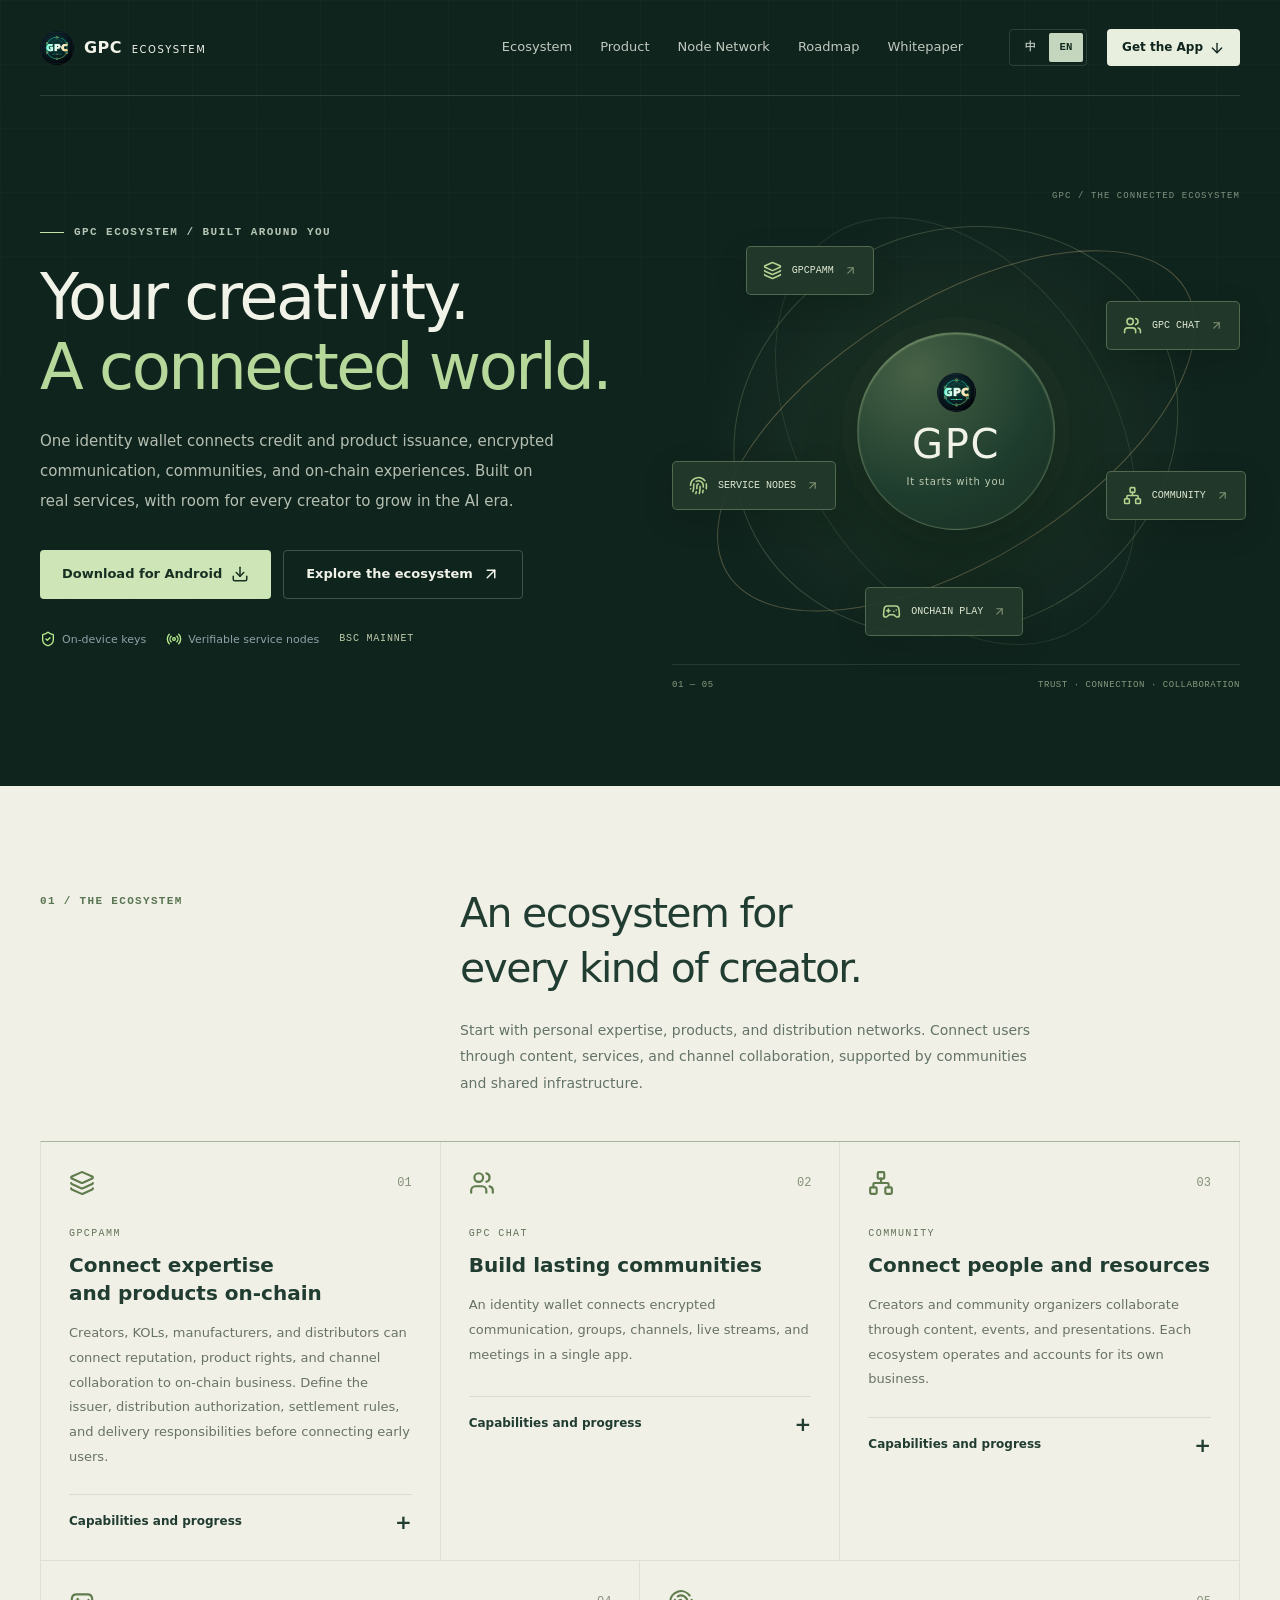
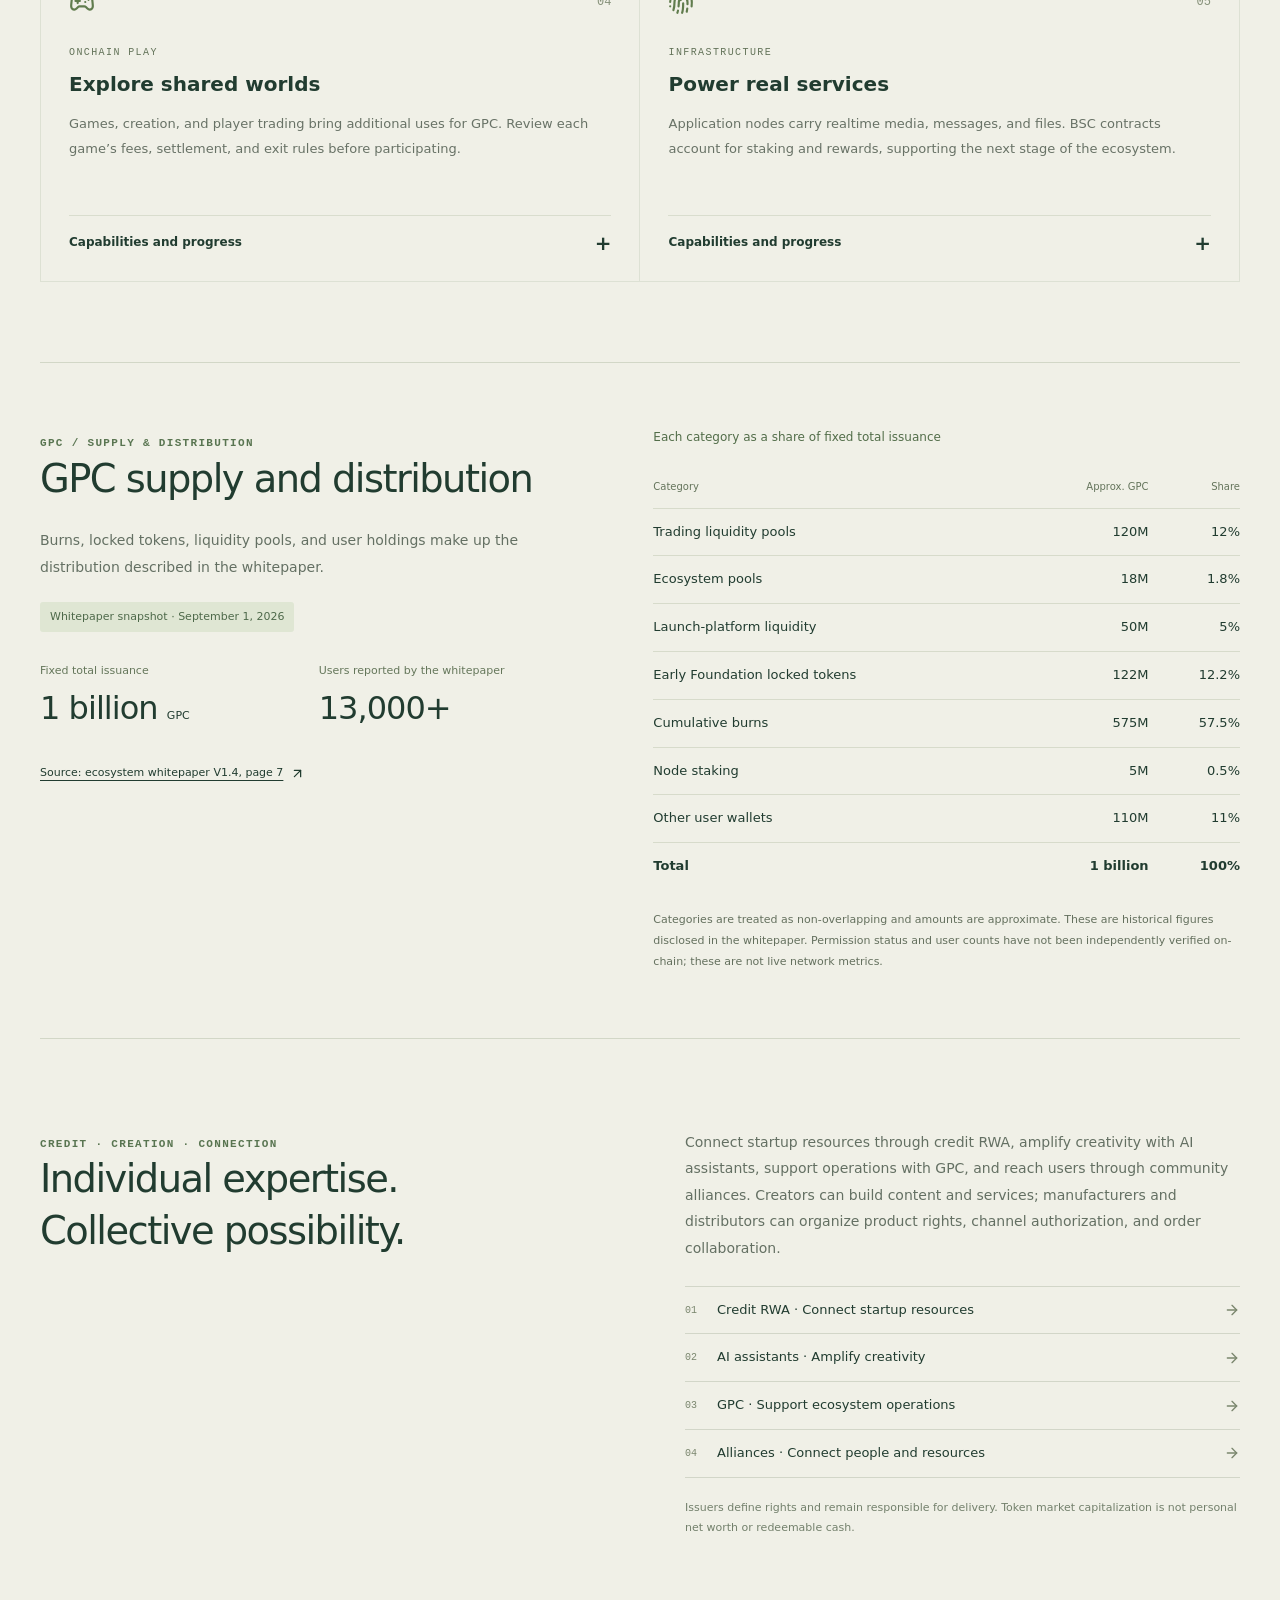
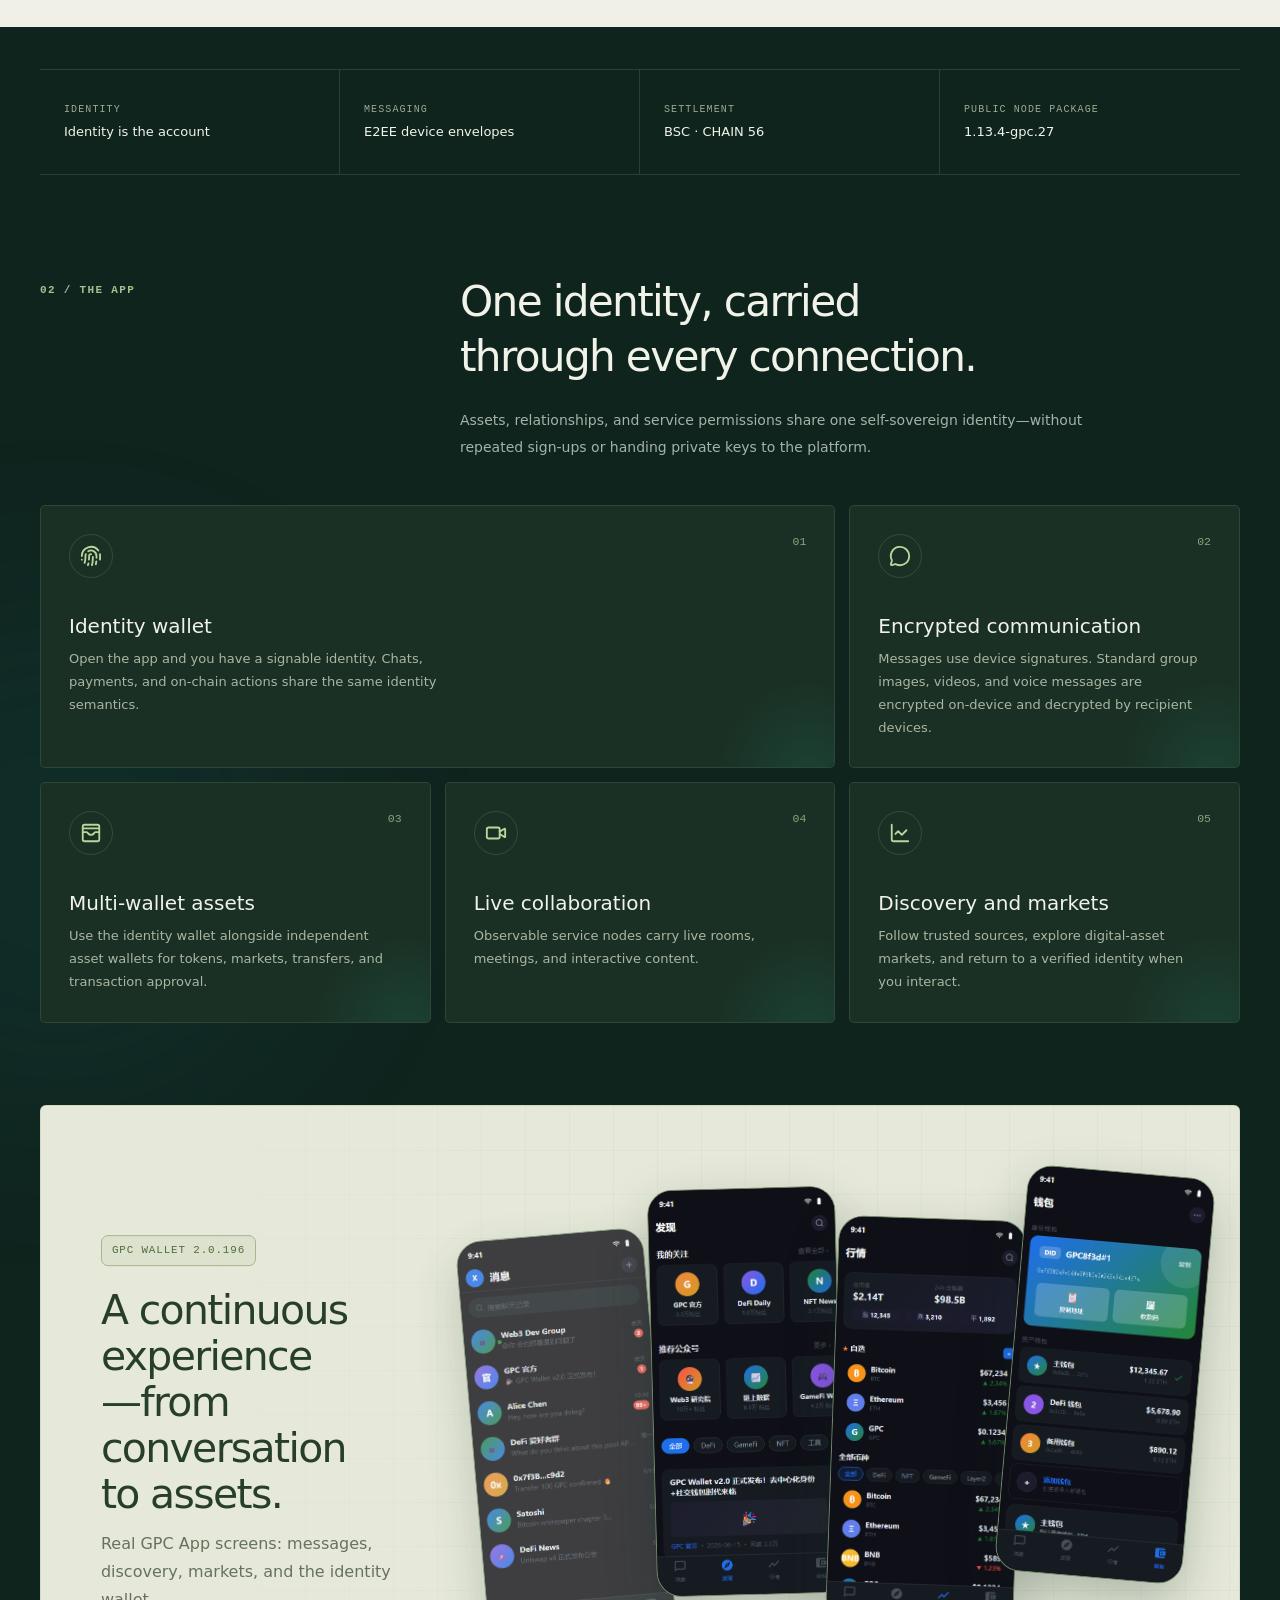
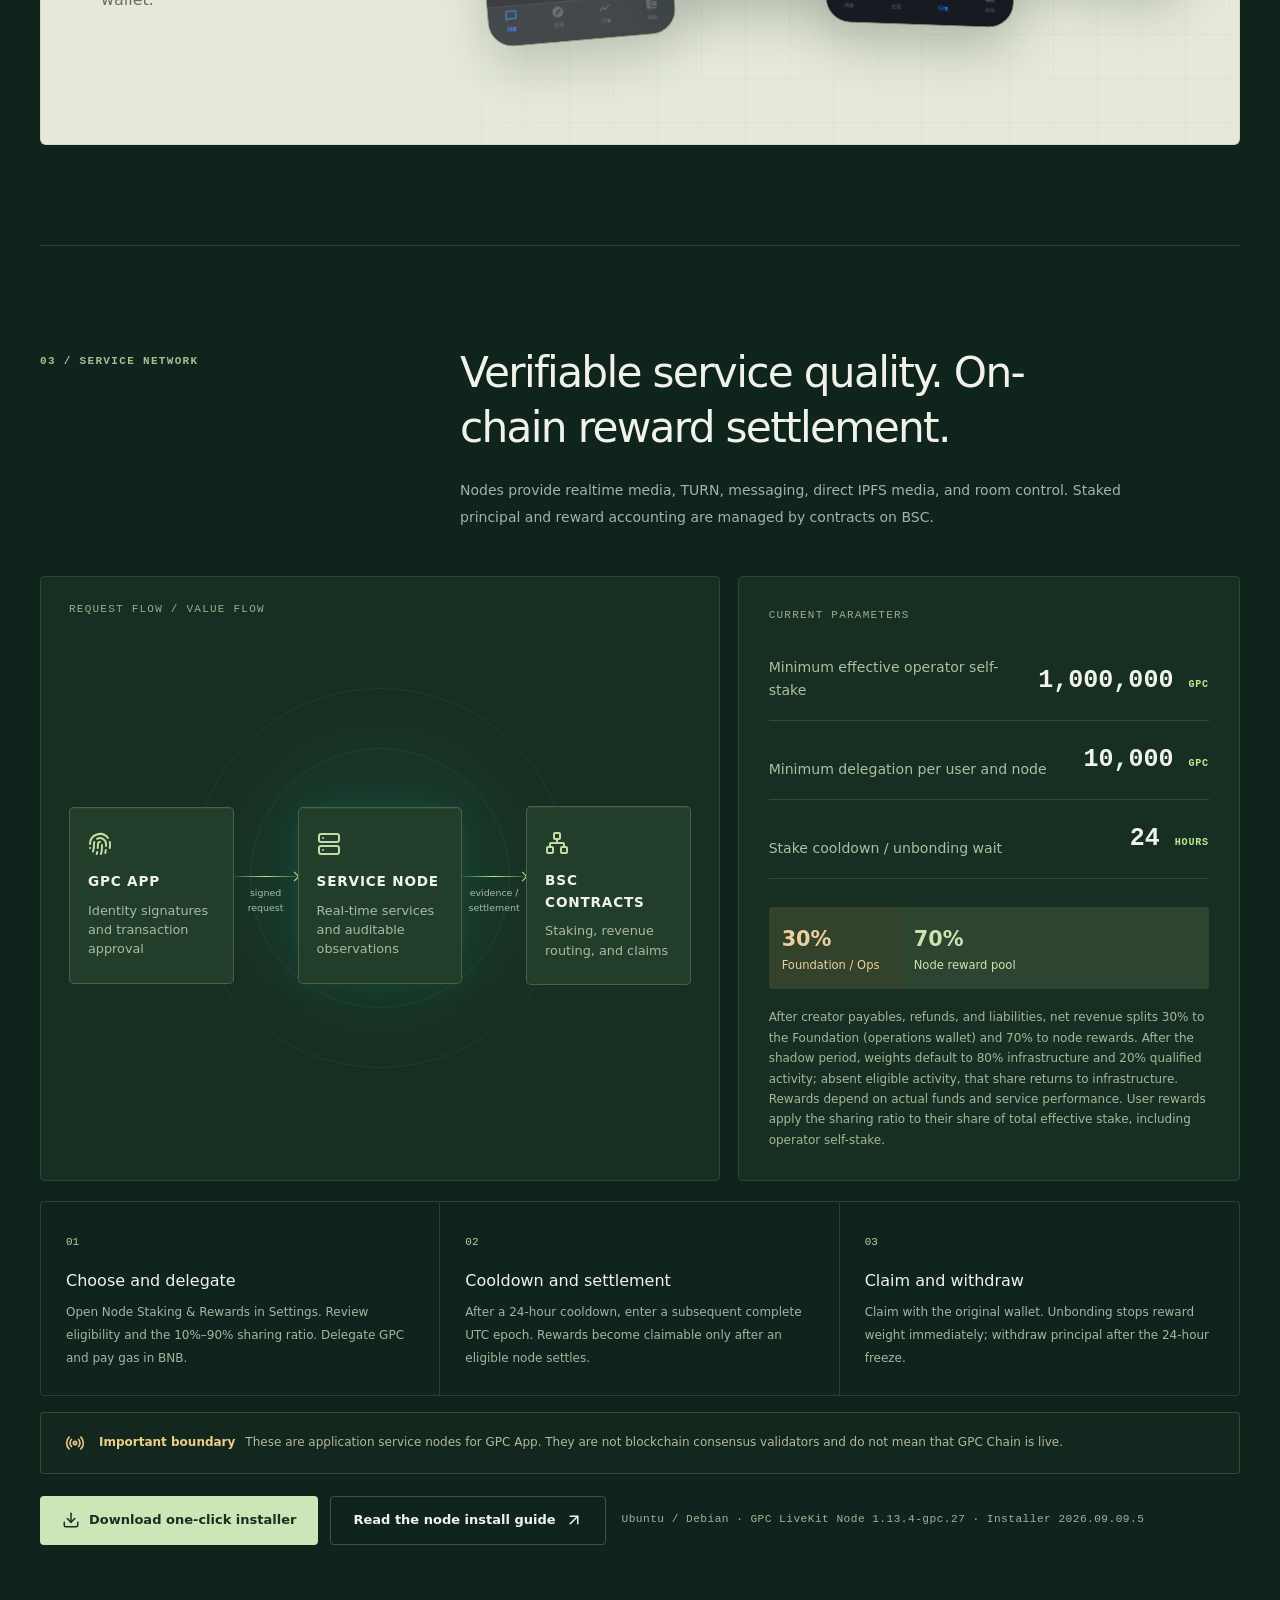
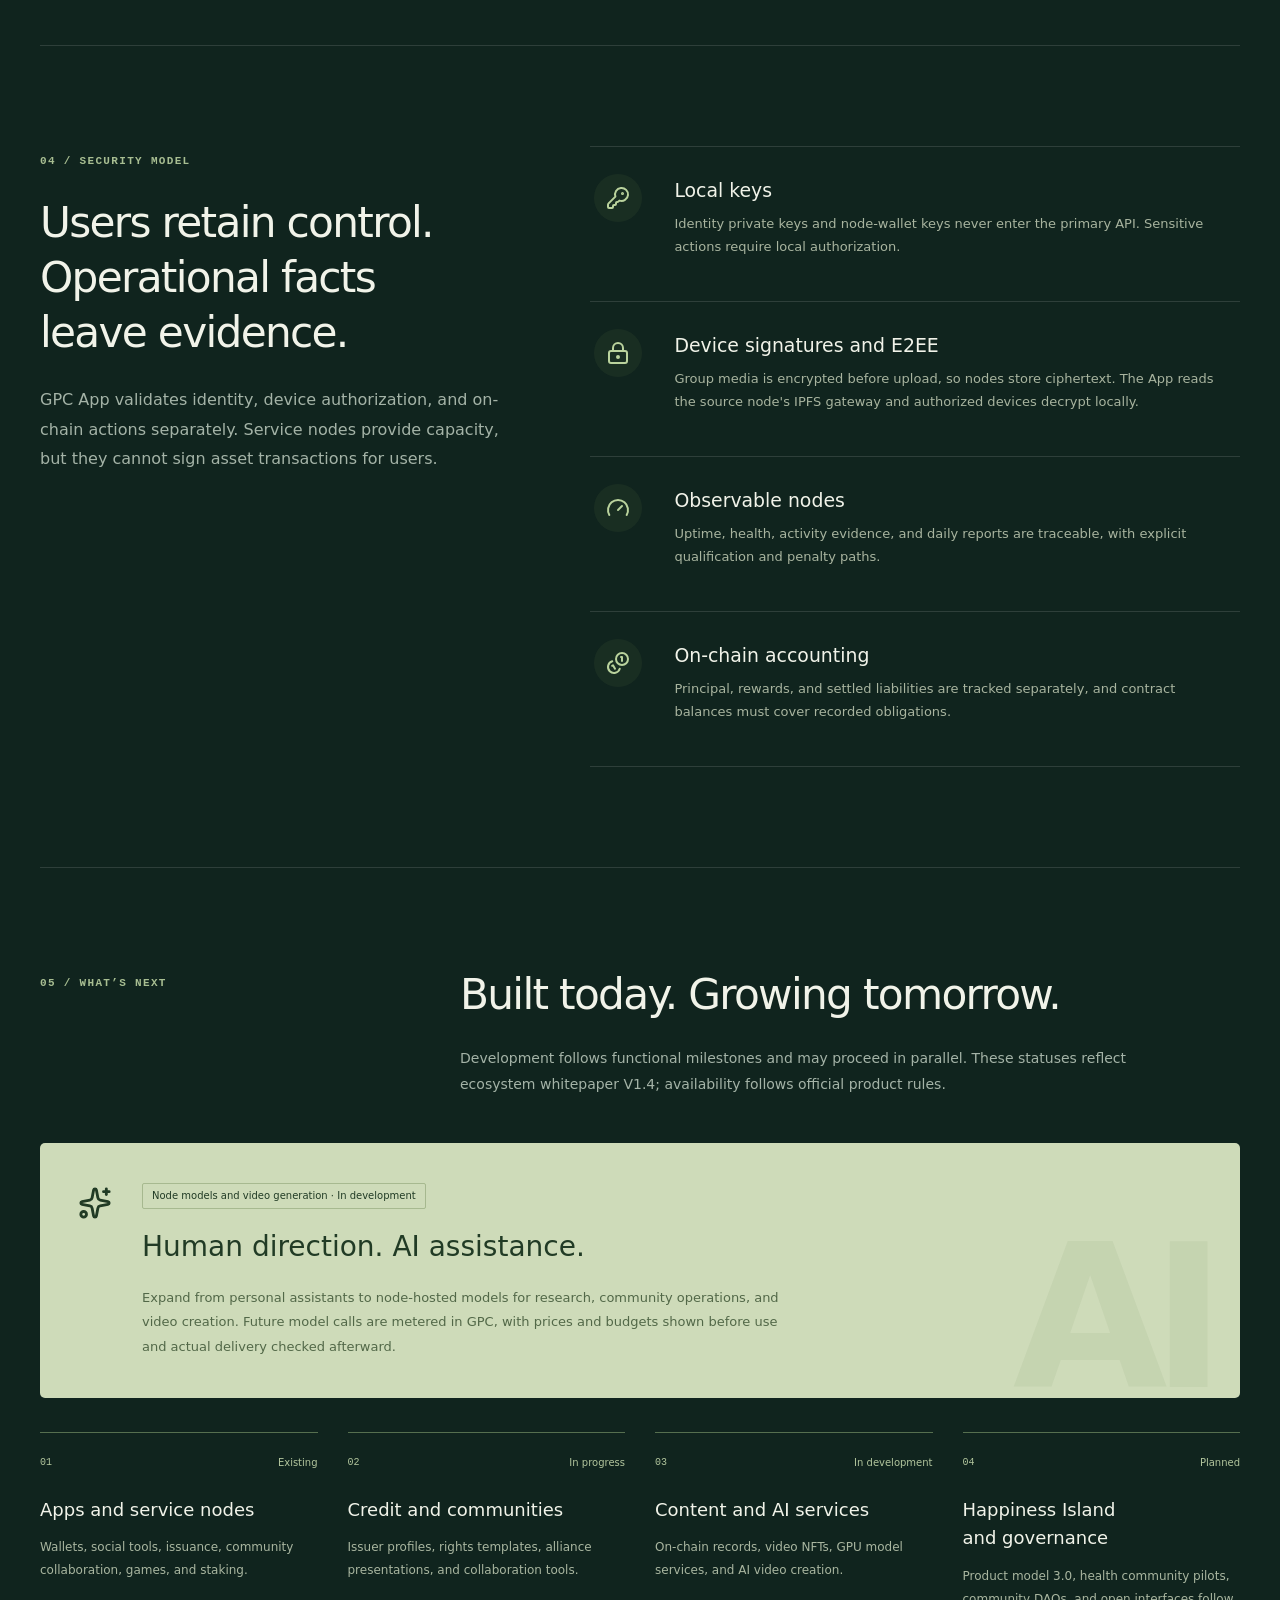
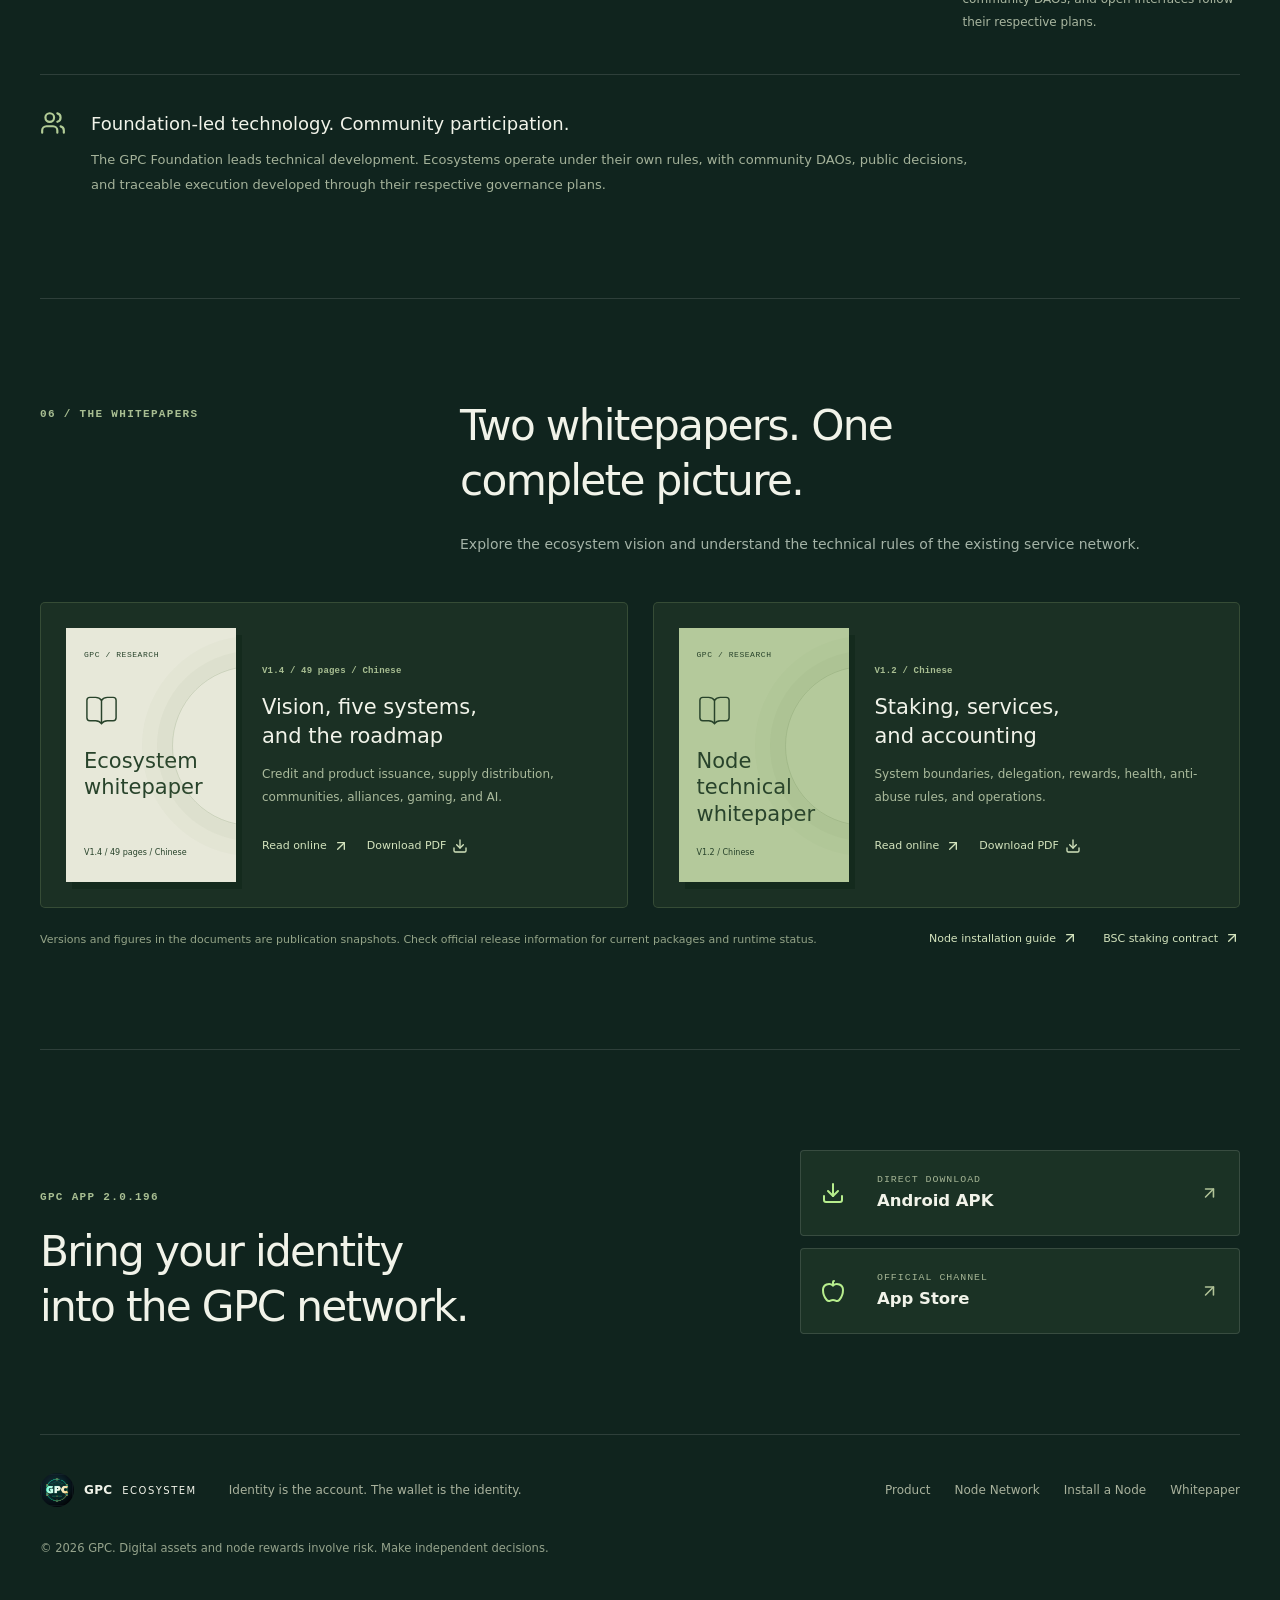
==== commit 3f44ce3b: "Publish GPC ecosystem website and revised v1.4 whitepaper" ====
--- a/index.html
+++ b/index.html
@@ -1,2 +1,4 @@
-<!DOCTYPE html><html lang="zh-CN"><head><meta charSet="utf-8"/><meta name="viewport" content="width=device-width, initial-scale=1"/><link rel="stylesheet" href="./_next/static/css/index.DmUOt3RS.css" data-rsc-css-href="./_next/static/css/index.DmUOt3RS.css" data-precedence="vite-rsc/importer-resources"/><link rel="modulepreload" fetchPriority="low" href="./_next/static/chunks/index-D0cd1HWx.js"/><script src="./_next/static/chunks/rolldown-runtime-C60lm6uB.js" type="module" async=""></script><script src="./_next/static/chunks/framework-D_rUT4EX.js" type="module" async=""></script><link rel="modulepreload" href="./_next/static/chunks/rolldown-runtime-C60lm6uB.js" crossorigin=""/><link rel="modulepreload" href="./_next/static/chunks/framework-D_rUT4EX.js" crossorigin=""/><link rel="modulepreload" href="./_next/static/chunks/layout-segment-context-DfF8BIWr.js" crossorigin=""/><link rel="modulepreload" href="./_next/static/chunks/gpc-home-7EVl4pNX.js" crossorigin=""/><link rel="modulepreload" href="./_next/static/chunks/toggle-group-cHK7bria.js" crossorigin=""/><title>GPC App｜身份、资产与服务网络 | Identity, Wallet &amp; Service Network</title><meta name="description" content="以去中心化身份为核心的钱包社交应用。A self-sovereign identity wallet connecting encrypted communication, digital assets, and verifiable service nodes."/><meta property="og:title" content="GPC App｜身份、资产与服务网络"/><meta property="og:description" content="以去中心化身份为核心的钱包社交应用，连接加密通信、数字资产与可验证服务节点。"/><meta property="og:url" content="https://www.gpcchat.com"/><meta property="og:site_name" content="GPC App"/><meta property="og:type" content="website"/><meta property="og:image" content="https://www.gpcchat.com/assets/gpc-icon.png"/><meta property="og:image:width" content="1024"/><meta property="og:image:height" content="1024"/><meta property="og:image:alt" content="GPC App"/><meta name="twitter:card" content="summary"/><meta name="twitter:title" content="GPC App｜Identity, Wallet &amp; Service Network"/><meta name="twitter:description" content="A self-sovereign identity wallet connecting encrypted communication, digital assets, and verifiable service nodes."/><meta name="twitter:image" content="https://www.gpcchat.com/assets/gpc-icon.png"/><link rel="canonical" href="https://www.gpcchat.com"/><link rel="icon" href="favicon.svg" type="image/svg+xml"/><link rel="alternate icon" href="favicon.ico" sizes="16x16 32x32 48x48 64x64"/><link rel="apple-touch-icon" href="apple-touch-icon.png" sizes="180x180"/><script>Object.assign(((self[Symbol.for("vinext.navigationRuntime")]??={bootstrap:{routeManifest:null},functions:{}}).bootstrap.rsc??={rsc:[]}),{params:{},nav:{"pathname":"/","searchParams":[]}})</script><link rel="modulepreload" href="./_next/static/chunks/index-D0cd1HWx.js" />
-</head><body><main><header class="site-header"><a class="brand" href="#top" aria-label="GPC App"><img src="assets/gpc-icon.png" alt=""/><span>GPC APP</span></a><nav aria-label="主导航"><a href="#product">产品</a><a href="#network">节点网络</a><a href="node-install/">安装节点</a><a href="#security">安全</a><a href="whitepaper/gpc-node-staking-whitepaper-v1.2.pdf">白皮书</a></nav><div class="header-actions"><div data-orientation="horizontal" role="group" data-slot="toggle-group" data-spacing="2" aria-label="切换网站语言" class="rounded-lg data-[size=sm]:rounded-[min(var(--radius-md),10px)] group/toggle-group flex w-fit flex-row items-center gap-[--spacing(var(--gap))] data-vertical:flex-col data-vertical:items-stretch language-toggle" style="--gap:2"><button type="button" data-pressed="" aria-disabled="false" tabindex="-1" aria-pressed="true" data-slot="toggle-group-item" data-variant="default" data-size="default" data-spacing="2" aria-label="中文" class="group-data-[spacing=0]/toggle-group:rounded-none group-data-[spacing=0]/toggle-group:px-2 group-data-[spacing=0]/toggle-group:has-data-[icon=inline-end]:pr-1.5 group-data-[spacing=0]/toggle-group:has-data-[icon=inline-start]:pl-1.5 group-data-horizontal/toggle-group:data-[spacing=0]:first:rounded-l-lg group-data-vertical/toggle-group:data-[spacing=0]:first:rounded-t-lg group-data-horizontal/toggle-group:data-[spacing=0]:last:rounded-r-lg group-data-vertical/toggle-group:data-[spacing=0]:last:rounded-b-lg shrink-0 focus:z-10 focus-visible:z-10 group-data-horizontal/toggle-group:data-[spacing=0]:data-[variant=outline]:border-l-0 group-data-vertical/toggle-group:data-[spacing=0]:data-[variant=outline]:border-t-0 group-data-horizontal/toggle-group:data-[spacing=0]:data-[variant=outline]:first:border-l group-data-vertical/toggle-group:data-[spacing=0]:data-[variant=outline]:first:border-t hover:text-foreground aria-pressed:bg-muted focus-visible:border-ring focus-visible:ring-ring/50 aria-invalid:ring-destructive/20 dark:aria-invalid:ring-destructive/40 aria-invalid:border-destructive data-[state=on]:bg-muted gap-1 rounded-lg text-sm font-medium transition-all [&amp;_svg:not([class*=&#x27;size-&#x27;])]:size-4 group/toggle inline-flex items-center justify-center whitespace-nowrap outline-none hover:bg-muted focus-visible:ring-[3px] disabled:pointer-events-none disabled:opacity-50 [&amp;_svg]:pointer-events-none [&amp;_svg]:shrink-0 bg-transparent h-8 min-w-8 px-2.5 has-data-[icon=inline-end]:pr-2 has-data-[icon=inline-start]:pl-2">中</button><button type="button" aria-disabled="false" tabindex="-1" aria-pressed="false" data-slot="toggle-group-item" data-variant="default" data-size="default" data-spacing="2" aria-label="English" class="group-data-[spacing=0]/toggle-group:rounded-none group-data-[spacing=0]/toggle-group:px-2 group-data-[spacing=0]/toggle-group:has-data-[icon=inline-end]:pr-1.5 group-data-[spacing=0]/toggle-group:has-data-[icon=inline-start]:pl-1.5 group-data-horizontal/toggle-group:data-[spacing=0]:first:rounded-l-lg group-data-vertical/toggle-group:data-[spacing=0]:first:rounded-t-lg group-data-horizontal/toggle-group:data-[spacing=0]:last:rounded-r-lg group-data-vertical/toggle-group:data-[spacing=0]:last:rounded-b-lg shrink-0 focus:z-10 focus-visible:z-10 group-data-horizontal/toggle-group:data-[spacing=0]:data-[variant=outline]:border-l-0 group-data-vertical/toggle-group:data-[spacing=0]:data-[variant=outline]:border-t-0 group-data-horizontal/toggle-group:data-[spacing=0]:data-[variant=outline]:first:border-l group-data-vertical/toggle-group:data-[spacing=0]:data-[variant=outline]:first:border-t hover:text-foreground aria-pressed:bg-muted focus-visible:border-ring focus-visible:ring-ring/50 aria-invalid:ring-destructive/20 dark:aria-invalid:ring-destructive/40 aria-invalid:border-destructive data-[state=on]:bg-muted gap-1 rounded-lg text-sm font-medium transition-all [&amp;_svg:not([class*=&#x27;size-&#x27;])]:size-4 group/toggle inline-flex items-center justify-center whitespace-nowrap outline-none hover:bg-muted focus-visible:ring-[3px] disabled:pointer-events-none disabled:opacity-50 [&amp;_svg]:pointer-events-none [&amp;_svg]:shrink-0 bg-transparent h-8 min-w-8 px-2.5 has-data-[icon=inline-end]:pr-2 has-data-[icon=inline-start]:pl-2">EN</button></div><a class="header-cta" href="https://download.gpcchat.com/gpc.apk">下载 App<!-- --> <svg xmlns="http://www.w3.org/2000/svg" width="16" height="16" viewBox="0 0 24 24" fill="none" stroke="currentColor" stroke-width="2" stroke-linecap="round" stroke-linejoin="round" class="lucide lucide-arrow-down" aria-hidden="true"><path d="M12 5v14"></path><path d="m19 12-7 7-7-7"></path></svg></a></div></header><section class="hero" id="top"><div class="hero-copy"><p class="eyebrow"><span></span> GPC APP · WALLET × IDENTITY × NETWORK</p><h1>一个身份，连接资产、沟通与服务网络。</h1><p class="hero-lead">GPC App 把自主身份钱包、加密社交、数字资产与可验证的服务节点放进同一个入口。私钥留在你的设备里，关键动作由你确认。</p><div class="hero-actions"><a class="button button-primary" href="https://download.gpcchat.com/gpc.apk">下载 Android 版<!-- --> <svg xmlns="http://www.w3.org/2000/svg" width="18" height="18" viewBox="0 0 24 24" fill="none" stroke="currentColor" stroke-width="2" stroke-linecap="round" stroke-linejoin="round" class="lucide lucide-download" aria-hidden="true"><path d="M12 15V3"></path><path d="M21 15v4a2 2 0 0 1-2 2H5a2 2 0 0 1-2-2v-4"></path><path d="m7 10 5 5 5-5"></path></svg></a><a class="button button-quiet" href="whitepaper/gpc-node-staking-whitepaper-v1.2.pdf" download=""><svg xmlns="http://www.w3.org/2000/svg" width="18" height="18" viewBox="0 0 24 24" fill="none" stroke="currentColor" stroke-width="2" stroke-linecap="round" stroke-linejoin="round" class="lucide lucide-download" aria-hidden="true"><path d="M12 15V3"></path><path d="M21 15v4a2 2 0 0 1-2 2H5a2 2 0 0 1-2-2v-4"></path><path d="m7 10 5 5 5-5"></path></svg> <!-- -->下载节点白皮书</a></div><div class="trust-row" aria-label="核心特性"><span><svg xmlns="http://www.w3.org/2000/svg" width="16" height="16" viewBox="0 0 24 24" fill="none" stroke="currentColor" stroke-width="2" stroke-linecap="round" stroke-linejoin="round" class="lucide lucide-shield-check" aria-hidden="true"><path d="M20 13c0 5-3.5 7.5-7.66 8.95a1 1 0 0 1-.67-.01C7.5 20.5 4 18 4 13V6a1 1 0 0 1 1-1c2 0 4.5-1.2 6.24-2.72a1.17 1.17 0 0 1 1.52 0C14.51 3.81 17 5 19 5a1 1 0 0 1 1 1z"></path><path d="m9 12 2 2 4-4"></path></svg> <!-- -->设备本地密钥</span><span><svg xmlns="http://www.w3.org/2000/svg" width="16" height="16" viewBox="0 0 24 24" fill="none" stroke="currentColor" stroke-width="2" stroke-linecap="round" stroke-linejoin="round" class="lucide lucide-radio" aria-hidden="true"><path d="M16.247 7.761a6 6 0 0 1 0 8.478"></path><path d="M19.075 4.933a10 10 0 0 1 0 14.134"></path><path d="M4.925 19.067a10 10 0 0 1 0-14.134"></path><path d="M7.753 16.239a6 6 0 0 1 0-8.478"></path><circle cx="12" cy="12" r="2"></circle></svg> <!-- -->可验证服务节点</span><span class="network-chip">BSC MAINNET</span></div></div><div class="hero-visual" aria-label="GPC App 产品界面"><div class="orbit orbit-one"></div><div class="orbit orbit-two"></div><div class="phone phone-back"><img src="assets/app-messages.png" alt="GPC App 消息列表界面"/></div><div class="phone phone-front"><img src="assets/app-wallet.png" alt="GPC App 身份钱包界面"/></div><div class="node-card"><div class="node-card-top"><span class="live-dot"></span><span>NODE / GPC-01</span><b>READY</b></div><div class="node-metric"><strong>99.2%</strong><span>24H 在线率</span></div><div class="node-line"><i style="width:99.2%"></i></div><div class="node-foot"><span>运营者自质押</span><b>1,000,000 GPC</b></div></div></div></section><section class="signal-strip" aria-label="产品运行基线"><div><span>IDENTITY</span><strong>身份即账号</strong></div><div><span>MESSAGING</span><strong>E2EE 设备信封</strong></div><div><span>SETTLEMENT</span><strong>BSC · CHAIN 56</strong></div><div><span>NODE RUNTIME</span><strong>1.13.4-gpc.22</strong></div></section><section class="section product-section" id="product" aria-labelledby="product-title"><div class="section-heading"><p class="section-kicker">01 / THE APP</p><div><h2 id="product-title">一个身份，贯穿每一次连接。</h2><p>资产、关系与服务权限由同一个自主身份衔接，减少重复注册，也不把私钥交给平台。</p></div></div><div class="feature-grid"><article class="feature-card feature-card-wide"><span class="feature-icon"><svg xmlns="http://www.w3.org/2000/svg" width="24" height="24" viewBox="0 0 24 24" fill="none" stroke="currentColor" stroke-width="2" stroke-linecap="round" stroke-linejoin="round" class="lucide lucide-fingerprint-pattern" aria-hidden="true"><path d="M12 10a2 2 0 0 0-2 2c0 1.02-.1 2.51-.26 4"></path><path d="M14 13.12c0 2.38 0 6.38-1 8.88"></path><path d="M17.29 21.02c.12-.6.43-2.3.5-3.02"></path><path d="M2 12a10 10 0 0 1 18-6"></path><path d="M2 16h.01"></path><path d="M21.8 16c.2-2 .131-5.354 0-6"></path><path d="M5 19.5C5.5 18 6 15 6 12a6 6 0 0 1 .34-2"></path><path d="M8.65 22c.21-.66.45-1.32.57-2"></path><path d="M9 6.8a6 6 0 0 1 9 5.2v2"></path></svg></span><p class="feature-index">01</p><h3>身份钱包</h3><p>打开 App 即拥有可签名的身份入口。聊天、收付和链上操作使用一致的身份语义。</p></article><article class="feature-card"><span class="feature-icon"><svg xmlns="http://www.w3.org/2000/svg" width="24" height="24" viewBox="0 0 24 24" fill="none" stroke="currentColor" stroke-width="2" stroke-linecap="round" stroke-linejoin="round" class="lucide lucide-message-circle" aria-hidden="true"><path d="M2.992 16.342a2 2 0 0 1 .094 1.167l-1.065 3.29a1 1 0 0 0 1.236 1.168l3.413-.998a2 2 0 0 1 1.099.092 10 10 0 1 0-4.777-4.719"></path></svg></span><p class="feature-index">02</p><h3>加密沟通</h3><p>私聊、群聊与公众号消息使用设备签名，并支持端到端加密。</p></article><article class="feature-card"><span class="feature-icon"><svg xmlns="http://www.w3.org/2000/svg" width="24" height="24" viewBox="0 0 24 24" fill="none" stroke="currentColor" stroke-width="2" stroke-linecap="round" stroke-linejoin="round" class="lucide lucide-wallet-cards" aria-hidden="true"><path d="M3 11h3.75a2 2 0 0 1 1.6.8l.45.6a4 4 0 0 0 6.4 0l.45-.6a2 2 0 0 1 1.6-.8H21"></path><path d="M3 7h18"></path><rect x="3" y="3" width="18" height="18" rx="2"></rect></svg></span><p class="feature-index">03</p><h3>多钱包资产</h3><p>身份钱包与独立资产钱包并存，覆盖收发 Token、行情与交易确认。</p></article><article class="feature-card"><span class="feature-icon"><svg xmlns="http://www.w3.org/2000/svg" width="24" height="24" viewBox="0 0 24 24" fill="none" stroke="currentColor" stroke-width="2" stroke-linecap="round" stroke-linejoin="round" class="lucide lucide-video" aria-hidden="true"><path d="m16 13 5.223 3.482a.5.5 0 0 0 .777-.416V7.87a.5.5 0 0 0-.752-.432L16 10.5"></path><rect x="2" y="6" width="14" height="12" rx="2"></rect></svg></span><p class="feature-index">04</p><h3>实时协作</h3><p>直播、会议与互动内容由可观测的服务节点承载。</p></article><article class="feature-card"><span class="feature-icon"><svg xmlns="http://www.w3.org/2000/svg" width="24" height="24" viewBox="0 0 24 24" fill="none" stroke="currentColor" stroke-width="2" stroke-linecap="round" stroke-linejoin="round" class="lucide lucide-chart-line" aria-hidden="true"><path d="M3 3v16a2 2 0 0 0 2 2h16"></path><path d="m19 9-5 5-4-4-3 3"></path></svg></span><p class="feature-index">05</p><h3>发现与行情</h3><p>在同一产品里关注信息源、浏览数字资产市场，再回到可信身份完成互动。</p></article></div><div class="product-stage" aria-label="GPC App 主要界面预览"><div class="stage-copy"><span class="stage-chip">GPC WALLET 2.0.195</span><h3>从对话到资产，体验保持连贯。</h3><p>真实 App 界面展示：消息、发现、行情和身份钱包。</p></div><div class="screen screen-one"><img src="assets/app-messages.png" alt="消息界面"/></div><div class="screen screen-two"><img src="assets/app-discover.png" alt="发现界面"/></div><div class="screen screen-three"><img src="assets/app-market.png" alt="行情界面"/></div><div class="screen screen-four"><img src="assets/app-wallet.png" alt="钱包界面"/></div></div></section><section class="section network-section" id="network" aria-labelledby="network-title"><div class="section-heading"><p class="section-kicker">02 / SERVICE NETWORK</p><div><h2 id="network-title">服务质量可验证，收益在链上结算。</h2><p>节点承担音视频、TURN、消息、静态媒体与房间控制服务；质押本金和奖励会计由 BSC 合约管理。</p></div></div><div class="network-grid"><div class="network-map"><div class="map-label">请求流 / 价值流</div><div class="map-node app-node"><svg xmlns="http://www.w3.org/2000/svg" width="24" height="24" viewBox="0 0 24 24" fill="none" stroke="currentColor" stroke-width="2" stroke-linecap="round" stroke-linejoin="round" class="lucide lucide-fingerprint-pattern" aria-hidden="true"><path d="M12 10a2 2 0 0 0-2 2c0 1.02-.1 2.51-.26 4"></path><path d="M14 13.12c0 2.38 0 6.38-1 8.88"></path><path d="M17.29 21.02c.12-.6.43-2.3.5-3.02"></path><path d="M2 12a10 10 0 0 1 18-6"></path><path d="M2 16h.01"></path><path d="M21.8 16c.2-2 .131-5.354 0-6"></path><path d="M5 19.5C5.5 18 6 15 6 12a6 6 0 0 1 .34-2"></path><path d="M8.65 22c.21-.66.45-1.32.57-2"></path><path d="M9 6.8a6 6 0 0 1 9 5.2v2"></path></svg><span>GPC APP</span><small>身份签名与交易确认</small></div><div class="map-link map-link-one"><i></i><span>签名请求</span></div><div class="map-node service-node"><svg xmlns="http://www.w3.org/2000/svg" width="24" height="24" viewBox="0 0 24 24" fill="none" stroke="currentColor" stroke-width="2" stroke-linecap="round" stroke-linejoin="round" class="lucide lucide-server" aria-hidden="true"><rect width="20" height="8" x="2" y="2" rx="2" ry="2"></rect><rect width="20" height="8" x="2" y="14" rx="2" ry="2"></rect><line x1="6" x2="6.01" y1="6" y2="6"></line><line x1="6" x2="6.01" y1="18" y2="18"></line></svg><span>服务节点</span><small>实时服务与可审计观测</small></div><div class="map-link map-link-two"><i></i><span>证据 / 日结</span></div><div class="map-node chain-node"><svg xmlns="http://www.w3.org/2000/svg" width="24" height="24" viewBox="0 0 24 24" fill="none" stroke="currentColor" stroke-width="2" stroke-linecap="round" stroke-linejoin="round" class="lucide lucide-network" aria-hidden="true"><rect x="16" y="16" width="6" height="6" rx="1"></rect><rect x="2" y="16" width="6" height="6" rx="1"></rect><rect x="9" y="2" width="6" height="6" rx="1"></rect><path d="M5 16v-3a1 1 0 0 1 1-1h12a1 1 0 0 1 1 1v3"></path><path d="M12 12V8"></path></svg><span>BSC 合约</span><small>质押、分账与领取</small></div><div class="map-pulse pulse-a"></div><div class="map-pulse pulse-b"></div></div><div class="economy-panel"><p class="panel-label">当前参数</p><div class="parameter"><span>运营者最低有效自质押</span><strong>1,000,000<!-- --> <em>GPC</em></strong></div><div class="parameter"><span>用户单节点最低委托</span><strong>10,000<!-- --> <em>GPC</em></strong></div><div class="parameter"><span>质押冷却 / 解押等待</span><strong>24<!-- --> <em>HOURS</em></strong></div><div class="split-bar" aria-label="平台净收入分配：30%运营，70%节点奖励池"><div class="split-ops"><span>30%</span><small>运营</small></div><div class="split-node"><span>70%</span><small>节点奖励池</small></div></div><p class="parameter-note">影子期后，节点奖励权重按 80% 基础设施表现与 20% 奖励活跃度组合。</p></div></div><div class="boundary-note"><svg xmlns="http://www.w3.org/2000/svg" width="20" height="20" viewBox="0 0 24 24" fill="none" stroke="currentColor" stroke-width="2" stroke-linecap="round" stroke-linejoin="round" class="lucide lucide-radio" aria-hidden="true"><path d="M16.247 7.761a6 6 0 0 1 0 8.478"></path><path d="M19.075 4.933a10 10 0 0 1 0 14.134"></path><path d="M4.925 19.067a10 10 0 0 1 0-14.134"></path><path d="M7.753 16.239a6 6 0 0 1 0-8.478"></path><circle cx="12" cy="12" r="2"></circle></svg><p><strong>边界说明</strong>当前节点是 GPC App 的服务基础设施，不是区块链共识验证节点，也不代表 GPC Chain 已上线。</p></div><div class="network-actions"><a class="button button-primary" href="https://api.gpcchat.com/releases/livekit-node/install-gpc-node.sh"><svg xmlns="http://www.w3.org/2000/svg" width="18" height="18" viewBox="0 0 24 24" fill="none" stroke="currentColor" stroke-width="2" stroke-linecap="round" stroke-linejoin="round" class="lucide lucide-download" aria-hidden="true"><path d="M12 15V3"></path><path d="M21 15v4a2 2 0 0 1-2 2H5a2 2 0 0 1-2-2v-4"></path><path d="m7 10 5 5 5-5"></path></svg> <!-- -->下载一键安装脚本</a><a class="button button-quiet" href="node-install/">查看节点安装指南<!-- --> <svg xmlns="http://www.w3.org/2000/svg" width="18" height="18" viewBox="0 0 24 24" fill="none" stroke="currentColor" stroke-width="2" stroke-linecap="round" stroke-linejoin="round" class="lucide lucide-arrow-up-right" aria-hidden="true"><path d="M7 7h10v10"></path><path d="M7 17 17 7"></path></svg></a><span>Ubuntu / Debian · GPC LiveKit Node 1.13.4-gpc.22 · Installer 2026.09.06.3</span></div></section><section class="section security-section" id="security" aria-labelledby="security-title"><div class="security-intro"><p class="section-kicker">03 / SECURITY MODEL</p><h2 id="security-title">控制权留在用户手里，运行事实留下证据。</h2><p>GPC App 将身份、设备与链上操作拆分校验。服务节点提供能力，但不能替用户签署资产交易。</p></div><div class="security-list"><article><span><svg xmlns="http://www.w3.org/2000/svg" width="24" height="24" viewBox="0 0 24 24" fill="none" stroke="currentColor" stroke-width="2" stroke-linecap="round" stroke-linejoin="round" class="lucide lucide-key-round" aria-hidden="true"><path d="M2.586 17.414A2 2 0 0 0 2 18.828V21a1 1 0 0 0 1 1h3a1 1 0 0 0 1-1v-1a1 1 0 0 1 1-1h1a1 1 0 0 0 1-1v-1a1 1 0 0 1 1-1h.172a2 2 0 0 0 1.414-.586l.814-.814a6.5 6.5 0 1 0-4-4z"></path><circle cx="16.5" cy="7.5" r=".5" fill="currentColor"></circle></svg></span><div><h3>本地密钥</h3><p>身份私钥和节点钱包私钥不进入主 API；敏感操作要求本地授权。</p></div></article><article><span><svg xmlns="http://www.w3.org/2000/svg" width="24" height="24" viewBox="0 0 24 24" fill="none" stroke="currentColor" stroke-width="2" stroke-linecap="round" stroke-linejoin="round" class="lucide lucide-lock-keyhole" aria-hidden="true"><circle cx="12" cy="16" r="1"></circle><rect x="3" y="10" width="18" height="12" rx="2"></rect><path d="M7 10V7a5 5 0 0 1 10 0v3"></path></svg></span><div><h3>设备签名与 E2EE</h3><p>设备密钥签署请求和消息，私密内容面向授权设备加密。</p></div></article><article><span><svg xmlns="http://www.w3.org/2000/svg" width="24" height="24" viewBox="0 0 24 24" fill="none" stroke="currentColor" stroke-width="2" stroke-linecap="round" stroke-linejoin="round" class="lucide lucide-gauge" aria-hidden="true"><path d="m12 14 4-4"></path><path d="M3.34 19a10 10 0 1 1 17.32 0"></path></svg></span><div><h3>可观测节点</h3><p>在线率、健康度、活动证据与日结报告可追踪，异常进入明确的资格和处罚流程。</p></div></article><article><span><svg xmlns="http://www.w3.org/2000/svg" width="24" height="24" viewBox="0 0 24 24" fill="none" stroke="currentColor" stroke-width="2" stroke-linecap="round" stroke-linejoin="round" class="lucide lucide-coins" aria-hidden="true"><path d="M13.744 17.736a6 6 0 1 1-7.48-7.48"></path><path d="M15 6h1v4"></path><path d="m6.134 14.768.866-.5 2 3.464"></path><circle cx="16" cy="8" r="6"></circle></svg></span><div><h3>链上会计</h3><p>本金、奖励与已结算负债分账记录，合约余额必须覆盖记账责任。</p></div></article></div></section><section class="section whitepaper-section" aria-labelledby="whitepaper-title"><div class="whitepaper-mark"><img src="assets/gpc-icon.png" alt="GPC App Logo"/><span>WHITEPAPER / V1.2</span></div><div class="whitepaper-copy"><p class="section-kicker">V1.2 · 2026.09.06</p><h2 id="whitepaper-title">读懂 GPC 节点质押与服务网络。</h2><p>完整说明系统边界、质押委托、收益分配、健康度、反作弊、合约不变量与节点运维。</p><div class="whitepaper-actions"><a class="button button-primary" href="whitepaper/gpc-node-staking-whitepaper-v1.2.pdf" download=""><svg xmlns="http://www.w3.org/2000/svg" width="18" height="18" viewBox="0 0 24 24" fill="none" stroke="currentColor" stroke-width="2" stroke-linecap="round" stroke-linejoin="round" class="lucide lucide-download" aria-hidden="true"><path d="M12 15V3"></path><path d="M21 15v4a2 2 0 0 1-2 2H5a2 2 0 0 1-2-2v-4"></path><path d="m7 10 5 5 5-5"></path></svg> <!-- -->下载 PDF</a><a class="text-link" href="https://bscscan.com/address/0xaFEF63883BE5A7db0Ba33BeB6eA514ad1204FAFC" target="_blank" rel="noreferrer">查看质押合约<!-- --> <svg xmlns="http://www.w3.org/2000/svg" width="16" height="16" viewBox="0 0 24 24" fill="none" stroke="currentColor" stroke-width="2" stroke-linecap="round" stroke-linejoin="round" class="lucide lucide-arrow-up-right" aria-hidden="true"><path d="M7 7h10v10"></path><path d="M7 17 17 7"></path></svg></a></div></div></section><section class="section download-section" aria-labelledby="download-title"><div><p class="section-kicker">GPC APP 2.0.195</p><h2 id="download-title">带上你的身份，进入 GPC 网络。</h2></div><div class="download-actions"><a class="download-card" href="https://download.gpcchat.com/gpc.apk"><svg xmlns="http://www.w3.org/2000/svg" width="24" height="24" viewBox="0 0 24 24" fill="none" stroke="currentColor" stroke-width="2" stroke-linecap="round" stroke-linejoin="round" class="lucide lucide-download" aria-hidden="true"><path d="M12 15V3"></path><path d="M21 15v4a2 2 0 0 1-2 2H5a2 2 0 0 1-2-2v-4"></path><path d="m7 10 5 5 5-5"></path></svg><span><small>直接下载</small><strong>Android APK</strong></span><svg xmlns="http://www.w3.org/2000/svg" width="24" height="24" viewBox="0 0 24 24" fill="none" stroke="currentColor" stroke-width="2" stroke-linecap="round" stroke-linejoin="round" class="lucide lucide-arrow-up-right download-arrow" aria-hidden="true"><path d="M7 7h10v10"></path><path d="M7 17 17 7"></path></svg></a><a class="download-card" href="https://apps.apple.com/app/id6795068109"><svg xmlns="http://www.w3.org/2000/svg" width="24" height="24" viewBox="0 0 24 24" fill="none" stroke="currentColor" stroke-width="2" stroke-linecap="round" stroke-linejoin="round" class="lucide lucide-apple" aria-hidden="true"><path d="M12 6.528V3a1 1 0 0 1 1-1h0"></path><path d="M18.237 21A15 15 0 0 0 22 11a6 6 0 0 0-10-4.472A6 6 0 0 0 2 11a15.1 15.1 0 0 0 3.763 10 3 3 0 0 0 3.648.648 5.5 5.5 0 0 1 5.178 0A3 3 0 0 0 18.237 21"></path></svg><span><small>官方渠道</small><strong>App Store</strong></span><svg xmlns="http://www.w3.org/2000/svg" width="24" height="24" viewBox="0 0 24 24" fill="none" stroke="currentColor" stroke-width="2" stroke-linecap="round" stroke-linejoin="round" class="lucide lucide-arrow-up-right download-arrow" aria-hidden="true"><path d="M7 7h10v10"></path><path d="M7 17 17 7"></path></svg></a></div></section><footer><div class="brand footer-brand"><img src="assets/gpc-icon.png" alt=""/><span>GPC APP</span></div><p>身份即账号，钱包即身份。</p><div class="footer-links"><a href="#product">产品</a><a href="#network">节点网络</a><a href="node-install/">安装节点</a><a href="whitepaper/gpc-node-staking-whitepaper-v1.2.pdf">白皮书</a></div><small>© 2026 GPC. 数字资产与节点收益存在风险，请独立判断。</small></footer></main><script type="module" src="./_next/static/chunks/index-D0cd1HWx.js" id="_R_" async=""></script><script>((self[Symbol.for("vinext.navigationRuntime")]??={bootstrap:{routeManifest:null},functions:{}}).bootstrap.rsc??={rsc:[]}).rsc.push("0:{\"page:/\":\"$L1\",\"layout:/\":\"$L2\",\"route:/\":\"$L3\",\"__route\":\"route:/\",\"__interceptionContext\":null,\"__layoutIds\":[\"layout:/\"],\"__rootLayout\":\"/\",\"__bfcacheSegmentIdentities\":{\"layout:/\":\"[\\\"layout\\\",\\\"layout:/\\\",\\\"root-boundary:/\\\",\\\"\\\"]\",\"page:/\":\"[\\\"page\\\",\\\"page:/\\\",\\\"root-boundary:/\\\",\\\"\\\"]\"},\"__srcPage\":[\"page\"],\"__layoutFlags\":{\"layout:/\":\"s\"},\"__artifactCompatibility\":{\"schemaVersion\":1,\"graphVersion\":\"app-route-graph:1177fd80f83fa7b0\",\"deploymentVersion\":\"18956c31-84c5-47b2-bf1d-ab47f4fddfb2\",\"appElementsSchemaVersion\":1,\"rscPayloadSchemaVersion\":1,\"rootBoundaryId\":\"/\",\"renderEpoch\":null}}\n")</script><script>((self[Symbol.for("vinext.navigationRuntime")]??={bootstrap:{routeManifest:null},functions:{}}).bootstrap.rsc??={rsc:[]}).rsc.push("4:I[\"8c0f216c4604\",[],\"Children\",1]\n")</script><script>((self[Symbol.for("vinext.navigationRuntime")]??={bootstrap:{routeManifest:null},functions:{}}).bootstrap.rsc??={rsc:[]}).rsc.push("5:I[\"593f344dc510\",[],\"GlobalErrorBoundary\",1]\n")</script><script>((self[Symbol.for("vinext.navigationRuntime")]??={bootstrap:{routeManifest:null},functions:{}}).bootstrap.rsc??={rsc:[]}).rsc.push("6:I[\"0b874ad30386\",[],\"default\",1]\n")</script><script>((self[Symbol.for("vinext.navigationRuntime")]??={bootstrap:{routeManifest:null},functions:{}}).bootstrap.rsc??={rsc:[]}).rsc.push("7:I[\"593f344dc510\",[],\"ErrorBoundary\",1]\n")</script><script>((self[Symbol.for("vinext.navigationRuntime")]??={bootstrap:{routeManifest:null},functions:{}}).bootstrap.rsc??={rsc:[]}).rsc.push("8:I[\"15c18cfaeeff\",[],\"LayoutSegmentProvider\",1]\n")</script><script>((self[Symbol.for("vinext.navigationRuntime")]??={bootstrap:{routeManifest:null},functions:{}}).bootstrap.rsc??={rsc:[]}).rsc.push("9:I[\"8c0f216c4604\",[],\"Slot\",1]\n")</script><script>((self[Symbol.for("vinext.navigationRuntime")]??={bootstrap:{routeManifest:null},functions:{}}).bootstrap.rsc??={rsc:[]}).rsc.push("a:I[\"593f344dc510\",[],\"NotFoundBoundary\",1]\n")</script><script>((self[Symbol.for("vinext.navigationRuntime")]??={bootstrap:{routeManifest:null},functions:{}}).bootstrap.rsc??={rsc:[]}).rsc.push("b:I[\"9276801271d6\",[],\"AppRouterScrollTarget\",1]\n")</script><script>((self[Symbol.for("vinext.navigationRuntime")]??={bootstrap:{routeManifest:null},functions:{}}).bootstrap.rsc??={rsc:[]}).rsc.push("c:I[\"593f344dc510\",[],\"RedirectBoundary\",1]\n")</script><script>((self[Symbol.for("vinext.navigationRuntime")]??={bootstrap:{routeManifest:null},functions:{}}).bootstrap.rsc??={rsc:[]}).rsc.push(":HL[\"./_next/static/css/index.DmUOt3RS.css\",\"style\"     ]\n")</script><script>((self[Symbol.for("vinext.navigationRuntime")]??={bootstrap:{routeManifest:null},functions:{}}).bootstrap.rsc??={rsc:[]}).rsc.push("2:[[[\"$\",\"link\",\"css:./_next/static/css/index.DmUOt3RS.css\",{\"rel\":\"stylesheet\",\"precedence\":\"vite-rsc/importer-resources\",\"href\":\"./_next/static/css/index.DmUOt3RS.css\",\"data-rsc-css-href\":\"./_next/static/css/index.DmUOt3RS.css\"}],\"$undefined\"],[\"$\",\"html\",null,{\"lang\":\"zh-CN\",\"children\":[[\"$\",\"head\",null,{\"children\":[[\"$\",\"link\",null,{\"rel\":\"icon\",\"href\":\"favicon.svg\",\"type\":\"image/svg+xml\"}],[\"$\",\"link\",null,{\"rel\":\"alternate icon\",\"href\":\"favicon.ico\",\"sizes\":\"16x16 32x32 48x48 64x64\"}],[\"$\",\"link\",null,{\"rel\":\"apple-touch-icon\",\"href\":\"apple-touch-icon.png\",\"sizes\":\"180x180\"}]]}],[\"$\",\"body\",null,{\"children\":[\"$\",\"$L4\",null,{}]}]]}]]\n")</script><script>((self[Symbol.for("vinext.navigationRuntime")]??={bootstrap:{routeManifest:null},functions:{}}).bootstrap.rsc??={rsc:[]}).rsc.push("3:[[[\"$\",\"meta\",null,{\"charSet\":\"utf-8\"}],[[\"$\",\"title\",\"0\",{\"children\":\"GPC App｜身份、资产与服务网络 | Identity, Wallet \u0026 Service Network\"}],[\"$\",\"meta\",\"1\",{\"name\":\"description\",\"content\":\"以去中心化身份为核心的钱包社交应用。A self-sovereign identity wallet connecting encrypted communication, digital assets, and verifiable service nodes.\"}],[\"$\",\"meta\",\"2\",{\"property\":\"og:title\",\"content\":\"GPC App｜身份、资产与服务网络\"}],[\"$\",\"meta\",\"3\",{\"property\":\"og:description\",\"content\":\"以去中心化身份为核心的钱包社交应用，连接加密通信、数字资产与可验证服务节点。\"}],[\"$\",\"meta\",\"4\",{\"property\":\"og:url\",\"content\":\"https://www.gpcchat.com\"}],[\"$\",\"meta\",\"5\",{\"property\":\"og:site_name\",\"content\":\"GPC App\"}],[\"$\",\"meta\",\"6\",{\"property\":\"og:type\",\"content\":\"website\"}],[\"$\",\"meta\",\"7\",{\"property\":\"og:image\",\"content\":\"https://www.gpcchat.com/assets/gpc-icon.png\"}],[\"$\",\"meta\",\"8\",{\"property\":\"og:image:width\",\"content\":\"1024\"}],[\"$\",\"meta\",\"9\",{\"property\":\"og:image:height\",\"content\":\"1024\"}],[\"$\",\"meta\",\"10\",{\"property\":\"og:image:alt\",\"content\":\"GPC App\"}],[\"$\",\"meta\",\"11\",{\"name\":\"twitter:card\",\"content\":\"summary\"}],[\"$\",\"meta\",\"12\",{\"name\":\"twitter:title\",\"content\":\"GPC App｜Identity, Wallet \u0026 Service Network\"}],[\"$\",\"meta\",\"13\",{\"name\":\"twitter:description\",\"content\":\"A self-sovereign identity wallet connecting encrypted communication, digital assets, and verifiable service nodes.\"}],[\"$\",\"meta\",\"14\",{\"name\":\"twitter:image\",\"content\":\"https://www.gpcchat.com/assets/gpc-icon.png\"}],[\"$\",\"link\",\"15\",{\"rel\":\"canonical\",\"href\":\"https://www.gpcchat.com\"}]],[[\"$\",\"meta\",\"0\",{\"name\":\"viewport\",\"content\":\"width=device-width, initial-scale=1\"}]]],[\"$\",\"$L5\",null,{\"fallback\":\"$6\",\"children\":[\"$\",\"$L7\",null,{\"fallback\":\"$6\",\"children\":[\"$\",\"$L8\",null,{\"providerId\":\"layout:/\",\"segmentMap\":{\"children\":[]},\"children\":[\"$\",\"$L9\",null,{\"id\":\"layout:/\",\"parallelSlots\":\"$undefined\",\"children\":[\"$\",\"$La\",null,{\"resetKey\":\"\",\"fallback\":[[\"$\",\"title\",null,{\"children\":\"404: This page could not be found.\"}],[\"$\",\"div\",null,{\"style\":{\"fontFamily\":\"system-ui,\\\"Segoe UI\\\",Roboto,Helvetica,Arial,sans-serif,\\\"Apple Color Emoji\\\",\\\"Segoe UI Emoji\\\"\",\"height\":\"100vh\",\"textAlign\":\"center\",\"display\":\"flex\",\"flexDirection\":\"column\",\"alignItems\":\"center\",\"justifyContent\":\"center\"},\"children\":[\"$\",\"div\",null,{\"children\":[[\"$\",\"style\",null,{\"dangerouslySetInnerHTML\":{\"__html\":\"body{color:#000;background:#fff;margin:0}.next-error-h1{border-right:1px solid rgba(0,0,0,.3)}@media (prefers-color-scheme:dark){body{color:#fff;background:#000}.next-error-h1{border-right:1px solid rgba(255,255,255,.3)}}\"}}],[\"$\",\"h1\",null,{\"className\":\"next-error-h1\",\"style\":{\"display\":\"inline-block\",\"margin\":\"0 20px 0 0\",\"padding\":\"0 23px 0 0\",\"fontSize\":24,\"fontWeight\":500,\"verticalAlign\":\"top\",\"lineHeight\":\"49px\"},\"children\":404}],[\"$\",\"div\",null,{\"style\":{\"display\":\"inline-block\"},\"children\":[\"$\",\"h2\",null,{\"style\":{\"fontSize\":14,\"fontWeight\":400,\"lineHeight\":\"49px\",\"margin\":0},\"children\":\"This page could not be found.\"}]}]]}]}]],\"children\":[\"$\",\"$Lb\",null,{\"children\":[\"$\",\"$Lc\",null,{\"children\":[[\"$\",\"$L8\",null,{\"providerId\":\"page:/\",\"segmentMap\":{\"children\":[\"__PAGE__\"]},\"children\":[\"$\",\"$L9\",null,{\"id\":\"page:/\"}]}],null]}]}]}]}]}]}]}],null,null]\n")</script><script>((self[Symbol.for("vinext.navigationRuntime")]??={bootstrap:{routeManifest:null},functions:{}}).bootstrap.rsc??={rsc:[]}).rsc.push("d:I[\"db941795c6d2\",[],\"default\",1]\n")</script><script>((self[Symbol.for("vinext.navigationRuntime")]??={bootstrap:{routeManifest:null},functions:{}}).bootstrap.rsc??={rsc:[]}).rsc.push("1:[\"$\",\"$Ld\",null,{}]\n")</script><script>Object.assign(((self[Symbol.for("vinext.navigationRuntime")]??={bootstrap:{routeManifest:null},functions:{}}).bootstrap.rsc??={rsc:[]}),{"initialCacheKind":"static"});((self[Symbol.for("vinext.navigationRuntime")]??={bootstrap:{routeManifest:null},functions:{}}).bootstrap.rsc??={rsc:[]}).done=true</script></body></html>+<!DOCTYPE html><html lang="zh-CN"><head><meta charSet="utf-8"/><meta name="viewport" content="width=device-width, initial-scale=1"/><link rel="stylesheet" href="./_next/static/css/index.VMivyo7x.css" data-rsc-css-href="./_next/static/css/index.VMivyo7x.css" data-precedence="vite-rsc/importer-resources"/><link rel="modulepreload" fetchPriority="low" href="./_next/static/chunks/index-CwW-BETE.js"/><script src="./_next/static/chunks/rolldown-runtime-C60lm6uB.js" type="module" async=""></script><script src="./_next/static/chunks/framework-D_rUT4EX.js" type="module" async=""></script><link rel="modulepreload" href="./_next/static/chunks/rolldown-runtime-C60lm6uB.js" crossorigin=""/><link rel="modulepreload" href="./_next/static/chunks/framework-D_rUT4EX.js" crossorigin=""/><link rel="modulepreload" href="./_next/static/chunks/layout-segment-context-5_YSalkw.js" crossorigin=""/><link rel="modulepreload" href="./_next/static/chunks/gpc-home-BFc99iYs.js" crossorigin=""/><link rel="modulepreload" href="./_next/static/chunks/toggle-group-cHK7bria.js" crossorigin=""/><title>GPC 生态官网｜信用、社交、社区与服务网络 | GPC Ecosystem</title><meta name="description" content="GPC 生态连接信用发行、加密社交、社区联盟、链游与服务节点。探索 GPC App、节点质押、生态白皮书 V1.4 与节点技术白皮书 V1.2。"/><meta property="og:title" content="GPC 生态官网｜让每一份创造都有自己的生态"/><meta property="og:description" content="从身份钱包出发，探索信用发行、私域社交、社区联盟、链游、服务节点与 AI 发展路线。"/><meta property="og:url" content="https://www.gpcchat.com"/><meta property="og:site_name" content="GPC App"/><meta property="og:type" content="website"/><meta property="og:image" content="https://www.gpcchat.com/assets/gpc-icon.png"/><meta property="og:image:width" content="1024"/><meta property="og:image:height" content="1024"/><meta property="og:image:alt" content="GPC App"/><meta name="twitter:card" content="summary"/><meta name="twitter:title" content="GPC Ecosystem | Identity, Community &amp; Services"/><meta name="twitter:description" content="One identity wallet connects creators, communities, on-chain experiences, and verifiable service nodes. Explore the GPC ecosystem and its roadmap."/><meta name="twitter:image" content="https://www.gpcchat.com/assets/gpc-icon.png"/><link rel="canonical" href="https://www.gpcchat.com"/><link rel="icon" href="favicon.svg" type="image/svg+xml"/><link rel="alternate icon" href="favicon.ico" sizes="16x16 32x32 48x48 64x64"/><link rel="apple-touch-icon" href="apple-touch-icon.png" sizes="180x180"/><script>Object.assign(((self[Symbol.for("vinext.navigationRuntime")]??={bootstrap:{routeManifest:null},functions:{}}).bootstrap.rsc??={rsc:[]}),{params:{},nav:{"pathname":"/","searchParams":[]}})</script><link rel="modulepreload" href="./_next/static/chunks/index-CwW-BETE.js" />
+</head><body><main class="ecosystem-home"><a class="skip-link" href="#top">跳至正文</a><header class="site-header"><a class="brand" href="#top" aria-label="GPC App"><img src="assets/gpc-icon.png" alt=""/><span>GPC<span class="brand-sub"> ECOSYSTEM</span></span></a><nav id="main-navigation" class="" aria-label="主导航"><a href="#ecosystem">生态</a><a href="#product">产品</a><a href="#network">节点网络</a><a href="#roadmap">路线图</a><a href="#whitepapers">白皮书</a></nav><div class="header-actions"><div data-orientation="horizontal" role="group" data-slot="toggle-group" data-spacing="2" aria-label="切换网站语言" class="rounded-lg data-[size=sm]:rounded-[min(var(--radius-md),10px)] group/toggle-group flex w-fit flex-row items-center gap-[--spacing(var(--gap))] data-vertical:flex-col data-vertical:items-stretch language-toggle" style="--gap:2"><button type="button" data-pressed="" aria-disabled="false" tabindex="-1" aria-pressed="true" data-slot="toggle-group-item" data-variant="default" data-size="default" data-spacing="2" aria-label="中文" class="group-data-[spacing=0]/toggle-group:rounded-none group-data-[spacing=0]/toggle-group:px-2 group-data-[spacing=0]/toggle-group:has-data-[icon=inline-end]:pr-1.5 group-data-[spacing=0]/toggle-group:has-data-[icon=inline-start]:pl-1.5 group-data-horizontal/toggle-group:data-[spacing=0]:first:rounded-l-lg group-data-vertical/toggle-group:data-[spacing=0]:first:rounded-t-lg group-data-horizontal/toggle-group:data-[spacing=0]:last:rounded-r-lg group-data-vertical/toggle-group:data-[spacing=0]:last:rounded-b-lg shrink-0 focus:z-10 focus-visible:z-10 group-data-horizontal/toggle-group:data-[spacing=0]:data-[variant=outline]:border-l-0 group-data-vertical/toggle-group:data-[spacing=0]:data-[variant=outline]:border-t-0 group-data-horizontal/toggle-group:data-[spacing=0]:data-[variant=outline]:first:border-l group-data-vertical/toggle-group:data-[spacing=0]:data-[variant=outline]:first:border-t hover:text-foreground aria-pressed:bg-muted focus-visible:border-ring focus-visible:ring-ring/50 aria-invalid:ring-destructive/20 dark:aria-invalid:ring-destructive/40 aria-invalid:border-destructive data-[state=on]:bg-muted gap-1 rounded-lg text-sm font-medium transition-all [&amp;_svg:not([class*=&#x27;size-&#x27;])]:size-4 group/toggle inline-flex items-center justify-center whitespace-nowrap outline-none hover:bg-muted focus-visible:ring-[3px] disabled:pointer-events-none disabled:opacity-50 [&amp;_svg]:pointer-events-none [&amp;_svg]:shrink-0 bg-transparent h-8 min-w-8 px-2.5 has-data-[icon=inline-end]:pr-2 has-data-[icon=inline-start]:pl-2">中</button><button type="button" aria-disabled="false" tabindex="-1" aria-pressed="false" data-slot="toggle-group-item" data-variant="default" data-size="default" data-spacing="2" aria-label="English" class="group-data-[spacing=0]/toggle-group:rounded-none group-data-[spacing=0]/toggle-group:px-2 group-data-[spacing=0]/toggle-group:has-data-[icon=inline-end]:pr-1.5 group-data-[spacing=0]/toggle-group:has-data-[icon=inline-start]:pl-1.5 group-data-horizontal/toggle-group:data-[spacing=0]:first:rounded-l-lg group-data-vertical/toggle-group:data-[spacing=0]:first:rounded-t-lg group-data-horizontal/toggle-group:data-[spacing=0]:last:rounded-r-lg group-data-vertical/toggle-group:data-[spacing=0]:last:rounded-b-lg shrink-0 focus:z-10 focus-visible:z-10 group-data-horizontal/toggle-group:data-[spacing=0]:data-[variant=outline]:border-l-0 group-data-vertical/toggle-group:data-[spacing=0]:data-[variant=outline]:border-t-0 group-data-horizontal/toggle-group:data-[spacing=0]:data-[variant=outline]:first:border-l group-data-vertical/toggle-group:data-[spacing=0]:data-[variant=outline]:first:border-t hover:text-foreground aria-pressed:bg-muted focus-visible:border-ring focus-visible:ring-ring/50 aria-invalid:ring-destructive/20 dark:aria-invalid:ring-destructive/40 aria-invalid:border-destructive data-[state=on]:bg-muted gap-1 rounded-lg text-sm font-medium transition-all [&amp;_svg:not([class*=&#x27;size-&#x27;])]:size-4 group/toggle inline-flex items-center justify-center whitespace-nowrap outline-none hover:bg-muted focus-visible:ring-[3px] disabled:pointer-events-none disabled:opacity-50 [&amp;_svg]:pointer-events-none [&amp;_svg]:shrink-0 bg-transparent h-8 min-w-8 px-2.5 has-data-[icon=inline-end]:pr-2 has-data-[icon=inline-start]:pl-2">EN</button></div><button class="menu-toggle" aria-controls="main-navigation" aria-expanded="false" aria-label="展开或收起导航">☰</button><a class="header-cta" href="#download">下载 App<!-- --> <svg xmlns="http://www.w3.org/2000/svg" width="16" height="16" viewBox="0 0 24 24" fill="none" stroke="currentColor" stroke-width="2" stroke-linecap="round" stroke-linejoin="round" class="lucide lucide-arrow-down" aria-hidden="true"><path d="M12 5v14"></path><path d="m19 12-7 7-7-7"></path></svg></a></div></header><section class="hero" id="top"><div class="hero-copy"><p class="eyebrow"><span></span> GPC ECOSYSTEM / BUILT AROUND YOU</p><h1>信用连接你我，<br/><em>共创无限可能。</em></h1><p class="hero-lead">从一个身份钱包出发，连接信用与产品发行、加密社交、社区联盟与链游世界。以真实服务为基础，让每个人都能成为 AI 时代的超级个体。</p><div class="hero-actions"><a class="button button-primary" href="https://download.gpcchat.com/gpc.apk">下载 Android 版<!-- --> <svg xmlns="http://www.w3.org/2000/svg" width="18" height="18" viewBox="0 0 24 24" fill="none" stroke="currentColor" stroke-width="2" stroke-linecap="round" stroke-linejoin="round" class="lucide lucide-download" aria-hidden="true"><path d="M12 15V3"></path><path d="M21 15v4a2 2 0 0 1-2 2H5a2 2 0 0 1-2-2v-4"></path><path d="m7 10 5 5 5-5"></path></svg></a><a class="button button-quiet" href="#ecosystem">探索 GPC 生态<!-- --> <svg xmlns="http://www.w3.org/2000/svg" width="18" height="18" viewBox="0 0 24 24" fill="none" stroke="currentColor" stroke-width="2" stroke-linecap="round" stroke-linejoin="round" class="lucide lucide-arrow-up-right" aria-hidden="true"><path d="M7 7h10v10"></path><path d="M7 17 17 7"></path></svg></a></div><div class="trust-row" aria-label="核心特性"><span><svg xmlns="http://www.w3.org/2000/svg" width="16" height="16" viewBox="0 0 24 24" fill="none" stroke="currentColor" stroke-width="2" stroke-linecap="round" stroke-linejoin="round" class="lucide lucide-shield-check" aria-hidden="true"><path d="M20 13c0 5-3.5 7.5-7.66 8.95a1 1 0 0 1-.67-.01C7.5 20.5 4 18 4 13V6a1 1 0 0 1 1-1c2 0 4.5-1.2 6.24-2.72a1.17 1.17 0 0 1 1.52 0C14.51 3.81 17 5 19 5a1 1 0 0 1 1 1z"></path><path d="m9 12 2 2 4-4"></path></svg> <!-- -->设备本地密钥</span><span><svg xmlns="http://www.w3.org/2000/svg" width="16" height="16" viewBox="0 0 24 24" fill="none" stroke="currentColor" stroke-width="2" stroke-linecap="round" stroke-linejoin="round" class="lucide lucide-radio" aria-hidden="true"><path d="M16.247 7.761a6 6 0 0 1 0 8.478"></path><path d="M19.075 4.933a10 10 0 0 1 0 14.134"></path><path d="M4.925 19.067a10 10 0 0 1 0-14.134"></path><path d="M7.753 16.239a6 6 0 0 1 0-8.478"></path><circle cx="12" cy="12" r="2"></circle></svg> <!-- -->可验证服务节点</span><span class="network-chip">BSC MAINNET</span></div></div><div class="ecosystem-art" aria-label="身份连接五大生态体系示意"><div class="art-coordinate">GPC / THE CONNECTED ECOSYSTEM</div><div class="eco-orbit orbit-a"></div><div class="eco-orbit orbit-b"></div><div class="eco-orbit orbit-c"></div><div class="eco-core"><img src="assets/gpc-icon.png" alt=""/><strong>GPC</strong><span>每个人，都是起点</span></div><a href="#ecosystem-0" class="art-satellite satellite-0"><svg xmlns="http://www.w3.org/2000/svg" width="19" height="19" viewBox="0 0 24 24" fill="none" stroke="currentColor" stroke-width="2" stroke-linecap="round" stroke-linejoin="round" class="lucide lucide-layers" aria-hidden="true"><path d="M12.83 2.18a2 2 0 0 0-1.66 0L2.6 6.08a1 1 0 0 0 0 1.83l8.58 3.91a2 2 0 0 0 1.66 0l8.58-3.9a1 1 0 0 0 0-1.83z"></path><path d="M2 12a1 1 0 0 0 .58.91l8.6 3.91a2 2 0 0 0 1.65 0l8.58-3.9A1 1 0 0 0 22 12"></path><path d="M2 17a1 1 0 0 0 .58.91l8.6 3.91a2 2 0 0 0 1.65 0l8.58-3.9A1 1 0 0 0 22 17"></path></svg><span>GPCPAMM</span><svg xmlns="http://www.w3.org/2000/svg" width="13" height="13" viewBox="0 0 24 24" fill="none" stroke="currentColor" stroke-width="2" stroke-linecap="round" stroke-linejoin="round" class="lucide lucide-arrow-up-right" aria-hidden="true"><path d="M7 7h10v10"></path><path d="M7 17 17 7"></path></svg></a><a href="#ecosystem-1" class="art-satellite satellite-1"><svg xmlns="http://www.w3.org/2000/svg" width="19" height="19" viewBox="0 0 24 24" fill="none" stroke="currentColor" stroke-width="2" stroke-linecap="round" stroke-linejoin="round" class="lucide lucide-users" aria-hidden="true"><path d="M16 21v-2a4 4 0 0 0-4-4H6a4 4 0 0 0-4 4v2"></path><path d="M16 3.128a4 4 0 0 1 0 7.744"></path><path d="M22 21v-2a4 4 0 0 0-3-3.87"></path><circle cx="9" cy="7" r="4"></circle></svg><span>GPC CHAT</span><svg xmlns="http://www.w3.org/2000/svg" width="13" height="13" viewBox="0 0 24 24" fill="none" stroke="currentColor" stroke-width="2" stroke-linecap="round" stroke-linejoin="round" class="lucide lucide-arrow-up-right" aria-hidden="true"><path d="M7 7h10v10"></path><path d="M7 17 17 7"></path></svg></a><a href="#ecosystem-2" class="art-satellite satellite-2"><svg xmlns="http://www.w3.org/2000/svg" width="19" height="19" viewBox="0 0 24 24" fill="none" stroke="currentColor" stroke-width="2" stroke-linecap="round" stroke-linejoin="round" class="lucide lucide-network" aria-hidden="true"><rect x="16" y="16" width="6" height="6" rx="1"></rect><rect x="2" y="16" width="6" height="6" rx="1"></rect><rect x="9" y="2" width="6" height="6" rx="1"></rect><path d="M5 16v-3a1 1 0 0 1 1-1h12a1 1 0 0 1 1 1v3"></path><path d="M12 12V8"></path></svg><span>COMMUNITY</span><svg xmlns="http://www.w3.org/2000/svg" width="13" height="13" viewBox="0 0 24 24" fill="none" stroke="currentColor" stroke-width="2" stroke-linecap="round" stroke-linejoin="round" class="lucide lucide-arrow-up-right" aria-hidden="true"><path d="M7 7h10v10"></path><path d="M7 17 17 7"></path></svg></a><a href="#ecosystem-3" class="art-satellite satellite-3"><svg xmlns="http://www.w3.org/2000/svg" width="19" height="19" viewBox="0 0 24 24" fill="none" stroke="currentColor" stroke-width="2" stroke-linecap="round" stroke-linejoin="round" class="lucide lucide-gamepad2 lucide-gamepad-2" aria-hidden="true"><line x1="6" x2="10" y1="11" y2="11"></line><line x1="8" x2="8" y1="9" y2="13"></line><line x1="15" x2="15.01" y1="12" y2="12"></line><line x1="18" x2="18.01" y1="10" y2="10"></line><path d="M17.32 5H6.68a4 4 0 0 0-3.978 3.59c-.006.052-.01.101-.017.152C2.604 9.416 2 14.456 2 16a3 3 0 0 0 3 3c1 0 1.5-.5 2-1l1.414-1.414A2 2 0 0 1 9.828 16h4.344a2 2 0 0 1 1.414.586L17 18c.5.5 1 1 2 1a3 3 0 0 0 3-3c0-1.545-.604-6.584-.685-7.258-.007-.05-.011-.1-.017-.151A4 4 0 0 0 17.32 5z"></path></svg><span>ONCHAIN PLAY</span><svg xmlns="http://www.w3.org/2000/svg" width="13" height="13" viewBox="0 0 24 24" fill="none" stroke="currentColor" stroke-width="2" stroke-linecap="round" stroke-linejoin="round" class="lucide lucide-arrow-up-right" aria-hidden="true"><path d="M7 7h10v10"></path><path d="M7 17 17 7"></path></svg></a><a href="#ecosystem-4" class="art-satellite satellite-4"><svg xmlns="http://www.w3.org/2000/svg" width="19" height="19" viewBox="0 0 24 24" fill="none" stroke="currentColor" stroke-width="2" stroke-linecap="round" stroke-linejoin="round" class="lucide lucide-fingerprint-pattern" aria-hidden="true"><path d="M12 10a2 2 0 0 0-2 2c0 1.02-.1 2.51-.26 4"></path><path d="M14 13.12c0 2.38 0 6.38-1 8.88"></path><path d="M17.29 21.02c.12-.6.43-2.3.5-3.02"></path><path d="M2 12a10 10 0 0 1 18-6"></path><path d="M2 16h.01"></path><path d="M21.8 16c.2-2 .131-5.354 0-6"></path><path d="M5 19.5C5.5 18 6 15 6 12a6 6 0 0 1 .34-2"></path><path d="M8.65 22c.21-.66.45-1.32.57-2"></path><path d="M9 6.8a6 6 0 0 1 9 5.2v2"></path></svg><span>SERVICE NODES</span><svg xmlns="http://www.w3.org/2000/svg" width="13" height="13" viewBox="0 0 24 24" fill="none" stroke="currentColor" stroke-width="2" stroke-linecap="round" stroke-linejoin="round" class="lucide lucide-arrow-up-right" aria-hidden="true"><path d="M7 7h10v10"></path><path d="M7 17 17 7"></path></svg></a><div class="art-caption"><span>01 — 05</span>信用 · 关系 · 协作 · 体验 · 服务</div></div></section><section class="ecosystem-section" id="ecosystem"><div class="eco-container"><div class="eco-heading"><p class="section-kicker">01 / THE ECOSYSTEM</p><div><h2>让每一份创造，
+都有自己的生态。</h2><p>从个人信用、产品与渠道资源出发，让内容、服务和经销协作连接用户，让社区与基础设施支持长期创造。</p></div></div><div class="ecosystem-grid"><article class="eco-card eco-card-0" id="ecosystem-0"><div class="eco-card-top"><svg xmlns="http://www.w3.org/2000/svg" width="26" height="26" viewBox="0 0 24 24" fill="none" stroke="currentColor" stroke-width="2" stroke-linecap="round" stroke-linejoin="round" class="lucide lucide-layers" aria-hidden="true"><path d="M12.83 2.18a2 2 0 0 0-1.66 0L2.6 6.08a1 1 0 0 0 0 1.83l8.58 3.91a2 2 0 0 0 1.66 0l8.58-3.9a1 1 0 0 0 0-1.83z"></path><path d="M2 12a1 1 0 0 0 .58.91l8.6 3.91a2 2 0 0 0 1.65 0l8.58-3.9A1 1 0 0 0 22 12"></path><path d="M2 17a1 1 0 0 0 .58.91l8.6 3.91a2 2 0 0 0 1.65 0l8.58-3.9A1 1 0 0 0 22 17"></path></svg><span>0<!-- -->1</span></div><p class="eco-label">GPCPAMM</p><h3>信用与产品，让价值被看见</h3><p>面向创作者、KOL、生产商与经销商，将个人信用、产品权益和经销协作连接到链上经营。明确主体、经销授权、结算规则与交付责任，再通过发行工具连接早期用户。</p><details><summary>了解体系与进展<span>+</span></summary><div class="eco-details"><b>现有能力</b><p>一键发布、交易配置、群组与公众号关联。</p><b>持续建设</b><p>信用资料、产品与服务权益模板、履约记录按阶段完善。</p><a href="whitepaper/gpc-ecosystem-whitepaper-v1.4.pdf?revision=a90fa607#page=8">白皮书<!-- --> · <!-- -->08—13<!-- --> <svg xmlns="http://www.w3.org/2000/svg" width="14" height="14" viewBox="0 0 24 24" fill="none" stroke="currentColor" stroke-width="2" stroke-linecap="round" stroke-linejoin="round" class="lucide lucide-arrow-up-right" aria-hidden="true"><path d="M7 7h10v10"></path><path d="M7 17 17 7"></path></svg></a></div></details></article><article class="eco-card eco-card-1" id="ecosystem-1"><div class="eco-card-top"><svg xmlns="http://www.w3.org/2000/svg" width="26" height="26" viewBox="0 0 24 24" fill="none" stroke="currentColor" stroke-width="2" stroke-linecap="round" stroke-linejoin="round" class="lucide lucide-users" aria-hidden="true"><path d="M16 21v-2a4 4 0 0 0-4-4H6a4 4 0 0 0-4 4v2"></path><path d="M16 3.128a4 4 0 0 1 0 7.744"></path><path d="M22 21v-2a4 4 0 0 0-3-3.87"></path><circle cx="9" cy="7" r="4"></circle></svg><span>0<!-- -->2</span></div><p class="eco-label">GPC CHAT</p><h3>私域社交，让关系持续生长</h3><p>身份钱包连接加密沟通、群组、公众号、直播与会议，让交流、资产和社区经营在同一个 App 中完成。</p><details><summary>了解体系与进展<span>+</span></summary><div class="eco-details"><b>现有能力</b><p>钱包、群组、公众号、AI 助理、直播与会议。</p><b>持续建设</b><p>分布式节点大模型接入与 AI 视频创作。</p><a href="whitepaper/gpc-ecosystem-whitepaper-v1.4.pdf?revision=a90fa607#page=14">白皮书<!-- --> · <!-- -->14—19<!-- --> <svg xmlns="http://www.w3.org/2000/svg" width="14" height="14" viewBox="0 0 24 24" fill="none" stroke="currentColor" stroke-width="2" stroke-linecap="round" stroke-linejoin="round" class="lucide lucide-arrow-up-right" aria-hidden="true"><path d="M7 7h10v10"></path><path d="M7 17 17 7"></path></svg></a></div></details></article><article class="eco-card eco-card-2" id="ecosystem-2"><div class="eco-card-top"><svg xmlns="http://www.w3.org/2000/svg" width="26" height="26" viewBox="0 0 24 24" fill="none" stroke="currentColor" stroke-width="2" stroke-linecap="round" stroke-linejoin="round" class="lucide lucide-network" aria-hidden="true"><rect x="16" y="16" width="6" height="6" rx="1"></rect><rect x="2" y="16" width="6" height="6" rx="1"></rect><rect x="9" y="2" width="6" height="6" rx="1"></rect><path d="M5 16v-3a1 1 0 0 1 1-1h12a1 1 0 0 1 1 1v3"></path><path d="M12 12V8"></path></svg><span>0<!-- -->3</span></div><p class="eco-label">COMMUNITY</p><h3>社区联盟，让资源彼此连接</h3><p>连接创作者、KOL 与社区组织者，通过内容、活动和路演形成合作。各生态独立运营与记账。</p><details><summary>了解体系与进展<span>+</span></summary><div class="eco-details"><b>现有能力</b><p>GPC 1.0、MSC 2.0 与社区协作。</p><b>持续建设</b><p>联盟路演工具持续建设；3.0 产品模型 与幸福岛健康基地规划中。</p><a href="whitepaper/gpc-ecosystem-whitepaper-v1.4.pdf?revision=a90fa607#page=20">白皮书<!-- --> · <!-- -->20—24<!-- --> <svg xmlns="http://www.w3.org/2000/svg" width="14" height="14" viewBox="0 0 24 24" fill="none" stroke="currentColor" stroke-width="2" stroke-linecap="round" stroke-linejoin="round" class="lucide lucide-arrow-up-right" aria-hidden="true"><path d="M7 7h10v10"></path><path d="M7 17 17 7"></path></svg></a></div></details></article><article class="eco-card eco-card-3" id="ecosystem-3"><div class="eco-card-top"><svg xmlns="http://www.w3.org/2000/svg" width="26" height="26" viewBox="0 0 24 24" fill="none" stroke="currentColor" stroke-width="2" stroke-linecap="round" stroke-linejoin="round" class="lucide lucide-gamepad2 lucide-gamepad-2" aria-hidden="true"><line x1="6" x2="10" y1="11" y2="11"></line><line x1="8" x2="8" y1="9" y2="13"></line><line x1="15" x2="15.01" y1="12" y2="12"></line><line x1="18" x2="18.01" y1="10" y2="10"></line><path d="M17.32 5H6.68a4 4 0 0 0-3.978 3.59c-.006.052-.01.101-.017.152C2.604 9.416 2 14.456 2 16a3 3 0 0 0 3 3c1 0 1.5-.5 2-1l1.414-1.414A2 2 0 0 1 9.828 16h4.344a2 2 0 0 1 1.414.586L17 18c.5.5 1 1 2 1a3 3 0 0 0 3-3c0-1.545-.604-6.584-.685-7.258-.007-.05-.011-.1-.017-.151A4 4 0 0 0 17.32 5z"></path></svg><span>0<!-- -->4</span></div><p class="eco-label">ONCHAIN PLAY</p><h3>链游世界，让参与更有趣</h3><p>围绕共同体验、创作和玩家交易，拓展 GPC 的应用场景。了解每款游戏的费用、结算与退出规则，再开始探索。</p><details><summary>了解体系与进展<span>+</span></summary><div class="eco-details"><b>现有能力</b><p>GPC 传奇、夺宝及九类材料挂单市场。</p><b>持续建设</b><p>GPC 小镇开发中：以地产核心连接居民、公司与独立插件，按公开规则开放接入；核心资产与插件隔离仍需实现与测试验证。</p><a href="whitepaper/gpc-ecosystem-whitepaper-v1.4.pdf?revision=a90fa607#page=25">白皮书<!-- --> · <!-- -->25—31<!-- --> <svg xmlns="http://www.w3.org/2000/svg" width="14" height="14" viewBox="0 0 24 24" fill="none" stroke="currentColor" stroke-width="2" stroke-linecap="round" stroke-linejoin="round" class="lucide lucide-arrow-up-right" aria-hidden="true"><path d="M7 7h10v10"></path><path d="M7 17 17 7"></path></svg></a></div></details></article><article class="eco-card eco-card-4" id="ecosystem-4"><div class="eco-card-top"><svg xmlns="http://www.w3.org/2000/svg" width="26" height="26" viewBox="0 0 24 24" fill="none" stroke="currentColor" stroke-width="2" stroke-linecap="round" stroke-linejoin="round" class="lucide lucide-fingerprint-pattern" aria-hidden="true"><path d="M12 10a2 2 0 0 0-2 2c0 1.02-.1 2.51-.26 4"></path><path d="M14 13.12c0 2.38 0 6.38-1 8.88"></path><path d="M17.29 21.02c.12-.6.43-2.3.5-3.02"></path><path d="M2 12a10 10 0 0 1 18-6"></path><path d="M2 16h.01"></path><path d="M21.8 16c.2-2 .131-5.354 0-6"></path><path d="M5 19.5C5.5 18 6 15 6 12a6 6 0 0 1 .34-2"></path><path d="M8.65 22c.21-.66.45-1.32.57-2"></path><path d="M9 6.8a6 6 0 0 1 9 5.2v2"></path></svg><span>0<!-- -->5</span></div><p class="eco-label">INFRASTRUCTURE</p><h3>节点网络，让服务可靠发生</h3><p>现有服务节点承载实时音视频、消息与媒体，BSC 合约记录质押和收益。以真实服务支撑生态的下一步。</p><details><summary>了解体系与进展<span>+</span></summary><div class="eco-details"><b>现有能力</b><p>应用服务节点、质押委托与链上日结。</p><b>持续建设</b><p>GPC Chain 扩展、链上存储、GPU 大模型与视频 NFT；当前服务节点并非公链共识验证者。</p><a href="whitepaper/gpc-ecosystem-whitepaper-v1.4.pdf?revision=a90fa607#page=32">白皮书<!-- --> · <!-- -->32—45<!-- --> <svg xmlns="http://www.w3.org/2000/svg" width="14" height="14" viewBox="0 0 24 24" fill="none" stroke="currentColor" stroke-width="2" stroke-linecap="round" stroke-linejoin="round" class="lucide lucide-arrow-up-right" aria-hidden="true"><path d="M7 7h10v10"></path><path d="M7 17 17 7"></path></svg></a></div></details></article></div><section class="supply-section" id="supply" aria-labelledby="supply-title"><div class="supply-intro"><p class="section-kicker">GPC / SUPPLY &amp; DISTRIBUTION</p><h2 id="supply-title">GPC 供应与流通分布</h2><p>销毁、锁仓、LP 流动性与用户持有，共同构成白皮书中的 GPC 分布图景。</p><span class="supply-date">白皮书统计快照 · 2026 年 9 月 1 日</span><dl class="supply-metrics"><div><dt>恒定总发行量</dt><dd>10 亿<!-- --> <small>GPC</small></dd></div><div><dt>白皮书披露用户规模</dt><dd>13,000+</dd></div></dl><a class="supply-source" href="whitepaper/gpc-ecosystem-whitepaper-v1.4.pdf?revision=a90fa607#page=7" target="_blank" rel="noreferrer">来源：生态白皮书 V1.4，第 7 页<svg xmlns="http://www.w3.org/2000/svg" width="15" height="15" viewBox="0 0 24 24" fill="none" stroke="currentColor" stroke-width="2" stroke-linecap="round" stroke-linejoin="round" class="lucide lucide-arrow-up-right" aria-hidden="true"><path d="M7 7h10v10"></path><path d="M7 17 17 7"></path></svg></a></div><div class="supply-breakdown"><table><caption>各项占恒定总发行量的比例</caption><thead><tr><th scope="col">分布类别</th><th scope="col">约数（GPC）</th><th scope="col">占比</th></tr></thead><tbody><tr><th scope="row">交易 LP 池</th><td>12,000 万</td><td>12<!-- -->%</td></tr><tr><th scope="row">生态矿池</th><td>1,800 万</td><td>1.8<!-- -->%</td></tr><tr><th scope="row">发射平台 LP 筑底</th><td>5,000 万</td><td>5<!-- -->%</td></tr><tr><th scope="row">早期基金会锁仓</th><td>12,200 万</td><td>12.2<!-- -->%</td></tr><tr><th scope="row">累计销毁</th><td>57,500 万</td><td>57.5<!-- -->%</td></tr><tr><th scope="row">节点质押</th><td>500 万</td><td>0.5<!-- -->%</td></tr><tr><th scope="row">其余用户钱包</th><td>11,000 万</td><td>11<!-- -->%</td></tr></tbody><tfoot><tr><th scope="row">合计</th><td>10 亿</td><td>100%</td></tr></tfoot></table><p class="supply-note">各项按互不重叠计算，数量为约数。以上为白皮书披露的历史快照；权限状态与用户规模未作独立链上核验，不作为实时网络指标。</p></div></section><div class="vision-block"><div><p class="section-kicker">CREDIT · CREATION · CONNECTION</p><h2>从一个人的能力，
+到一群人的共创。</h2></div><div><p>以信用 RWA 连接起步资源，用 AI 助理放大创造力，以 GPC 支撑生态经营，再借助社区联盟连接用户与渠道。创作者可以经营内容与服务，生产商和经销商可以围绕产品权益、经销授权与订单协作建立事业。</p><ol><li><span>0<!-- -->1</span>信用 RWA · 连接起步资源<svg xmlns="http://www.w3.org/2000/svg" width="16" height="16" viewBox="0 0 24 24" fill="none" stroke="currentColor" stroke-width="2" stroke-linecap="round" stroke-linejoin="round" class="lucide lucide-arrow-right" aria-hidden="true"><path d="M5 12h14"></path><path d="m12 5 7 7-7 7"></path></svg></li><li><span>0<!-- -->2</span>AI 助理 · 放大创造力<svg xmlns="http://www.w3.org/2000/svg" width="16" height="16" viewBox="0 0 24 24" fill="none" stroke="currentColor" stroke-width="2" stroke-linecap="round" stroke-linejoin="round" class="lucide lucide-arrow-right" aria-hidden="true"><path d="M5 12h14"></path><path d="m12 5 7 7-7 7"></path></svg></li><li><span>0<!-- -->3</span>GPC · 支撑生态经营<svg xmlns="http://www.w3.org/2000/svg" width="16" height="16" viewBox="0 0 24 24" fill="none" stroke="currentColor" stroke-width="2" stroke-linecap="round" stroke-linejoin="round" class="lucide lucide-arrow-right" aria-hidden="true"><path d="M5 12h14"></path><path d="m12 5 7 7-7 7"></path></svg></li><li><span>0<!-- -->4</span>社区联盟 · 连接用户与资源<svg xmlns="http://www.w3.org/2000/svg" width="16" height="16" viewBox="0 0 24 24" fill="none" stroke="currentColor" stroke-width="2" stroke-linecap="round" stroke-linejoin="round" class="lucide lucide-arrow-right" aria-hidden="true"><path d="M5 12h14"></path><path d="m12 5 7 7-7 7"></path></svg></li></ol><small>权益与交付由发行人明确约定。代币市值不等于个人净资产或可兑现价值。</small></div></div></div></section><section class="signal-strip" aria-label="产品运行基线"><div><span>IDENTITY</span><strong>身份即账号</strong></div><div><span>MESSAGING</span><strong>E2EE 设备信封</strong></div><div><span>SETTLEMENT</span><strong>BSC · CHAIN 56</strong></div><div><span>PUBLIC NODE PACKAGE</span><strong>1.13.4-gpc.27</strong></div></section><section class="section product-section" id="product" aria-labelledby="product-title"><div class="section-heading"><p class="section-kicker">02 / THE APP</p><div><h2 id="product-title">一个身份，贯穿每一次连接。</h2><p>资产、关系与服务权限由同一个自主身份衔接，减少重复注册，也不把私钥交给平台。</p></div></div><div class="feature-grid"><article class="feature-card feature-card-wide"><span class="feature-icon"><svg xmlns="http://www.w3.org/2000/svg" width="24" height="24" viewBox="0 0 24 24" fill="none" stroke="currentColor" stroke-width="2" stroke-linecap="round" stroke-linejoin="round" class="lucide lucide-fingerprint-pattern" aria-hidden="true"><path d="M12 10a2 2 0 0 0-2 2c0 1.02-.1 2.51-.26 4"></path><path d="M14 13.12c0 2.38 0 6.38-1 8.88"></path><path d="M17.29 21.02c.12-.6.43-2.3.5-3.02"></path><path d="M2 12a10 10 0 0 1 18-6"></path><path d="M2 16h.01"></path><path d="M21.8 16c.2-2 .131-5.354 0-6"></path><path d="M5 19.5C5.5 18 6 15 6 12a6 6 0 0 1 .34-2"></path><path d="M8.65 22c.21-.66.45-1.32.57-2"></path><path d="M9 6.8a6 6 0 0 1 9 5.2v2"></path></svg></span><p class="feature-index">01</p><h3>身份钱包</h3><p>打开 App 即拥有可签名的身份入口。聊天、收付和链上操作使用一致的身份语义。</p></article><article class="feature-card"><span class="feature-icon"><svg xmlns="http://www.w3.org/2000/svg" width="24" height="24" viewBox="0 0 24 24" fill="none" stroke="currentColor" stroke-width="2" stroke-linecap="round" stroke-linejoin="round" class="lucide lucide-message-circle" aria-hidden="true"><path d="M2.992 16.342a2 2 0 0 1 .094 1.167l-1.065 3.29a1 1 0 0 0 1.236 1.168l3.413-.998a2 2 0 0 1 1.099.092 10 10 0 1 0-4.777-4.719"></path></svg></span><p class="feature-index">02</p><h3>加密沟通</h3><p>消息使用设备签名；普通群聊图片、视频和语音在设备端加密，接收设备本地解密。</p></article><article class="feature-card"><span class="feature-icon"><svg xmlns="http://www.w3.org/2000/svg" width="24" height="24" viewBox="0 0 24 24" fill="none" stroke="currentColor" stroke-width="2" stroke-linecap="round" stroke-linejoin="round" class="lucide lucide-wallet-cards" aria-hidden="true"><path d="M3 11h3.75a2 2 0 0 1 1.6.8l.45.6a4 4 0 0 0 6.4 0l.45-.6a2 2 0 0 1 1.6-.8H21"></path><path d="M3 7h18"></path><rect x="3" y="3" width="18" height="18" rx="2"></rect></svg></span><p class="feature-index">03</p><h3>多钱包资产</h3><p>身份钱包与独立资产钱包并存，覆盖收发 Token、行情与交易确认。</p></article><article class="feature-card"><span class="feature-icon"><svg xmlns="http://www.w3.org/2000/svg" width="24" height="24" viewBox="0 0 24 24" fill="none" stroke="currentColor" stroke-width="2" stroke-linecap="round" stroke-linejoin="round" class="lucide lucide-video" aria-hidden="true"><path d="m16 13 5.223 3.482a.5.5 0 0 0 .777-.416V7.87a.5.5 0 0 0-.752-.432L16 10.5"></path><rect x="2" y="6" width="14" height="12" rx="2"></rect></svg></span><p class="feature-index">04</p><h3>实时协作</h3><p>直播、会议与互动内容由可观测的服务节点承载。</p></article><article class="feature-card"><span class="feature-icon"><svg xmlns="http://www.w3.org/2000/svg" width="24" height="24" viewBox="0 0 24 24" fill="none" stroke="currentColor" stroke-width="2" stroke-linecap="round" stroke-linejoin="round" class="lucide lucide-chart-line" aria-hidden="true"><path d="M3 3v16a2 2 0 0 0 2 2h16"></path><path d="m19 9-5 5-4-4-3 3"></path></svg></span><p class="feature-index">05</p><h3>发现与行情</h3><p>在同一产品里关注信息源、浏览数字资产市场，再回到可信身份完成互动。</p></article></div><div class="product-stage" aria-label="GPC App 主要界面预览"><div class="stage-copy"><span class="stage-chip">GPC WALLET 2.0.196</span><h3>从对话到资产，体验保持连贯。</h3><p>真实 App 界面展示：消息、发现、行情和身份钱包。</p></div><div class="screen screen-one"><img src="assets/app-messages.png" alt="消息界面"/></div><div class="screen screen-two"><img src="assets/app-discover.png" alt="发现界面"/></div><div class="screen screen-three"><img src="assets/app-market.png" alt="行情界面"/></div><div class="screen screen-four"><img src="assets/app-wallet.png" alt="钱包界面"/></div></div></section><section class="section network-section" id="network" aria-labelledby="network-title"><div class="section-heading"><p class="section-kicker">03 / SERVICE NETWORK</p><div><h2 id="network-title">服务质量可验证，收益在链上结算。</h2><p>节点承担音视频、TURN、消息、直连 IPFS 媒体与房间控制服务；质押本金和奖励会计由 BSC 合约管理。</p></div></div><div class="network-grid"><div class="network-map"><div class="map-label">请求流 / 价值流</div><div class="map-node app-node"><svg xmlns="http://www.w3.org/2000/svg" width="24" height="24" viewBox="0 0 24 24" fill="none" stroke="currentColor" stroke-width="2" stroke-linecap="round" stroke-linejoin="round" class="lucide lucide-fingerprint-pattern" aria-hidden="true"><path d="M12 10a2 2 0 0 0-2 2c0 1.02-.1 2.51-.26 4"></path><path d="M14 13.12c0 2.38 0 6.38-1 8.88"></path><path d="M17.29 21.02c.12-.6.43-2.3.5-3.02"></path><path d="M2 12a10 10 0 0 1 18-6"></path><path d="M2 16h.01"></path><path d="M21.8 16c.2-2 .131-5.354 0-6"></path><path d="M5 19.5C5.5 18 6 15 6 12a6 6 0 0 1 .34-2"></path><path d="M8.65 22c.21-.66.45-1.32.57-2"></path><path d="M9 6.8a6 6 0 0 1 9 5.2v2"></path></svg><span>GPC APP</span><small>身份签名与交易确认</small></div><div class="map-link map-link-one"><i></i><span>签名请求</span></div><div class="map-node service-node"><svg xmlns="http://www.w3.org/2000/svg" width="24" height="24" viewBox="0 0 24 24" fill="none" stroke="currentColor" stroke-width="2" stroke-linecap="round" stroke-linejoin="round" class="lucide lucide-server" aria-hidden="true"><rect width="20" height="8" x="2" y="2" rx="2" ry="2"></rect><rect width="20" height="8" x="2" y="14" rx="2" ry="2"></rect><line x1="6" x2="6.01" y1="6" y2="6"></line><line x1="6" x2="6.01" y1="18" y2="18"></line></svg><span>服务节点</span><small>实时服务与可审计观测</small></div><div class="map-link map-link-two"><i></i><span>证据 / 日结</span></div><div class="map-node chain-node"><svg xmlns="http://www.w3.org/2000/svg" width="24" height="24" viewBox="0 0 24 24" fill="none" stroke="currentColor" stroke-width="2" stroke-linecap="round" stroke-linejoin="round" class="lucide lucide-network" aria-hidden="true"><rect x="16" y="16" width="6" height="6" rx="1"></rect><rect x="2" y="16" width="6" height="6" rx="1"></rect><rect x="9" y="2" width="6" height="6" rx="1"></rect><path d="M5 16v-3a1 1 0 0 1 1-1h12a1 1 0 0 1 1 1v3"></path><path d="M12 12V8"></path></svg><span>BSC 合约</span><small>质押、分账与领取</small></div><div class="map-pulse pulse-a"></div><div class="map-pulse pulse-b"></div></div><div class="economy-panel"><p class="panel-label">当前参数</p><div class="parameter"><span>运营者最低有效自质押</span><strong>1,000,000<!-- --> <em>GPC</em></strong></div><div class="parameter"><span>用户单节点最低委托</span><strong>10,000<!-- --> <em>GPC</em></strong></div><div class="parameter"><span>质押冷却 / 解押冻结</span><strong>24<!-- --> <em>HOURS</em></strong></div><div class="split-bar" aria-label="平台净收入分配：30%运营，70%节点奖励池"><div class="split-ops"><span>30%</span><small>基金会 / 运营</small></div><div class="split-node"><span>70%</span><small>节点奖励池</small></div></div><p class="parameter-note">扣清创作者应付款、退款及相关负债后，净收入按 30% 基金会（运营钱包）、70% 节点奖励分账。影子期后默认按 80% 基础设施与 20% 合格活跃权重分配；无合格活跃时并回基础设施份额。奖励取决于实际资金与服务表现。用户奖励按委托占总有效质押的比例再乘共享比例计算，总有效质押包含运营者自质押。</p></div></div><div class="staking-steps"><article><span>01</span><h3>选择与委托</h3><p>设置 → 节点质押与收益，查看节点资格与 10%–90% 共享比例；使用 GPC 委托、BNB 支付 Gas。</p></article><article><span>02</span><h3>冷却与日结</h3><p>冷却 24 小时后进入后续完整 UTC 周期。节点当期合格并完成日结后，奖励才进入待领取。</p></article><article><span>03</span><h3>领取与退出</h3><p>原钱包主动领取收益。申请解押立即停止计权，冻结 24 小时后再提取本金。</p></article></div><div class="boundary-note"><svg xmlns="http://www.w3.org/2000/svg" width="20" height="20" viewBox="0 0 24 24" fill="none" stroke="currentColor" stroke-width="2" stroke-linecap="round" stroke-linejoin="round" class="lucide lucide-radio" aria-hidden="true"><path d="M16.247 7.761a6 6 0 0 1 0 8.478"></path><path d="M19.075 4.933a10 10 0 0 1 0 14.134"></path><path d="M4.925 19.067a10 10 0 0 1 0-14.134"></path><path d="M7.753 16.239a6 6 0 0 1 0-8.478"></path><circle cx="12" cy="12" r="2"></circle></svg><p><strong>边界说明</strong>当前节点是 GPC App 的服务基础设施，不是区块链共识验证节点，也不代表 GPC Chain 已上线。</p></div><div class="network-actions"><a class="button button-primary" href="https://api.gpcchat.com/releases/livekit-node/install-gpc-node.sh"><svg xmlns="http://www.w3.org/2000/svg" width="18" height="18" viewBox="0 0 24 24" fill="none" stroke="currentColor" stroke-width="2" stroke-linecap="round" stroke-linejoin="round" class="lucide lucide-download" aria-hidden="true"><path d="M12 15V3"></path><path d="M21 15v4a2 2 0 0 1-2 2H5a2 2 0 0 1-2-2v-4"></path><path d="m7 10 5 5 5-5"></path></svg> <!-- -->下载一键安装脚本</a><a class="button button-quiet" href="node-install/">查看节点安装指南<!-- --> <svg xmlns="http://www.w3.org/2000/svg" width="18" height="18" viewBox="0 0 24 24" fill="none" stroke="currentColor" stroke-width="2" stroke-linecap="round" stroke-linejoin="round" class="lucide lucide-arrow-up-right" aria-hidden="true"><path d="M7 7h10v10"></path><path d="M7 17 17 7"></path></svg></a><span>Ubuntu / Debian · GPC LiveKit Node 1.13.4-gpc.27 · Installer 2026.09.09.5</span></div></section><section class="section security-section" id="security" aria-labelledby="security-title"><div class="security-intro"><p class="section-kicker">04 / SECURITY MODEL</p><h2 id="security-title">控制权留在用户手里，运行事实留下证据。</h2><p>GPC App 将身份、设备与链上操作拆分校验。服务节点提供能力，但不能替用户签署资产交易。</p></div><div class="security-list"><article><span><svg xmlns="http://www.w3.org/2000/svg" width="24" height="24" viewBox="0 0 24 24" fill="none" stroke="currentColor" stroke-width="2" stroke-linecap="round" stroke-linejoin="round" class="lucide lucide-key-round" aria-hidden="true"><path d="M2.586 17.414A2 2 0 0 0 2 18.828V21a1 1 0 0 0 1 1h3a1 1 0 0 0 1-1v-1a1 1 0 0 1 1-1h1a1 1 0 0 0 1-1v-1a1 1 0 0 1 1-1h.172a2 2 0 0 0 1.414-.586l.814-.814a6.5 6.5 0 1 0-4-4z"></path><circle cx="16.5" cy="7.5" r=".5" fill="currentColor"></circle></svg></span><div><h3>本地密钥</h3><p>身份私钥和节点钱包私钥不进入主 API；敏感操作要求本地授权。</p></div></article><article><span><svg xmlns="http://www.w3.org/2000/svg" width="24" height="24" viewBox="0 0 24 24" fill="none" stroke="currentColor" stroke-width="2" stroke-linecap="round" stroke-linejoin="round" class="lucide lucide-lock-keyhole" aria-hidden="true"><circle cx="12" cy="16" r="1"></circle><rect x="3" y="10" width="18" height="12" rx="2"></rect><path d="M7 10V7a5 5 0 0 1 10 0v3"></path></svg></span><div><h3>设备签名与 E2EE</h3><p>群聊媒体加密后上传，节点仅保存密文；App 通过源节点 IPFS 网关读取，授权设备在本地解密。</p></div></article><article><span><svg xmlns="http://www.w3.org/2000/svg" width="24" height="24" viewBox="0 0 24 24" fill="none" stroke="currentColor" stroke-width="2" stroke-linecap="round" stroke-linejoin="round" class="lucide lucide-gauge" aria-hidden="true"><path d="m12 14 4-4"></path><path d="M3.34 19a10 10 0 1 1 17.32 0"></path></svg></span><div><h3>可观测节点</h3><p>在线率、健康度、活动证据与日结报告可追踪，异常进入明确的资格和处罚流程。</p></div></article><article><span><svg xmlns="http://www.w3.org/2000/svg" width="24" height="24" viewBox="0 0 24 24" fill="none" stroke="currentColor" stroke-width="2" stroke-linecap="round" stroke-linejoin="round" class="lucide lucide-coins" aria-hidden="true"><path d="M13.744 17.736a6 6 0 1 1-7.48-7.48"></path><path d="M15 6h1v4"></path><path d="m6.134 14.768.866-.5 2 3.464"></path><circle cx="16" cy="8" r="6"></circle></svg></span><div><h3>链上会计</h3><p>本金、奖励与已结算负债分账记录，合约余额必须覆盖记账责任。</p></div></article></div></section><section class="section roadmap-section" id="roadmap"><div class="section-heading"><p class="section-kicker">05 / WHAT’S NEXT</p><div><h2>从现在出发，构建下一步。</h2><p>生态按功能与里程碑推进，相关工作可并行开展。以下状态来自生态白皮书 V1.4；开放范围以产品正式规则为准。</p></div></div><div class="ai-banner"><svg xmlns="http://www.w3.org/2000/svg" width="34" height="34" viewBox="0 0 24 24" fill="none" stroke="currentColor" stroke-width="2" stroke-linecap="round" stroke-linejoin="round" class="lucide lucide-sparkles" aria-hidden="true"><path d="M11.017 2.814a1 1 0 0 1 1.966 0l1.051 5.558a2 2 0 0 0 1.594 1.594l5.558 1.051a1 1 0 0 1 0 1.966l-5.558 1.051a2 2 0 0 0-1.594 1.594l-1.051 5.558a1 1 0 0 1-1.966 0l-1.051-5.558a2 2 0 0 0-1.594-1.594l-5.558-1.051a1 1 0 0 1 0-1.966l5.558-1.051a2 2 0 0 0 1.594-1.594z"></path><path d="M20 2v4"></path><path d="M22 4h-4"></path><circle cx="4" cy="20" r="2"></circle></svg><div><span class="status-pill">节点大模型与视频生成 · 开发中</span><h3>人决定方向，AI 协助创造。</h3><p>从个人助理走向节点大模型服务，支持知识整理、私域运营与视频创作。未来模型调用以 GPC 按用量计费，调用前展示价格和预算，完成后核对实际交付。</p></div><span class="ai-monogram" aria-hidden="true">AI</span></div><div class="roadmap-grid"><article><div class="roadmap-top"><span>0<!-- -->1</span><b>现有能力</b></div><h3>应用与服务网络</h3><p>钱包、社交、发行工具、社区协作、链游与节点质押。</p></article><article><div class="roadmap-top"><span>0<!-- -->2</span><b>持续建设</b></div><h3>信用与私域经营</h3><p>发行人资料、信用权益模板、联盟路演与资源协作。</p></article><article><div class="roadmap-top"><span>0<!-- -->3</span><b>开发中</b></div><h3>内容与 AI 服务</h3><p>链上存储、视频 NFT、GPU 模型服务与 AI 视频创作。</p></article><article><div class="roadmap-top"><span>0<!-- -->4</span><b>规划中</b></div><h3>幸福岛与开放治理</h3><p>3.0 产品模型、健康基地试点、社区 DAO 与开放接口按方案推进。</p></article></div><div class="governance-note"><svg xmlns="http://www.w3.org/2000/svg" width="26" height="26" viewBox="0 0 24 24" fill="none" stroke="currentColor" stroke-width="2" stroke-linecap="round" stroke-linejoin="round" class="lucide lucide-users" aria-hidden="true"><path d="M16 21v-2a4 4 0 0 0-4-4H6a4 4 0 0 0-4 4v2"></path><path d="M16 3.128a4 4 0 0 1 0 7.744"></path><path d="M22 21v-2a4 4 0 0 0-3-3.87"></path><circle cx="9" cy="7" r="4"></circle></svg><div><h3>基金会推进技术，社区参与共建。</h3><p>GPC 基金会主导技术开发，生态按各自规则独立经营。社区 DAO、公开决策与可追溯执行作为治理建设方向，按对应方案逐步落地。</p></div></div></section><section class="section resources-section" id="whitepapers"><div class="section-heading"><p class="section-kicker">06 / THE WHITEPAPERS</p><div><h2>两份白皮书，一幅完整图景。</h2><p>了解生态愿景，也读懂当前服务网络的技术与参与规则。</p></div></div><div class="resource-grid"><article class="resource-card"><div class="document-cover document-0"><span>GPC / RESEARCH</span><svg xmlns="http://www.w3.org/2000/svg" width="35" height="35" viewBox="0 0 24 24" fill="none" stroke="currentColor" stroke-width="2" stroke-linecap="round" stroke-linejoin="round" class="lucide lucide-book-open" aria-hidden="true"><path d="M12 5v16"></path><path d="M20.001 19A2 2 0 0022 17V5a2 2 0 00-1.999-2L16 3.002A5 5 0 0012 5a5 5 0 00-4-2H4a2 2 0 00-2 2v12a2 2 0 001.999 2H8a5 5 0 014 2 5 5 0 014-2z"></path></svg><strong>生态白皮书</strong><small>V1.4 / 49 页 / 中文</small><div class="cover-lines"></div></div><div class="resource-content"><span class="section-kicker">V1.4 / 49 页 / 中文</span><h3>愿景、五大体系与发展路线</h3><p>信用与产品上链、供应分布、私域经营、社区联盟、链游与 AI。</p><div class="resource-links"><a href="whitepaper/gpc-ecosystem-whitepaper-v1.4.pdf?revision=a90fa607" target="_blank" rel="noreferrer">在线阅读<svg xmlns="http://www.w3.org/2000/svg" width="16" height="16" viewBox="0 0 24 24" fill="none" stroke="currentColor" stroke-width="2" stroke-linecap="round" stroke-linejoin="round" class="lucide lucide-arrow-up-right" aria-hidden="true"><path d="M7 7h10v10"></path><path d="M7 17 17 7"></path></svg></a><a href="whitepaper/gpc-ecosystem-whitepaper-v1.4.pdf?revision=a90fa607" download="">下载 PDF<svg xmlns="http://www.w3.org/2000/svg" width="16" height="16" viewBox="0 0 24 24" fill="none" stroke="currentColor" stroke-width="2" stroke-linecap="round" stroke-linejoin="round" class="lucide lucide-download" aria-hidden="true"><path d="M12 15V3"></path><path d="M21 15v4a2 2 0 0 1-2 2H5a2 2 0 0 1-2-2v-4"></path><path d="m7 10 5 5 5-5"></path></svg></a></div></div></article><article class="resource-card"><div class="document-cover document-1"><span>GPC / RESEARCH</span><svg xmlns="http://www.w3.org/2000/svg" width="35" height="35" viewBox="0 0 24 24" fill="none" stroke="currentColor" stroke-width="2" stroke-linecap="round" stroke-linejoin="round" class="lucide lucide-book-open" aria-hidden="true"><path d="M12 5v16"></path><path d="M20.001 19A2 2 0 0022 17V5a2 2 0 00-1.999-2L16 3.002A5 5 0 0012 5a5 5 0 00-4-2H4a2 2 0 00-2 2v12a2 2 0 001.999 2H8a5 5 0 014 2 5 5 0 014-2z"></path></svg><strong>节点技术白皮书</strong><small>V1.2 / 中文</small><div class="cover-lines"></div></div><div class="resource-content"><span class="section-kicker">V1.2 / 中文</span><h3>质押、服务与链上会计</h3><p>系统边界、委托规则、收益分配、健康度、反作弊与节点运维。</p><div class="resource-links"><a href="whitepaper/gpc-node-staking-whitepaper-v1.2.pdf" target="_blank" rel="noreferrer">在线阅读<svg xmlns="http://www.w3.org/2000/svg" width="16" height="16" viewBox="0 0 24 24" fill="none" stroke="currentColor" stroke-width="2" stroke-linecap="round" stroke-linejoin="round" class="lucide lucide-arrow-up-right" aria-hidden="true"><path d="M7 7h10v10"></path><path d="M7 17 17 7"></path></svg></a><a href="whitepaper/gpc-node-staking-whitepaper-v1.2.pdf" download="">下载 PDF<svg xmlns="http://www.w3.org/2000/svg" width="16" height="16" viewBox="0 0 24 24" fill="none" stroke="currentColor" stroke-width="2" stroke-linecap="round" stroke-linejoin="round" class="lucide lucide-download" aria-hidden="true"><path d="M12 15V3"></path><path d="M21 15v4a2 2 0 0 1-2 2H5a2 2 0 0 1-2-2v-4"></path><path d="m7 10 5 5 5-5"></path></svg></a></div></div></article></div><div class="resource-bottom"><p>白皮书中的版本和数据为成文时快照；当前安装包与运行状态请核对正式发布信息。</p><a href="node-install/">节点安装指南<svg xmlns="http://www.w3.org/2000/svg" width="16" height="16" viewBox="0 0 24 24" fill="none" stroke="currentColor" stroke-width="2" stroke-linecap="round" stroke-linejoin="round" class="lucide lucide-arrow-up-right" aria-hidden="true"><path d="M7 7h10v10"></path><path d="M7 17 17 7"></path></svg></a><a href="https://bscscan.com/address/0xaFEF63883BE5A7db0Ba33BeB6eA514ad1204FAFC" target="_blank" rel="noreferrer">查看 BSC 质押合约<svg xmlns="http://www.w3.org/2000/svg" width="16" height="16" viewBox="0 0 24 24" fill="none" stroke="currentColor" stroke-width="2" stroke-linecap="round" stroke-linejoin="round" class="lucide lucide-arrow-up-right" aria-hidden="true"><path d="M7 7h10v10"></path><path d="M7 17 17 7"></path></svg></a></div></section><section class="section download-section" id="download" aria-labelledby="download-title"><div><p class="section-kicker">GPC APP 2.0.196</p><h2 id="download-title">带上你的身份，进入 GPC 网络。</h2></div><div class="download-actions"><a class="download-card" href="https://download.gpcchat.com/gpc.apk"><svg xmlns="http://www.w3.org/2000/svg" width="24" height="24" viewBox="0 0 24 24" fill="none" stroke="currentColor" stroke-width="2" stroke-linecap="round" stroke-linejoin="round" class="lucide lucide-download" aria-hidden="true"><path d="M12 15V3"></path><path d="M21 15v4a2 2 0 0 1-2 2H5a2 2 0 0 1-2-2v-4"></path><path d="m7 10 5 5 5-5"></path></svg><span><small>直接下载</small><strong>Android APK</strong></span><svg xmlns="http://www.w3.org/2000/svg" width="24" height="24" viewBox="0 0 24 24" fill="none" stroke="currentColor" stroke-width="2" stroke-linecap="round" stroke-linejoin="round" class="lucide lucide-arrow-up-right download-arrow" aria-hidden="true"><path d="M7 7h10v10"></path><path d="M7 17 17 7"></path></svg></a><a class="download-card" href="https://apps.apple.com/app/id6795068109"><svg xmlns="http://www.w3.org/2000/svg" width="24" height="24" viewBox="0 0 24 24" fill="none" stroke="currentColor" stroke-width="2" stroke-linecap="round" stroke-linejoin="round" class="lucide lucide-apple" aria-hidden="true"><path d="M12 6.528V3a1 1 0 0 1 1-1h0"></path><path d="M18.237 21A15 15 0 0 0 22 11a6 6 0 0 0-10-4.472A6 6 0 0 0 2 11a15.1 15.1 0 0 0 3.763 10 3 3 0 0 0 3.648.648 5.5 5.5 0 0 1 5.178 0A3 3 0 0 0 18.237 21"></path></svg><span><small>官方渠道</small><strong>App Store</strong></span><svg xmlns="http://www.w3.org/2000/svg" width="24" height="24" viewBox="0 0 24 24" fill="none" stroke="currentColor" stroke-width="2" stroke-linecap="round" stroke-linejoin="round" class="lucide lucide-arrow-up-right download-arrow" aria-hidden="true"><path d="M7 7h10v10"></path><path d="M7 17 17 7"></path></svg></a></div></section><footer><div class="brand footer-brand"><img src="assets/gpc-icon.png" alt=""/><span>GPC<span class="brand-sub"> ECOSYSTEM</span></span></div><p>身份即账号，钱包即身份。</p><div class="footer-links"><a href="#product">产品</a><a href="#network">节点网络</a><a href="node-install/">安装节点</a><a href="#whitepapers">白皮书</a></div><small>© 2026 GPC. 数字资产与节点收益存在风险，请独立判断。</small></footer></main><script type="module" src="./_next/static/chunks/index-CwW-BETE.js" id="_R_" async=""></script><script>((self[Symbol.for("vinext.navigationRuntime")]??={bootstrap:{routeManifest:null},functions:{}}).bootstrap.rsc??={rsc:[]}).rsc.push("0:{\"page:/\":\"$L1\",\"layout:/\":\"$L2\",\"route:/\":\"$L3\",\"__route\":\"route:/\",\"__interceptionContext\":null,\"__layoutIds\":[\"layout:/\"],\"__rootLayout\":\"/\",\"__bfcacheSegmentIdentities\":{\"layout:/\":\"[\\\"layout\\\",\\\"layout:/\\\",\\\"root-boundary:/\\\",\\\"\\\"]\",\"page:/\":\"[\\\"page\\\",\\\"page:/\\\",\\\"root-boundary:/\\\",\\\"\\\"]\"},\"__srcPage\":[\"page\"],\"__layoutFlags\":{\"layout:/\":\"s\"},\"__artifactCompatibility\":{\"schemaVersion\":1,\"graphVersion\":\"app-route-graph:1177fd80f83fa7b0\",\"deploymentVersion\":\"437dd677-1422-407d-859e-cc7b0f1640c4\",\"appElementsSchemaVersion\":1,\"rscPayloadSchemaVersion\":1,\"rootBoundaryId\":\"/\",\"renderEpoch\":null}}\n")</script><script>((self[Symbol.for("vinext.navigationRuntime")]??={bootstrap:{routeManifest:null},functions:{}}).bootstrap.rsc??={rsc:[]}).rsc.push("4:I[\"8c0f216c4604\",[],\"Children\",1]\n")</script><script>((self[Symbol.for("vinext.navigationRuntime")]??={bootstrap:{routeManifest:null},functions:{}}).bootstrap.rsc??={rsc:[]}).rsc.push("5:I[\"593f344dc510\",[],\"GlobalErrorBoundary\",1]\n")</script><script>((self[Symbol.for("vinext.navigationRuntime")]??={bootstrap:{routeManifest:null},functions:{}}).bootstrap.rsc??={rsc:[]}).rsc.push("6:I[\"0b874ad30386\",[],\"default\",1]\n")</script><script>((self[Symbol.for("vinext.navigationRuntime")]??={bootstrap:{routeManifest:null},functions:{}}).bootstrap.rsc??={rsc:[]}).rsc.push("7:I[\"593f344dc510\",[],\"ErrorBoundary\",1]\n")</script><script>((self[Symbol.for("vinext.navigationRuntime")]??={bootstrap:{routeManifest:null},functions:{}}).bootstrap.rsc??={rsc:[]}).rsc.push("8:I[\"15c18cfaeeff\",[],\"LayoutSegmentProvider\",1]\n")</script><script>((self[Symbol.for("vinext.navigationRuntime")]??={bootstrap:{routeManifest:null},functions:{}}).bootstrap.rsc??={rsc:[]}).rsc.push("9:I[\"8c0f216c4604\",[],\"Slot\",1]\n")</script><script>((self[Symbol.for("vinext.navigationRuntime")]??={bootstrap:{routeManifest:null},functions:{}}).bootstrap.rsc??={rsc:[]}).rsc.push("a:I[\"593f344dc510\",[],\"NotFoundBoundary\",1]\n")</script><script>((self[Symbol.for("vinext.navigationRuntime")]??={bootstrap:{routeManifest:null},functions:{}}).bootstrap.rsc??={rsc:[]}).rsc.push("b:I[\"9276801271d6\",[],\"AppRouterScrollTarget\",1]\n")</script><script>((self[Symbol.for("vinext.navigationRuntime")]??={bootstrap:{routeManifest:null},functions:{}}).bootstrap.rsc??={rsc:[]}).rsc.push("c:I[\"593f344dc510\",[],\"RedirectBoundary\",1]\n")</script><script>((self[Symbol.for("vinext.navigationRuntime")]??={bootstrap:{routeManifest:null},functions:{}}).bootstrap.rsc??={rsc:[]}).rsc.push(":HL[\"./_next/static/css/index.VMivyo7x.css\",\"style\"     ]\n")</script><script>((self[Symbol.for("vinext.navigationRuntime")]??={bootstrap:{routeManifest:null},functions:{}}).bootstrap.rsc??={rsc:[]}).rsc.push("2:[[[\"$\",\"link\",\"css:./_next/static/css/index.VMivyo7x.css\",{\"rel\":\"stylesheet\",\"precedence\":\"vite-rsc/importer-resources\",\"href\":\"./_next/static/css/index.VMivyo7x.css\",\"data-rsc-css-href\":\"./_next/static/css/index.VMivyo7x.css\"}],\"$undefined\"],[\"$\",\"html\",null,{\"lang\":\"zh-CN\",\"children\":[[\"$\",\"head\",null,{\"children\":[[\"$\",\"link\",null,{\"rel\":\"icon\",\"href\":\"favicon.svg\",\"type\":\"image/svg+xml\"}],[\"$\",\"link\",null,{\"rel\":\"alternate icon\",\"href\":\"favicon.ico\",\"sizes\":\"16x16 32x32 48x48 64x64\"}],[\"$\",\"link\",null,{\"rel\":\"apple-touch-icon\",\"href\":\"apple-touch-icon.png\",\"sizes\":\"180x180\"}]]}],[\"$\",\"body\",null,{\"children\":[\"$\",\"$L4\",null,{}]}]]}]]\n")</script><script>((self[Symbol.for("vinext.navigationRuntime")]??={bootstrap:{routeManifest:null},functions:{}}).bootstrap.rsc??={rsc:[]}).rsc.push("3:[[[\"$\",\"meta\",null,{\"charSet\":\"utf-8\"}],[[\"$\",\"title\",\"0\",{\"children\":\"GPC 生态官网｜信用、社交、社区与服务网络 | GPC Ecosystem\"}],[\"$\",\"meta\",\"1\",{\"name\":\"description\",\"content\":\"GPC 生态连接信用发行、加密社交、社区联盟、链游与服务节点。探索 GPC App、节点质押、生态白皮书 V1.4 与节点技术白皮书 V1.2。\"}],[\"$\",\"meta\",\"2\",{\"property\":\"og:title\",\"content\":\"GPC 生态官网｜让每一份创造都有自己的生态\"}],[\"$\",\"meta\",\"3\",{\"property\":\"og:description\",\"content\":\"从身份钱包出发，探索信用发行、私域社交、社区联盟、链游、服务节点与 AI 发展路线。\"}],[\"$\",\"meta\",\"4\",{\"property\":\"og:url\",\"content\":\"https://www.gpcchat.com\"}],[\"$\",\"meta\",\"5\",{\"property\":\"og:site_name\",\"content\":\"GPC App\"}],[\"$\",\"meta\",\"6\",{\"property\":\"og:type\",\"content\":\"website\"}],[\"$\",\"meta\",\"7\",{\"property\":\"og:image\",\"content\":\"https://www.gpcchat.com/assets/gpc-icon.png\"}],[\"$\",\"meta\",\"8\",{\"property\":\"og:image:width\",\"content\":\"1024\"}],[\"$\",\"meta\",\"9\",{\"property\":\"og:image:height\",\"content\":\"1024\"}],[\"$\",\"meta\",\"10\",{\"property\":\"og:image:alt\",\"content\":\"GPC App\"}],[\"$\",\"meta\",\"11\",{\"name\":\"twitter:card\",\"content\":\"summary\"}],[\"$\",\"meta\",\"12\",{\"name\":\"twitter:title\",\"content\":\"GPC Ecosystem | Identity, Community \u0026 Services\"}],[\"$\",\"meta\",\"13\",{\"name\":\"twitter:description\",\"content\":\"One identity wallet connects creators, communities, on-chain experiences, and verifiable service nodes. Explore the GPC ecosystem and its roadmap.\"}],[\"$\",\"meta\",\"14\",{\"name\":\"twitter:image\",\"content\":\"https://www.gpcchat.com/assets/gpc-icon.png\"}],[\"$\",\"link\",\"15\",{\"rel\":\"canonical\",\"href\":\"https://www.gpcchat.com\"}]],[[\"$\",\"meta\",\"0\",{\"name\":\"viewport\",\"content\":\"width=device-width, initial-scale=1\"}]]],[\"$\",\"$L5\",null,{\"fallback\":\"$6\",\"children\":[\"$\",\"$L7\",null,{\"fallback\":\"$6\",\"children\":[\"$\",\"$L8\",null,{\"providerId\":\"layout:/\",\"segmentMap\":{\"children\":[]},\"children\":[\"$\",\"$L9\",null,{\"id\":\"layout:/\",\"parallelSlots\":\"$undefined\",\"children\":[\"$\",\"$La\",null,{\"resetKey\":\"\",\"fallback\":[[\"$\",\"title\",null,{\"children\":\"404: This page could not be found.\"}],[\"$\",\"div\",null,{\"style\":{\"fontFamily\":\"system-ui,\\\"Segoe UI\\\",Roboto,Helvetica,Arial,sans-serif,\\\"Apple Color Emoji\\\",\\\"Segoe UI Emoji\\\"\",\"height\":\"100vh\",\"textAlign\":\"center\",\"display\":\"flex\",\"flexDirection\":\"column\",\"alignItems\":\"center\",\"justifyContent\":\"center\"},\"children\":[\"$\",\"div\",null,{\"children\":[[\"$\",\"style\",null,{\"dangerouslySetInnerHTML\":{\"__html\":\"body{color:#000;background:#fff;margin:0}.next-error-h1{border-right:1px solid rgba(0,0,0,.3)}@media (prefers-color-scheme:dark){body{color:#fff;background:#000}.next-error-h1{border-right:1px solid rgba(255,255,255,.3)}}\"}}],[\"$\",\"h1\",null,{\"className\":\"next-error-h1\",\"style\":{\"display\":\"inline-block\",\"margin\":\"0 20px 0 0\",\"padding\":\"0 23px 0 0\",\"fontSize\":24,\"fontWeight\":500,\"verticalAlign\":\"top\",\"lineHeight\":\"49px\"},\"children\":404}],[\"$\",\"div\",null,{\"style\":{\"display\":\"inline-block\"},\"children\":[\"$\",\"h2\",null,{\"style\":{\"fontSize\":14,\"fontWeight\":400,\"lineHeight\":\"49px\",\"margin\":0},\"children\":\"This page could not be found.\"}]}]]}]}]],\"children\":[\"$\",\"$Lb\",null,{\"children\":[\"$\",\"$Lc\",null,{\"children\":[[\"$\",\"$L8\",null,{\"providerId\":\"page:/\",\"segmentMap\":{\"children\":[\"__PAGE__\"]},\"children\":[\"$\",\"$L9\",null,{\"id\":\"page:/\"}]}],null]}]}]}]}]}]}]}],null,null]\n")</script><script>((self[Symbol.for("vinext.navigationRuntime")]??={bootstrap:{routeManifest:null},functions:{}}).bootstrap.rsc??={rsc:[]}).rsc.push("d:I[\"db941795c6d2\",[],\"default\",1]\n")</script><script>((self[Symbol.for("vinext.navigationRuntime")]??={bootstrap:{routeManifest:null},functions:{}}).bootstrap.rsc??={rsc:[]}).rsc.push("1:[\"$\",\"$Ld\",null,{}]\n")</script><script>Object.assign(((self[Symbol.for("vinext.navigationRuntime")]??={bootstrap:{routeManifest:null},functions:{}}).bootstrap.rsc??={rsc:[]}),{"initialCacheKind":"static"});((self[Symbol.for("vinext.navigationRuntime")]??={bootstrap:{routeManifest:null},functions:{}}).bootstrap.rsc??={rsc:[]}).done=true</script></body></html>
